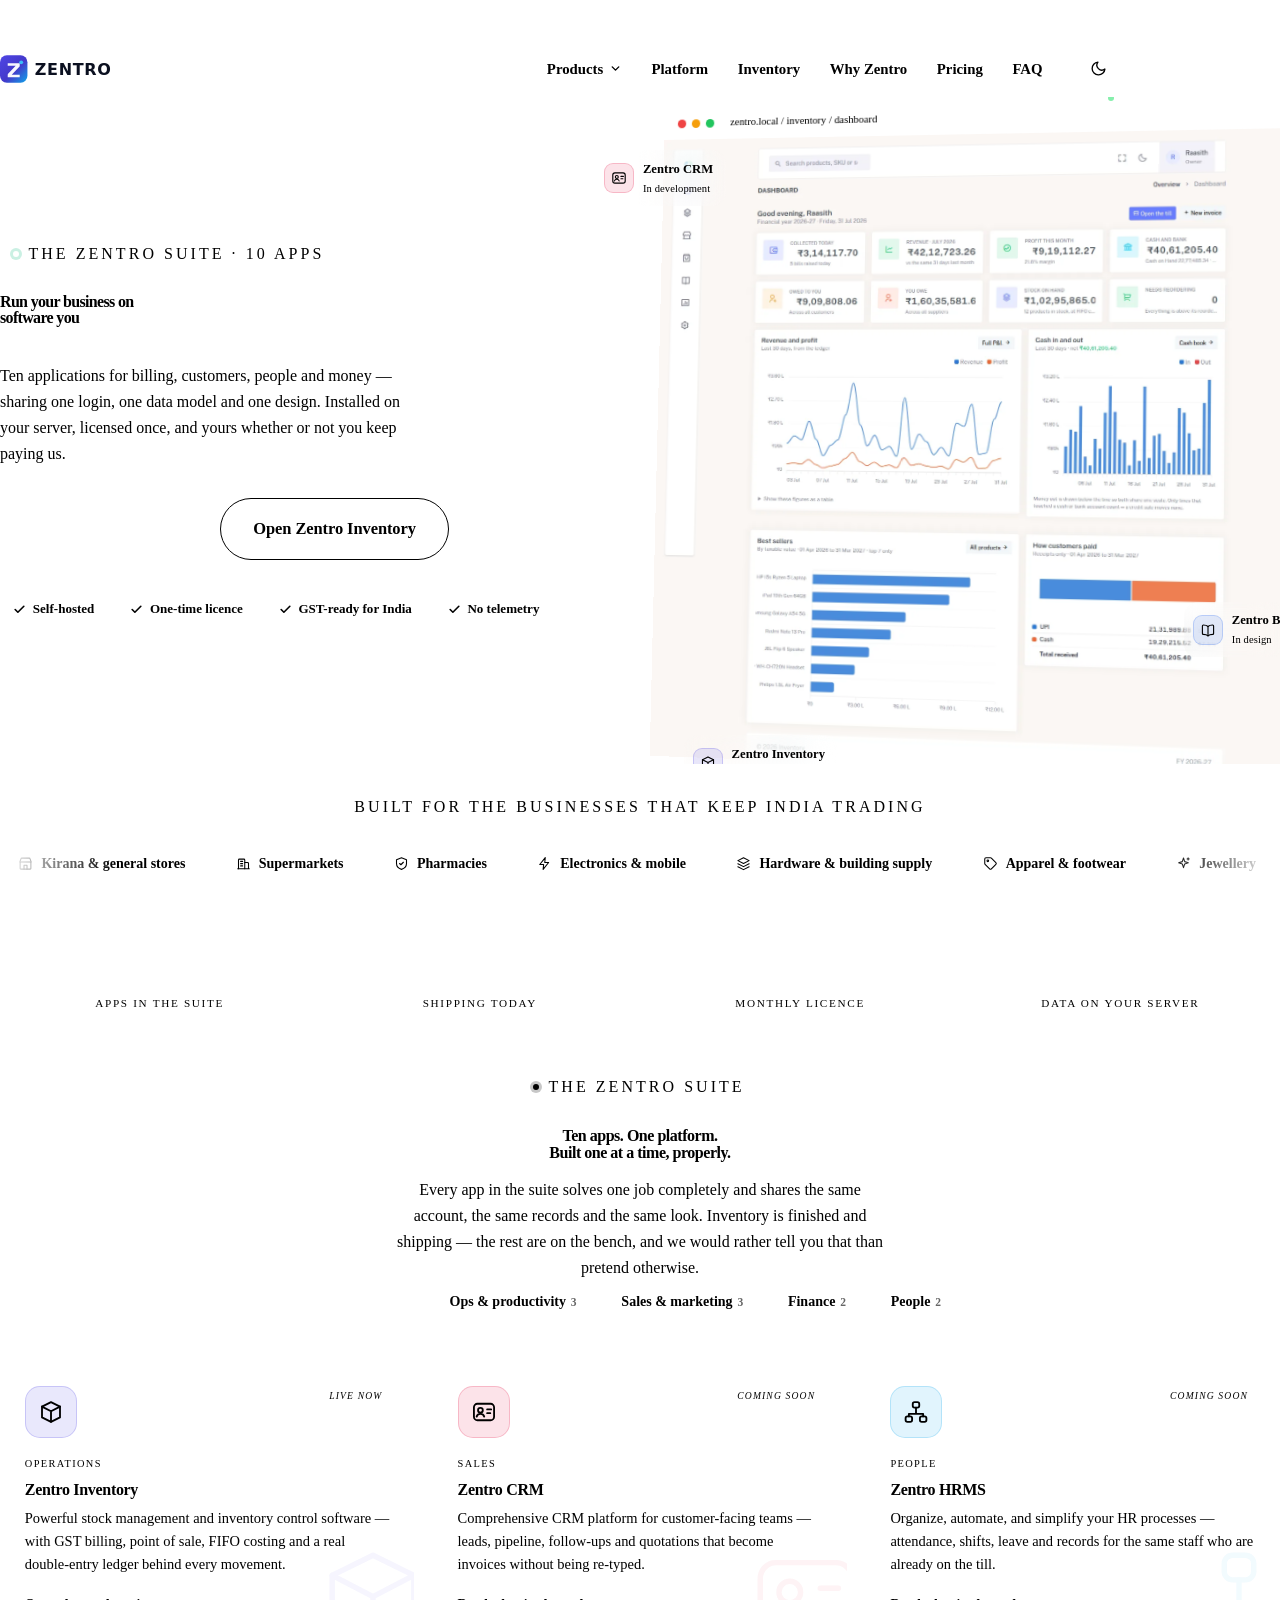
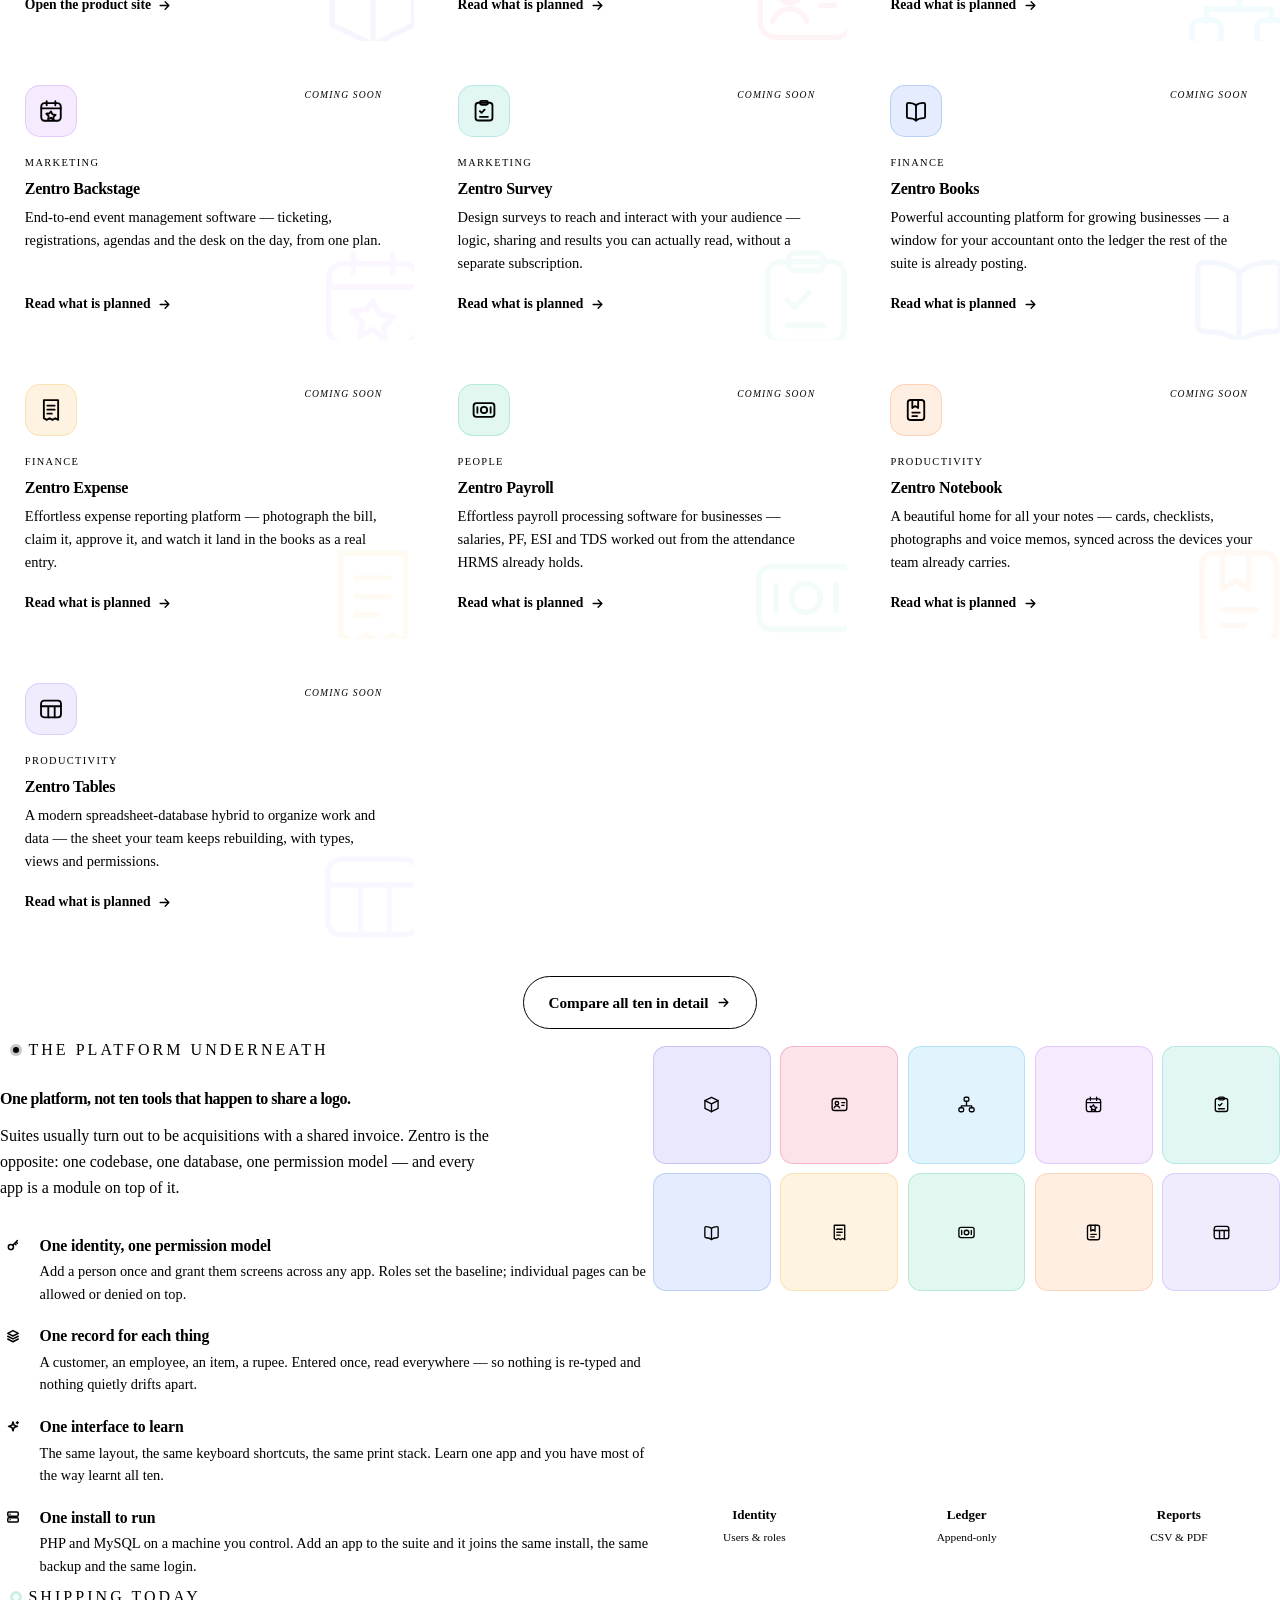
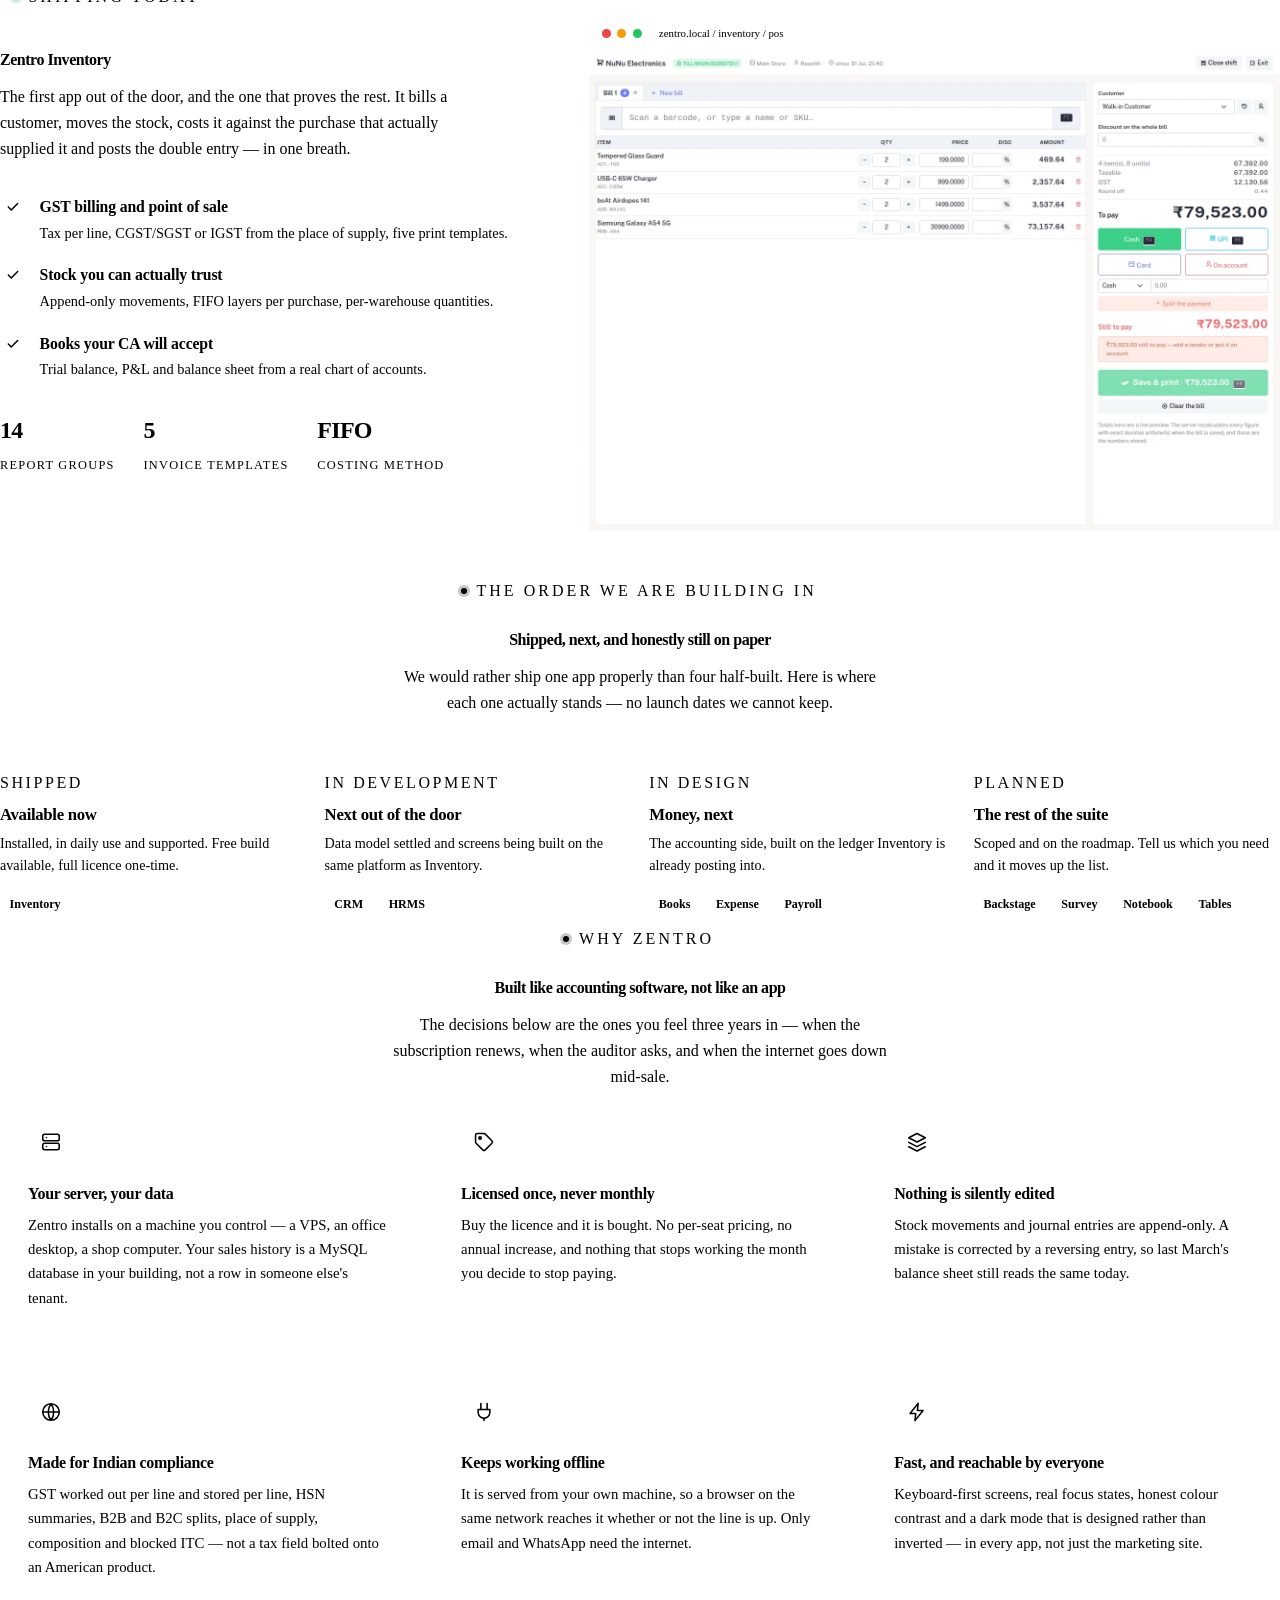
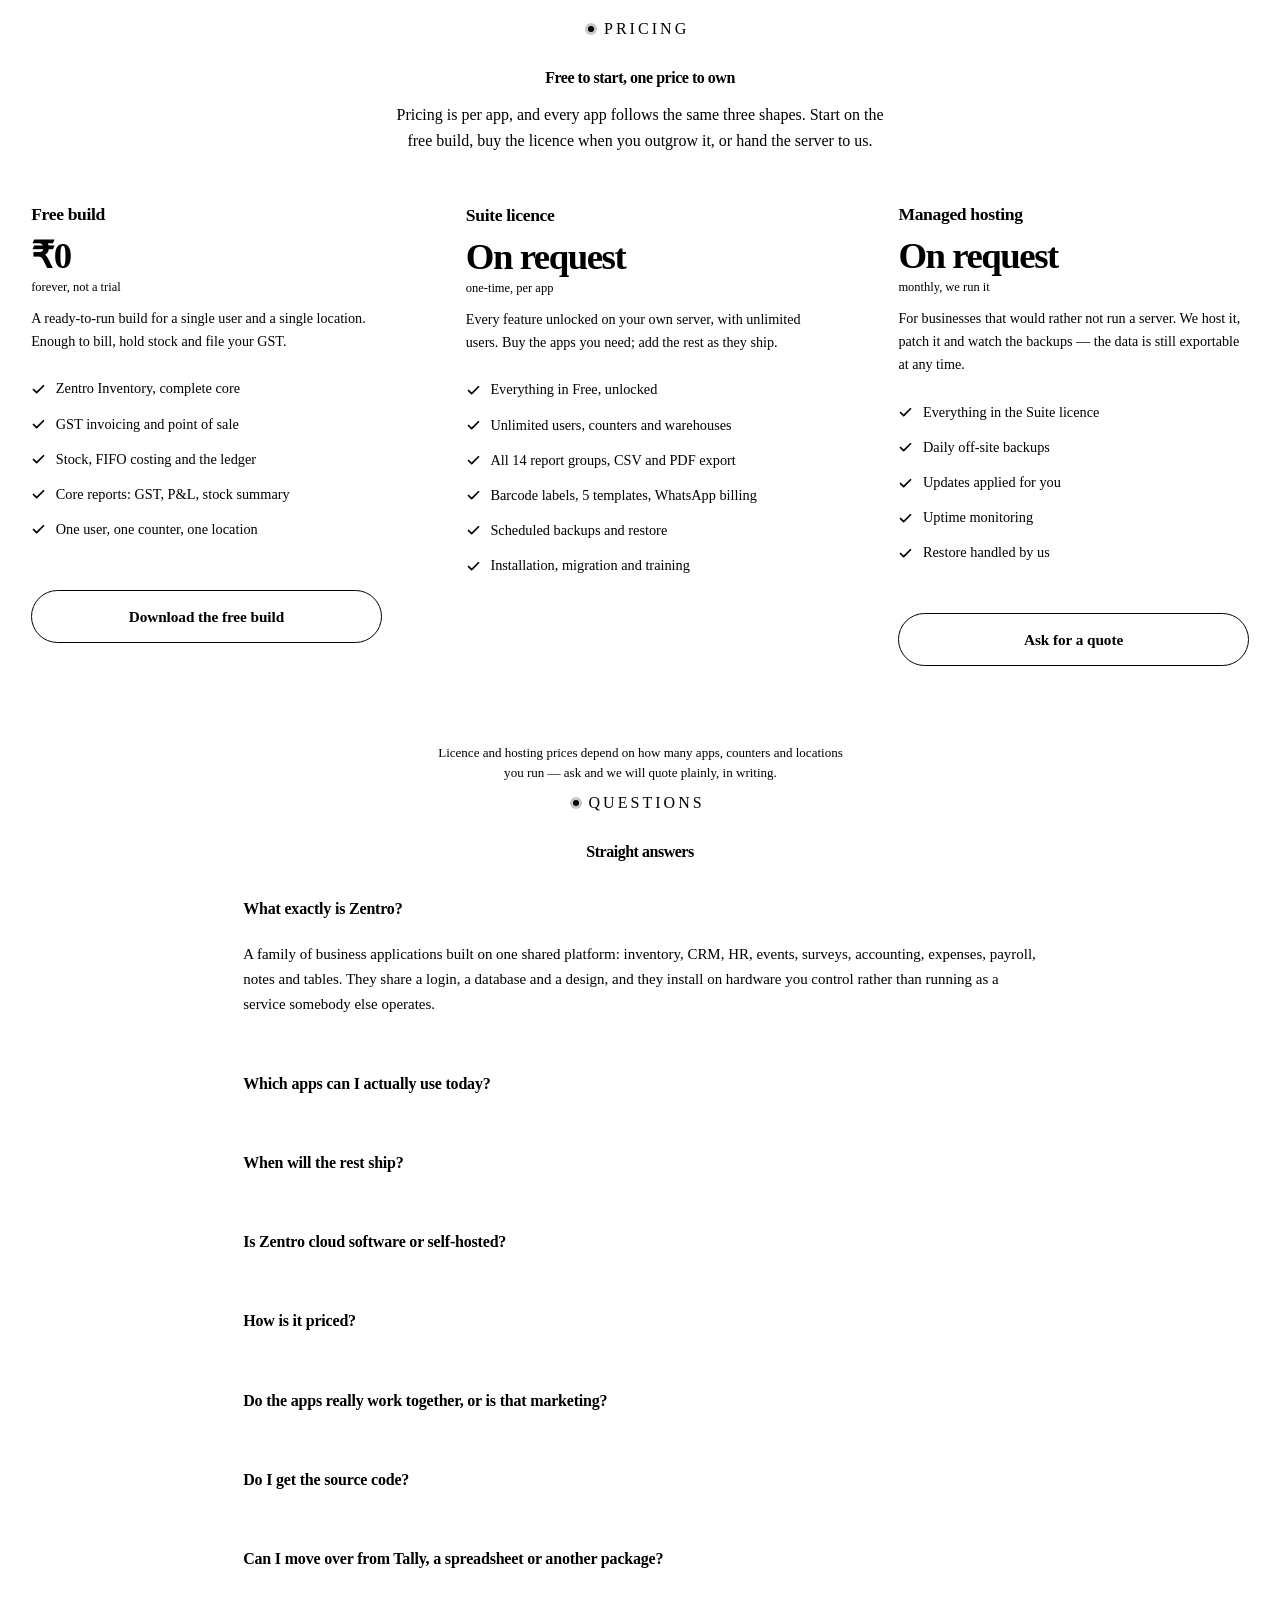
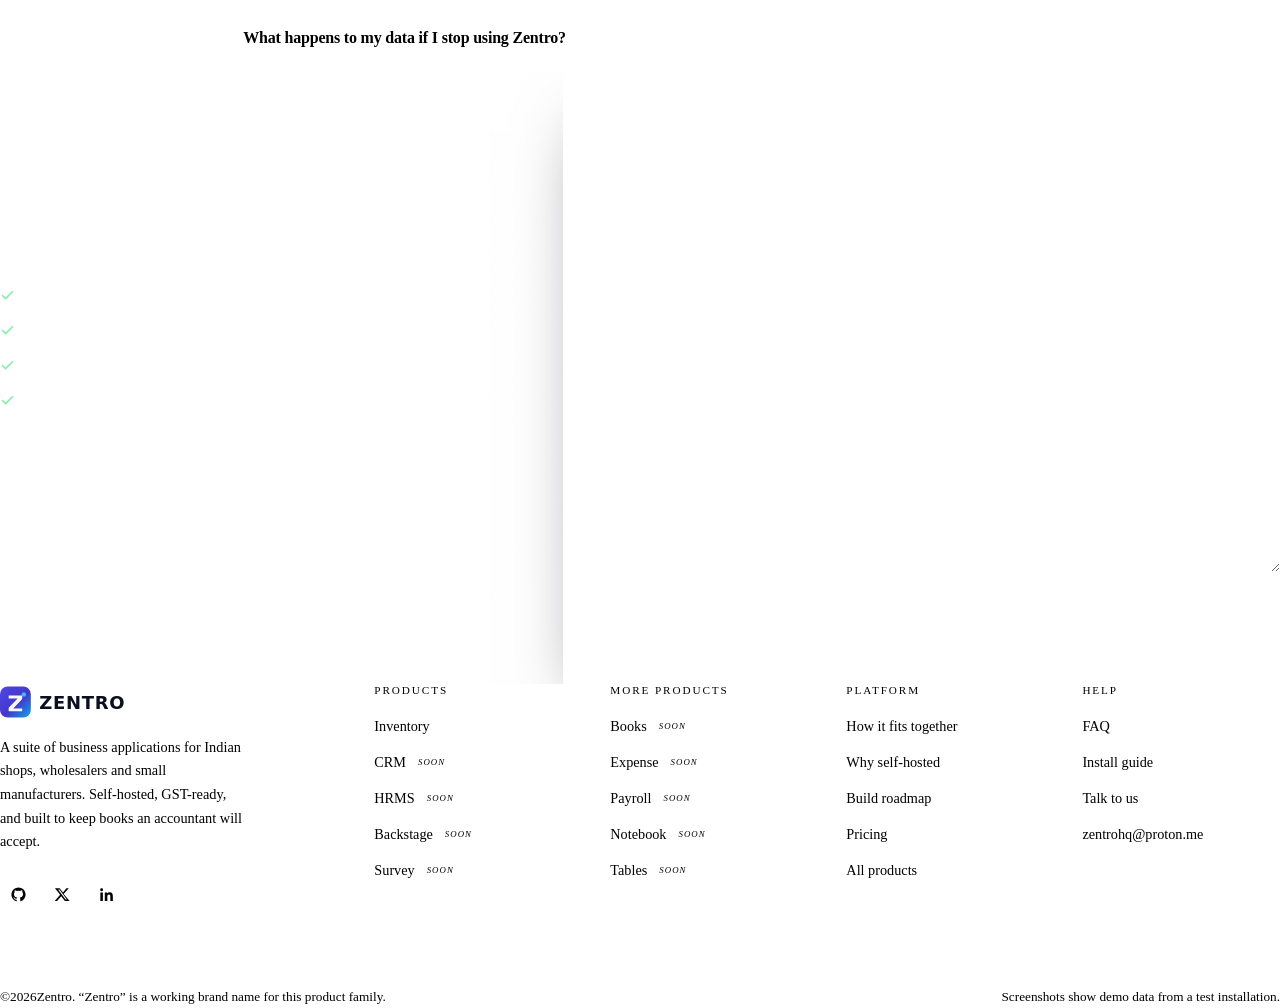
==== index.html @ ab360831 "Initial Commit" ====
<!--
══════════════════════════════
Author: Fawwash Khan
This HTML file has been intentionally minified into a single line.
══════════════════════════════
-->

<!DOCTYPE html><html lang="en" data-theme="light"><head><meta charset="utf-8"><meta name="viewport" content="width=device-width,initial-scale=1"><title>Zentro — the business suite you actually own</title><meta name="description" content="Zentro is a suite of ten business applications — inventory, CRM, HRMS, books, payroll and more — sharing one login, one data model and one design. Self-hosted on your server, licensed once. Zentro Inventory ships today."><meta name="theme-color" content="#FFFFFF"><link rel="canonical" href="https://zentrosuite.github.io/zentro/"><link rel="icon" type="image/svg+xml" href="assets/img/brand/zentro-mark.svg"><link rel="apple-touch-icon" href="assets/img/brand/zentro-mark.svg"><meta property="og:type" content="website"><meta property="og:site_name" content="Zentro"><meta property="og:title" content="Zentro — the business suite you actually own"><meta property="og:description" content="Ten business apps, one platform, running on your own server. Licensed once, never monthly."><meta property="og:image" content="assets/img/og-cover.png"><meta property="og:image:width" content="1200"><meta property="og:image:height" content="630"><meta name="twitter:card" content="summary_large_image"><meta name="twitter:title" content="Zentro — the business suite you actually own"><meta name="twitter:description" content="Ten business apps, one platform, running on your own server. Licensed once, never monthly."><meta name="twitter:image" content="assets/img/og-cover.png"><link rel="preconnect" href="https://fonts.googleapis.com"><link rel="preconnect" href="https://fonts.gstatic.com" crossorigin><link rel="preload" as="image" href="assets/img/shot-dashboard-light.webp"><link href="https://fonts.googleapis.com/css2?family=Inter:wght@400;500;600;700&family=Plus+Jakarta+Sans:wght@600;700;800&family=JetBrains+Mono:wght@500&display=swap" rel="stylesheet"><link rel="stylesheet" href="assets/css/style.css"><script>!function(){try{var e=localStorage.getItem("zentro-theme"),t=window.matchMedia("(prefers-color-scheme: dark)").matches;document.documentElement.dataset.theme=e||(t?"dark":"light")}catch(e){}}()</script><script type="application/ld+json">{
  "@context": "https://schema.org",
  "@type": "Organization",
  "name": "Zentro",
  "url": "https://zentrosuite.github.io/zentro/",
  "logo": "https://zentrosuite.github.io/zentro/assets/img/brand/zentro-mark.svg",
  "description": "A suite of self-hosted business applications for Indian businesses.",
  "makesOffer": [{
    "@type": "Offer",
    "itemOffered": {
      "@type": "SoftwareApplication",
      "name": "Zentro Inventory",
      "applicationCategory": "BusinessApplication",
      "operatingSystem": "Web (self-hosted, PHP 8.4 + MySQL 8)"
    }
  }]
}</script></head><body><a class="skip" href="#main">Skip to content</a><div class="progress" aria-hidden="true"></div><svg width="0" height="0" style="position:absolute" aria-hidden="true" focusable="false"><defs><symbol id="i-inventory" viewBox="0 0 24 24"><path d="M12 2.9 20.3 7v10L12 21.1 3.7 17V7z"/><path d="M3.7 7 12 11.3 20.3 7M12 11.3v9.8"/></symbol><symbol id="i-crm" viewBox="0 0 24 24"><rect x="2.7" y="4.4" width="18.6" height="15.2" rx="3.2"/><circle cx="8.7" cy="10.4" r="2.2"/><path d="M5.2 16.3a3.7 3.7 0 0 1 7 0"/><path d="M14.9 9.6h3.7M14.9 13.1h2.9"/></symbol><symbol id="i-hrms" viewBox="0 0 24 24"><rect x="9" y="2.9" width="6" height="5" rx="1.7"/><rect x="2.4" y="16.1" width="6" height="5" rx="1.7"/><rect x="15.6" y="16.1" width="6" height="5" rx="1.7"/><path d="M12 7.9v5.9M5.4 16.1v-2.3h13.2v2.3"/></symbol><symbol id="i-backstage" viewBox="0 0 24 24"><rect x="3" y="4.8" width="18" height="16.2" rx="3"/><path d="M3 9.6h18M8 2.9v3.8M16 2.9v3.8"/><path d="m12 12.4 1.3 2.7 3 .45-2.15 2.1.5 2.95L12 18.2l-2.65 1.4.5-2.95-2.15-2.1 3-.45z"/></symbol><symbol id="i-survey" viewBox="0 0 24 24"><rect x="4.2" y="4.4" width="15.6" height="16.4" rx="2.6"/><rect x="8.4" y="2.6" width="7.2" height="3.6" rx="1.4"/><path d="m8.2 12.2 1.5 1.5 2.9-2.9M8.2 17.4h7.4"/></symbol><symbol id="i-books" viewBox="0 0 24 24"><path d="M12 6.7C10.4 5.2 8.2 4.5 5 4.5a1.4 1.4 0 0 0-1.4 1.4v11.3c0 .8.6 1.4 1.4 1.4 3.2 0 5.4.7 7 2.2 1.6-1.5 3.8-2.2 7-2.2.8 0 1.4-.6 1.4-1.4V5.9c0-.8-.6-1.4-1.4-1.4-3.2 0-5.4.7-7 2.2z"/><path d="M12 6.7v14.1"/></symbol><symbol id="i-expense" viewBox="0 0 24 24"><path d="M5.4 2.9h13.2v18.2l-2.64-1.55-2.64 1.55-2.64-1.55-2.64 1.55-2.64-1.55z"/><path d="M8.6 7.9h6.8M8.6 11.7h6.8M8.6 15.4h4.2"/></symbol><symbol id="i-payroll" viewBox="0 0 24 24"><rect x="2.4" y="5.6" width="19.2" height="12.8" rx="2.6"/><circle cx="12" cy="12" r="2.9"/><path d="M5.9 9.4v5.2M18.1 9.4v5.2"/></symbol><symbol id="i-notebook" viewBox="0 0 24 24"><rect x="4.4" y="2.8" width="15.2" height="18.4" rx="2.6"/><path d="M8.6 2.8v7.4l2.7-1.8 2.7 1.8V2.8"/><path d="M8.6 14.4h6.8M8.6 17.6h4.4"/></symbol><symbol id="i-tables" viewBox="0 0 24 24"><rect x="2.8" y="4.3" width="18.4" height="15.4" rx="2.8"/><path d="M2.8 9.5h18.4M9.5 9.5v10.2M15.4 9.5v10.2"/></symbol><symbol id="i-check" viewBox="0 0 24 24"><path d="M20 6 9 17l-5-5"/></symbol><symbol id="i-arrow" viewBox="0 0 24 24"><path d="M5 12h14M13 6l6 6-6 6"/></symbol><symbol id="i-up" viewBox="0 0 24 24"><path d="M12 19V5M6 11l6-6 6 6"/></symbol><symbol id="i-chev" viewBox="0 0 24 24"><path d="m6 9 6 6 6-6"/></symbol><symbol id="i-menu" viewBox="0 0 24 24"><path d="M3 6h18M3 12h18M3 18h18"/></symbol><symbol id="i-moon" viewBox="0 0 24 24"><path d="M21 12.8A9 9 0 1 1 11.2 3a7 7 0 0 0 9.8 9.8z"/></symbol><symbol id="i-sun" viewBox="0 0 24 24"><circle cx="12" cy="12" r="4.2"/><path d="M12 2v2M12 20v2M2 12h2M20 12h2M4.9 4.9l1.4 1.4M17.7 17.7l1.4 1.4M19.1 4.9l-1.4 1.4M6.3 17.7l-1.4 1.4"/></symbol><symbol id="i-server" viewBox="0 0 24 24"><rect x="3" y="3.6" width="18" height="7" rx="2"/><rect x="3" y="13.4" width="18" height="7" rx="2"/><path d="M7 7.1h.01M7 16.9h.01"/></symbol><symbol id="i-tag" viewBox="0 0 24 24"><path d="M20.6 13.4 13.4 20.6a2 2 0 0 1-2.8 0l-7.2-7.2A2 2 0 0 1 2.8 12V4.8a2 2 0 0 1 2-2H12a2 2 0 0 1 1.4.6l7.2 7.2a2 2 0 0 1 0 2.8z"/><circle cx="7.7" cy="7.7" r="1.3"/></symbol><symbol id="i-globe" viewBox="0 0 24 24"><circle cx="12" cy="12" r="9"/><path d="M3 12h18M12 3a15 15 0 0 1 0 18 15 15 0 0 1 0-18z"/></symbol><symbol id="i-layers" viewBox="0 0 24 24"><path d="m12 2.8 9 4.6-9 4.6-9-4.6z"/><path d="m3 12.4 9 4.6 9-4.6M3 17.2l9 4.6 9-4.6"/></symbol><symbol id="i-bolt" viewBox="0 0 24 24"><path d="M13.2 2.6 4.4 13.6h6.2l-.8 7.8 8.8-11h-6.2z"/></symbol><symbol id="i-plug" viewBox="0 0 24 24"><path d="M8.6 2.8v6.4M15.4 2.8v6.4"/><path d="M5.6 9.2h12.8v3.2a6.4 6.4 0 0 1-12.8 0z"/><path d="M12 18.8v2.4"/></symbol><symbol id="i-key" viewBox="0 0 24 24"><circle cx="8.4" cy="15.6" r="4.4"/><path d="m11.6 12.4 8-8M17.2 6.8l2.2 2.2M14.8 9.2l2.2 2.2"/></symbol><symbol id="i-users" viewBox="0 0 24 24"><circle cx="9.2" cy="8.4" r="3.4"/><path d="M2.8 20a6.4 6.4 0 0 1 12.8 0"/><path d="M16.4 5.4a3.4 3.4 0 0 1 0 6M18.4 20a6.4 6.4 0 0 0-3-5.4"/></symbol><symbol id="i-chart" viewBox="0 0 24 24"><path d="M3.5 20.5h17"/><rect x="5.6" y="12" width="3.4" height="6.4" rx="1"/><rect x="10.9" y="7.6" width="3.4" height="10.8" rx="1"/><rect x="16.2" y="4" width="3.4" height="14.4" rx="1"/></symbol><symbol id="i-store" viewBox="0 0 24 24"><path d="M3.4 9.6h17.2V20a1 1 0 0 1-1 1H4.4a1 1 0 0 1-1-1z"/><path d="M3 9.6 4.7 4.4a1.4 1.4 0 0 1 1.3-1h12a1.4 1.4 0 0 1 1.3 1l1.7 5.2"/><path d="M9.6 21v-6.2h4.8V21"/></symbol><symbol id="i-building" viewBox="0 0 24 24"><path d="M4 20.5V6.4A1.4 1.4 0 0 1 5.4 5h7.2A1.4 1.4 0 0 1 14 6.4v14.1"/><path d="M14 10.5h4.6A1.4 1.4 0 0 1 20 11.9v8.6M2.8 20.5h18.4M7.4 8.6h3.2M7.4 12.2h3.2M7.4 15.8h3.2"/></symbol><symbol id="i-shield" viewBox="0 0 24 24"><path d="M12 2.8 20 6v6c0 5-3.4 8-8 9.4C7.4 20 4 17 4 12V6z"/><path d="m9 12 2 2 4-4"/></symbol><symbol id="i-mail" viewBox="0 0 24 24"><rect x="2.8" y="4.8" width="18.4" height="14.4" rx="2.6"/><path d="m3.6 6.8 8.4 6 8.4-6"/></symbol><symbol id="i-user" viewBox="0 0 24 24"><circle cx="12" cy="8" r="3.6"/><path d="M4.8 20a7.2 7.2 0 0 1 14.4 0"/></symbol><symbol id="i-phone" viewBox="0 0 24 24"><path d="M7 3.5h3l1.6 4-2 1.4a11.5 11.5 0 0 0 5.5 5.5l1.4-2 4 1.6v3a2 2 0 0 1-2.2 2A17.5 17.5 0 0 1 5.5 5.7 2 2 0 0 1 7 3.5z"/></symbol><symbol id="i-sparkle" viewBox="0 0 24 24"><path d="M12 3.2 13.9 9l5.8 1.9-5.8 1.9L12 18.6l-1.9-5.8L4.3 10.9 10.1 9z"/><path d="M19.4 3v3.2M21 4.6h-3.2"/></symbol><symbol id="i-x" viewBox="0 0 24 24" fill="currentColor" stroke="none"><path d="M17.5 3h3.3l-7.2 8.2L22 21h-6.6l-5.2-6.7L4.3 21H1l7.7-8.8L1.3 3H8l4.7 6.2zm-1.2 16h1.8L7.8 4.9H5.8z"/></symbol><symbol id="i-in" viewBox="0 0 24 24" fill="currentColor" stroke="none"><path d="M6.9 21H3.3V9.1h3.6zM5.1 7.5a2.1 2.1 0 1 1 0-4.2 2.1 2.1 0 0 1 0 4.2M21 21h-3.6v-5.8c0-1.4 0-3.2-1.9-3.2s-2.3 1.5-2.3 3.1V21H9.6V9.1h3.5v1.6h.05a3.8 3.8 0 0 1 3.4-1.9c3.7 0 4.4 2.4 4.4 5.6z"/></symbol><symbol id="i-gh" viewBox="0 0 24 24" fill="currentColor" stroke="none"><path d="M12 2a10 10 0 0 0-3.16 19.49c.5.09.68-.22.68-.48v-1.7c-2.78.6-3.37-1.34-3.37-1.34-.45-1.16-1.11-1.47-1.11-1.47-.91-.62.07-.61.07-.61 1 .07 1.53 1.03 1.53 1.03.9 1.53 2.34 1.09 2.91.83.09-.65.35-1.09.63-1.34-2.22-.25-4.56-1.11-4.56-4.94 0-1.09.39-1.98 1.03-2.68-.1-.25-.45-1.27.1-2.64 0 0 .84-.27 2.75 1.02a9.5 9.5 0 0 1 5 0c1.91-1.29 2.75-1.02 2.75-1.02.55 1.37.2 2.39.1 2.64.64.7 1.03 1.59 1.03 2.68 0 3.84-2.34 4.69-4.57 4.94.36.31.68.92.68 1.85v2.74c0 .27.18.58.69.48A10 10 0 0 0 12 2"/></symbol></defs></svg><div class="announce"><a href="https://zentrosuite.github.io/zentro/inventory/"><span class="tag">New</span><span><b>Zentro Inventory</b>is live — GST billing, POS and a full double-entry ledger.</span><svg class="arw" width="15" height="15" viewBox="0 0 24 24" fill="none" stroke="currentColor" stroke-width="2" stroke-linecap="round" stroke-linejoin="round"><use href="#i-arrow"/></svg></a></div><header class="hdr"><div class="wrap hdr__in"><a class="brand" href="./" aria-label="Zentro home"><img class="shot--light" src="assets/img/brand/zentro-logo-dark-text.svg" alt="Zentro" width="196" height="56"> <img class="shot--dark" src="assets/img/brand/zentro-logo-light-text.svg" alt="Zentro" width="196" height="56"></a><nav class="nav" aria-label="Primary"><div class="mega" data-mega aria-expanded="false"><button class="mega__btn" type="button" aria-haspopup="true" aria-expanded="false">Products<svg width="13" height="13" viewBox="0 0 24 24" fill="none" stroke="currentColor" stroke-width="2.6" stroke-linecap="round" stroke-linejoin="round"><use href="#i-chev"/></svg></button><div class="mega__panel"><div class="mega__grid"><a class="mega__item" href="https://zentrosuite.github.io/zentro/inventory/" style="--accent:#4F46E5"><span class="tile"><svg viewBox="0 0 24 24"><use href="#i-inventory"/></svg></span><span><span class="mega__t">Inventory<em class="live">Live</em></span><span class="mega__d">Stock management and inventory control</span></span></a><a class="mega__item" href="products.html#crm" style="--accent:#E11D48"><span class="tile"><svg viewBox="0 0 24 24"><use href="#i-crm"/></svg></span><span><span class="mega__t">CRM<em class="soon">Soon</em></span><span class="mega__d">For customer-facing teams</span></span></a><a class="mega__item" href="products.html#hrms" style="--accent:#0EA5E9"><span class="tile"><svg viewBox="0 0 24 24"><use href="#i-hrms"/></svg></span><span><span class="mega__t">HRMS<em class="soon">Soon</em></span><span class="mega__d">Automate and simplify HR</span></span></a><a class="mega__item" href="products.html#backstage" style="--accent:#A855F7"><span class="tile"><svg viewBox="0 0 24 24"><use href="#i-backstage"/></svg></span><span><span class="mega__t">Backstage<em class="soon">Soon</em></span><span class="mega__d">End-to-end event management</span></span></a><a class="mega__item" href="products.html#survey" style="--accent:#14B8A6"><span class="tile"><svg viewBox="0 0 24 24"><use href="#i-survey"/></svg></span><span><span class="mega__t">Survey<em class="soon">Soon</em></span><span class="mega__d">Reach and interact with your audience</span></span></a><a class="mega__item" href="products.html#books" style="--accent:#2563EB"><span class="tile"><svg viewBox="0 0 24 24"><use href="#i-books"/></svg></span><span><span class="mega__t">Books<em class="soon">Soon</em></span><span class="mega__d">Accounting for growing businesses</span></span></a><a class="mega__item" href="products.html#expense" style="--accent:#F59E0B"><span class="tile"><svg viewBox="0 0 24 24"><use href="#i-expense"/></svg></span><span><span class="mega__t">Expense<em class="soon">Soon</em></span><span class="mega__d">Effortless expense reporting</span></span></a><a class="mega__item" href="products.html#payroll" style="--accent:#10B981"><span class="tile"><svg viewBox="0 0 24 24"><use href="#i-payroll"/></svg></span><span><span class="mega__t">Payroll<em class="soon">Soon</em></span><span class="mega__d">Effortless payroll processing</span></span></a><a class="mega__item" href="products.html#notebook" style="--accent:#F97316"><span class="tile"><svg viewBox="0 0 24 24"><use href="#i-notebook"/></svg></span><span><span class="mega__t">Notebook<em class="soon">Soon</em></span><span class="mega__d">A beautiful home for all your notes</span></span></a><a class="mega__item" href="products.html#tables" style="--accent:#8B5CF6"><span class="tile"><svg viewBox="0 0 24 24"><use href="#i-tables"/></svg></span><span><span class="mega__t">Tables<em class="soon">Soon</em></span><span class="mega__d">Spreadsheet-database hybrid</span></span></a></div><div class="mega__foot"><p>One login, one data model, one design across all ten.</p><a class="btn btn--ghost btn--sm" href="products.html">All products<svg class="arw" width="14" height="14" viewBox="0 0 24 24" fill="none" stroke="currentColor" stroke-width="2.2" stroke-linecap="round" stroke-linejoin="round"><use href="#i-arrow"/></svg></a></div></div></div><a class="nav__link" href="#platform" data-spy="platform">Platform</a><a class="nav__link" href="#inventory" data-spy="inventory">Inventory</a><a class="nav__link" href="#why" data-spy="why">Why Zentro</a><a class="nav__link" href="#pricing" data-spy="pricing">Pricing</a><a class="nav__link" href="#faq" data-spy="faq">FAQ</a></nav><div class="hdr__cta"><button class="icon-btn" type="button" data-theme-toggle aria-label="Switch to dark mode"><svg class="moon" width="17" height="17" viewBox="0 0 24 24" fill="none" stroke="currentColor" stroke-width="1.9" stroke-linecap="round" stroke-linejoin="round"><use href="#i-moon"/></svg><svg class="sun" width="17" height="17" viewBox="0 0 24 24" fill="none" stroke="currentColor" stroke-width="1.9" stroke-linecap="round" stroke-linejoin="round"><use href="#i-sun"/></svg></button><button class="icon-btn burger" id="burger" type="button" aria-label="Open menu" aria-controls="drawer" aria-expanded="false"><svg width="18" height="18" viewBox="0 0 24 24" fill="none" stroke="currentColor" stroke-width="2" stroke-linecap="round"><use href="#i-menu"/></svg></button><a class="btn btn--primary btn--desk" href="#contact">Get started free</a></div></div></header><div class="drawer" id="drawer"><h4>Products</h4><div class="drawer__apps"><a class="drawer__app" href="https://zentrosuite.github.io/zentro/inventory/" style="--accent:#4F46E5"><span class="tile"><svg viewBox="0 0 24 24"><use href="#i-inventory"/></svg></span>Inventory</a><a class="drawer__app" href="products.html#crm" style="--accent:#E11D48"><span class="tile"><svg viewBox="0 0 24 24"><use href="#i-crm"/></svg></span>CRM<em class="soon">Soon</em></a><a class="drawer__app" href="products.html#hrms" style="--accent:#0EA5E9"><span class="tile"><svg viewBox="0 0 24 24"><use href="#i-hrms"/></svg></span>HRMS<em class="soon">Soon</em></a><a class="drawer__app" href="products.html#backstage" style="--accent:#A855F7"><span class="tile"><svg viewBox="0 0 24 24"><use href="#i-backstage"/></svg></span>Backstage<em class="soon">Soon</em></a><a class="drawer__app" href="products.html#survey" style="--accent:#14B8A6"><span class="tile"><svg viewBox="0 0 24 24"><use href="#i-survey"/></svg></span>Survey<em class="soon">Soon</em></a><a class="drawer__app" href="products.html#books" style="--accent:#2563EB"><span class="tile"><svg viewBox="0 0 24 24"><use href="#i-books"/></svg></span>Books<em class="soon">Soon</em></a><a class="drawer__app" href="products.html#expense" style="--accent:#F59E0B"><span class="tile"><svg viewBox="0 0 24 24"><use href="#i-expense"/></svg></span>Expense<em class="soon">Soon</em></a><a class="drawer__app" href="products.html#payroll" style="--accent:#10B981"><span class="tile"><svg viewBox="0 0 24 24"><use href="#i-payroll"/></svg></span>Payroll<em class="soon">Soon</em></a><a class="drawer__app" href="products.html#notebook" style="--accent:#F97316"><span class="tile"><svg viewBox="0 0 24 24"><use href="#i-notebook"/></svg></span>Notebook<em class="soon">Soon</em></a><a class="drawer__app" href="products.html#tables" style="--accent:#8B5CF6"><span class="tile"><svg viewBox="0 0 24 24"><use href="#i-tables"/></svg></span>Tables<em class="soon">Soon</em></a></div><h4>Company</h4><a class="drawer__link" href="products.html">All products<svg width="15" height="15" viewBox="0 0 24 24" fill="none" stroke="currentColor" stroke-width="2" stroke-linecap="round" stroke-linejoin="round"><use href="#i-arrow"/></svg></a><a class="drawer__link" href="#platform">Platform</a><a class="drawer__link" href="#inventory">Zentro Inventory</a><a class="drawer__link" href="#why">Why Zentro</a><a class="drawer__link" href="#pricing">Pricing</a><a class="drawer__link" href="#faq">FAQ</a><a class="btn btn--primary btn--block btn--lg" href="#contact">Get started free</a></div><main id="main"><section class="hero"><div class="hero__bg" aria-hidden="true"><span class="orb orb--a"></span><span class="orb orb--b"></span><span class="orb orb--c"></span></div><div class="wrap hero__grid"><div><span class="eyebrow eyebrow--live" data-reveal="up">The Zentro Suite · 10 apps</span><h1 class="display" data-reveal="up" style="--d:.07s">Run your business on software you<span class="grad">actually own.</span></h1><p class="lede" data-reveal="up" style="--d:.14s">Ten applications for billing, customers, people and money — sharing one login, one data model and one design. Installed on your server, licensed once, and yours whether or not you keep paying us.</p><div class="hero__cta" data-reveal="up" style="--d:.21s"><a class="btn btn--primary btn--lg" href="#products">Explore the suite<svg class="arw" width="17" height="17" viewBox="0 0 24 24" fill="none" stroke="currentColor" stroke-width="2.2" stroke-linecap="round" stroke-linejoin="round"><use href="#i-arrow"/></svg></a><a class="btn btn--ghost btn--lg" href="https://zentrosuite.github.io/zentro/inventory/">Open Zentro Inventory</a></div><div class="hero__proof" data-reveal="up" style="--d:.28s"><span class="chip"><svg viewBox="0 0 24 24" fill="none" stroke="currentColor" stroke-width="3" stroke-linecap="round" stroke-linejoin="round"><use href="#i-check"/></svg>Self-hosted</span><span class="chip"><svg viewBox="0 0 24 24" fill="none" stroke="currentColor" stroke-width="3" stroke-linecap="round" stroke-linejoin="round"><use href="#i-check"/></svg>One-time licence</span><span class="chip"><svg viewBox="0 0 24 24" fill="none" stroke="currentColor" stroke-width="3" stroke-linecap="round" stroke-linejoin="round"><use href="#i-check"/></svg>GST-ready for India</span><span class="chip"><svg viewBox="0 0 24 24" fill="none" stroke="currentColor" stroke-width="3" stroke-linecap="round" stroke-linejoin="round"><use href="#i-check"/></svg>No telemetry</span></div></div><div class="hero__media" data-reveal="scale" style="--d:.12s"><span class="ribbon"><span class="dot"></span>One login, every app</span><div class="hero__frame"><div class="frame__bar" aria-hidden="true"><i></i><i></i><i></i><span class="frame__url">zentro.local / inventory / dashboard</span></div><img class="shot--light" src="assets/img/shot-dashboard-light.webp" width="1600" height="1000" alt="The Zentro Inventory dashboard showing revenue, profit, cash position and best-selling products" fetchpriority="high"> <img class="shot--dark" src="assets/img/shot-dashboard-dark.webp" width="1600" height="1000" alt="The Zentro Inventory dashboard in dark mode" loading="lazy"></div><div class="float float--1" style="--accent:#E11D48" aria-hidden="true"><span class="tile"><svg viewBox="0 0 24 24"><use href="#i-crm"/></svg></span><span>Zentro CRM<small>In development</small></span></div><div class="float float--2" style="--accent:#2563EB" aria-hidden="true"><span class="tile"><svg viewBox="0 0 24 24"><use href="#i-books"/></svg></span><span>Zentro Books<small>In design</small></span></div><div class="float float--3" style="--accent:#4F46E5" aria-hidden="true"><span class="tile"><svg viewBox="0 0 24 24"><use href="#i-inventory"/></svg></span><span>Zentro Inventory<small>Shipping today</small></span></div></div></div></section><section class="strip" aria-label="Businesses Zentro is built for"><p class="strip__head">Built for the businesses that keep India trading</p><div class="marquee"><div class="marquee__row"><span class="marquee__item"><svg viewBox="0 0 24 24"><use href="#i-store"/></svg>Kirana &amp; general stores</span><span class="marquee__item"><svg viewBox="0 0 24 24"><use href="#i-building"/></svg>Supermarkets</span><span class="marquee__item"><svg viewBox="0 0 24 24"><use href="#i-shield"/></svg>Pharmacies</span><span class="marquee__item"><svg viewBox="0 0 24 24"><use href="#i-bolt"/></svg>Electronics &amp; mobile</span><span class="marquee__item"><svg viewBox="0 0 24 24"><use href="#i-layers"/></svg>Hardware &amp; building supply</span><span class="marquee__item"><svg viewBox="0 0 24 24"><use href="#i-tag"/></svg>Apparel &amp; footwear</span><span class="marquee__item"><svg viewBox="0 0 24 24"><use href="#i-sparkle"/></svg>Jewellery</span><span class="marquee__item"><svg viewBox="0 0 24 24"><use href="#i-globe"/></svg>Wholesale &amp; distribution</span><span class="marquee__item"><svg viewBox="0 0 24 24"><use href="#i-chart"/></svg>Auto parts</span><span class="marquee__item"><svg viewBox="0 0 24 24"><use href="#i-users"/></svg>Agencies &amp; services</span><span class="marquee__item"><svg viewBox="0 0 24 24"><use href="#i-store"/></svg>Bakeries &amp; QSR</span><span class="marquee__item"><svg viewBox="0 0 24 24"><use href="#i-building"/></svg>Small manufacturers</span></div></div></section><section class="section" style="padding-block:clamp(2.4rem,1.8rem + 2vw,3.6rem)"><div class="wrap" data-reveal="up"><div class="stats"><div class="stat"><b data-count="10">10</b><span>Apps in the suite</span></div><div class="stat"><b data-count="1">1</b><span>Shipping today</span></div><div class="stat"><b data-count="0" data-prefix="₹">₹0</b><span>Monthly licence</span></div><div class="stat"><b data-count="100" data-suffix="%">100%</b><span>Data on your server</span></div></div></div></section><section class="section section--tint" id="products"><div class="wrap head center" data-reveal="up"><span class="eyebrow">The Zentro suite</span><h2>Ten apps. One platform.<br>Built one at a time, properly.</h2><p class="lede">Every app in the suite solves one job completely and shares the same account, the same records and the same look. Inventory is finished and shipping — the rest are on the bench, and we would rather tell you that than pretend otherwise.</p></div><div class="wrap"><div class="filters" role="group" aria-label="Filter products by category" data-reveal="fade"><button class="filter" type="button" data-filter="all" aria-pressed="true">All apps<em>10</em></button><button class="filter" type="button" data-filter="ops" aria-pressed="false">Ops &amp; productivity<em>3</em></button><button class="filter" type="button" data-filter="sales" aria-pressed="false">Sales &amp; marketing<em>3</em></button><button class="filter" type="button" data-filter="finance" aria-pressed="false">Finance<em>2</em></button><button class="filter" type="button" data-filter="people" aria-pressed="false">People<em>2</em></button></div><p class="sr-only" id="filter-status" role="status" aria-live="polite"></p><div class="apps" data-stagger><a class="app app--live" href="https://zentrosuite.github.io/zentro/inventory/" data-cat="ops" style="--accent:#4F46E5"><span class="app__mark" aria-hidden="true"><svg viewBox="0 0 24 24"><use href="#i-inventory"/></svg></span><div class="app__top"><span class="tile tile--lg"><svg viewBox="0 0 24 24"><use href="#i-inventory"/></svg></span><em class="live">Live now</em></div><span class="app__cat">Operations</span><h3>Zentro Inventory</h3><p>Powerful stock management and inventory control software — with GST billing, point of sale, FIFO costing and a real double-entry ledger behind every movement.</p><span class="app__go">Open the product site<svg class="arw" width="15" height="15" viewBox="0 0 24 24" fill="none" stroke="currentColor" stroke-width="2.2" stroke-linecap="round" stroke-linejoin="round"><use href="#i-arrow"/></svg></span></a><a class="app app--soon" href="products.html#crm" data-cat="sales" style="--accent:#E11D48"><span class="app__mark" aria-hidden="true"><svg viewBox="0 0 24 24"><use href="#i-crm"/></svg></span><div class="app__top"><span class="tile tile--lg"><svg viewBox="0 0 24 24"><use href="#i-crm"/></svg></span><em class="soon">Coming soon</em></div><span class="app__cat">Sales</span><h3>Zentro CRM</h3><p>Comprehensive CRM platform for customer-facing teams — leads, pipeline, follow-ups and quotations that become invoices without being re-typed.</p><span class="app__go">Read what is planned<svg class="arw" width="15" height="15" viewBox="0 0 24 24" fill="none" stroke="currentColor" stroke-width="2.2" stroke-linecap="round" stroke-linejoin="round"><use href="#i-arrow"/></svg></span></a><a class="app app--soon" href="products.html#hrms" data-cat="people" style="--accent:#0EA5E9"><span class="app__mark" aria-hidden="true"><svg viewBox="0 0 24 24"><use href="#i-hrms"/></svg></span><div class="app__top"><span class="tile tile--lg"><svg viewBox="0 0 24 24"><use href="#i-hrms"/></svg></span><em class="soon">Coming soon</em></div><span class="app__cat">People</span><h3>Zentro HRMS</h3><p>Organize, automate, and simplify your HR processes — attendance, shifts, leave and records for the same staff who are already on the till.</p><span class="app__go">Read what is planned<svg class="arw" width="15" height="15" viewBox="0 0 24 24" fill="none" stroke="currentColor" stroke-width="2.2" stroke-linecap="round" stroke-linejoin="round"><use href="#i-arrow"/></svg></span></a><a class="app app--soon" href="products.html#backstage" data-cat="sales" style="--accent:#A855F7"><span class="app__mark" aria-hidden="true"><svg viewBox="0 0 24 24"><use href="#i-backstage"/></svg></span><div class="app__top"><span class="tile tile--lg"><svg viewBox="0 0 24 24"><use href="#i-backstage"/></svg></span><em class="soon">Coming soon</em></div><span class="app__cat">Marketing</span><h3>Zentro Backstage</h3><p>End-to-end event management software — ticketing, registrations, agendas and the desk on the day, from one plan.</p><span class="app__go">Read what is planned<svg class="arw" width="15" height="15" viewBox="0 0 24 24" fill="none" stroke="currentColor" stroke-width="2.2" stroke-linecap="round" stroke-linejoin="round"><use href="#i-arrow"/></svg></span></a><a class="app app--soon" href="products.html#survey" data-cat="sales" style="--accent:#14B8A6"><span class="app__mark" aria-hidden="true"><svg viewBox="0 0 24 24"><use href="#i-survey"/></svg></span><div class="app__top"><span class="tile tile--lg"><svg viewBox="0 0 24 24"><use href="#i-survey"/></svg></span><em class="soon">Coming soon</em></div><span class="app__cat">Marketing</span><h3>Zentro Survey</h3><p>Design surveys to reach and interact with your audience — logic, sharing and results you can actually read, without a separate subscription.</p><span class="app__go">Read what is planned<svg class="arw" width="15" height="15" viewBox="0 0 24 24" fill="none" stroke="currentColor" stroke-width="2.2" stroke-linecap="round" stroke-linejoin="round"><use href="#i-arrow"/></svg></span></a><a class="app app--soon" href="products.html#books" data-cat="finance" style="--accent:#2563EB"><span class="app__mark" aria-hidden="true"><svg viewBox="0 0 24 24"><use href="#i-books"/></svg></span><div class="app__top"><span class="tile tile--lg"><svg viewBox="0 0 24 24"><use href="#i-books"/></svg></span><em class="soon">Coming soon</em></div><span class="app__cat">Finance</span><h3>Zentro Books</h3><p>Powerful accounting platform for growing businesses — a window for your accountant onto the ledger the rest of the suite is already posting.</p><span class="app__go">Read what is planned<svg class="arw" width="15" height="15" viewBox="0 0 24 24" fill="none" stroke="currentColor" stroke-width="2.2" stroke-linecap="round" stroke-linejoin="round"><use href="#i-arrow"/></svg></span></a><a class="app app--soon" href="products.html#expense" data-cat="finance" style="--accent:#F59E0B"><span class="app__mark" aria-hidden="true"><svg viewBox="0 0 24 24"><use href="#i-expense"/></svg></span><div class="app__top"><span class="tile tile--lg"><svg viewBox="0 0 24 24"><use href="#i-expense"/></svg></span><em class="soon">Coming soon</em></div><span class="app__cat">Finance</span><h3>Zentro Expense</h3><p>Effortless expense reporting platform — photograph the bill, claim it, approve it, and watch it land in the books as a real entry.</p><span class="app__go">Read what is planned<svg class="arw" width="15" height="15" viewBox="0 0 24 24" fill="none" stroke="currentColor" stroke-width="2.2" stroke-linecap="round" stroke-linejoin="round"><use href="#i-arrow"/></svg></span></a><a class="app app--soon" href="products.html#payroll" data-cat="people" style="--accent:#10B981"><span class="app__mark" aria-hidden="true"><svg viewBox="0 0 24 24"><use href="#i-payroll"/></svg></span><div class="app__top"><span class="tile tile--lg"><svg viewBox="0 0 24 24"><use href="#i-payroll"/></svg></span><em class="soon">Coming soon</em></div><span class="app__cat">People</span><h3>Zentro Payroll</h3><p>Effortless payroll processing software for businesses — salaries, PF, ESI and TDS worked out from the attendance HRMS already holds.</p><span class="app__go">Read what is planned<svg class="arw" width="15" height="15" viewBox="0 0 24 24" fill="none" stroke="currentColor" stroke-width="2.2" stroke-linecap="round" stroke-linejoin="round"><use href="#i-arrow"/></svg></span></a><a class="app app--soon" href="products.html#notebook" data-cat="ops" style="--accent:#F97316"><span class="app__mark" aria-hidden="true"><svg viewBox="0 0 24 24"><use href="#i-notebook"/></svg></span><div class="app__top"><span class="tile tile--lg"><svg viewBox="0 0 24 24"><use href="#i-notebook"/></svg></span><em class="soon">Coming soon</em></div><span class="app__cat">Productivity</span><h3>Zentro Notebook</h3><p>A beautiful home for all your notes — cards, checklists, photographs and voice memos, synced across the devices your team already carries.</p><span class="app__go">Read what is planned<svg class="arw" width="15" height="15" viewBox="0 0 24 24" fill="none" stroke="currentColor" stroke-width="2.2" stroke-linecap="round" stroke-linejoin="round"><use href="#i-arrow"/></svg></span></a><a class="app app--soon" href="products.html#tables" data-cat="ops" style="--accent:#8B5CF6"><span class="app__mark" aria-hidden="true"><svg viewBox="0 0 24 24"><use href="#i-tables"/></svg></span><div class="app__top"><span class="tile tile--lg"><svg viewBox="0 0 24 24"><use href="#i-tables"/></svg></span><em class="soon">Coming soon</em></div><span class="app__cat">Productivity</span><h3>Zentro Tables</h3><p>A modern spreadsheet-database hybrid to organize work and data — the sheet your team keeps rebuilding, with types, views and permissions.</p><span class="app__go">Read what is planned<svg class="arw" width="15" height="15" viewBox="0 0 24 24" fill="none" stroke="currentColor" stroke-width="2.2" stroke-linecap="round" stroke-linejoin="round"><use href="#i-arrow"/></svg></span></a></div><p class="center" style="margin-top:2.4rem" data-reveal="fade"><a class="btn btn--ghost" href="products.html">Compare all ten in detail<svg class="arw" width="15" height="15" viewBox="0 0 24 24" fill="none" stroke="currentColor" stroke-width="2.2" stroke-linecap="round" stroke-linejoin="round"><use href="#i-arrow"/></svg></a></p></div></section><section class="section" id="platform"><div class="wrap split"><div class="split__copy" data-reveal="left"><span class="eyebrow">The platform underneath</span><h2>One platform, not ten tools that happen to share a logo.</h2><p class="lede">Suites usually turn out to be acquisitions with a shared invoice. Zentro is the opposite: one codebase, one database, one permission model — and every app is a module on top of it.</p><ul class="ticks"><li><span class="tk"><svg viewBox="0 0 24 24"><use href="#i-key"/></svg></span><span><strong>One identity, one permission model</strong><span>Add a person once and grant them screens across any app. Roles set the baseline; individual pages can be allowed or denied on top.</span></span></li><li><span class="tk"><svg viewBox="0 0 24 24"><use href="#i-layers"/></svg></span><span><strong>One record for each thing</strong><span>A customer, an employee, an item, a rupee. Entered once, read everywhere — so nothing is re-typed and nothing quietly drifts apart.</span></span></li><li><span class="tk"><svg viewBox="0 0 24 24"><use href="#i-sparkle"/></svg></span><span><strong>One interface to learn</strong><span>The same layout, the same keyboard shortcuts, the same print stack. Learn one app and you have most of the way learnt all ten.</span></span></li><li><span class="tk"><svg viewBox="0 0 24 24"><use href="#i-server"/></svg></span><span><strong>One install to run</strong><span>PHP and MySQL on a machine you control. Add an app to the suite and it joins the same install, the same backup and the same login.</span></span></li></ul></div><div class="split__media" data-reveal="right" style="--d:.08s"><div class="diagram" role="img" aria-label="Diagram: all ten Zentro apps sit on one shared platform providing identity and roles, a shared ledger, and reports and exports."><div class="diagram__apps" aria-hidden="true"><span class="tile" style="--accent:#4F46E5"><svg viewBox="0 0 24 24"><use href="#i-inventory"/></svg></span><span class="tile" style="--accent:#E11D48"><svg viewBox="0 0 24 24"><use href="#i-crm"/></svg></span><span class="tile" style="--accent:#0EA5E9"><svg viewBox="0 0 24 24"><use href="#i-hrms"/></svg></span><span class="tile" style="--accent:#A855F7"><svg viewBox="0 0 24 24"><use href="#i-backstage"/></svg></span><span class="tile" style="--accent:#14B8A6"><svg viewBox="0 0 24 24"><use href="#i-survey"/></svg></span><span class="tile" style="--accent:#2563EB"><svg viewBox="0 0 24 24"><use href="#i-books"/></svg></span><span class="tile" style="--accent:#F59E0B"><svg viewBox="0 0 24 24"><use href="#i-expense"/></svg></span><span class="tile" style="--accent:#10B981"><svg viewBox="0 0 24 24"><use href="#i-payroll"/></svg></span><span class="tile" style="--accent:#F97316"><svg viewBox="0 0 24 24"><use href="#i-notebook"/></svg></span><span class="tile" style="--accent:#8B5CF6"><svg viewBox="0 0 24 24"><use href="#i-tables"/></svg></span></div><div class="diagram__pipe" aria-hidden="true"></div><div class="diagram__core"><h4>The Zentro platform</h4><p>Accounts, roles, audit trail, backups, printing and the reporting engine — written once and shared by every application above.</p></div><div class="diagram__row" aria-hidden="true"><div class="diagram__cell"><b>Identity</b><span>Users &amp; roles</span></div><div class="diagram__cell"><b>Ledger</b><span>Append-only</span></div><div class="diagram__cell"><b>Reports</b><span>CSV &amp; PDF</span></div></div></div></div></div></section><section class="section section--tint" id="inventory"><div class="wrap"><div class="spot" data-reveal="up"><div class="spot__in"><div class="spot__copy"><span class="eyebrow eyebrow--live">Shipping today</span><h2>Zentro Inventory</h2><p class="lede">The first app out of the door, and the one that proves the rest. It bills a customer, moves the stock, costs it against the purchase that actually supplied it and posts the double entry — in one breath.</p><ul class="ticks"><li><span class="tk"><svg viewBox="0 0 24 24"><use href="#i-check"/></svg></span><span><strong>GST billing and point of sale</strong><span>Tax per line, CGST/SGST or IGST from the place of supply, five print templates.</span></span></li><li><span class="tk"><svg viewBox="0 0 24 24"><use href="#i-check"/></svg></span><span><strong>Stock you can actually trust</strong><span>Append-only movements, FIFO layers per purchase, per-warehouse quantities.</span></span></li><li><span class="tk"><svg viewBox="0 0 24 24"><use href="#i-check"/></svg></span><span><strong>Books your CA will accept</strong><span>Trial balance, P&amp;L and balance sheet from a real chart of accounts.</span></span></li></ul><div class="spot__stats"><div><b data-count="14">14</b><span>Report groups</span></div><div><b data-count="5">5</b><span>Invoice templates</span></div><div><b>FIFO</b><span>Costing method</span></div></div><p style="margin-top:2rem"><a class="btn btn--primary btn--lg" href="https://zentrosuite.github.io/zentro/inventory/">Visit the Inventory site<svg class="arw" width="17" height="17" viewBox="0 0 24 24" fill="none" stroke="currentColor" stroke-width="2.2" stroke-linecap="round" stroke-linejoin="round"><use href="#i-arrow"/></svg></a></p></div><div class="spot__frame"><div class="frame__bar" aria-hidden="true"><i></i><i></i><i></i><span class="frame__url">zentro.local / inventory / pos</span></div><img class="shot--light" src="assets/img/shot-pos-light.webp" width="1600" height="1000" alt="The Zentro Inventory point-of-sale screen with four items on the bill and the payment panel open" loading="lazy"> <img class="shot--dark" src="assets/img/shot-pos-dark.webp" width="1600" height="1000" alt="The Zentro Inventory point-of-sale screen in dark mode" loading="lazy"></div></div></div></div></section><section class="section" id="roadmap"><div class="wrap head center" data-reveal="up"><span class="eyebrow">The order we are building in</span><h2>Shipped, next, and honestly still on paper</h2><p class="lede">We would rather ship one app properly than four half-built. Here is where each one actually stands — no launch dates we cannot keep.</p></div><div class="wrap road" data-stagger><div class="road__col road__col--done"><span class="road__dot" aria-hidden="true"></span><span class="road__when">Shipped</span><h3>Available now</h3><p>Installed, in daily use and supported. Free build available, full licence one-time.</p><div class="road__apps"><span>Inventory</span></div></div><div class="road__col road__col--next"><span class="road__dot" aria-hidden="true"></span><span class="road__when">In development</span><h3>Next out of the door</h3><p>Data model settled and screens being built on the same platform as Inventory.</p><div class="road__apps"><span>CRM</span><span>HRMS</span></div></div><div class="road__col"><span class="road__dot" aria-hidden="true"></span><span class="road__when">In design</span><h3>Money, next</h3><p>The accounting side, built on the ledger Inventory is already posting into.</p><div class="road__apps"><span>Books</span><span>Expense</span><span>Payroll</span></div></div><div class="road__col"><span class="road__dot" aria-hidden="true"></span><span class="road__when">Planned</span><h3>The rest of the suite</h3><p>Scoped and on the roadmap. Tell us which you need and it moves up the list.</p><div class="road__apps"><span>Backstage</span><span>Survey</span><span>Notebook</span><span>Tables</span></div></div></div></section><section class="section section--tint" id="why"><div class="wrap head center" data-reveal="up"><span class="eyebrow">Why Zentro</span><h2>Built like accounting software, not like an app</h2><p class="lede">The decisions below are the ones you feel three years in — when the subscription renews, when the auditor asks, and when the internet goes down mid-sale.</p></div><div class="wrap grid3" data-stagger><article class="card"><div class="card__ic"><svg viewBox="0 0 24 24"><use href="#i-server"/></svg></div><h3>Your server, your data</h3><p>Zentro installs on a machine you control — a VPS, an office desktop, a shop computer. Your sales history is a MySQL database in your building, not a row in someone else's tenant.</p></article><article class="card"><div class="card__ic"><svg viewBox="0 0 24 24"><use href="#i-tag"/></svg></div><h3>Licensed once, never monthly</h3><p>Buy the licence and it is bought. No per-seat pricing, no annual increase, and nothing that stops working the month you decide to stop paying.</p></article><article class="card"><div class="card__ic"><svg viewBox="0 0 24 24"><use href="#i-layers"/></svg></div><h3>Nothing is silently edited</h3><p>Stock movements and journal entries are append-only. A mistake is corrected by a reversing entry, so last March's balance sheet still reads the same today.</p></article><article class="card"><div class="card__ic"><svg viewBox="0 0 24 24"><use href="#i-globe"/></svg></div><h3>Made for Indian compliance</h3><p>GST worked out per line and stored per line, HSN summaries, B2B and B2C splits, place of supply, composition and blocked ITC — not a tax field bolted onto an American product.</p></article><article class="card"><div class="card__ic"><svg viewBox="0 0 24 24"><use href="#i-plug"/></svg></div><h3>Keeps working offline</h3><p>It is served from your own machine, so a browser on the same network reaches it whether or not the line is up. Only email and WhatsApp need the internet.</p></article><article class="card"><div class="card__ic"><svg viewBox="0 0 24 24"><use href="#i-bolt"/></svg></div><h3>Fast, and reachable by everyone</h3><p>Keyboard-first screens, real focus states, honest colour contrast and a dark mode that is designed rather than inverted — in every app, not just the marketing site.</p></article></div></section><section class="section" id="pricing"><div class="wrap head center" data-reveal="up"><span class="eyebrow">Pricing</span><h2>Free to start, one price to own</h2><p class="lede">Pricing is per app, and every app follows the same three shapes. Start on the free build, buy the licence when you outgrow it, or hand the server to us.</p></div><div class="wrap plans" data-stagger><article class="plan"><h3>Free build</h3><div class="plan__p">₹0<small>forever, not a trial</small></div><p class="plan__d">A ready-to-run build for a single user and a single location. Enough to bill, hold stock and file your GST.</p><ul><li><svg viewBox="0 0 24 24"><use href="#i-check"/></svg>Zentro Inventory, complete core</li><li><svg viewBox="0 0 24 24"><use href="#i-check"/></svg>GST invoicing and point of sale</li><li><svg viewBox="0 0 24 24"><use href="#i-check"/></svg>Stock, FIFO costing and the ledger</li><li><svg viewBox="0 0 24 24"><use href="#i-check"/></svg>Core reports: GST, P&amp;L, stock summary</li><li><svg viewBox="0 0 24 24"><use href="#i-check"/></svg>One user, one counter, one location</li></ul><a class="btn btn--ghost btn--block" href="#contact">Download the free build</a></article><article class="plan plan--hero"><span class="plan__tag">Most businesses pick this</span><h3>Suite licence</h3><div class="plan__p">On request<small>one-time, per app</small></div><p class="plan__d">Every feature unlocked on your own server, with unlimited users. Buy the apps you need; add the rest as they ship.</p><ul><li><svg viewBox="0 0 24 24"><use href="#i-check"/></svg>Everything in Free, unlocked</li><li><svg viewBox="0 0 24 24"><use href="#i-check"/></svg>Unlimited users, counters and warehouses</li><li><svg viewBox="0 0 24 24"><use href="#i-check"/></svg>All 14 report groups, CSV and PDF export</li><li><svg viewBox="0 0 24 24"><use href="#i-check"/></svg>Barcode labels, 5 templates, WhatsApp billing</li><li><svg viewBox="0 0 24 24"><use href="#i-check"/></svg>Scheduled backups and restore</li><li><svg viewBox="0 0 24 24"><use href="#i-check"/></svg>Installation, migration and training</li></ul><a class="btn btn--primary btn--block" href="#contact">Talk to us</a></article><article class="plan"><h3>Managed hosting</h3><div class="plan__p">On request<small>monthly, we run it</small></div><p class="plan__d">For businesses that would rather not run a server. We host it, patch it and watch the backups — the data is still exportable at any time.</p><ul><li><svg viewBox="0 0 24 24"><use href="#i-check"/></svg>Everything in the Suite licence</li><li><svg viewBox="0 0 24 24"><use href="#i-check"/></svg>Daily off-site backups</li><li><svg viewBox="0 0 24 24"><use href="#i-check"/></svg>Updates applied for you</li><li><svg viewBox="0 0 24 24"><use href="#i-check"/></svg>Uptime monitoring</li><li><svg viewBox="0 0 24 24"><use href="#i-check"/></svg>Restore handled by us</li></ul><a class="btn btn--ghost btn--block" href="#contact">Ask for a quote</a></article></div><p class="wrap center caption" style="margin-top:1.8rem;max-width:64ch" data-reveal="fade">Licence and hosting prices depend on how many apps, counters and locations you run — ask and we will quote plainly, in writing.</p></section><section class="section section--tint" id="faq"><div class="wrap head center" data-reveal="up"><span class="eyebrow">Questions</span><h2>Straight answers</h2></div><div class="wrap faq" data-reveal="up"><details open><summary>What exactly is Zentro?</summary><p class="ans">A family of business applications built on one shared platform: inventory, CRM, HR, events, surveys, accounting, expenses, payroll, notes and tables. They share a login, a database and a design, and they install on hardware you control rather than running as a service somebody else operates.</p></details><details><summary>Which apps can I actually use today?</summary><p class="ans">One — Zentro Inventory. It is finished, installed in real businesses and supported. Every other app on this page is labelled<em>Coming soon</em>because it genuinely is: some are in development, some are still in design. We publish the order we are building in rather than a wall of launch dates.</p></details><details><summary>When will the rest ship?</summary><p class="ans">CRM and HRMS are in development; Books, Expense and Payroll are in design; Backstage, Survey, Notebook and Tables are scoped and planned. We will not put a date on any of them until it is a date we can keep. If one of them is what you need, tell us — that genuinely moves it up the list.</p></details><details><summary>Is Zentro cloud software or self-hosted?</summary><p class="ans">Self-hosted by default. You install it on a VPS, an office desktop or a shop computer running PHP 8.4 and MySQL 8, and there is a setup wizard that creates the database and tables for you. If you would rather not run a server, our Managed hosting plan runs the same software for you — with the data still exportable at any time.</p></details><details><summary>How is it priced?</summary><p class="ans">Per app, in three shapes: a free build that never expires, a one-time licence that unlocks everything on your own server, and monthly managed hosting if you want us to run it. There is no per-seat charge and no renewal — a bought licence stays bought.</p></details><details><summary>Do the apps really work together, or is that marketing?</summary><p class="ans">They share the platform, not just the brand: one user table, one permission model, one ledger, one reporting engine. A customer created at the counter in Inventory is the same record CRM will follow up; an employee in HRMS is the one Payroll pays. That is the whole reason we are building them in order instead of all at once.</p></details><details><summary>Do I get the source code?</summary><p class="ans">No. Zentro apps are delivered as an encrypted build you install and run yourself. You own your<em>data</em>completely — it is a normal MySQL database you can back up, read and take elsewhere at any time — but the application code is licensed rather than open source, on every plan including Managed hosting.</p></details><details><summary>Can I move over from Tally, a spreadsheet or another package?</summary><p class="ans">Usually, yes. Products, opening stock, customers, suppliers and outstanding balances import from CSV, and migration is included in the Suite licence — we do the first load with you rather than handing over a template and wishing you luck.</p></details><details><summary>What happens to my data if I stop using Zentro?</summary><p class="ans">Nothing. It is your MySQL database on your machine. Take a backup from the Backups screen and you have a plain SQL dump inside a zip that any developer or accountant can read — no export request, no waiting period.</p></details></div></section><section class="section" id="contact"><div class="wrap" data-reveal="up"><div class="band band--form"><div><span class="band__eyebrow">Get started</span><h2>Tell us what you run.<br>We will tell you what fits.</h2><p class="lede">Send the shape of your business and we will point you at the free build, or quote for the licence, setup and migration. Usually a reply the same working day.</p><ul class="band__points"><li><svg viewBox="0 0 24 24"><use href="#i-check"/></svg>No account needed to try Zentro Inventory</li><li><svg viewBox="0 0 24 24"><use href="#i-check"/></svg>One-time licence — never a subscription</li><li><svg viewBox="0 0 24 24"><use href="#i-check"/></svg>Installed on your server, with your data</li><li><svg viewBox="0 0 24 24"><use href="#i-check"/></svg>Early access to apps as they ship</li></ul></div><form class="form" id="contact-form" action="https://formspree.io/f/mbdnvkqa" method="POST"><input type="hidden" name="_subject" value="Zentro — brand site enquiry"><p class="form__pot" aria-hidden="true"><label>Leave this empty<input type="text" name="_gotcha" tabindex="-1" autocomplete="off"></label></p><h3>Start with Zentro</h3><p class="caption">Takes about thirty seconds.</p><div class="fld"><svg viewBox="0 0 24 24"><use href="#i-user"/></svg><input type="text" name="name" required autocomplete="name" aria-label="Your name" placeholder="Name"></div><div class="fld"><svg viewBox="0 0 24 24"><use href="#i-mail"/></svg><input type="email" name="email" required autocomplete="email" aria-label="Business email address" placeholder="Business email address"></div><div class="fld"><svg viewBox="0 0 24 24"><use href="#i-phone"/></svg><input type="tel" name="mobile" required autocomplete="tel" inputmode="tel" pattern="[0-9+()\s-]{8,18}" aria-label="Phone number" placeholder="Phone number" title="Digits, spaces and + ( ) - only"></div><div class="fld"><svg viewBox="0 0 24 24"><use href="#i-building"/></svg><input type="text" name="business" autocomplete="organization" aria-label="Business name (optional)" placeholder="Business name (optional)"></div><div class="fld fld--sel"><svg viewBox="0 0 24 24"><use href="#i-layers"/></svg><select name="interest" aria-label="Which app are you interested in"><option value="">Which app are you after?</option><option>Inventory — available now</option><option>CRM</option><option>HRMS</option><option>Backstage</option><option>Survey</option><option>Books</option><option>Expense</option><option>Payroll</option><option>Notebook</option><option>Tables</option><option>The whole suite</option></select></div><div class="fld fld--area"><textarea name="message" rows="3" aria-label="What you are looking for" placeholder="What are you running today, and what is not working?"></textarea></div><button type="submit" class="btn btn--primary btn--lg btn--block" id="form-submit">Send enquiry</button><p class="form__status" id="form-status" role="status" aria-live="polite"></p><p class="caption">We use this to reply to you and nothing else.</p></form></div></div></section></main><footer class="ft"><div class="wrap"><div class="ft__grid"><div class="ft__brand"><a class="brand" href="./" aria-label="Zentro home"><img class="shot--light" src="assets/img/brand/zentro-logo-dark-text.svg" alt="Zentro" width="196" height="56"> <img class="shot--dark" src="assets/img/brand/zentro-logo-light-text.svg" alt="Zentro" width="196" height="56"></a><p>A suite of business applications for Indian shops, wholesalers and small manufacturers. Self-hosted, GST-ready, and built to keep books an accountant will accept.</p><div class="ft__social"><a href="https://github.com/fawwash" aria-label="Zentro on GitHub" rel="noopener"><svg viewBox="0 0 24 24"><use href="#i-gh"/></svg></a><a href="#contact" aria-label="Zentro on X"><svg viewBox="0 0 24 24"><use href="#i-x"/></svg></a><a href="#contact" aria-label="Zentro on LinkedIn"><svg viewBox="0 0 24 24"><use href="#i-in"/></svg></a></div></div><div><h4>Products</h4><ul><li><a href="https://zentrosuite.github.io/zentro/inventory/">Inventory</a></li><li><a href="products.html#crm">CRM<em class="soon">Soon</em></a></li><li><a href="products.html#hrms">HRMS<em class="soon">Soon</em></a></li><li><a href="products.html#backstage">Backstage<em class="soon">Soon</em></a></li><li><a href="products.html#survey">Survey<em class="soon">Soon</em></a></li></ul></div><div><h4>More products</h4><ul><li><a href="products.html#books">Books<em class="soon">Soon</em></a></li><li><a href="products.html#expense">Expense<em class="soon">Soon</em></a></li><li><a href="products.html#payroll">Payroll<em class="soon">Soon</em></a></li><li><a href="products.html#notebook">Notebook<em class="soon">Soon</em></a></li><li><a href="products.html#tables">Tables<em class="soon">Soon</em></a></li></ul></div><div><h4>Platform</h4><ul><li><a href="#platform">How it fits together</a></li><li><a href="#why">Why self-hosted</a></li><li><a href="#roadmap">Build roadmap</a></li><li><a href="#pricing">Pricing</a></li><li><a href="products.html">All products</a></li></ul></div><div><h4>Help</h4><ul><li><a href="#faq">FAQ</a></li><li><a href="https://zentrosuite.github.io/zentro/inventory/#pricing">Install guide</a></li><li><a href="#contact">Talk to us</a></li><li><a href="mailto:zentrohq@proton.me">zentrohq@proton.me</a></li></ul></div></div><div class="ft__bar"><span>©<span data-year>2026</span>Zentro. “Zentro” is a working brand name for this product family.</span><span>Screenshots show demo data from a test installation.</span></div></div></footer><button class="totop" type="button" aria-label="Back to top"><svg width="18" height="18" viewBox="0 0 24 24" fill="none" stroke="currentColor" stroke-width="2.2" stroke-linecap="round" stroke-linejoin="round"><use href="#i-up"/></svg></button><script src="assets/js/site.js" defer="defer"></script></body></html>
---- assets/css/style.css ----
<!--
══════════════════════════════
Author: Fawwash Khan
This CSS file has been intentionally minified into a single line.
══════════════════════════════
-->

:root{--brand-700:#4338ca;--brand-600:#4f46e5;--brand-500:#6366f1;--brand-400:#818cf8;--brand-300:#a5b4fc;--sky-600:#0284c7;--sky-500:#0ea5e9;--sky-400:#38bdf8;--violet-500:#8b5cf6;--ok-600:#047857;--ok-500:#10b981;--warn-500:#f59e0b;--danger-500:#ef4444;--bg:#fff;--bg-soft:#f7f8fc;--bg-tint:#eef1ff;--surface:#fff;--surface-2:#f8fafc;--glass:rgba(255,255,255,.72);--ink:#0b1020;--ink-2:#333b52;--muted:#55617a;--faint:#626d87;--line:#e5e9f2;--line-soft:#eff2f8;--shadow-xs:0 1px 2px rgba(11,16,32,.05);--shadow-sm:0 4px 12px -4px rgba(11,16,32,.10);--shadow:0 14px 34px -14px rgba(11,16,32,.20);--shadow-lg:0 40px 80px -34px rgba(11,16,32,.32);--shadow-brand:0 16px 34px -14px rgba(79,70,229,.62);--ring:rgba(99,102,241,.38);--glow-a:rgba(99,102,241,.20);--glow-b:rgba(14,165,233,.16);--glow-c:rgba(139,92,246,.14);--grid-line:rgba(11,16,32,.045);--r-xs:8px;--r-sm:12px;--r:16px;--r-lg:22px;--r-xl:30px;--r-2xl:40px;--wrap:1220px;--gutter:clamp(1.15rem,.7rem+1.6vw,2rem);--header-h:74px;--font-display:'Plus Jakarta Sans','Inter',-apple-system,BlinkMacSystemFont,'Segoe UI',sans-serif;--font-body:'Inter',-apple-system,BlinkMacSystemFont,'Segoe UI',Roboto,sans-serif;--font-mono:'JetBrains Mono',ui-monospace,SFMono-Regular,Menlo,monospace;--t-display:clamp(2.4rem,1.5rem+3.3vw,4.05rem);--t-h1:clamp(2.1rem,1.4rem+2.9vw,3.5rem);--t-h2:clamp(1.78rem,1.28rem+1.85vw,2.7rem);--t-h3:clamp(1.12rem,1.02rem+.48vw,1.35rem);--t-body:clamp(1rem,.955rem+.19vw,1.075rem);--t-lede:clamp(1.04rem,.96rem+.38vw,1.22rem);--t-small:.905rem;--t-label:.735rem;--ease:cubic-bezier(.22,.8,.32,1);--ease-out:cubic-bezier(.16,1,.3,1);--dur:.5s}:root[data-theme="dark"]{--bg:#05070f;--bg-soft:#090d18;--bg-tint:#111a30;--surface:#0c1120;--surface-2:#111827;--glass:rgba(12,17,32,.66);--ink:#f2f5fa;--ink-2:#c7d0e0;--muted:#8e9bb3;--faint:#7c89a3;--ok-600:#34d399;--line:#1c2434;--line-soft:#151c2b;--shadow-xs:0 1px 2px rgba(0,0,0,.5);--shadow-sm:0 4px 14px -4px rgba(0,0,0,.6);--shadow:0 16px 36px -16px rgba(0,0,0,.72);--shadow-lg:0 44px 92px -36px rgba(0,0,0,.86);--shadow-brand:0 16px 40px -16px rgba(79,70,229,.75);--ring:rgba(129,140,248,.46);--glow-a:rgba(99,102,241,.26);--glow-b:rgba(14,165,233,.20);--glow-c:rgba(139,92,246,.20);--grid-line:rgba(255,255,255,.045)}*,*::before,*::after{box-sizing:border-box}html{-webkit-text-size-adjust:100%;scroll-behavior:smooth;scroll-padding-top:calc(var(--header-h) + 18px)}body{margin:0;background:var(--bg);color:var(--ink);font-family:var(--font-body);font-size:var(--t-body);line-height:1.65;font-feature-settings:"cv11","ss01";-webkit-font-smoothing:antialiased;-moz-osx-font-smoothing:grayscale;overflow-x:hidden}img,svg,video{max-width:100%;height:auto;display:block}a{color:inherit;text-decoration:none}button{font:inherit;color:inherit}ul,ol{margin:0;padding:0;list-style:none}p{margin:0}h1,h2,h3,h4,h5{margin:0;font-family:var(--font-display);line-height:1.08;letter-spacing:-.03em;font-weight:800}h1{font-size:var(--t-h1)}h2{font-size:var(--t-h2)}h3{font-size:var(--t-h3);font-weight:700;letter-spacing:-.02em;line-height:1.25}h4{font-size:1rem;font-weight:700;letter-spacing:-.01em}::selection{background:var(--brand-500);color:#fff}:focus-visible{outline:2.5px solid var(--brand-500);outline-offset:3px;border-radius:6px}:root[data-theme="dark"] :focus-visible{outline-color:var(--brand-400)}.wrap{width:min(100% -(var(--gutter) * 2),var(--wrap));margin-inline:auto}.wrap--narrow{max-width:880px}.section{padding:clamp(3.6rem,2.6rem+3.4vw,7rem) 0;position:relative}.section--tint{background:var(--bg-soft);border-block:1px solid var(--line-soft)}.section--flush{padding-top:0}.center{text-align:center}.skip{position:fixed;top:.75rem;left:.75rem;z-index:200;padding:.7rem 1.2rem;border-radius:999px;background:var(--brand-600);color:#fff;font-weight:700;font-size:.9rem;transform:translateY(-160%);transition:transform .22s var(--ease)}.skip:focus{transform:none}.sr-only{position:absolute;width:1px;height:1px;padding:0;margin:-1px;overflow:hidden;clip:rect(0 0 0 0);clip-path:inset(50%);white-space:nowrap;border:0}img.shot--dark,video.shot--dark{display:none}:root[data-theme="dark"] img.shot--light,:root[data-theme="dark"] video.shot--light{display:none}:root[data-theme="dark"] img.shot--dark,:root[data-theme="dark"] video.shot--dark{display:block}.display{font-size:var(--t-display);letter-spacing:-.042em;line-height:1.02}.lede{color:var(--muted);font-size:var(--t-lede);line-height:1.62;max-width:62ch}.center .lede{margin-inline:auto}.caption{font-size:.815rem;color:var(--faint);line-height:1.55}.grad{background:linear-gradient(104deg,var(--brand-500) 0,var(--violet-500) 42%,var(--sky-500) 100%);-webkit-background-clip:text;background-clip:text;color:transparent}:root[data-theme="dark"] .grad{background:linear-gradient(104deg,var(--brand-400) 0,#c4b5fd 44%,var(--sky-400) 100%);-webkit-background-clip:text;background-clip:text}.label{font-family:var(--font-mono);font-size:var(--t-label);font-weight:500;letter-spacing:.19em;text-transform:uppercase;color:var(--brand-600)}:root[data-theme="dark"] .label{color:var(--brand-300)}.eyebrow{display:inline-flex;align-items:center;gap:.6rem;margin-bottom:1.25rem;font-family:var(--font-mono);font-size:var(--t-label);font-weight:500;letter-spacing:.19em;text-transform:uppercase;color:var(--brand-600);padding:.42rem .95rem .42rem .8rem;border-radius:999px;background:var(--bg-tint);border:1px solid color-mix(in srgb,var(--brand-500) 20%,transparent)}:root[data-theme="dark"] .eyebrow{color:var(--brand-300)}.eyebrow::before{content:"";width:6px;height:6px;border-radius:50%;background:currentColor;flex:none;box-shadow:0 0 0 3px color-mix(in srgb,currentColor 22%,transparent)}.eyebrow--live::before{background:var(--ok-500);box-shadow:0 0 0 3px rgba(16,185,129,.22);animation:pulse 2.4s var(--ease) infinite}.head{margin-bottom:clamp(2.4rem,1.8rem+2vw,3.9rem);max-width:760px}.head.center{margin-inline:auto}.head h2{margin-bottom:1rem}.btn{position:relative;display:inline-flex;align-items:center;justify-content:center;gap:.5rem;padding:.82rem 1.55rem;border-radius:999px;border:1px solid transparent;cursor:pointer;font-family:var(--font-body);font-weight:650;font-size:.955rem;letter-spacing:-.005em;white-space:nowrap;overflow:hidden;isolation:isolate;transition:transform .22s var(--ease),box-shadow .22s var(--ease),background .2s,border-color .2s,color .2s}.btn:hover{transform:translateY(-2px)}.btn:active{transform:translateY(0)}.btn svg{flex:none}.btn--primary{color:#fff;background:linear-gradient(122deg,var(--brand-600),var(--brand-700) 40%,var(--sky-600));box-shadow:var(--shadow-brand)}.btn--primary::after{content:"";position:absolute;inset:0;z-index:-1;border-radius:inherit;background:linear-gradient(122deg,var(--brand-500),var(--violet-500) 45%,var(--sky-500));opacity:0;transition:opacity .28s var(--ease)}.btn--primary:hover::after{opacity:1}.btn--primary:hover{box-shadow:0 22px 44px -16px rgba(79,70,229,.72)}.btn--ghost{background:var(--surface);color:var(--ink);border-color:var(--line);box-shadow:var(--shadow-xs)}.btn--ghost:hover{border-color:var(--brand-400);box-shadow:var(--shadow-sm);color:var(--brand-600)}:root[data-theme="dark"] .btn--ghost:hover{color:var(--brand-300)}.btn--quiet{background:transparent;color:var(--ink-2);padding-inline:1rem}.btn--quiet:hover{color:var(--brand-500);background:var(--bg-tint)}.btn--lg{padding:1.02rem 2rem;font-size:1.03rem}.btn--sm{padding:.58rem 1.1rem;font-size:.875rem}.btn--block{width:100%}.btn .arw{transition:transform .24s var(--ease)}.btn:hover .arw{transform:translateX(3px)}.progress{position:fixed;inset:0 auto auto 0;height:2px;width:100%;transform-origin:0 50%;transform:scaleX(0);background:linear-gradient(90deg,var(--brand-500),var(--violet-500),var(--sky-400));z-index:120;will-change:transform}.announce{position:relative;z-index:70;background:linear-gradient(100deg,var(--brand-700),var(--brand-600) 45%,var(--sky-600));color:#fff;font-size:.845rem;text-align:center}.announce a{display:flex;align-items:center;justify-content:center;gap:.6rem;padding:.55rem 1rem;flex-wrap:wrap}.announce b{font-weight:700}.announce .tag{font-family:var(--font-mono);font-size:.66rem;letter-spacing:.14em;text-transform:uppercase;background:rgba(255,255,255,.18);border:1px solid rgba(255,255,255,.26);padding:.16rem .5rem;border-radius:999px}.announce span{opacity:.9}.announce .arw{transition:transform .24s var(--ease)}.announce a:hover .arw{transform:translateX(3px)}.hdr{position:sticky;top:0;z-index:60;background:color-mix(in srgb,var(--bg) 78%,transparent);backdrop-filter:saturate(180%) blur(18px);-webkit-backdrop-filter:saturate(180%) blur(18px);border-bottom:1px solid transparent;transition:border-color .25s,box-shadow .25s,background .25s}.hdr[data-stuck]{border-bottom-color:var(--line-soft);box-shadow:0 6px 24px -18px rgba(11,16,32,.5)}.hdr__in{display:flex;align-items:center;gap:1.4rem;height:var(--header-h)}.brand{display:flex;align-items:center;flex:none;border-radius:10px}.brand img{height:32px;width:auto;max-width:none;transition:transform .3s var(--ease)}.brand:hover img{transform:scale(1.03)}.nav{display:flex;align-items:center;gap:.15rem;margin-left:auto}.nav__link{position:relative;padding:.55rem .85rem;border-radius:10px;font-size:.925rem;font-weight:550;color:var(--ink-2);transition:color .18s,background .18s}.nav__link:hover{color:var(--ink);background:var(--bg-tint)}.nav__link[aria-current="page"]{color:var(--brand-600);font-weight:650}:root[data-theme="dark"] .nav__link[aria-current="page"]{color:var(--brand-300)}.hdr__cta{display:flex;align-items:center;gap:.55rem;flex:none}.icon-btn{width:40px;height:40px;border-radius:11px;display:grid;place-items:center;cursor:pointer;flex:none;background:var(--surface);border:1px solid var(--line);color:var(--ink-2);transition:color .18s,border-color .18s,transform .18s var(--ease)}.icon-btn:hover{color:var(--brand-500);border-color:var(--brand-400);transform:translateY(-1px)}.icon-btn .sun{display:none}:root[data-theme="dark"] .icon-btn .sun{display:block}:root[data-theme="dark"] .icon-btn .moon{display:none}.burger{display:none}.mega{position:relative}.mega__btn{display:flex;align-items:center;gap:.35rem;padding:.55rem .85rem;border-radius:10px;font-size:.925rem;font-weight:550;color:var(--ink-2);background:0;border:0;cursor:pointer;transition:color .18s,background .18s}.mega__btn:hover,.mega[aria-expanded="true"] .mega__btn{color:var(--ink);background:var(--bg-tint)}.mega__btn svg{transition:transform .24s var(--ease)}.mega[aria-expanded="true"] .mega__btn svg{transform:rotate(180deg)}.mega__panel{position:absolute;top:calc(100% + 12px);left:50%;width:min(94vw,760px);background:var(--surface);border:1px solid var(--line);border-radius:var(--r-xl);box-shadow:var(--shadow-lg);padding:1.05rem;opacity:0;visibility:hidden;transform:translate(-50%,-10px) scale(.985);transition:opacity .22s var(--ease),transform .26s var(--ease),visibility .22s}.mega[aria-expanded="true"] .mega__panel{opacity:1;visibility:visible;transform:translate(-50%,0) scale(1)}.mega__grid{display:grid;grid-template-columns:1fr 1fr;gap:.2rem}.mega__item{display:flex;gap:.8rem;padding:.68rem .75rem;border-radius:14px;align-items:flex-start;transition:background .16s}.mega__item:hover{background:var(--bg-tint)}.mega__t{display:flex;align-items:center;gap:.45rem;font-weight:650;font-size:.905rem;color:var(--ink);line-height:1.3}.mega__d{display:block;font-size:.775rem;color:var(--muted);line-height:1.45;margin-top:.12rem}.mega__foot{display:flex;align-items:center;justify-content:space-between;gap:1rem;flex-wrap:wrap;margin-top:.7rem;padding:.9rem .85rem .3rem;border-top:1px solid var(--line-soft)}.mega__foot p{font-size:.8rem;color:var(--muted)}.tile{width:38px;height:38px;border-radius:11px;flex:none;display:grid;place-items:center;color:color-mix(in srgb,var(--accent,var(--brand-600)) 86%,var(--ink));background:color-mix(in srgb,var(--accent,var(--brand-600)) 12%,transparent);border:1px solid color-mix(in srgb,var(--accent,var(--brand-600)) 22%,transparent);transition:transform .28s var(--ease),box-shadow .28s var(--ease)}.tile svg{width:20px;height:20px;stroke:currentColor;fill:none;stroke-width:1.7;stroke-linecap:round;stroke-linejoin:round}.tile--lg{width:52px;height:52px;border-radius:15px}.tile--lg svg{width:26px;height:26px}:root[data-theme="dark"] .tile{background:color-mix(in srgb,var(--accent,var(--brand-500)) 18%,transparent)}.soon{font-family:var(--font-mono);font-size:.6rem;font-weight:500;letter-spacing:.12em;text-transform:uppercase;color:var(--muted);background:var(--bg-soft);border:1px solid var(--line);padding:.16rem .45rem;border-radius:999px;white-space:nowrap}.live{font-family:var(--font-mono);font-size:.6rem;font-weight:500;letter-spacing:.12em;text-transform:uppercase;color:var(--ok-600);background:color-mix(in srgb,var(--ok-500) 14%,transparent);border:1px solid color-mix(in srgb,var(--ok-500) 30%,transparent);padding:.16rem .45rem;border-radius:999px;white-space:nowrap}.drawer{display:none}.hero{position:relative;padding:clamp(3rem,2rem+3.4vw,5.6rem) 0 clamp(3.4rem,2.4rem+3.4vw,6rem);overflow:hidden}.hero__bg{position:absolute;inset:0;z-index:-2;pointer-events:none;overflow:hidden}.hero__bg::before{content:"";position:absolute;inset:-1px;background-image:linear-gradient(var(--grid-line) 1px,transparent 1px),linear-gradient(90deg,var(--grid-line) 1px,transparent 1px);background-size:62px 62px;-webkit-mask-image:radial-gradient(ellipse 82% 66% at 50% 32%,#000 12%,transparent 78%);mask-image:radial-gradient(ellipse 82% 66% at 50% 32%,#000 12%,transparent 78%)}.orb{position:absolute;border-radius:50%;filter:blur(110px);will-change:transform}.orb--a{width:640px;height:640px;background:var(--glow-a);top:-300px;left:-180px;animation:drift 22s var(--ease) infinite}.orb--b{width:540px;height:540px;background:var(--glow-b);top:-140px;right:-200px;animation:drift 26s var(--ease) infinite reverse}.orb--c{width:460px;height:460px;background:var(--glow-c);bottom:-260px;left:38%;animation:drift 30s var(--ease) infinite}.hero__grid{display:grid;grid-template-columns:1.02fr 1fr;gap:clamp(2rem,1rem+3.4vw,4.4rem);align-items:center}.hero h1{margin-bottom:1.25rem;max-width:17ch}.hero .lede{max-width:52ch}.hero__cta{display:flex;flex-wrap:wrap;gap:.75rem;margin-top:2rem}.hero__proof{display:flex;flex-wrap:wrap;align-items:center;gap:.5rem .6rem;margin-top:2rem}.chip{display:inline-flex;align-items:center;gap:.42rem;font-size:.815rem;font-weight:550;padding:.4rem .82rem;border-radius:999px;background:var(--surface);border:1px solid var(--line);color:var(--ink-2);box-shadow:var(--shadow-xs)}.chip svg{width:13px;height:13px;color:var(--ok-500);flex:none}.hero__media{position:relative;perspective:1600px}.hero__frame{position:relative;border-radius:var(--r-lg);overflow:hidden;background:var(--surface);border:1px solid var(--line);box-shadow:var(--shadow-lg);transform:rotateY(-8deg) rotateX(3deg) rotate(.4deg);transform-style:preserve-3d;transition:transform .7s var(--ease-out)}.hero__media:hover .hero__frame{transform:rotateY(-3deg) rotateX(1deg)}.frame__bar{height:34px;display:flex;align-items:center;gap:.38rem;padding:0 .85rem;border-bottom:1px solid var(--line);background:var(--surface-2)}.frame__bar i{width:9px;height:9px;border-radius:50%;background:#ef4444;flex:none}.frame__bar i:nth-child(2){background:#f59e0b}.frame__bar i:nth-child(3){background:#22c55e}.frame__url{margin-left:.7rem;font-family:var(--font-mono);font-size:.68rem;color:var(--faint);overflow:hidden;text-overflow:ellipsis;white-space:nowrap}.float{position:absolute;display:flex;align-items:center;gap:.55rem;padding:.55rem .8rem .55rem .55rem;border-radius:14px;background:var(--glass);backdrop-filter:blur(14px);-webkit-backdrop-filter:blur(14px);border:1px solid var(--line);box-shadow:var(--shadow);z-index:2;font-size:.79rem;font-weight:650;color:var(--ink);white-space:nowrap;animation:float 6s ease-in-out infinite}.float .tile{width:30px;height:30px;border-radius:9px}.float .tile svg{width:16px;height:16px}.float small{display:block;font-weight:500;font-size:.66rem;color:var(--muted);letter-spacing:.01em}.float--1{top:8%;left:-8%;animation-delay:-.6s}.float--2{bottom:16%;right:-6%;animation-delay:-2.4s}.float--3{bottom:-4%;left:6%;animation-delay:-4.1s}.ribbon{position:absolute;top:-16px;right:6%;z-index:3;display:inline-flex;align-items:center;gap:.45rem;padding:.42rem .9rem;border-radius:999px;color:#fff;font-size:.75rem;font-weight:650;background:linear-gradient(120deg,var(--brand-600),var(--violet-500));box-shadow:var(--shadow-brand);animation:float 7s ease-in-out infinite}.ribbon .dot{width:6px;height:6px;border-radius:50%;background:#86efac;animation:pulse 2.2s infinite}.strip{padding:1.9rem 0;border-block:1px solid var(--line-soft);background:var(--bg-soft);overflow:hidden}.strip__head{text-align:center;font-family:var(--font-mono);font-size:var(--t-label);letter-spacing:.19em;text-transform:uppercase;color:var(--faint);margin-bottom:1.35rem}.marquee{position:relative;display:flex;overflow:hidden;-webkit-mask-image:linear-gradient(90deg,transparent,#000 9%,#000 91%,transparent);mask-image:linear-gradient(90deg,transparent,#000 9%,#000 91%,transparent)}.marquee__row{display:flex;gap:.85rem;padding-right:.85rem;flex:none;animation:slide 42s linear infinite}.marquee:hover .marquee__row{animation-play-state:paused}.marquee__item{display:inline-flex;align-items:center;gap:.5rem;padding:.6rem 1.15rem;border-radius:999px;background:var(--surface);border:1px solid var(--line);color:var(--ink-2);font-size:.875rem;font-weight:550;white-space:nowrap}.marquee__item svg{width:15px;height:15px;color:var(--brand-500);flex:none;stroke:currentColor;fill:none;stroke-width:1.7;stroke-linecap:round;stroke-linejoin:round}.stats{display:grid;grid-template-columns:repeat(4,1fr);gap:1px;background:var(--line-soft);border:1px solid var(--line-soft);border-radius:var(--r-lg);overflow:hidden}.stat{background:var(--bg);padding:clamp(1.5rem,1.1rem+1vw,2.15rem) 1.1rem;text-align:center;transition:background .2s}.stat:hover{background:var(--bg-tint)}.stat b{display:block;font-family:var(--font-display);font-size:clamp(1.85rem,1.3rem+1.9vw,2.85rem);font-weight:800;letter-spacing:-.04em;line-height:1;background:linear-gradient(122deg,var(--brand-600),var(--sky-500));-webkit-background-clip:text;background-clip:text;color:transparent}:root[data-theme="dark"] .stat b{background:linear-gradient(122deg,var(--brand-400),var(--sky-400));-webkit-background-clip:text;background-clip:text}.stat span{display:block;margin-top:.55rem;font-family:var(--font-mono);font-size:.7rem;font-weight:500;letter-spacing:.15em;text-transform:uppercase;color:var(--muted)}.filters{display:flex;flex-wrap:wrap;gap:.5rem;justify-content:center;margin-bottom:2.4rem}.filter{padding:.55rem 1.15rem;border-radius:999px;cursor:pointer;font-size:.875rem;font-weight:600;background:var(--surface);border:1px solid var(--line);color:var(--ink-2);transition:color .18s,border-color .18s,background .18s,transform .18s var(--ease)}.filter:hover{border-color:var(--brand-400);transform:translateY(-1px)}.filter[aria-pressed="true"]{background:linear-gradient(122deg,var(--brand-600),var(--sky-600));color:#fff;border-color:transparent;box-shadow:var(--shadow-brand)}.filter em{font-style:normal;opacity:.6;font-family:var(--font-mono);font-size:.72rem;margin-left:.3rem}.apps{display:grid;grid-template-columns:repeat(3,1fr);gap:1.15rem}.app{position:relative;display:flex;flex-direction:column;padding:1.6rem 1.55rem 1.5rem;background:var(--surface);border:1px solid var(--line);border-radius:var(--r-lg);box-shadow:var(--shadow-xs);overflow:hidden;isolation:isolate;transition:transform .3s var(--ease),box-shadow .3s var(--ease),border-color .3s}.app::before{content:"";position:absolute;inset:0;z-index:-1;opacity:0;transition:opacity .35s var(--ease);background:radial-gradient(420px circle at var(--mx,50%) var(--my,0),color-mix(in srgb,var(--accent,var(--brand-500)) 13%,transparent),transparent 62%)}.app:hover::before{opacity:1}.app:hover{transform:translateY(-5px);box-shadow:var(--shadow);border-color:color-mix(in srgb,var(--accent,var(--brand-500)) 42%,var(--line))}.app:hover .tile{transform:scale(1.06) rotate(-3deg);box-shadow:0 10px 24px -10px color-mix(in srgb,var(--accent,var(--brand-500)) 65%,transparent)}.app__top{display:flex;align-items:flex-start;justify-content:space-between;gap:1rem;margin-bottom:1.1rem}.app h3{display:flex;align-items:center;gap:.5rem;margin-bottom:.42rem}.app__cat{font-family:var(--font-mono);font-size:.65rem;letter-spacing:.13em;text-transform:uppercase;color:color-mix(in srgb,var(--accent,var(--brand-500)) 70%,var(--ink));display:block;margin-bottom:.5rem}.app p{font-size:.905rem;color:var(--muted);line-height:1.58}.app__go{display:inline-flex;align-items:center;gap:.4rem;margin-top:auto;padding-top:1.15rem;font-size:.855rem;font-weight:650;color:color-mix(in srgb,var(--accent,var(--brand-600)) 74%,var(--ink))}.app__go .arw{transition:transform .24s var(--ease)}.app:hover .app__go .arw{transform:translateX(4px)}.app--soon .app__go{color:var(--faint);font-weight:550}.app--soon{background:var(--surface-2)}:root[data-theme="dark"] .app--soon{background:color-mix(in srgb,var(--surface) 70%,transparent)}.app--live{border-color:color-mix(in srgb,var(--ok-500) 34%,var(--line))}.app__mark{position:absolute;right:-18px;bottom:-18px;width:118px;height:118px;z-index:-1;color:var(--accent,var(--brand-500));opacity:.05;pointer-events:none;transition:transform .5s var(--ease),opacity .35s}.app__mark svg{width:100%;height:100%;stroke:currentColor;fill:none;stroke-width:1.1;stroke-linecap:round;stroke-linejoin:round}.app:hover .app__mark{transform:translate(-6px,-6px) rotate(-6deg);opacity:.1}.app[hidden]{display:none}.split{display:grid;grid-template-columns:1.02fr .98fr;gap:clamp(2rem,1.2rem+3vw,4.2rem);align-items:center}.split--flip .split__media{order:2}.split--flip .split__copy{order:1}.split__copy h2{margin-bottom:1rem}.ticks{margin-top:1.9rem;display:grid;gap:1.05rem}.ticks li{display:flex;gap:.85rem;align-items:flex-start}.ticks .tk{width:26px;height:26px;border-radius:8px;flex:none;display:grid;place-items:center;margin-top:.08rem;background:color-mix(in srgb,var(--brand-500) 12%,transparent);color:var(--brand-600)}:root[data-theme="dark"] .ticks .tk{color:var(--brand-300)}.ticks .tk svg{width:14px;height:14px;stroke:currentColor;fill:none;stroke-width:2.6;stroke-linecap:round;stroke-linejoin:round}.ticks strong{display:block;font-weight:650;color:var(--ink);font-size:.985rem;letter-spacing:-.01em}.ticks span{display:block;font-size:.9rem;color:var(--muted);line-height:1.55;margin-top:.15rem}.diagram{position:relative;padding:clamp(1.6rem,1.1rem+1.8vw,2.6rem);border-radius:var(--r-xl);background:var(--surface);border:1px solid var(--line);box-shadow:var(--shadow);overflow:hidden}.diagram::before{content:"";position:absolute;inset:0;background:radial-gradient(circle at 50% 0,var(--glow-a),transparent 62%);pointer-events:none}.diagram__apps{position:relative;display:grid;grid-template-columns:repeat(5,1fr);gap:.6rem;margin-bottom:1.3rem}.diagram__apps .tile{width:100%;height:auto;aspect-ratio:1;border-radius:13px}.diagram__apps .tile svg{width:19px;height:19px}.diagram__pipe{position:relative;height:34px;margin:0 auto 1.3rem;width:min(100%,320px);border-left:1px dashed var(--line);border-right:1px dashed var(--line);border-bottom:1px dashed var(--line);border-radius:0 0 14px 14px}.diagram__pipe::after{content:"";position:absolute;left:50%;bottom:-7px;width:9px;height:9px;transform:translateX(-50%) rotate(45deg);border-right:1px dashed var(--line);border-bottom:1px dashed var(--line);background:var(--surface)}.diagram__core{position:relative;border-radius:var(--r-lg);padding:1.3rem 1.4rem;color:#fff;background:linear-gradient(122deg,var(--brand-700),var(--brand-600) 46%,var(--sky-600));box-shadow:var(--shadow-brand)}.diagram__core h4{font-family:var(--font-display);font-size:1.02rem;margin-bottom:.3rem}.diagram__core p{font-size:.83rem;color:rgba(255,255,255,.84);line-height:1.5}.diagram__row{position:relative;display:grid;grid-template-columns:repeat(3,1fr);gap:.6rem;margin-top:1.25rem}.diagram__cell{padding:.85rem .8rem;border-radius:13px;background:var(--bg-soft);border:1px solid var(--line-soft);text-align:center}.diagram__cell b{display:block;font-size:.815rem;font-weight:650;color:var(--ink)}.diagram__cell span{display:block;font-size:.71rem;color:var(--muted);margin-top:.12rem}.spot{position:relative;border-radius:var(--r-2xl);overflow:hidden;border:1px solid var(--line);background:var(--surface);box-shadow:var(--shadow-lg)}.spot__in{display:grid;grid-template-columns:.92fr 1.08fr;gap:clamp(1.8rem,1rem+2.6vw,3.4rem);align-items:center;padding:clamp(1.9rem,1.2rem+2.4vw,3.4rem)}.spot::before{content:"";position:absolute;inset:0;pointer-events:none;background:radial-gradient(760px circle at 12% 0,var(--glow-a),transparent 58%)}.spot__copy{position:relative}.spot__copy h2{margin:.9rem 0 1rem}.spot__frame{position:relative;border-radius:var(--r-lg);overflow:hidden;border:1px solid var(--line);box-shadow:var(--shadow-lg);background:var(--surface)}.spot__stats{display:flex;flex-wrap:wrap;gap:1.8rem;margin-top:1.9rem}.spot__stats div b{display:block;font-family:var(--font-display);font-size:1.5rem;font-weight:800;letter-spacing:-.03em}.spot__stats div span{font-size:.775rem;color:var(--muted);font-family:var(--font-mono);letter-spacing:.1em;text-transform:uppercase}.road{position:relative;display:grid;grid-template-columns:repeat(4,1fr);gap:1.15rem}.road::before{content:"";position:absolute;top:19px;left:6%;right:6%;height:2px;background:linear-gradient(90deg,var(--ok-500),var(--brand-500) 34%,var(--line) 72%)}.road__col{position:relative;padding-top:3.4rem}.road__dot{position:absolute;top:10px;left:0;width:19px;height:19px;border-radius:50%;background:var(--bg);border:2px solid var(--line);display:grid;place-items:center}.road__dot::after{content:"";width:7px;height:7px;border-radius:50%;background:var(--line)}.road__col--done .road__dot{border-color:var(--ok-500)}.road__col--done .road__dot::after{background:var(--ok-500)}.road__col--next .road__dot{border-color:var(--brand-500)}.road__col--next .road__dot::after{background:var(--brand-500);animation:pulse 2.2s infinite}.road__when{font-family:var(--font-mono);font-size:var(--t-label);letter-spacing:.16em;text-transform:uppercase;color:var(--muted);display:block;margin-bottom:.55rem}.road__col--done .road__when{color:var(--ok-600)}.road__col--next .road__when{color:var(--brand-500)}.road__col h3{font-size:1.05rem;margin-bottom:.45rem}.road__col p{font-size:.885rem;color:var(--muted);line-height:1.55}.road__apps{display:flex;flex-wrap:wrap;gap:.4rem;margin-top:.9rem}.road__apps span{font-size:.755rem;font-weight:600;padding:.24rem .6rem;border-radius:999px;background:var(--bg-tint);color:var(--ink-2);border:1px solid var(--line-soft)}.grid3{display:grid;grid-template-columns:repeat(3,1fr);gap:1.2rem}.grid2{display:grid;grid-template-columns:repeat(2,1fr);gap:1.2rem}.card{position:relative;background:var(--surface);border:1px solid var(--line);border-radius:var(--r-lg);padding:1.85rem 1.75rem;box-shadow:var(--shadow-xs);transition:transform .3s var(--ease),box-shadow .3s var(--ease),border-color .3s}.card:hover{transform:translateY(-4px);box-shadow:var(--shadow);border-color:var(--brand-400)}.card__ic{width:46px;height:46px;border-radius:13px;display:grid;place-items:center;margin-bottom:1.15rem;background:linear-gradient(135deg,color-mix(in srgb,var(--brand-500) 14%,transparent),color-mix(in srgb,var(--sky-500) 12%,transparent));color:var(--brand-600);border:1px solid color-mix(in srgb,var(--brand-500) 16%,transparent)}:root[data-theme="dark"] .card__ic{color:var(--brand-300)}.card__ic svg{width:22px;height:22px;stroke:currentColor;fill:none;stroke-width:1.7;stroke-linecap:round;stroke-linejoin:round}.card h3{margin-bottom:.55rem}.card p{font-size:.925rem;color:var(--muted)}.plans{display:grid;grid-template-columns:repeat(3,1fr);gap:1.3rem;padding-top:1rem}.plan{position:relative;display:flex;flex-direction:column;background:var(--surface);border:1px solid var(--line);border-radius:var(--r-xl);padding:2.1rem 1.95rem;transition:transform .3s var(--ease),box-shadow .3s var(--ease)}.plan ul{margin-bottom:auto}.plan>.btn{margin-top:1.5rem}.plan:hover{transform:translateY(-4px);box-shadow:var(--shadow)}.plan--hero{border:0;box-shadow:var(--shadow-lg);background:linear-gradient(var(--surface),var(--surface)) padding-box,linear-gradient(140deg,var(--brand-600),var(--violet-500) 50%,var(--sky-500)) border-box;border:1.5px solid transparent}.plan__tag{position:absolute;top:-12px;left:50%;transform:translateX(-50%);white-space:nowrap;font-family:var(--font-mono);font-size:.65rem;letter-spacing:.14em;text-transform:uppercase;padding:.32rem .85rem;border-radius:999px;color:#fff;background:linear-gradient(122deg,var(--brand-600),var(--violet-500));box-shadow:var(--shadow-brand)}.plan h3{font-size:1.1rem}.plan__p{font-family:var(--font-display);font-size:2.3rem;font-weight:800;letter-spacing:-.04em;margin:.75rem 0 .1rem;line-height:1}.plan__p small{display:block;font-family:var(--font-body);font-size:.78rem;font-weight:500;color:var(--muted);letter-spacing:0;margin-top:.4rem}.plan__d{color:var(--muted);font-size:.885rem;margin-top:.75rem;min-height:3.1em}.plan ul{margin:1.5rem 0;display:grid;gap:.72rem}.plan li{display:flex;gap:.6rem;font-size:.895rem;align-items:flex-start;color:var(--ink-2)}.plan li svg{width:15px;height:15px;flex:none;margin-top:.28rem;color:var(--ok-500);stroke:currentColor;fill:none;stroke-width:2.8;stroke-linecap:round;stroke-linejoin:round}.faq{max-width:840px;margin-inline:auto;display:grid;gap:.8rem}.faq details{background:var(--surface);border:1px solid var(--line);border-radius:var(--r);overflow:hidden;transition:border-color .22s,box-shadow .22s}.faq details[open]{border-color:var(--brand-400);box-shadow:var(--shadow-sm)}.faq summary{padding:1.25rem 1.45rem;font-weight:650;font-size:1rem;cursor:pointer;list-style:none;display:flex;justify-content:space-between;gap:1rem;align-items:center;letter-spacing:-.012em}.faq summary::-webkit-details-marker{display:none}.faq summary::after{content:"";width:11px;height:11px;flex:none;border-right:2px solid var(--brand-500);border-bottom:2px solid var(--brand-500);transform:rotate(45deg) translate(-2px,-2px);transition:transform .26s var(--ease)}.faq details[open] summary::after{transform:rotate(-135deg) translate(-3px,-3px)}.faq .ans{padding:0 1.45rem 1.35rem;color:var(--muted);font-size:.935rem}.faq details[open] .ans{animation:fadeUp .34s var(--ease)}.band{position:relative;border-radius:var(--r-2xl);overflow:hidden;color:#fff;padding:clamp(2.2rem,1.5rem+2.4vw,3.6rem);background:linear-gradient(128deg,var(--brand-700),var(--brand-600) 38%,var(--violet-500) 68%,var(--sky-600));box-shadow:var(--shadow-lg)}.band::before{content:"";position:absolute;inset:0;background:radial-gradient(circle at 18% 12%,rgba(255,255,255,.24),transparent 46%)}.band::after{content:"";position:absolute;inset:0;opacity:.5;background-image:linear-gradient(rgba(255,255,255,.07) 1px,transparent 1px),linear-gradient(90deg,rgba(255,255,255,.07) 1px,transparent 1px);background-size:52px 52px;-webkit-mask-image:radial-gradient(ellipse at 80% 100%,#000,transparent 70%);mask-image:radial-gradient(ellipse at 80% 100%,#000,transparent 70%)}.band>*{position:relative;z-index:1}.band--form{display:grid;grid-template-columns:.88fr 1.12fr;gap:clamp(1.8rem,1.1rem+2.6vw,3.2rem);align-items:start}.band h2{margin-bottom:.9rem}.band .lede{color:rgba(255,255,255,.86);max-width:46ch}.band__points{margin-top:1.6rem;display:grid;gap:.7rem}.band__points li{display:flex;gap:.6rem;align-items:flex-start;font-size:.91rem;color:rgba(255,255,255,.92)}.band__points svg{width:15px;height:15px;flex:none;margin-top:.3rem;color:#86efac;stroke:currentColor;fill:none;stroke-width:2.8;stroke-linecap:round;stroke-linejoin:round}.band__eyebrow{display:inline-flex;align-items:center;gap:.55rem;margin-bottom:1.1rem;padding:.4rem .9rem;border-radius:999px;font-family:var(--font-mono);font-size:var(--t-label);letter-spacing:.19em;text-transform:uppercase;background:rgba(255,255,255,.14);border:1px solid rgba(255,255,255,.24);color:#fff}.form{background:var(--surface);border-radius:var(--r-xl);padding:clamp(1.4rem,1rem+1.2vw,1.95rem);display:grid;gap:.8rem;box-shadow:0 34px 66px -26px rgba(2,6,23,.5);color:var(--ink)}.form h3{margin-bottom:.2rem}.form>p.caption{margin-bottom:.3rem}.fld{position:relative;display:flex;align-items:center}.fld>svg{position:absolute;left:.95rem;width:18px;height:18px;color:var(--faint);pointer-events:none;stroke:currentColor;fill:none;stroke-width:1.7;stroke-linecap:round;stroke-linejoin:round}.fld input,.fld textarea,.fld select{width:100%;font:inherit;font-size:.955rem;color:var(--ink);background:var(--bg);border:1px solid var(--line);border-radius:var(--r-sm);padding:.86rem 1rem .86rem 2.75rem;transition:border-color .18s,box-shadow .18s;appearance:none}.fld--area textarea{padding-left:1rem;resize:vertical;min-height:88px;line-height:1.55}.fld input::placeholder,.fld textarea::placeholder{color:var(--muted);opacity:1}.fld input:focus,.fld textarea:focus,.fld select:focus{outline:0;border-color:var(--brand-500);box-shadow:0 0 0 3px var(--ring)}.fld:focus-within>svg{color:var(--brand-500)}.fld--sel::after{content:"";position:absolute;right:1.1rem;width:8px;height:8px;pointer-events:none;border-right:2px solid var(--faint);border-bottom:2px solid var(--faint);transform:translateY(-2px) rotate(45deg)}.form__status{font-size:.875rem;margin:0}.form__status:empty{display:none}.form__status[data-state="ok"]{color:var(--ok-600);font-weight:650}.form__status[data-state="err"]{color:var(--danger-500);font-weight:650}.form__pot{position:absolute;left:-9999px;width:1px;height:1px;overflow:hidden}.ft{background:var(--bg-soft);border-top:1px solid var(--line);padding:clamp(3rem,2.2rem+2.4vw,4.6rem) 0 2.2rem}.ft__grid{display:grid;grid-template-columns:1.7fr repeat(4,1fr);gap:2.4rem}.ft__brand .brand img{height:36px}.ft__brand p{color:var(--muted);font-size:.895rem;margin-top:1rem;max-width:34ch}.ft h4{font-family:var(--font-mono);font-size:.7rem;font-weight:500;letter-spacing:.17em;text-transform:uppercase;color:var(--ink);margin-bottom:1.05rem}.ft li{margin-bottom:.6rem}.ft li a{font-size:.89rem;color:var(--muted);transition:color .16s,padding-left .18s var(--ease);display:inline-flex;align-items:center;gap:.4rem}.ft li a:hover{color:var(--brand-500);padding-left:3px}.ft li a .soon{font-size:.55rem;padding:.1rem .35rem}.ft__social{display:flex;gap:.5rem;margin-top:1.4rem}.ft__social a{width:36px;height:36px;border-radius:10px;display:grid;place-items:center;color:var(--muted);background:var(--surface);border:1px solid var(--line);transition:color .18s,border-color .18s,transform .18s var(--ease)}.ft__social a:hover{color:var(--brand-500);border-color:var(--brand-400);transform:translateY(-2px)}.ft__social svg{width:17px;height:17px}.ft__bar{margin-top:3rem;padding-top:1.6rem;border-top:1px solid var(--line);display:flex;flex-wrap:wrap;gap:.7rem 1.4rem;justify-content:space-between;font-size:.83rem;color:var(--muted)}.ft__bar a:hover{color:var(--brand-500)}.totop{position:fixed;right:1.15rem;bottom:1.15rem;z-index:50;width:44px;height:44px;border-radius:50%;display:grid;place-items:center;cursor:pointer;color:#fff;border:0;background:linear-gradient(122deg,var(--brand-600),var(--sky-600));box-shadow:var(--shadow-brand);opacity:0;visibility:hidden;transform:translateY(14px) scale(.9);transition:opacity .3s var(--ease),transform .3s var(--ease),visibility .3s}.totop[data-show]{opacity:1;visibility:visible;transform:none}.totop:hover{transform:translateY(-3px)}.hero--page{padding-block:clamp(2.6rem,2rem+2.6vw,4.4rem) clamp(2rem,1.6rem+1.8vw,3rem);text-align:center}.hero--page h1{max-width:20ch;margin-inline:auto}.hero--page .lede{margin-inline:auto}.hero--page .hero__cta{justify-content:center}.prod{display:grid;grid-template-columns:.9fr 1.1fr;gap:clamp(1.6rem,1rem+2.4vw,3.4rem);padding:clamp(1.9rem,1.4rem+1.6vw,2.8rem) 0;border-top:1px solid var(--line);scroll-margin-top:calc(var(--header-h) + 24px)}.prod:last-child{border-bottom:1px solid var(--line)}.prod[hidden]{display:none}.prod__head{display:flex;align-items:center;gap:.9rem;margin-bottom:1rem}.prod__head h2{font-size:clamp(1.3rem,1.1rem+.7vw,1.65rem);letter-spacing:-.025em}.prod__status{display:flex;align-items:center;gap:.5rem;margin-bottom:1rem;flex-wrap:wrap}.prod__cat{font-family:var(--font-mono);font-size:.65rem;letter-spacing:.13em;text-transform:uppercase;color:color-mix(in srgb,var(--accent,var(--brand-500)) 70%,var(--ink))}.prod__copy p{color:var(--muted);font-size:.965rem;max-width:46ch}.prod__replaces{margin-top:1.1rem;font-size:.83rem;color:var(--faint)}.prod__replaces b{color:var(--ink-2);font-weight:600}.prod__cta{margin-top:1.5rem;display:flex;flex-wrap:wrap;gap:.6rem}.prod__caps h4{font-family:var(--font-mono);font-size:.68rem;font-weight:500;letter-spacing:.17em;text-transform:uppercase;color:var(--faint);margin-bottom:1.1rem}.caps{display:grid;grid-template-columns:1fr 1fr;gap:.75rem 1.2rem}.caps li{display:flex;gap:.6rem;align-items:flex-start;font-size:.9rem;color:var(--ink-2);line-height:1.5}.caps li::before{content:"";width:6px;height:6px;border-radius:2px;flex:none;margin-top:.52rem;background:color-mix(in srgb,var(--accent,var(--brand-500)) 78%,var(--ink))}.cmp-wrap{overflow-x:auto;border:1px solid var(--line);border-radius:var(--r-lg);background:var(--surface);box-shadow:var(--shadow-xs)}.cmp{width:100%;border-collapse:collapse;font-size:.905rem;min-width:660px}.cmp th,.cmp td{padding:.95rem 1.15rem;text-align:left;vertical-align:middle}.cmp thead th{font-family:var(--font-mono);font-size:.66rem;font-weight:500;letter-spacing:.15em;text-transform:uppercase;color:var(--muted);background:var(--bg-soft);border-bottom:1px solid var(--line)}.cmp tbody tr{border-bottom:1px solid var(--line-soft)}.cmp tbody tr:last-child{border-bottom:0}.cmp tbody tr:hover{background:var(--bg-tint)}.cmp__app{display:flex;align-items:center;gap:.65rem;font-weight:650;color:var(--ink);white-space:nowrap}.cmp__app .tile{width:30px;height:30px;border-radius:9px}.cmp__app .tile svg{width:16px;height:16px}.cmp td:last-child{white-space:nowrap}.cmp .muted{color:var(--muted)}@media(max-width:860px){.prod{grid-template-columns:1fr;gap:1.6rem}.caps{grid-template-columns:1fr}}@keyframes fadeUp{from{opacity:0;transform:translateY(10px)}to{opacity:1;transform:none}}@keyframes pulse{0%,100%{opacity:1;transform:scale(1)}50%{opacity:.45;transform:scale(.82)}}@keyframes float{0%,100%{transform:translateY(0)}50%{transform:translateY(-11px)}}@keyframes drift{0%,100%{transform:translate3d(0,0,0) scale(1)}33%{transform:translate3d(46px,32px,0) scale(1.08)}66%{transform:translate3d(-34px,20px,0) scale(.95)}}@keyframes slide{from{transform:translateX(0)}to{transform:translateX(-100%)}}@keyframes pop{from{opacity:0;transform:scale(.86) translateY(10px)}to{opacity:1;transform:none}}@keyframes enter{from{opacity:0}to{opacity:1}}body{animation:enter .5s var(--ease-out) both}[data-reveal]{opacity:0;will-change:opacity,transform}[data-reveal="up"]{transform:translateY(26px)}[data-reveal="fade"]{transform:none}[data-reveal="scale"]{transform:scale(.955)}[data-reveal="left"]{transform:translateX(-26px)}[data-reveal="right"]{transform:translateX(26px)}[data-reveal].in{opacity:1;transform:none;transition:opacity .68s var(--ease-out) var(--d,0s),transform .78s var(--ease-out) var(--d,0s)}[data-stagger]>*{opacity:0;transform:translateY(20px)}[data-stagger].in>*{opacity:1;transform:none;transition:opacity .58s var(--ease-out),transform .66s var(--ease-out);transition-delay:calc(var(--i,0) * 62ms)}@media(prefers-reduced-motion:reduce){*,*::before,*::after{animation-duration:.001ms !important;animation-iteration-count:1 !important;transition-duration:.001ms !important;scroll-behavior:auto !important}html{scroll-behavior:auto}body{animation:none}[data-reveal],[data-stagger]>*{opacity:1;transform:none}.orb{animation:none}.hero__frame{transform:none}}@view-transition{navigation:auto}@media(max-width:1080px){.apps,.grid3,.road{grid-template-columns:repeat(2,1fr)}.road::before{display:none}.ft__grid{grid-template-columns:1.4fr 1fr 1fr;gap:2rem}.plans{grid-template-columns:1fr}.plan--hero{order:-1}}@media(max-width:940px){:root{--header-h:66px}.nav,.hdr__cta .btn--desk{display:none}.burger{display:grid}.drawer{display:block;position:fixed;top:var(--header-h);left:0;right:0;bottom:0;z-index:55;background:var(--bg);overflow-y:auto;padding:1.2rem var(--gutter) 2.4rem;opacity:0;visibility:hidden;transform:translateY(-8px);transition:opacity .26s var(--ease),transform .3s var(--ease),visibility .26s}.drawer[data-open]{opacity:1;visibility:visible;transform:none}.drawer h4{font-family:var(--font-mono);font-size:.68rem;letter-spacing:.17em;text-transform:uppercase;color:var(--faint);margin:1.5rem 0 .7rem}.drawer h4:first-child{margin-top:.3rem}.drawer__link{display:flex;align-items:center;justify-content:space-between;padding:.82rem .2rem;font-size:1.02rem;font-weight:600;border-bottom:1px solid var(--line-soft)}.drawer__apps{display:grid;grid-template-columns:1fr 1fr;gap:.45rem}.drawer__app{display:flex;align-items:center;gap:.6rem;padding:.62rem .6rem;border-radius:12px;background:var(--surface);border:1px solid var(--line);font-size:.86rem;font-weight:600}.drawer__app .tile{width:30px;height:30px;border-radius:9px}.drawer__app .tile svg{width:16px;height:16px}.drawer__app .soon{font-size:.53rem;padding:.08rem .32rem}.drawer .btn{margin-top:1.6rem}body[data-lock]{overflow:hidden}.hero__grid,.split,.split--flip,.spot__in,.band--form{grid-template-columns:1fr}.split--flip .split__media,.split--flip .split__copy{order:initial}.hero__media{margin-top:.4rem}.hero__frame{transform:none}[data-reveal="left"],[data-reveal="right"]{transform:translateY(22px)}.hero h1{max-width:none}.float--1{left:-2%}.float--2{right:-2%}.float--3{display:none}.band--form{gap:2rem}}@media(max-width:720px){.apps,.grid3,.grid2,.road{grid-template-columns:1fr}.stats{grid-template-columns:1fr 1fr}.ft__grid{grid-template-columns:1fr 1fr}.ft__brand{grid-column:1 / -1}.diagram__apps{grid-template-columns:repeat(5,1fr);gap:.4rem}.float{display:none}.announce .tag{display:none}.spot__stats{gap:1.2rem}}@media(max-width:420px){.hero__cta .btn{width:100%}.ft__grid{grid-template-columns:1fr}}@media print{.announce,.hdr,.totop,.progress,.band,.drawer,.marquee{display:none}body{background:#fff;color:#000;animation:none}[data-reveal],[data-stagger]>*{opacity:1;transform:none}.app,.card,.plan{break-inside:avoid;border:1px solid #ccc;box-shadow:none}}
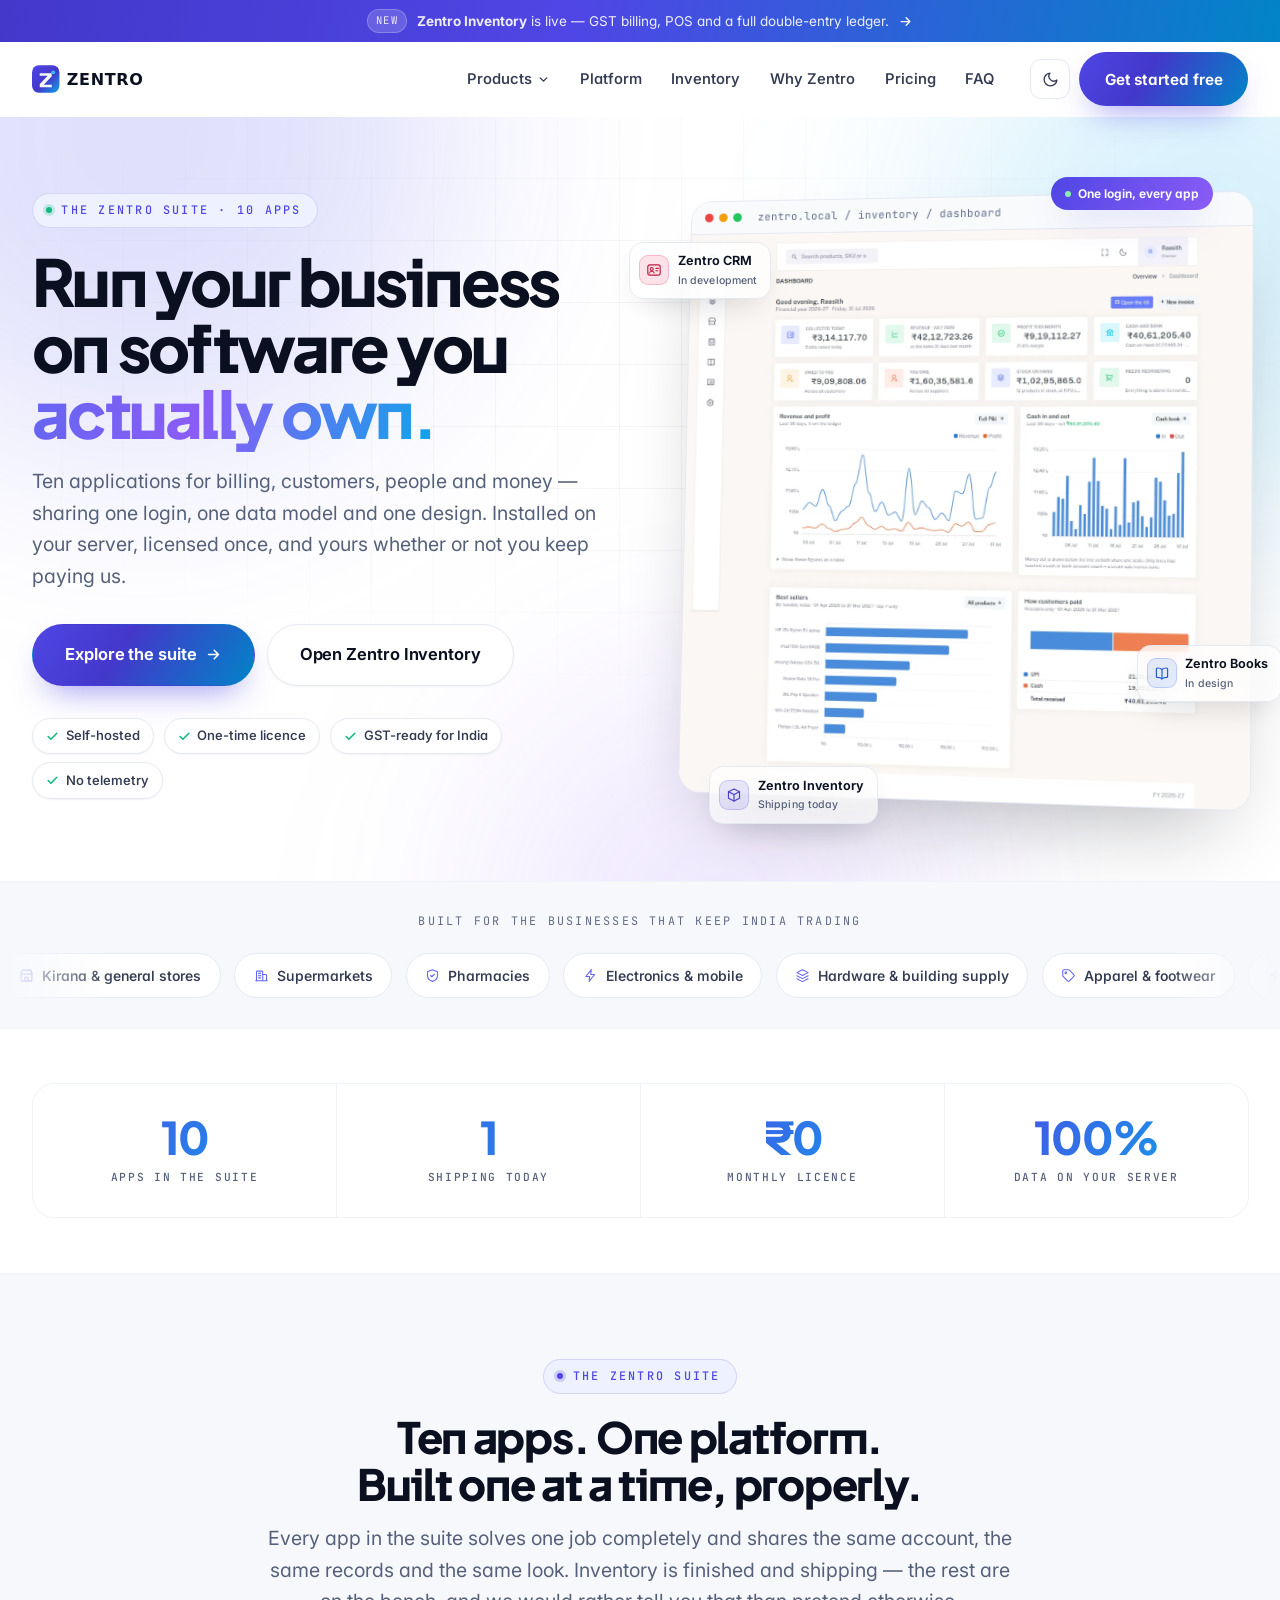
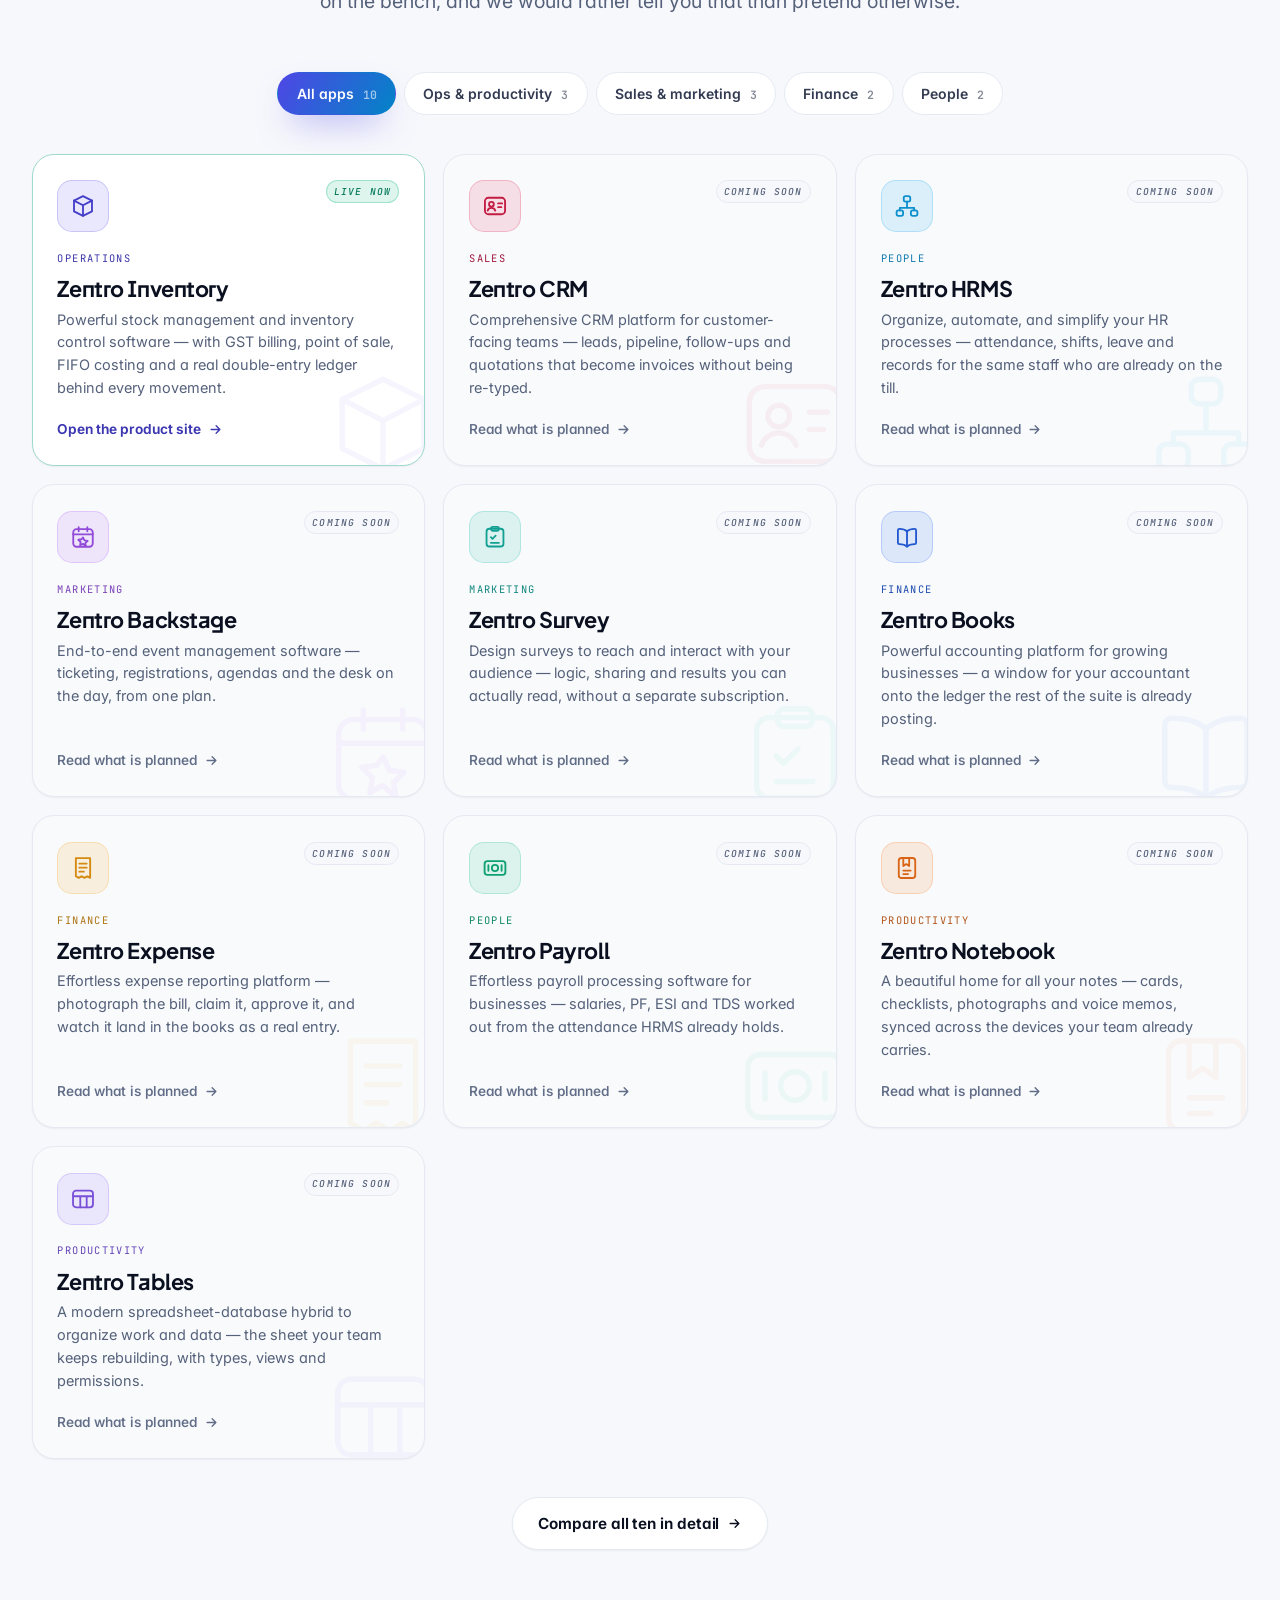
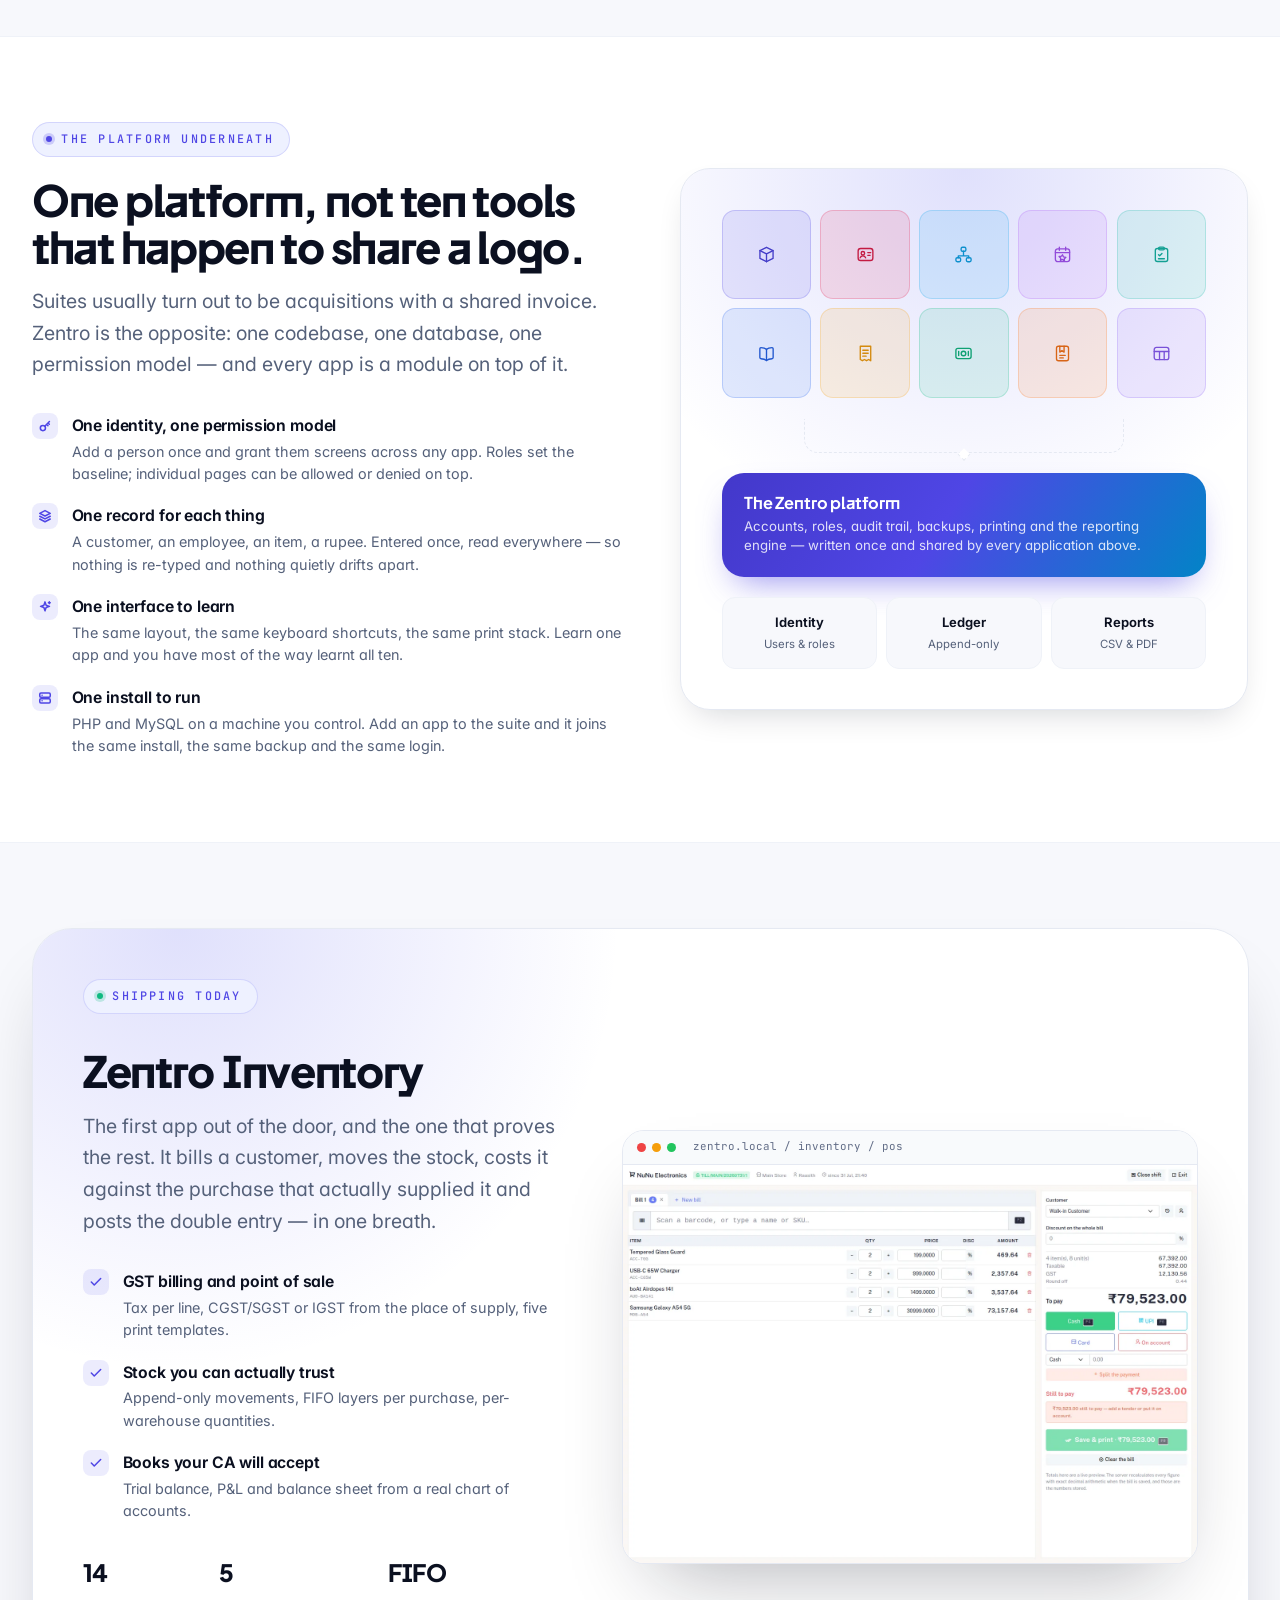
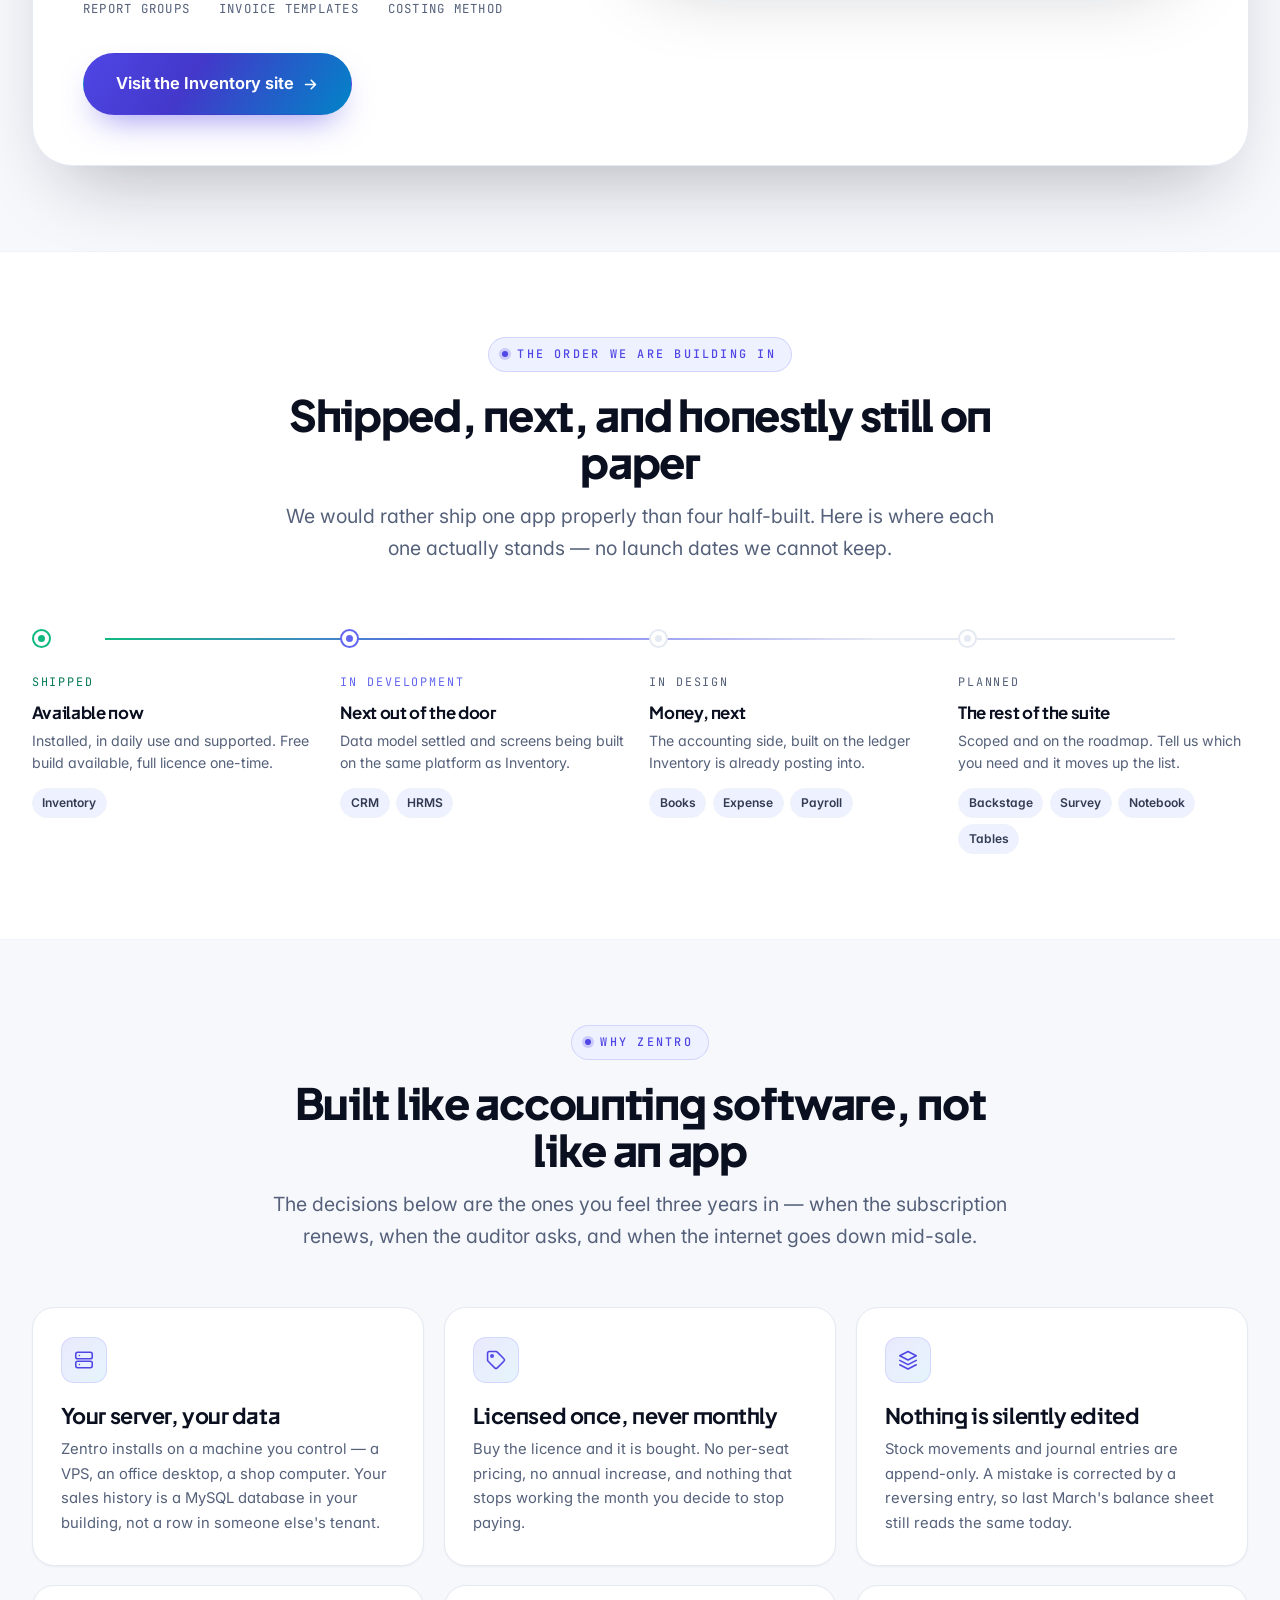
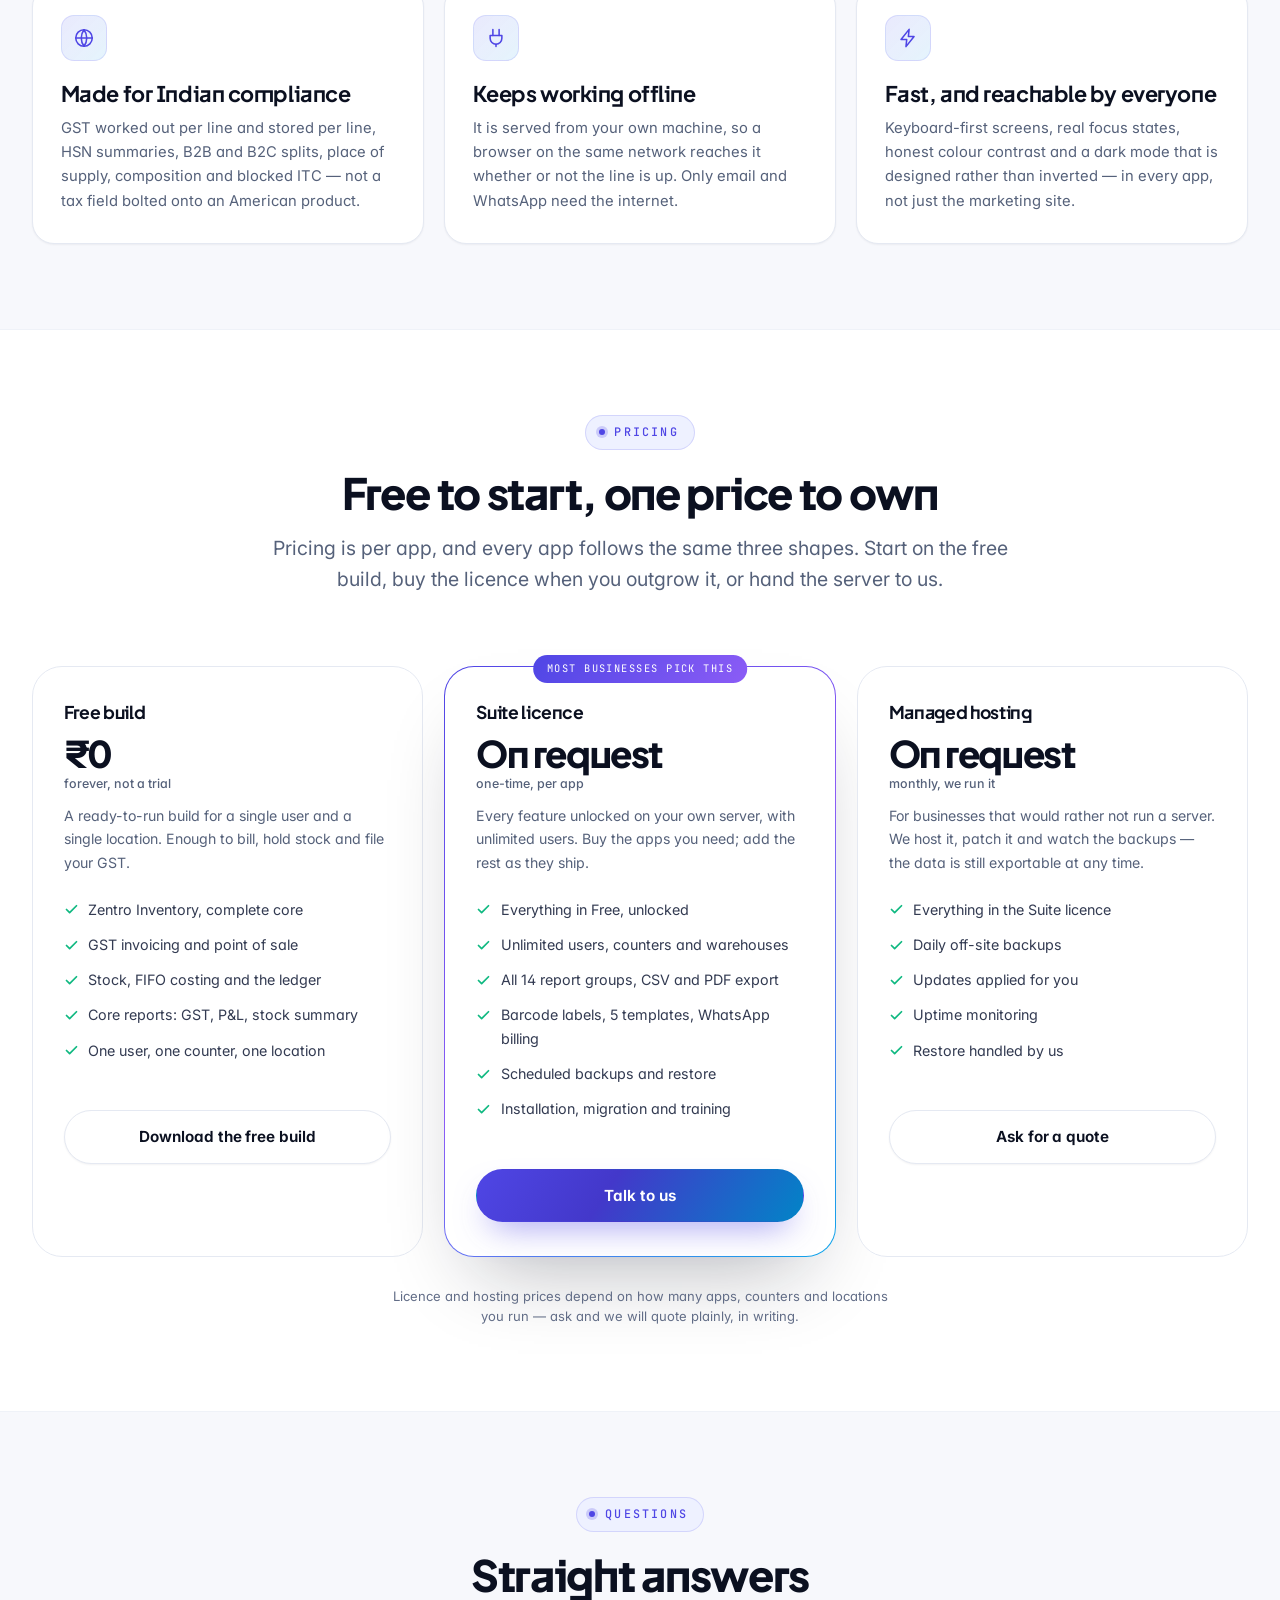
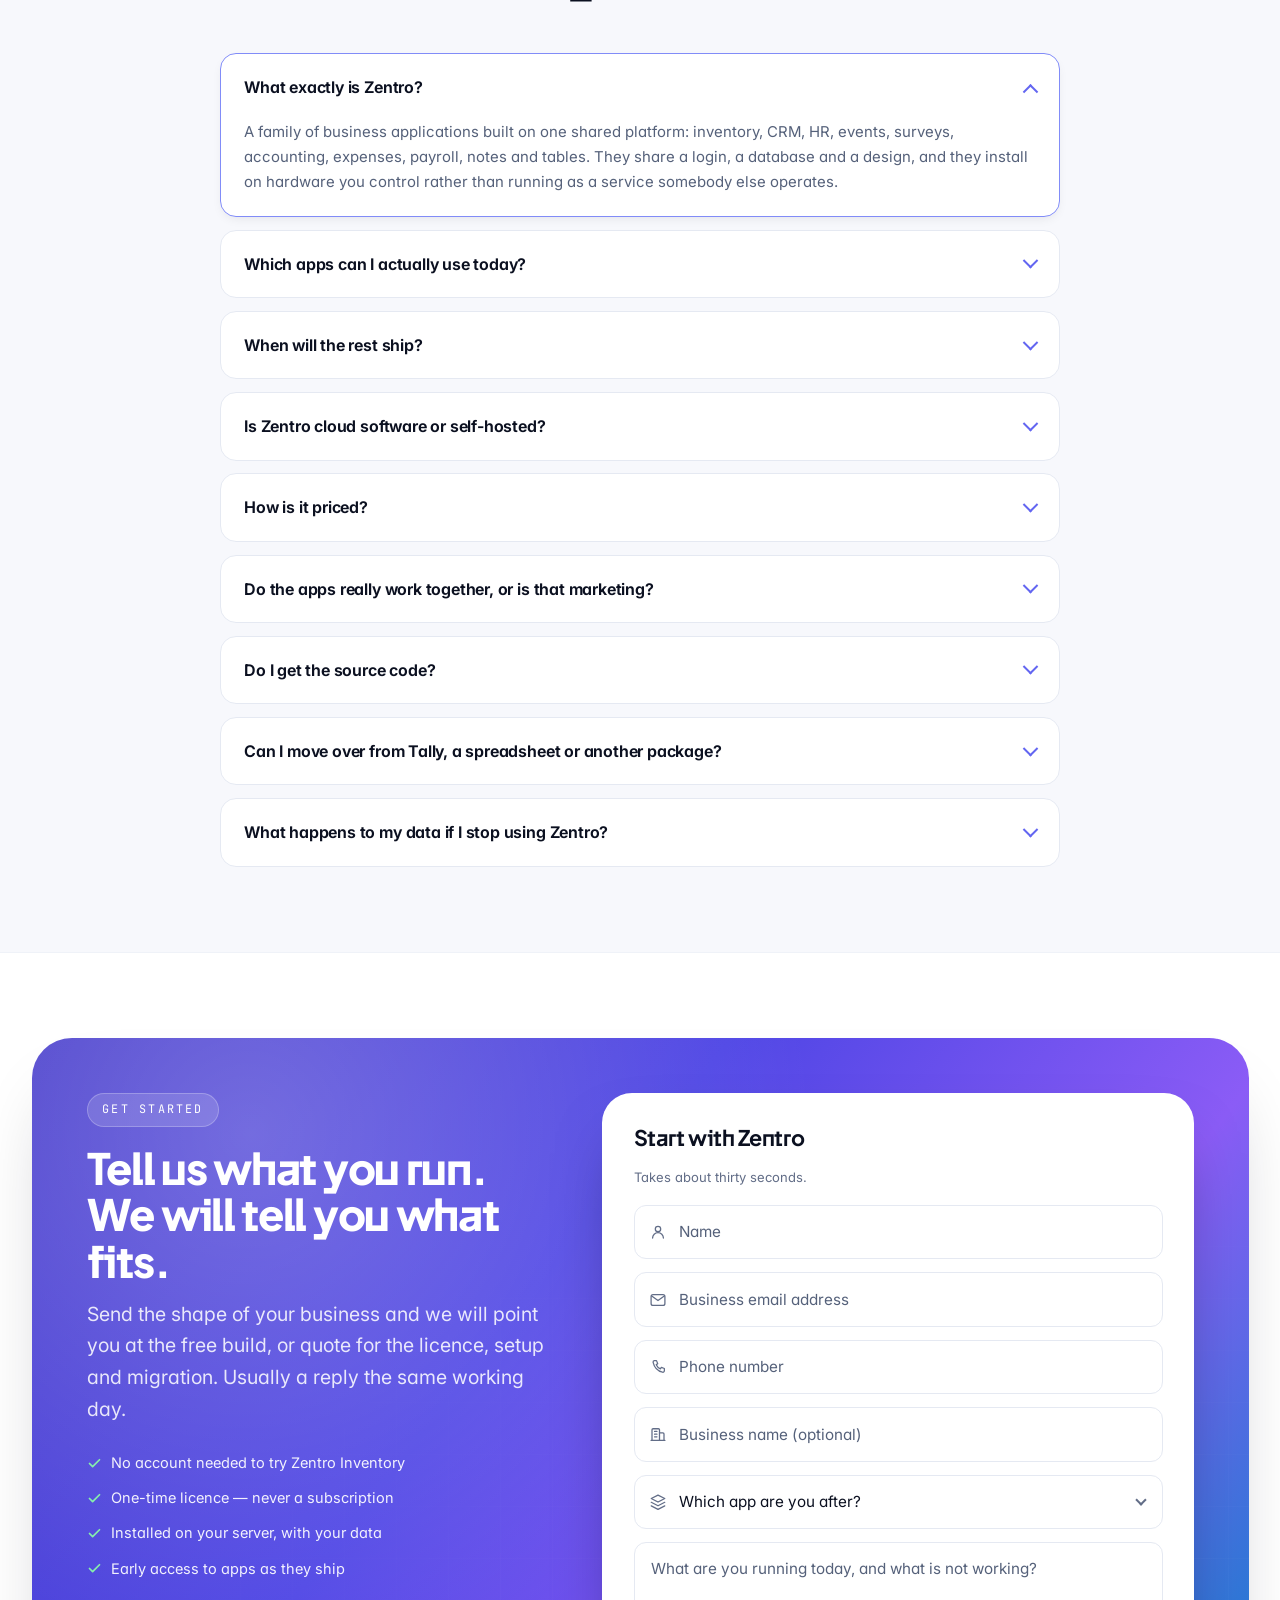
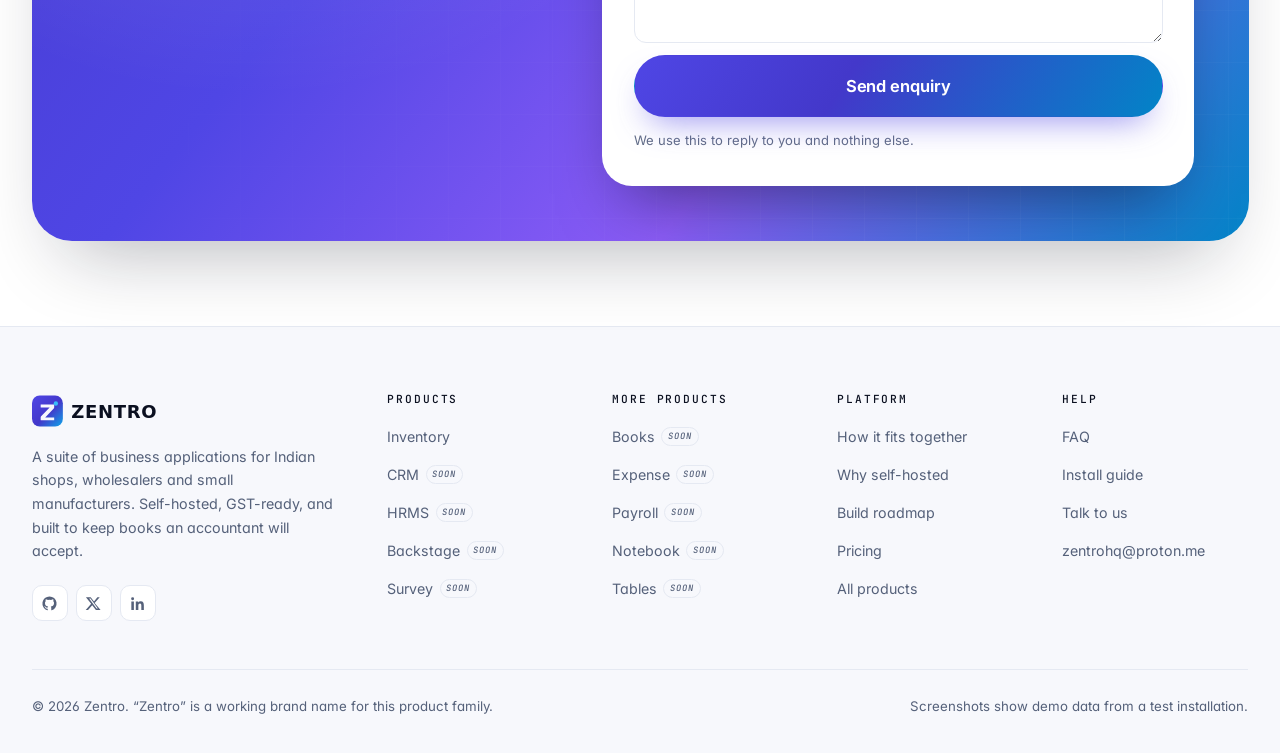
==== commit 8663f604: "Update HTML" ====
--- a/index.html
+++ b/index.html
@@ -1,11 +1,46 @@
-<!--
-══════════════════════════════
-Author: Fawwash Khan
-This HTML file has been intentionally minified into a single line.
-══════════════════════════════
--->
-
-<!DOCTYPE html><html lang="en" data-theme="light"><head><meta charset="utf-8"><meta name="viewport" content="width=device-width,initial-scale=1"><title>Zentro — the business suite you actually own</title><meta name="description" content="Zentro is a suite of ten business applications — inventory, CRM, HRMS, books, payroll and more — sharing one login, one data model and one design. Self-hosted on your server, licensed once. Zentro Inventory ships today."><meta name="theme-color" content="#FFFFFF"><link rel="canonical" href="https://zentrosuite.github.io/zentro/"><link rel="icon" type="image/svg+xml" href="assets/img/brand/zentro-mark.svg"><link rel="apple-touch-icon" href="assets/img/brand/zentro-mark.svg"><meta property="og:type" content="website"><meta property="og:site_name" content="Zentro"><meta property="og:title" content="Zentro — the business suite you actually own"><meta property="og:description" content="Ten business apps, one platform, running on your own server. Licensed once, never monthly."><meta property="og:image" content="assets/img/og-cover.png"><meta property="og:image:width" content="1200"><meta property="og:image:height" content="630"><meta name="twitter:card" content="summary_large_image"><meta name="twitter:title" content="Zentro — the business suite you actually own"><meta name="twitter:description" content="Ten business apps, one platform, running on your own server. Licensed once, never monthly."><meta name="twitter:image" content="assets/img/og-cover.png"><link rel="preconnect" href="https://fonts.googleapis.com"><link rel="preconnect" href="https://fonts.gstatic.com" crossorigin><link rel="preload" as="image" href="assets/img/shot-dashboard-light.webp"><link href="https://fonts.googleapis.com/css2?family=Inter:wght@400;500;600;700&family=Plus+Jakarta+Sans:wght@600;700;800&family=JetBrains+Mono:wght@500&display=swap" rel="stylesheet"><link rel="stylesheet" href="assets/css/style.css"><script>!function(){try{var e=localStorage.getItem("zentro-theme"),t=window.matchMedia("(prefers-color-scheme: dark)").matches;document.documentElement.dataset.theme=e||(t?"dark":"light")}catch(e){}}()</script><script type="application/ld+json">{
+<!DOCTYPE html>
+<html lang="en" data-theme="light">
+<head>
+<meta charset="utf-8">
+<meta name="viewport" content="width=device-width, initial-scale=1">
+<title>Zentro — the business suite you actually own</title>
+<meta name="description" content="Zentro is a suite of ten business applications — inventory, CRM, HRMS, books, payroll and more — sharing one login, one data model and one design. Self-hosted on your server, licensed once. Zentro Inventory ships today.">
+<meta name="theme-color" content="#FFFFFF">
+<link rel="canonical" href="https://zentrosuite.github.io/zentro/">
+<link rel="icon" type="image/svg+xml" href="assets/img/brand/zentro-mark.svg">
+<link rel="apple-touch-icon" href="assets/img/brand/zentro-mark.svg">
+
+<meta property="og:type" content="website">
+<meta property="og:site_name" content="Zentro">
+<meta property="og:title" content="Zentro — the business suite you actually own">
+<meta property="og:description" content="Ten business apps, one platform, running on your own server. Licensed once, never monthly.">
+<meta property="og:image" content="assets/img/og-cover.png">
+<meta property="og:image:width" content="1200">
+<meta property="og:image:height" content="630">
+<meta name="twitter:card" content="summary_large_image">
+<meta name="twitter:title" content="Zentro — the business suite you actually own">
+<meta name="twitter:description" content="Ten business apps, one platform, running on your own server. Licensed once, never monthly.">
+<meta name="twitter:image" content="assets/img/og-cover.png">
+
+<link rel="preconnect" href="https://fonts.googleapis.com">
+<link rel="preconnect" href="https://fonts.gstatic.com" crossorigin>
+<link rel="preload" as="image" href="assets/img/shot-dashboard-light.webp">
+<link href="https://fonts.googleapis.com/css2?family=Inter:wght@400;500;600;700&family=Plus+Jakarta+Sans:wght@600;700;800&family=JetBrains+Mono:wght@500&display=swap" rel="stylesheet">
+<link rel="stylesheet" href="assets/css/style.css">
+
+<script>
+  /* Applied before first paint so a dark-mode visitor never sees a white flash. */
+  (function () {
+    try {
+      var s = localStorage.getItem('zentro-theme');
+      var d = window.matchMedia('(prefers-color-scheme: dark)').matches;
+      document.documentElement.dataset.theme = s || (d ? 'dark' : 'light');
+    } catch (e) {}
+  })();
+</script>
+
+<script type="application/ld+json">
+{
   "@context": "https://schema.org",
   "@type": "Organization",
   "name": "Zentro",
@@ -21,4 +56,999 @@
       "operatingSystem": "Web (self-hosted, PHP 8.4 + MySQL 8)"
     }
   }]
-}</script></head><body><a class="skip" href="#main">Skip to content</a><div class="progress" aria-hidden="true"></div><svg width="0" height="0" style="position:absolute" aria-hidden="true" focusable="false"><defs><symbol id="i-inventory" viewBox="0 0 24 24"><path d="M12 2.9 20.3 7v10L12 21.1 3.7 17V7z"/><path d="M3.7 7 12 11.3 20.3 7M12 11.3v9.8"/></symbol><symbol id="i-crm" viewBox="0 0 24 24"><rect x="2.7" y="4.4" width="18.6" height="15.2" rx="3.2"/><circle cx="8.7" cy="10.4" r="2.2"/><path d="M5.2 16.3a3.7 3.7 0 0 1 7 0"/><path d="M14.9 9.6h3.7M14.9 13.1h2.9"/></symbol><symbol id="i-hrms" viewBox="0 0 24 24"><rect x="9" y="2.9" width="6" height="5" rx="1.7"/><rect x="2.4" y="16.1" width="6" height="5" rx="1.7"/><rect x="15.6" y="16.1" width="6" height="5" rx="1.7"/><path d="M12 7.9v5.9M5.4 16.1v-2.3h13.2v2.3"/></symbol><symbol id="i-backstage" viewBox="0 0 24 24"><rect x="3" y="4.8" width="18" height="16.2" rx="3"/><path d="M3 9.6h18M8 2.9v3.8M16 2.9v3.8"/><path d="m12 12.4 1.3 2.7 3 .45-2.15 2.1.5 2.95L12 18.2l-2.65 1.4.5-2.95-2.15-2.1 3-.45z"/></symbol><symbol id="i-survey" viewBox="0 0 24 24"><rect x="4.2" y="4.4" width="15.6" height="16.4" rx="2.6"/><rect x="8.4" y="2.6" width="7.2" height="3.6" rx="1.4"/><path d="m8.2 12.2 1.5 1.5 2.9-2.9M8.2 17.4h7.4"/></symbol><symbol id="i-books" viewBox="0 0 24 24"><path d="M12 6.7C10.4 5.2 8.2 4.5 5 4.5a1.4 1.4 0 0 0-1.4 1.4v11.3c0 .8.6 1.4 1.4 1.4 3.2 0 5.4.7 7 2.2 1.6-1.5 3.8-2.2 7-2.2.8 0 1.4-.6 1.4-1.4V5.9c0-.8-.6-1.4-1.4-1.4-3.2 0-5.4.7-7 2.2z"/><path d="M12 6.7v14.1"/></symbol><symbol id="i-expense" viewBox="0 0 24 24"><path d="M5.4 2.9h13.2v18.2l-2.64-1.55-2.64 1.55-2.64-1.55-2.64 1.55-2.64-1.55z"/><path d="M8.6 7.9h6.8M8.6 11.7h6.8M8.6 15.4h4.2"/></symbol><symbol id="i-payroll" viewBox="0 0 24 24"><rect x="2.4" y="5.6" width="19.2" height="12.8" rx="2.6"/><circle cx="12" cy="12" r="2.9"/><path d="M5.9 9.4v5.2M18.1 9.4v5.2"/></symbol><symbol id="i-notebook" viewBox="0 0 24 24"><rect x="4.4" y="2.8" width="15.2" height="18.4" rx="2.6"/><path d="M8.6 2.8v7.4l2.7-1.8 2.7 1.8V2.8"/><path d="M8.6 14.4h6.8M8.6 17.6h4.4"/></symbol><symbol id="i-tables" viewBox="0 0 24 24"><rect x="2.8" y="4.3" width="18.4" height="15.4" rx="2.8"/><path d="M2.8 9.5h18.4M9.5 9.5v10.2M15.4 9.5v10.2"/></symbol><symbol id="i-check" viewBox="0 0 24 24"><path d="M20 6 9 17l-5-5"/></symbol><symbol id="i-arrow" viewBox="0 0 24 24"><path d="M5 12h14M13 6l6 6-6 6"/></symbol><symbol id="i-up" viewBox="0 0 24 24"><path d="M12 19V5M6 11l6-6 6 6"/></symbol><symbol id="i-chev" viewBox="0 0 24 24"><path d="m6 9 6 6 6-6"/></symbol><symbol id="i-menu" viewBox="0 0 24 24"><path d="M3 6h18M3 12h18M3 18h18"/></symbol><symbol id="i-moon" viewBox="0 0 24 24"><path d="M21 12.8A9 9 0 1 1 11.2 3a7 7 0 0 0 9.8 9.8z"/></symbol><symbol id="i-sun" viewBox="0 0 24 24"><circle cx="12" cy="12" r="4.2"/><path d="M12 2v2M12 20v2M2 12h2M20 12h2M4.9 4.9l1.4 1.4M17.7 17.7l1.4 1.4M19.1 4.9l-1.4 1.4M6.3 17.7l-1.4 1.4"/></symbol><symbol id="i-server" viewBox="0 0 24 24"><rect x="3" y="3.6" width="18" height="7" rx="2"/><rect x="3" y="13.4" width="18" height="7" rx="2"/><path d="M7 7.1h.01M7 16.9h.01"/></symbol><symbol id="i-tag" viewBox="0 0 24 24"><path d="M20.6 13.4 13.4 20.6a2 2 0 0 1-2.8 0l-7.2-7.2A2 2 0 0 1 2.8 12V4.8a2 2 0 0 1 2-2H12a2 2 0 0 1 1.4.6l7.2 7.2a2 2 0 0 1 0 2.8z"/><circle cx="7.7" cy="7.7" r="1.3"/></symbol><symbol id="i-globe" viewBox="0 0 24 24"><circle cx="12" cy="12" r="9"/><path d="M3 12h18M12 3a15 15 0 0 1 0 18 15 15 0 0 1 0-18z"/></symbol><symbol id="i-layers" viewBox="0 0 24 24"><path d="m12 2.8 9 4.6-9 4.6-9-4.6z"/><path d="m3 12.4 9 4.6 9-4.6M3 17.2l9 4.6 9-4.6"/></symbol><symbol id="i-bolt" viewBox="0 0 24 24"><path d="M13.2 2.6 4.4 13.6h6.2l-.8 7.8 8.8-11h-6.2z"/></symbol><symbol id="i-plug" viewBox="0 0 24 24"><path d="M8.6 2.8v6.4M15.4 2.8v6.4"/><path d="M5.6 9.2h12.8v3.2a6.4 6.4 0 0 1-12.8 0z"/><path d="M12 18.8v2.4"/></symbol><symbol id="i-key" viewBox="0 0 24 24"><circle cx="8.4" cy="15.6" r="4.4"/><path d="m11.6 12.4 8-8M17.2 6.8l2.2 2.2M14.8 9.2l2.2 2.2"/></symbol><symbol id="i-users" viewBox="0 0 24 24"><circle cx="9.2" cy="8.4" r="3.4"/><path d="M2.8 20a6.4 6.4 0 0 1 12.8 0"/><path d="M16.4 5.4a3.4 3.4 0 0 1 0 6M18.4 20a6.4 6.4 0 0 0-3-5.4"/></symbol><symbol id="i-chart" viewBox="0 0 24 24"><path d="M3.5 20.5h17"/><rect x="5.6" y="12" width="3.4" height="6.4" rx="1"/><rect x="10.9" y="7.6" width="3.4" height="10.8" rx="1"/><rect x="16.2" y="4" width="3.4" height="14.4" rx="1"/></symbol><symbol id="i-store" viewBox="0 0 24 24"><path d="M3.4 9.6h17.2V20a1 1 0 0 1-1 1H4.4a1 1 0 0 1-1-1z"/><path d="M3 9.6 4.7 4.4a1.4 1.4 0 0 1 1.3-1h12a1.4 1.4 0 0 1 1.3 1l1.7 5.2"/><path d="M9.6 21v-6.2h4.8V21"/></symbol><symbol id="i-building" viewBox="0 0 24 24"><path d="M4 20.5V6.4A1.4 1.4 0 0 1 5.4 5h7.2A1.4 1.4 0 0 1 14 6.4v14.1"/><path d="M14 10.5h4.6A1.4 1.4 0 0 1 20 11.9v8.6M2.8 20.5h18.4M7.4 8.6h3.2M7.4 12.2h3.2M7.4 15.8h3.2"/></symbol><symbol id="i-shield" viewBox="0 0 24 24"><path d="M12 2.8 20 6v6c0 5-3.4 8-8 9.4C7.4 20 4 17 4 12V6z"/><path d="m9 12 2 2 4-4"/></symbol><symbol id="i-mail" viewBox="0 0 24 24"><rect x="2.8" y="4.8" width="18.4" height="14.4" rx="2.6"/><path d="m3.6 6.8 8.4 6 8.4-6"/></symbol><symbol id="i-user" viewBox="0 0 24 24"><circle cx="12" cy="8" r="3.6"/><path d="M4.8 20a7.2 7.2 0 0 1 14.4 0"/></symbol><symbol id="i-phone" viewBox="0 0 24 24"><path d="M7 3.5h3l1.6 4-2 1.4a11.5 11.5 0 0 0 5.5 5.5l1.4-2 4 1.6v3a2 2 0 0 1-2.2 2A17.5 17.5 0 0 1 5.5 5.7 2 2 0 0 1 7 3.5z"/></symbol><symbol id="i-sparkle" viewBox="0 0 24 24"><path d="M12 3.2 13.9 9l5.8 1.9-5.8 1.9L12 18.6l-1.9-5.8L4.3 10.9 10.1 9z"/><path d="M19.4 3v3.2M21 4.6h-3.2"/></symbol><symbol id="i-x" viewBox="0 0 24 24" fill="currentColor" stroke="none"><path d="M17.5 3h3.3l-7.2 8.2L22 21h-6.6l-5.2-6.7L4.3 21H1l7.7-8.8L1.3 3H8l4.7 6.2zm-1.2 16h1.8L7.8 4.9H5.8z"/></symbol><symbol id="i-in" viewBox="0 0 24 24" fill="currentColor" stroke="none"><path d="M6.9 21H3.3V9.1h3.6zM5.1 7.5a2.1 2.1 0 1 1 0-4.2 2.1 2.1 0 0 1 0 4.2M21 21h-3.6v-5.8c0-1.4 0-3.2-1.9-3.2s-2.3 1.5-2.3 3.1V21H9.6V9.1h3.5v1.6h.05a3.8 3.8 0 0 1 3.4-1.9c3.7 0 4.4 2.4 4.4 5.6z"/></symbol><symbol id="i-gh" viewBox="0 0 24 24" fill="currentColor" stroke="none"><path d="M12 2a10 10 0 0 0-3.16 19.49c.5.09.68-.22.68-.48v-1.7c-2.78.6-3.37-1.34-3.37-1.34-.45-1.16-1.11-1.47-1.11-1.47-.91-.62.07-.61.07-.61 1 .07 1.53 1.03 1.53 1.03.9 1.53 2.34 1.09 2.91.83.09-.65.35-1.09.63-1.34-2.22-.25-4.56-1.11-4.56-4.94 0-1.09.39-1.98 1.03-2.68-.1-.25-.45-1.27.1-2.64 0 0 .84-.27 2.75 1.02a9.5 9.5 0 0 1 5 0c1.91-1.29 2.75-1.02 2.75-1.02.55 1.37.2 2.39.1 2.64.64.7 1.03 1.59 1.03 2.68 0 3.84-2.34 4.69-4.57 4.94.36.31.68.92.68 1.85v2.74c0 .27.18.58.69.48A10 10 0 0 0 12 2"/></symbol></defs></svg><div class="announce"><a href="https://zentrosuite.github.io/zentro/inventory/"><span class="tag">New</span><span><b>Zentro Inventory</b>is live — GST billing, POS and a full double-entry ledger.</span><svg class="arw" width="15" height="15" viewBox="0 0 24 24" fill="none" stroke="currentColor" stroke-width="2" stroke-linecap="round" stroke-linejoin="round"><use href="#i-arrow"/></svg></a></div><header class="hdr"><div class="wrap hdr__in"><a class="brand" href="./" aria-label="Zentro home"><img class="shot--light" src="assets/img/brand/zentro-logo-dark-text.svg" alt="Zentro" width="196" height="56"> <img class="shot--dark" src="assets/img/brand/zentro-logo-light-text.svg" alt="Zentro" width="196" height="56"></a><nav class="nav" aria-label="Primary"><div class="mega" data-mega aria-expanded="false"><button class="mega__btn" type="button" aria-haspopup="true" aria-expanded="false">Products<svg width="13" height="13" viewBox="0 0 24 24" fill="none" stroke="currentColor" stroke-width="2.6" stroke-linecap="round" stroke-linejoin="round"><use href="#i-chev"/></svg></button><div class="mega__panel"><div class="mega__grid"><a class="mega__item" href="https://zentrosuite.github.io/zentro/inventory/" style="--accent:#4F46E5"><span class="tile"><svg viewBox="0 0 24 24"><use href="#i-inventory"/></svg></span><span><span class="mega__t">Inventory<em class="live">Live</em></span><span class="mega__d">Stock management and inventory control</span></span></a><a class="mega__item" href="products.html#crm" style="--accent:#E11D48"><span class="tile"><svg viewBox="0 0 24 24"><use href="#i-crm"/></svg></span><span><span class="mega__t">CRM<em class="soon">Soon</em></span><span class="mega__d">For customer-facing teams</span></span></a><a class="mega__item" href="products.html#hrms" style="--accent:#0EA5E9"><span class="tile"><svg viewBox="0 0 24 24"><use href="#i-hrms"/></svg></span><span><span class="mega__t">HRMS<em class="soon">Soon</em></span><span class="mega__d">Automate and simplify HR</span></span></a><a class="mega__item" href="products.html#backstage" style="--accent:#A855F7"><span class="tile"><svg viewBox="0 0 24 24"><use href="#i-backstage"/></svg></span><span><span class="mega__t">Backstage<em class="soon">Soon</em></span><span class="mega__d">End-to-end event management</span></span></a><a class="mega__item" href="products.html#survey" style="--accent:#14B8A6"><span class="tile"><svg viewBox="0 0 24 24"><use href="#i-survey"/></svg></span><span><span class="mega__t">Survey<em class="soon">Soon</em></span><span class="mega__d">Reach and interact with your audience</span></span></a><a class="mega__item" href="products.html#books" style="--accent:#2563EB"><span class="tile"><svg viewBox="0 0 24 24"><use href="#i-books"/></svg></span><span><span class="mega__t">Books<em class="soon">Soon</em></span><span class="mega__d">Accounting for growing businesses</span></span></a><a class="mega__item" href="products.html#expense" style="--accent:#F59E0B"><span class="tile"><svg viewBox="0 0 24 24"><use href="#i-expense"/></svg></span><span><span class="mega__t">Expense<em class="soon">Soon</em></span><span class="mega__d">Effortless expense reporting</span></span></a><a class="mega__item" href="products.html#payroll" style="--accent:#10B981"><span class="tile"><svg viewBox="0 0 24 24"><use href="#i-payroll"/></svg></span><span><span class="mega__t">Payroll<em class="soon">Soon</em></span><span class="mega__d">Effortless payroll processing</span></span></a><a class="mega__item" href="products.html#notebook" style="--accent:#F97316"><span class="tile"><svg viewBox="0 0 24 24"><use href="#i-notebook"/></svg></span><span><span class="mega__t">Notebook<em class="soon">Soon</em></span><span class="mega__d">A beautiful home for all your notes</span></span></a><a class="mega__item" href="products.html#tables" style="--accent:#8B5CF6"><span class="tile"><svg viewBox="0 0 24 24"><use href="#i-tables"/></svg></span><span><span class="mega__t">Tables<em class="soon">Soon</em></span><span class="mega__d">Spreadsheet-database hybrid</span></span></a></div><div class="mega__foot"><p>One login, one data model, one design across all ten.</p><a class="btn btn--ghost btn--sm" href="products.html">All products<svg class="arw" width="14" height="14" viewBox="0 0 24 24" fill="none" stroke="currentColor" stroke-width="2.2" stroke-linecap="round" stroke-linejoin="round"><use href="#i-arrow"/></svg></a></div></div></div><a class="nav__link" href="#platform" data-spy="platform">Platform</a><a class="nav__link" href="#inventory" data-spy="inventory">Inventory</a><a class="nav__link" href="#why" data-spy="why">Why Zentro</a><a class="nav__link" href="#pricing" data-spy="pricing">Pricing</a><a class="nav__link" href="#faq" data-spy="faq">FAQ</a></nav><div class="hdr__cta"><button class="icon-btn" type="button" data-theme-toggle aria-label="Switch to dark mode"><svg class="moon" width="17" height="17" viewBox="0 0 24 24" fill="none" stroke="currentColor" stroke-width="1.9" stroke-linecap="round" stroke-linejoin="round"><use href="#i-moon"/></svg><svg class="sun" width="17" height="17" viewBox="0 0 24 24" fill="none" stroke="currentColor" stroke-width="1.9" stroke-linecap="round" stroke-linejoin="round"><use href="#i-sun"/></svg></button><button class="icon-btn burger" id="burger" type="button" aria-label="Open menu" aria-controls="drawer" aria-expanded="false"><svg width="18" height="18" viewBox="0 0 24 24" fill="none" stroke="currentColor" stroke-width="2" stroke-linecap="round"><use href="#i-menu"/></svg></button><a class="btn btn--primary btn--desk" href="#contact">Get started free</a></div></div></header><div class="drawer" id="drawer"><h4>Products</h4><div class="drawer__apps"><a class="drawer__app" href="https://zentrosuite.github.io/zentro/inventory/" style="--accent:#4F46E5"><span class="tile"><svg viewBox="0 0 24 24"><use href="#i-inventory"/></svg></span>Inventory</a><a class="drawer__app" href="products.html#crm" style="--accent:#E11D48"><span class="tile"><svg viewBox="0 0 24 24"><use href="#i-crm"/></svg></span>CRM<em class="soon">Soon</em></a><a class="drawer__app" href="products.html#hrms" style="--accent:#0EA5E9"><span class="tile"><svg viewBox="0 0 24 24"><use href="#i-hrms"/></svg></span>HRMS<em class="soon">Soon</em></a><a class="drawer__app" href="products.html#backstage" style="--accent:#A855F7"><span class="tile"><svg viewBox="0 0 24 24"><use href="#i-backstage"/></svg></span>Backstage<em class="soon">Soon</em></a><a class="drawer__app" href="products.html#survey" style="--accent:#14B8A6"><span class="tile"><svg viewBox="0 0 24 24"><use href="#i-survey"/></svg></span>Survey<em class="soon">Soon</em></a><a class="drawer__app" href="products.html#books" style="--accent:#2563EB"><span class="tile"><svg viewBox="0 0 24 24"><use href="#i-books"/></svg></span>Books<em class="soon">Soon</em></a><a class="drawer__app" href="products.html#expense" style="--accent:#F59E0B"><span class="tile"><svg viewBox="0 0 24 24"><use href="#i-expense"/></svg></span>Expense<em class="soon">Soon</em></a><a class="drawer__app" href="products.html#payroll" style="--accent:#10B981"><span class="tile"><svg viewBox="0 0 24 24"><use href="#i-payroll"/></svg></span>Payroll<em class="soon">Soon</em></a><a class="drawer__app" href="products.html#notebook" style="--accent:#F97316"><span class="tile"><svg viewBox="0 0 24 24"><use href="#i-notebook"/></svg></span>Notebook<em class="soon">Soon</em></a><a class="drawer__app" href="products.html#tables" style="--accent:#8B5CF6"><span class="tile"><svg viewBox="0 0 24 24"><use href="#i-tables"/></svg></span>Tables<em class="soon">Soon</em></a></div><h4>Company</h4><a class="drawer__link" href="products.html">All products<svg width="15" height="15" viewBox="0 0 24 24" fill="none" stroke="currentColor" stroke-width="2" stroke-linecap="round" stroke-linejoin="round"><use href="#i-arrow"/></svg></a><a class="drawer__link" href="#platform">Platform</a><a class="drawer__link" href="#inventory">Zentro Inventory</a><a class="drawer__link" href="#why">Why Zentro</a><a class="drawer__link" href="#pricing">Pricing</a><a class="drawer__link" href="#faq">FAQ</a><a class="btn btn--primary btn--block btn--lg" href="#contact">Get started free</a></div><main id="main"><section class="hero"><div class="hero__bg" aria-hidden="true"><span class="orb orb--a"></span><span class="orb orb--b"></span><span class="orb orb--c"></span></div><div class="wrap hero__grid"><div><span class="eyebrow eyebrow--live" data-reveal="up">The Zentro Suite · 10 apps</span><h1 class="display" data-reveal="up" style="--d:.07s">Run your business on software you<span class="grad">actually own.</span></h1><p class="lede" data-reveal="up" style="--d:.14s">Ten applications for billing, customers, people and money — sharing one login, one data model and one design. Installed on your server, licensed once, and yours whether or not you keep paying us.</p><div class="hero__cta" data-reveal="up" style="--d:.21s"><a class="btn btn--primary btn--lg" href="#products">Explore the suite<svg class="arw" width="17" height="17" viewBox="0 0 24 24" fill="none" stroke="currentColor" stroke-width="2.2" stroke-linecap="round" stroke-linejoin="round"><use href="#i-arrow"/></svg></a><a class="btn btn--ghost btn--lg" href="https://zentrosuite.github.io/zentro/inventory/">Open Zentro Inventory</a></div><div class="hero__proof" data-reveal="up" style="--d:.28s"><span class="chip"><svg viewBox="0 0 24 24" fill="none" stroke="currentColor" stroke-width="3" stroke-linecap="round" stroke-linejoin="round"><use href="#i-check"/></svg>Self-hosted</span><span class="chip"><svg viewBox="0 0 24 24" fill="none" stroke="currentColor" stroke-width="3" stroke-linecap="round" stroke-linejoin="round"><use href="#i-check"/></svg>One-time licence</span><span class="chip"><svg viewBox="0 0 24 24" fill="none" stroke="currentColor" stroke-width="3" stroke-linecap="round" stroke-linejoin="round"><use href="#i-check"/></svg>GST-ready for India</span><span class="chip"><svg viewBox="0 0 24 24" fill="none" stroke="currentColor" stroke-width="3" stroke-linecap="round" stroke-linejoin="round"><use href="#i-check"/></svg>No telemetry</span></div></div><div class="hero__media" data-reveal="scale" style="--d:.12s"><span class="ribbon"><span class="dot"></span>One login, every app</span><div class="hero__frame"><div class="frame__bar" aria-hidden="true"><i></i><i></i><i></i><span class="frame__url">zentro.local / inventory / dashboard</span></div><img class="shot--light" src="assets/img/shot-dashboard-light.webp" width="1600" height="1000" alt="The Zentro Inventory dashboard showing revenue, profit, cash position and best-selling products" fetchpriority="high"> <img class="shot--dark" src="assets/img/shot-dashboard-dark.webp" width="1600" height="1000" alt="The Zentro Inventory dashboard in dark mode" loading="lazy"></div><div class="float float--1" style="--accent:#E11D48" aria-hidden="true"><span class="tile"><svg viewBox="0 0 24 24"><use href="#i-crm"/></svg></span><span>Zentro CRM<small>In development</small></span></div><div class="float float--2" style="--accent:#2563EB" aria-hidden="true"><span class="tile"><svg viewBox="0 0 24 24"><use href="#i-books"/></svg></span><span>Zentro Books<small>In design</small></span></div><div class="float float--3" style="--accent:#4F46E5" aria-hidden="true"><span class="tile"><svg viewBox="0 0 24 24"><use href="#i-inventory"/></svg></span><span>Zentro Inventory<small>Shipping today</small></span></div></div></div></section><section class="strip" aria-label="Businesses Zentro is built for"><p class="strip__head">Built for the businesses that keep India trading</p><div class="marquee"><div class="marquee__row"><span class="marquee__item"><svg viewBox="0 0 24 24"><use href="#i-store"/></svg>Kirana &amp; general stores</span><span class="marquee__item"><svg viewBox="0 0 24 24"><use href="#i-building"/></svg>Supermarkets</span><span class="marquee__item"><svg viewBox="0 0 24 24"><use href="#i-shield"/></svg>Pharmacies</span><span class="marquee__item"><svg viewBox="0 0 24 24"><use href="#i-bolt"/></svg>Electronics &amp; mobile</span><span class="marquee__item"><svg viewBox="0 0 24 24"><use href="#i-layers"/></svg>Hardware &amp; building supply</span><span class="marquee__item"><svg viewBox="0 0 24 24"><use href="#i-tag"/></svg>Apparel &amp; footwear</span><span class="marquee__item"><svg viewBox="0 0 24 24"><use href="#i-sparkle"/></svg>Jewellery</span><span class="marquee__item"><svg viewBox="0 0 24 24"><use href="#i-globe"/></svg>Wholesale &amp; distribution</span><span class="marquee__item"><svg viewBox="0 0 24 24"><use href="#i-chart"/></svg>Auto parts</span><span class="marquee__item"><svg viewBox="0 0 24 24"><use href="#i-users"/></svg>Agencies &amp; services</span><span class="marquee__item"><svg viewBox="0 0 24 24"><use href="#i-store"/></svg>Bakeries &amp; QSR</span><span class="marquee__item"><svg viewBox="0 0 24 24"><use href="#i-building"/></svg>Small manufacturers</span></div></div></section><section class="section" style="padding-block:clamp(2.4rem,1.8rem + 2vw,3.6rem)"><div class="wrap" data-reveal="up"><div class="stats"><div class="stat"><b data-count="10">10</b><span>Apps in the suite</span></div><div class="stat"><b data-count="1">1</b><span>Shipping today</span></div><div class="stat"><b data-count="0" data-prefix="₹">₹0</b><span>Monthly licence</span></div><div class="stat"><b data-count="100" data-suffix="%">100%</b><span>Data on your server</span></div></div></div></section><section class="section section--tint" id="products"><div class="wrap head center" data-reveal="up"><span class="eyebrow">The Zentro suite</span><h2>Ten apps. One platform.<br>Built one at a time, properly.</h2><p class="lede">Every app in the suite solves one job completely and shares the same account, the same records and the same look. Inventory is finished and shipping — the rest are on the bench, and we would rather tell you that than pretend otherwise.</p></div><div class="wrap"><div class="filters" role="group" aria-label="Filter products by category" data-reveal="fade"><button class="filter" type="button" data-filter="all" aria-pressed="true">All apps<em>10</em></button><button class="filter" type="button" data-filter="ops" aria-pressed="false">Ops &amp; productivity<em>3</em></button><button class="filter" type="button" data-filter="sales" aria-pressed="false">Sales &amp; marketing<em>3</em></button><button class="filter" type="button" data-filter="finance" aria-pressed="false">Finance<em>2</em></button><button class="filter" type="button" data-filter="people" aria-pressed="false">People<em>2</em></button></div><p class="sr-only" id="filter-status" role="status" aria-live="polite"></p><div class="apps" data-stagger><a class="app app--live" href="https://zentrosuite.github.io/zentro/inventory/" data-cat="ops" style="--accent:#4F46E5"><span class="app__mark" aria-hidden="true"><svg viewBox="0 0 24 24"><use href="#i-inventory"/></svg></span><div class="app__top"><span class="tile tile--lg"><svg viewBox="0 0 24 24"><use href="#i-inventory"/></svg></span><em class="live">Live now</em></div><span class="app__cat">Operations</span><h3>Zentro Inventory</h3><p>Powerful stock management and inventory control software — with GST billing, point of sale, FIFO costing and a real double-entry ledger behind every movement.</p><span class="app__go">Open the product site<svg class="arw" width="15" height="15" viewBox="0 0 24 24" fill="none" stroke="currentColor" stroke-width="2.2" stroke-linecap="round" stroke-linejoin="round"><use href="#i-arrow"/></svg></span></a><a class="app app--soon" href="products.html#crm" data-cat="sales" style="--accent:#E11D48"><span class="app__mark" aria-hidden="true"><svg viewBox="0 0 24 24"><use href="#i-crm"/></svg></span><div class="app__top"><span class="tile tile--lg"><svg viewBox="0 0 24 24"><use href="#i-crm"/></svg></span><em class="soon">Coming soon</em></div><span class="app__cat">Sales</span><h3>Zentro CRM</h3><p>Comprehensive CRM platform for customer-facing teams — leads, pipeline, follow-ups and quotations that become invoices without being re-typed.</p><span class="app__go">Read what is planned<svg class="arw" width="15" height="15" viewBox="0 0 24 24" fill="none" stroke="currentColor" stroke-width="2.2" stroke-linecap="round" stroke-linejoin="round"><use href="#i-arrow"/></svg></span></a><a class="app app--soon" href="products.html#hrms" data-cat="people" style="--accent:#0EA5E9"><span class="app__mark" aria-hidden="true"><svg viewBox="0 0 24 24"><use href="#i-hrms"/></svg></span><div class="app__top"><span class="tile tile--lg"><svg viewBox="0 0 24 24"><use href="#i-hrms"/></svg></span><em class="soon">Coming soon</em></div><span class="app__cat">People</span><h3>Zentro HRMS</h3><p>Organize, automate, and simplify your HR processes — attendance, shifts, leave and records for the same staff who are already on the till.</p><span class="app__go">Read what is planned<svg class="arw" width="15" height="15" viewBox="0 0 24 24" fill="none" stroke="currentColor" stroke-width="2.2" stroke-linecap="round" stroke-linejoin="round"><use href="#i-arrow"/></svg></span></a><a class="app app--soon" href="products.html#backstage" data-cat="sales" style="--accent:#A855F7"><span class="app__mark" aria-hidden="true"><svg viewBox="0 0 24 24"><use href="#i-backstage"/></svg></span><div class="app__top"><span class="tile tile--lg"><svg viewBox="0 0 24 24"><use href="#i-backstage"/></svg></span><em class="soon">Coming soon</em></div><span class="app__cat">Marketing</span><h3>Zentro Backstage</h3><p>End-to-end event management software — ticketing, registrations, agendas and the desk on the day, from one plan.</p><span class="app__go">Read what is planned<svg class="arw" width="15" height="15" viewBox="0 0 24 24" fill="none" stroke="currentColor" stroke-width="2.2" stroke-linecap="round" stroke-linejoin="round"><use href="#i-arrow"/></svg></span></a><a class="app app--soon" href="products.html#survey" data-cat="sales" style="--accent:#14B8A6"><span class="app__mark" aria-hidden="true"><svg viewBox="0 0 24 24"><use href="#i-survey"/></svg></span><div class="app__top"><span class="tile tile--lg"><svg viewBox="0 0 24 24"><use href="#i-survey"/></svg></span><em class="soon">Coming soon</em></div><span class="app__cat">Marketing</span><h3>Zentro Survey</h3><p>Design surveys to reach and interact with your audience — logic, sharing and results you can actually read, without a separate subscription.</p><span class="app__go">Read what is planned<svg class="arw" width="15" height="15" viewBox="0 0 24 24" fill="none" stroke="currentColor" stroke-width="2.2" stroke-linecap="round" stroke-linejoin="round"><use href="#i-arrow"/></svg></span></a><a class="app app--soon" href="products.html#books" data-cat="finance" style="--accent:#2563EB"><span class="app__mark" aria-hidden="true"><svg viewBox="0 0 24 24"><use href="#i-books"/></svg></span><div class="app__top"><span class="tile tile--lg"><svg viewBox="0 0 24 24"><use href="#i-books"/></svg></span><em class="soon">Coming soon</em></div><span class="app__cat">Finance</span><h3>Zentro Books</h3><p>Powerful accounting platform for growing businesses — a window for your accountant onto the ledger the rest of the suite is already posting.</p><span class="app__go">Read what is planned<svg class="arw" width="15" height="15" viewBox="0 0 24 24" fill="none" stroke="currentColor" stroke-width="2.2" stroke-linecap="round" stroke-linejoin="round"><use href="#i-arrow"/></svg></span></a><a class="app app--soon" href="products.html#expense" data-cat="finance" style="--accent:#F59E0B"><span class="app__mark" aria-hidden="true"><svg viewBox="0 0 24 24"><use href="#i-expense"/></svg></span><div class="app__top"><span class="tile tile--lg"><svg viewBox="0 0 24 24"><use href="#i-expense"/></svg></span><em class="soon">Coming soon</em></div><span class="app__cat">Finance</span><h3>Zentro Expense</h3><p>Effortless expense reporting platform — photograph the bill, claim it, approve it, and watch it land in the books as a real entry.</p><span class="app__go">Read what is planned<svg class="arw" width="15" height="15" viewBox="0 0 24 24" fill="none" stroke="currentColor" stroke-width="2.2" stroke-linecap="round" stroke-linejoin="round"><use href="#i-arrow"/></svg></span></a><a class="app app--soon" href="products.html#payroll" data-cat="people" style="--accent:#10B981"><span class="app__mark" aria-hidden="true"><svg viewBox="0 0 24 24"><use href="#i-payroll"/></svg></span><div class="app__top"><span class="tile tile--lg"><svg viewBox="0 0 24 24"><use href="#i-payroll"/></svg></span><em class="soon">Coming soon</em></div><span class="app__cat">People</span><h3>Zentro Payroll</h3><p>Effortless payroll processing software for businesses — salaries, PF, ESI and TDS worked out from the attendance HRMS already holds.</p><span class="app__go">Read what is planned<svg class="arw" width="15" height="15" viewBox="0 0 24 24" fill="none" stroke="currentColor" stroke-width="2.2" stroke-linecap="round" stroke-linejoin="round"><use href="#i-arrow"/></svg></span></a><a class="app app--soon" href="products.html#notebook" data-cat="ops" style="--accent:#F97316"><span class="app__mark" aria-hidden="true"><svg viewBox="0 0 24 24"><use href="#i-notebook"/></svg></span><div class="app__top"><span class="tile tile--lg"><svg viewBox="0 0 24 24"><use href="#i-notebook"/></svg></span><em class="soon">Coming soon</em></div><span class="app__cat">Productivity</span><h3>Zentro Notebook</h3><p>A beautiful home for all your notes — cards, checklists, photographs and voice memos, synced across the devices your team already carries.</p><span class="app__go">Read what is planned<svg class="arw" width="15" height="15" viewBox="0 0 24 24" fill="none" stroke="currentColor" stroke-width="2.2" stroke-linecap="round" stroke-linejoin="round"><use href="#i-arrow"/></svg></span></a><a class="app app--soon" href="products.html#tables" data-cat="ops" style="--accent:#8B5CF6"><span class="app__mark" aria-hidden="true"><svg viewBox="0 0 24 24"><use href="#i-tables"/></svg></span><div class="app__top"><span class="tile tile--lg"><svg viewBox="0 0 24 24"><use href="#i-tables"/></svg></span><em class="soon">Coming soon</em></div><span class="app__cat">Productivity</span><h3>Zentro Tables</h3><p>A modern spreadsheet-database hybrid to organize work and data — the sheet your team keeps rebuilding, with types, views and permissions.</p><span class="app__go">Read what is planned<svg class="arw" width="15" height="15" viewBox="0 0 24 24" fill="none" stroke="currentColor" stroke-width="2.2" stroke-linecap="round" stroke-linejoin="round"><use href="#i-arrow"/></svg></span></a></div><p class="center" style="margin-top:2.4rem" data-reveal="fade"><a class="btn btn--ghost" href="products.html">Compare all ten in detail<svg class="arw" width="15" height="15" viewBox="0 0 24 24" fill="none" stroke="currentColor" stroke-width="2.2" stroke-linecap="round" stroke-linejoin="round"><use href="#i-arrow"/></svg></a></p></div></section><section class="section" id="platform"><div class="wrap split"><div class="split__copy" data-reveal="left"><span class="eyebrow">The platform underneath</span><h2>One platform, not ten tools that happen to share a logo.</h2><p class="lede">Suites usually turn out to be acquisitions with a shared invoice. Zentro is the opposite: one codebase, one database, one permission model — and every app is a module on top of it.</p><ul class="ticks"><li><span class="tk"><svg viewBox="0 0 24 24"><use href="#i-key"/></svg></span><span><strong>One identity, one permission model</strong><span>Add a person once and grant them screens across any app. Roles set the baseline; individual pages can be allowed or denied on top.</span></span></li><li><span class="tk"><svg viewBox="0 0 24 24"><use href="#i-layers"/></svg></span><span><strong>One record for each thing</strong><span>A customer, an employee, an item, a rupee. Entered once, read everywhere — so nothing is re-typed and nothing quietly drifts apart.</span></span></li><li><span class="tk"><svg viewBox="0 0 24 24"><use href="#i-sparkle"/></svg></span><span><strong>One interface to learn</strong><span>The same layout, the same keyboard shortcuts, the same print stack. Learn one app and you have most of the way learnt all ten.</span></span></li><li><span class="tk"><svg viewBox="0 0 24 24"><use href="#i-server"/></svg></span><span><strong>One install to run</strong><span>PHP and MySQL on a machine you control. Add an app to the suite and it joins the same install, the same backup and the same login.</span></span></li></ul></div><div class="split__media" data-reveal="right" style="--d:.08s"><div class="diagram" role="img" aria-label="Diagram: all ten Zentro apps sit on one shared platform providing identity and roles, a shared ledger, and reports and exports."><div class="diagram__apps" aria-hidden="true"><span class="tile" style="--accent:#4F46E5"><svg viewBox="0 0 24 24"><use href="#i-inventory"/></svg></span><span class="tile" style="--accent:#E11D48"><svg viewBox="0 0 24 24"><use href="#i-crm"/></svg></span><span class="tile" style="--accent:#0EA5E9"><svg viewBox="0 0 24 24"><use href="#i-hrms"/></svg></span><span class="tile" style="--accent:#A855F7"><svg viewBox="0 0 24 24"><use href="#i-backstage"/></svg></span><span class="tile" style="--accent:#14B8A6"><svg viewBox="0 0 24 24"><use href="#i-survey"/></svg></span><span class="tile" style="--accent:#2563EB"><svg viewBox="0 0 24 24"><use href="#i-books"/></svg></span><span class="tile" style="--accent:#F59E0B"><svg viewBox="0 0 24 24"><use href="#i-expense"/></svg></span><span class="tile" style="--accent:#10B981"><svg viewBox="0 0 24 24"><use href="#i-payroll"/></svg></span><span class="tile" style="--accent:#F97316"><svg viewBox="0 0 24 24"><use href="#i-notebook"/></svg></span><span class="tile" style="--accent:#8B5CF6"><svg viewBox="0 0 24 24"><use href="#i-tables"/></svg></span></div><div class="diagram__pipe" aria-hidden="true"></div><div class="diagram__core"><h4>The Zentro platform</h4><p>Accounts, roles, audit trail, backups, printing and the reporting engine — written once and shared by every application above.</p></div><div class="diagram__row" aria-hidden="true"><div class="diagram__cell"><b>Identity</b><span>Users &amp; roles</span></div><div class="diagram__cell"><b>Ledger</b><span>Append-only</span></div><div class="diagram__cell"><b>Reports</b><span>CSV &amp; PDF</span></div></div></div></div></div></section><section class="section section--tint" id="inventory"><div class="wrap"><div class="spot" data-reveal="up"><div class="spot__in"><div class="spot__copy"><span class="eyebrow eyebrow--live">Shipping today</span><h2>Zentro Inventory</h2><p class="lede">The first app out of the door, and the one that proves the rest. It bills a customer, moves the stock, costs it against the purchase that actually supplied it and posts the double entry — in one breath.</p><ul class="ticks"><li><span class="tk"><svg viewBox="0 0 24 24"><use href="#i-check"/></svg></span><span><strong>GST billing and point of sale</strong><span>Tax per line, CGST/SGST or IGST from the place of supply, five print templates.</span></span></li><li><span class="tk"><svg viewBox="0 0 24 24"><use href="#i-check"/></svg></span><span><strong>Stock you can actually trust</strong><span>Append-only movements, FIFO layers per purchase, per-warehouse quantities.</span></span></li><li><span class="tk"><svg viewBox="0 0 24 24"><use href="#i-check"/></svg></span><span><strong>Books your CA will accept</strong><span>Trial balance, P&amp;L and balance sheet from a real chart of accounts.</span></span></li></ul><div class="spot__stats"><div><b data-count="14">14</b><span>Report groups</span></div><div><b data-count="5">5</b><span>Invoice templates</span></div><div><b>FIFO</b><span>Costing method</span></div></div><p style="margin-top:2rem"><a class="btn btn--primary btn--lg" href="https://zentrosuite.github.io/zentro/inventory/">Visit the Inventory site<svg class="arw" width="17" height="17" viewBox="0 0 24 24" fill="none" stroke="currentColor" stroke-width="2.2" stroke-linecap="round" stroke-linejoin="round"><use href="#i-arrow"/></svg></a></p></div><div class="spot__frame"><div class="frame__bar" aria-hidden="true"><i></i><i></i><i></i><span class="frame__url">zentro.local / inventory / pos</span></div><img class="shot--light" src="assets/img/shot-pos-light.webp" width="1600" height="1000" alt="The Zentro Inventory point-of-sale screen with four items on the bill and the payment panel open" loading="lazy"> <img class="shot--dark" src="assets/img/shot-pos-dark.webp" width="1600" height="1000" alt="The Zentro Inventory point-of-sale screen in dark mode" loading="lazy"></div></div></div></div></section><section class="section" id="roadmap"><div class="wrap head center" data-reveal="up"><span class="eyebrow">The order we are building in</span><h2>Shipped, next, and honestly still on paper</h2><p class="lede">We would rather ship one app properly than four half-built. Here is where each one actually stands — no launch dates we cannot keep.</p></div><div class="wrap road" data-stagger><div class="road__col road__col--done"><span class="road__dot" aria-hidden="true"></span><span class="road__when">Shipped</span><h3>Available now</h3><p>Installed, in daily use and supported. Free build available, full licence one-time.</p><div class="road__apps"><span>Inventory</span></div></div><div class="road__col road__col--next"><span class="road__dot" aria-hidden="true"></span><span class="road__when">In development</span><h3>Next out of the door</h3><p>Data model settled and screens being built on the same platform as Inventory.</p><div class="road__apps"><span>CRM</span><span>HRMS</span></div></div><div class="road__col"><span class="road__dot" aria-hidden="true"></span><span class="road__when">In design</span><h3>Money, next</h3><p>The accounting side, built on the ledger Inventory is already posting into.</p><div class="road__apps"><span>Books</span><span>Expense</span><span>Payroll</span></div></div><div class="road__col"><span class="road__dot" aria-hidden="true"></span><span class="road__when">Planned</span><h3>The rest of the suite</h3><p>Scoped and on the roadmap. Tell us which you need and it moves up the list.</p><div class="road__apps"><span>Backstage</span><span>Survey</span><span>Notebook</span><span>Tables</span></div></div></div></section><section class="section section--tint" id="why"><div class="wrap head center" data-reveal="up"><span class="eyebrow">Why Zentro</span><h2>Built like accounting software, not like an app</h2><p class="lede">The decisions below are the ones you feel three years in — when the subscription renews, when the auditor asks, and when the internet goes down mid-sale.</p></div><div class="wrap grid3" data-stagger><article class="card"><div class="card__ic"><svg viewBox="0 0 24 24"><use href="#i-server"/></svg></div><h3>Your server, your data</h3><p>Zentro installs on a machine you control — a VPS, an office desktop, a shop computer. Your sales history is a MySQL database in your building, not a row in someone else's tenant.</p></article><article class="card"><div class="card__ic"><svg viewBox="0 0 24 24"><use href="#i-tag"/></svg></div><h3>Licensed once, never monthly</h3><p>Buy the licence and it is bought. No per-seat pricing, no annual increase, and nothing that stops working the month you decide to stop paying.</p></article><article class="card"><div class="card__ic"><svg viewBox="0 0 24 24"><use href="#i-layers"/></svg></div><h3>Nothing is silently edited</h3><p>Stock movements and journal entries are append-only. A mistake is corrected by a reversing entry, so last March's balance sheet still reads the same today.</p></article><article class="card"><div class="card__ic"><svg viewBox="0 0 24 24"><use href="#i-globe"/></svg></div><h3>Made for Indian compliance</h3><p>GST worked out per line and stored per line, HSN summaries, B2B and B2C splits, place of supply, composition and blocked ITC — not a tax field bolted onto an American product.</p></article><article class="card"><div class="card__ic"><svg viewBox="0 0 24 24"><use href="#i-plug"/></svg></div><h3>Keeps working offline</h3><p>It is served from your own machine, so a browser on the same network reaches it whether or not the line is up. Only email and WhatsApp need the internet.</p></article><article class="card"><div class="card__ic"><svg viewBox="0 0 24 24"><use href="#i-bolt"/></svg></div><h3>Fast, and reachable by everyone</h3><p>Keyboard-first screens, real focus states, honest colour contrast and a dark mode that is designed rather than inverted — in every app, not just the marketing site.</p></article></div></section><section class="section" id="pricing"><div class="wrap head center" data-reveal="up"><span class="eyebrow">Pricing</span><h2>Free to start, one price to own</h2><p class="lede">Pricing is per app, and every app follows the same three shapes. Start on the free build, buy the licence when you outgrow it, or hand the server to us.</p></div><div class="wrap plans" data-stagger><article class="plan"><h3>Free build</h3><div class="plan__p">₹0<small>forever, not a trial</small></div><p class="plan__d">A ready-to-run build for a single user and a single location. Enough to bill, hold stock and file your GST.</p><ul><li><svg viewBox="0 0 24 24"><use href="#i-check"/></svg>Zentro Inventory, complete core</li><li><svg viewBox="0 0 24 24"><use href="#i-check"/></svg>GST invoicing and point of sale</li><li><svg viewBox="0 0 24 24"><use href="#i-check"/></svg>Stock, FIFO costing and the ledger</li><li><svg viewBox="0 0 24 24"><use href="#i-check"/></svg>Core reports: GST, P&amp;L, stock summary</li><li><svg viewBox="0 0 24 24"><use href="#i-check"/></svg>One user, one counter, one location</li></ul><a class="btn btn--ghost btn--block" href="#contact">Download the free build</a></article><article class="plan plan--hero"><span class="plan__tag">Most businesses pick this</span><h3>Suite licence</h3><div class="plan__p">On request<small>one-time, per app</small></div><p class="plan__d">Every feature unlocked on your own server, with unlimited users. Buy the apps you need; add the rest as they ship.</p><ul><li><svg viewBox="0 0 24 24"><use href="#i-check"/></svg>Everything in Free, unlocked</li><li><svg viewBox="0 0 24 24"><use href="#i-check"/></svg>Unlimited users, counters and warehouses</li><li><svg viewBox="0 0 24 24"><use href="#i-check"/></svg>All 14 report groups, CSV and PDF export</li><li><svg viewBox="0 0 24 24"><use href="#i-check"/></svg>Barcode labels, 5 templates, WhatsApp billing</li><li><svg viewBox="0 0 24 24"><use href="#i-check"/></svg>Scheduled backups and restore</li><li><svg viewBox="0 0 24 24"><use href="#i-check"/></svg>Installation, migration and training</li></ul><a class="btn btn--primary btn--block" href="#contact">Talk to us</a></article><article class="plan"><h3>Managed hosting</h3><div class="plan__p">On request<small>monthly, we run it</small></div><p class="plan__d">For businesses that would rather not run a server. We host it, patch it and watch the backups — the data is still exportable at any time.</p><ul><li><svg viewBox="0 0 24 24"><use href="#i-check"/></svg>Everything in the Suite licence</li><li><svg viewBox="0 0 24 24"><use href="#i-check"/></svg>Daily off-site backups</li><li><svg viewBox="0 0 24 24"><use href="#i-check"/></svg>Updates applied for you</li><li><svg viewBox="0 0 24 24"><use href="#i-check"/></svg>Uptime monitoring</li><li><svg viewBox="0 0 24 24"><use href="#i-check"/></svg>Restore handled by us</li></ul><a class="btn btn--ghost btn--block" href="#contact">Ask for a quote</a></article></div><p class="wrap center caption" style="margin-top:1.8rem;max-width:64ch" data-reveal="fade">Licence and hosting prices depend on how many apps, counters and locations you run — ask and we will quote plainly, in writing.</p></section><section class="section section--tint" id="faq"><div class="wrap head center" data-reveal="up"><span class="eyebrow">Questions</span><h2>Straight answers</h2></div><div class="wrap faq" data-reveal="up"><details open><summary>What exactly is Zentro?</summary><p class="ans">A family of business applications built on one shared platform: inventory, CRM, HR, events, surveys, accounting, expenses, payroll, notes and tables. They share a login, a database and a design, and they install on hardware you control rather than running as a service somebody else operates.</p></details><details><summary>Which apps can I actually use today?</summary><p class="ans">One — Zentro Inventory. It is finished, installed in real businesses and supported. Every other app on this page is labelled<em>Coming soon</em>because it genuinely is: some are in development, some are still in design. We publish the order we are building in rather than a wall of launch dates.</p></details><details><summary>When will the rest ship?</summary><p class="ans">CRM and HRMS are in development; Books, Expense and Payroll are in design; Backstage, Survey, Notebook and Tables are scoped and planned. We will not put a date on any of them until it is a date we can keep. If one of them is what you need, tell us — that genuinely moves it up the list.</p></details><details><summary>Is Zentro cloud software or self-hosted?</summary><p class="ans">Self-hosted by default. You install it on a VPS, an office desktop or a shop computer running PHP 8.4 and MySQL 8, and there is a setup wizard that creates the database and tables for you. If you would rather not run a server, our Managed hosting plan runs the same software for you — with the data still exportable at any time.</p></details><details><summary>How is it priced?</summary><p class="ans">Per app, in three shapes: a free build that never expires, a one-time licence that unlocks everything on your own server, and monthly managed hosting if you want us to run it. There is no per-seat charge and no renewal — a bought licence stays bought.</p></details><details><summary>Do the apps really work together, or is that marketing?</summary><p class="ans">They share the platform, not just the brand: one user table, one permission model, one ledger, one reporting engine. A customer created at the counter in Inventory is the same record CRM will follow up; an employee in HRMS is the one Payroll pays. That is the whole reason we are building them in order instead of all at once.</p></details><details><summary>Do I get the source code?</summary><p class="ans">No. Zentro apps are delivered as an encrypted build you install and run yourself. You own your<em>data</em>completely — it is a normal MySQL database you can back up, read and take elsewhere at any time — but the application code is licensed rather than open source, on every plan including Managed hosting.</p></details><details><summary>Can I move over from Tally, a spreadsheet or another package?</summary><p class="ans">Usually, yes. Products, opening stock, customers, suppliers and outstanding balances import from CSV, and migration is included in the Suite licence — we do the first load with you rather than handing over a template and wishing you luck.</p></details><details><summary>What happens to my data if I stop using Zentro?</summary><p class="ans">Nothing. It is your MySQL database on your machine. Take a backup from the Backups screen and you have a plain SQL dump inside a zip that any developer or accountant can read — no export request, no waiting period.</p></details></div></section><section class="section" id="contact"><div class="wrap" data-reveal="up"><div class="band band--form"><div><span class="band__eyebrow">Get started</span><h2>Tell us what you run.<br>We will tell you what fits.</h2><p class="lede">Send the shape of your business and we will point you at the free build, or quote for the licence, setup and migration. Usually a reply the same working day.</p><ul class="band__points"><li><svg viewBox="0 0 24 24"><use href="#i-check"/></svg>No account needed to try Zentro Inventory</li><li><svg viewBox="0 0 24 24"><use href="#i-check"/></svg>One-time licence — never a subscription</li><li><svg viewBox="0 0 24 24"><use href="#i-check"/></svg>Installed on your server, with your data</li><li><svg viewBox="0 0 24 24"><use href="#i-check"/></svg>Early access to apps as they ship</li></ul></div><form class="form" id="contact-form" action="https://formspree.io/f/mbdnvkqa" method="POST"><input type="hidden" name="_subject" value="Zentro — brand site enquiry"><p class="form__pot" aria-hidden="true"><label>Leave this empty<input type="text" name="_gotcha" tabindex="-1" autocomplete="off"></label></p><h3>Start with Zentro</h3><p class="caption">Takes about thirty seconds.</p><div class="fld"><svg viewBox="0 0 24 24"><use href="#i-user"/></svg><input type="text" name="name" required autocomplete="name" aria-label="Your name" placeholder="Name"></div><div class="fld"><svg viewBox="0 0 24 24"><use href="#i-mail"/></svg><input type="email" name="email" required autocomplete="email" aria-label="Business email address" placeholder="Business email address"></div><div class="fld"><svg viewBox="0 0 24 24"><use href="#i-phone"/></svg><input type="tel" name="mobile" required autocomplete="tel" inputmode="tel" pattern="[0-9+()\s-]{8,18}" aria-label="Phone number" placeholder="Phone number" title="Digits, spaces and + ( ) - only"></div><div class="fld"><svg viewBox="0 0 24 24"><use href="#i-building"/></svg><input type="text" name="business" autocomplete="organization" aria-label="Business name (optional)" placeholder="Business name (optional)"></div><div class="fld fld--sel"><svg viewBox="0 0 24 24"><use href="#i-layers"/></svg><select name="interest" aria-label="Which app are you interested in"><option value="">Which app are you after?</option><option>Inventory — available now</option><option>CRM</option><option>HRMS</option><option>Backstage</option><option>Survey</option><option>Books</option><option>Expense</option><option>Payroll</option><option>Notebook</option><option>Tables</option><option>The whole suite</option></select></div><div class="fld fld--area"><textarea name="message" rows="3" aria-label="What you are looking for" placeholder="What are you running today, and what is not working?"></textarea></div><button type="submit" class="btn btn--primary btn--lg btn--block" id="form-submit">Send enquiry</button><p class="form__status" id="form-status" role="status" aria-live="polite"></p><p class="caption">We use this to reply to you and nothing else.</p></form></div></div></section></main><footer class="ft"><div class="wrap"><div class="ft__grid"><div class="ft__brand"><a class="brand" href="./" aria-label="Zentro home"><img class="shot--light" src="assets/img/brand/zentro-logo-dark-text.svg" alt="Zentro" width="196" height="56"> <img class="shot--dark" src="assets/img/brand/zentro-logo-light-text.svg" alt="Zentro" width="196" height="56"></a><p>A suite of business applications for Indian shops, wholesalers and small manufacturers. Self-hosted, GST-ready, and built to keep books an accountant will accept.</p><div class="ft__social"><a href="https://github.com/fawwash" aria-label="Zentro on GitHub" rel="noopener"><svg viewBox="0 0 24 24"><use href="#i-gh"/></svg></a><a href="#contact" aria-label="Zentro on X"><svg viewBox="0 0 24 24"><use href="#i-x"/></svg></a><a href="#contact" aria-label="Zentro on LinkedIn"><svg viewBox="0 0 24 24"><use href="#i-in"/></svg></a></div></div><div><h4>Products</h4><ul><li><a href="https://zentrosuite.github.io/zentro/inventory/">Inventory</a></li><li><a href="products.html#crm">CRM<em class="soon">Soon</em></a></li><li><a href="products.html#hrms">HRMS<em class="soon">Soon</em></a></li><li><a href="products.html#backstage">Backstage<em class="soon">Soon</em></a></li><li><a href="products.html#survey">Survey<em class="soon">Soon</em></a></li></ul></div><div><h4>More products</h4><ul><li><a href="products.html#books">Books<em class="soon">Soon</em></a></li><li><a href="products.html#expense">Expense<em class="soon">Soon</em></a></li><li><a href="products.html#payroll">Payroll<em class="soon">Soon</em></a></li><li><a href="products.html#notebook">Notebook<em class="soon">Soon</em></a></li><li><a href="products.html#tables">Tables<em class="soon">Soon</em></a></li></ul></div><div><h4>Platform</h4><ul><li><a href="#platform">How it fits together</a></li><li><a href="#why">Why self-hosted</a></li><li><a href="#roadmap">Build roadmap</a></li><li><a href="#pricing">Pricing</a></li><li><a href="products.html">All products</a></li></ul></div><div><h4>Help</h4><ul><li><a href="#faq">FAQ</a></li><li><a href="https://zentrosuite.github.io/zentro/inventory/#pricing">Install guide</a></li><li><a href="#contact">Talk to us</a></li><li><a href="mailto:zentrohq@proton.me">zentrohq@proton.me</a></li></ul></div></div><div class="ft__bar"><span>©<span data-year>2026</span>Zentro. “Zentro” is a working brand name for this product family.</span><span>Screenshots show demo data from a test installation.</span></div></div></footer><button class="totop" type="button" aria-label="Back to top"><svg width="18" height="18" viewBox="0 0 24 24" fill="none" stroke="currentColor" stroke-width="2.2" stroke-linecap="round" stroke-linejoin="round"><use href="#i-up"/></svg></button><script src="assets/js/site.js" defer="defer"></script></body></html>
+}
+</script>
+</head>
+<body>
+
+<a class="skip" href="#main">Skip to content</a>
+<div class="progress" aria-hidden="true"></div>
+
+<!-- ══════════════════ icon sprite ══════════════════
+     One definition per glyph, referenced with <use>. Keeps the markup light
+     and every icon inherits currentColor from whatever it sits in. -->
+<svg width="0" height="0" style="position:absolute" aria-hidden="true" focusable="false"><defs>
+  <symbol id="i-inventory" viewBox="0 0 24 24"><path d="M12 2.9 20.3 7v10L12 21.1 3.7 17V7z"/><path d="M3.7 7 12 11.3 20.3 7M12 11.3v9.8"/></symbol>
+  <symbol id="i-crm" viewBox="0 0 24 24"><rect x="2.7" y="4.4" width="18.6" height="15.2" rx="3.2"/><circle cx="8.7" cy="10.4" r="2.2"/><path d="M5.2 16.3a3.7 3.7 0 0 1 7 0"/><path d="M14.9 9.6h3.7M14.9 13.1h2.9"/></symbol>
+  <symbol id="i-hrms" viewBox="0 0 24 24"><rect x="9" y="2.9" width="6" height="5" rx="1.7"/><rect x="2.4" y="16.1" width="6" height="5" rx="1.7"/><rect x="15.6" y="16.1" width="6" height="5" rx="1.7"/><path d="M12 7.9v5.9M5.4 16.1v-2.3h13.2v2.3"/></symbol>
+  <symbol id="i-backstage" viewBox="0 0 24 24"><rect x="3" y="4.8" width="18" height="16.2" rx="3"/><path d="M3 9.6h18M8 2.9v3.8M16 2.9v3.8"/><path d="m12 12.4 1.3 2.7 3 .45-2.15 2.1.5 2.95L12 18.2l-2.65 1.4.5-2.95-2.15-2.1 3-.45z"/></symbol>
+  <symbol id="i-survey" viewBox="0 0 24 24"><rect x="4.2" y="4.4" width="15.6" height="16.4" rx="2.6"/><rect x="8.4" y="2.6" width="7.2" height="3.6" rx="1.4"/><path d="m8.2 12.2 1.5 1.5 2.9-2.9M8.2 17.4h7.4"/></symbol>
+  <symbol id="i-books" viewBox="0 0 24 24"><path d="M12 6.7C10.4 5.2 8.2 4.5 5 4.5a1.4 1.4 0 0 0-1.4 1.4v11.3c0 .8.6 1.4 1.4 1.4 3.2 0 5.4.7 7 2.2 1.6-1.5 3.8-2.2 7-2.2.8 0 1.4-.6 1.4-1.4V5.9c0-.8-.6-1.4-1.4-1.4-3.2 0-5.4.7-7 2.2z"/><path d="M12 6.7v14.1"/></symbol>
+  <symbol id="i-expense" viewBox="0 0 24 24"><path d="M5.4 2.9h13.2v18.2l-2.64-1.55-2.64 1.55-2.64-1.55-2.64 1.55-2.64-1.55z"/><path d="M8.6 7.9h6.8M8.6 11.7h6.8M8.6 15.4h4.2"/></symbol>
+  <symbol id="i-payroll" viewBox="0 0 24 24"><rect x="2.4" y="5.6" width="19.2" height="12.8" rx="2.6"/><circle cx="12" cy="12" r="2.9"/><path d="M5.9 9.4v5.2M18.1 9.4v5.2"/></symbol>
+  <symbol id="i-notebook" viewBox="0 0 24 24"><rect x="4.4" y="2.8" width="15.2" height="18.4" rx="2.6"/><path d="M8.6 2.8v7.4l2.7-1.8 2.7 1.8V2.8"/><path d="M8.6 14.4h6.8M8.6 17.6h4.4"/></symbol>
+  <symbol id="i-tables" viewBox="0 0 24 24"><rect x="2.8" y="4.3" width="18.4" height="15.4" rx="2.8"/><path d="M2.8 9.5h18.4M9.5 9.5v10.2M15.4 9.5v10.2"/></symbol>
+
+  <symbol id="i-check" viewBox="0 0 24 24"><path d="M20 6 9 17l-5-5"/></symbol>
+  <symbol id="i-arrow" viewBox="0 0 24 24"><path d="M5 12h14M13 6l6 6-6 6"/></symbol>
+  <symbol id="i-up" viewBox="0 0 24 24"><path d="M12 19V5M6 11l6-6 6 6"/></symbol>
+  <symbol id="i-chev" viewBox="0 0 24 24"><path d="m6 9 6 6 6-6"/></symbol>
+  <symbol id="i-menu" viewBox="0 0 24 24"><path d="M3 6h18M3 12h18M3 18h18"/></symbol>
+  <symbol id="i-moon" viewBox="0 0 24 24"><path d="M21 12.8A9 9 0 1 1 11.2 3a7 7 0 0 0 9.8 9.8z"/></symbol>
+  <symbol id="i-sun" viewBox="0 0 24 24"><circle cx="12" cy="12" r="4.2"/><path d="M12 2v2M12 20v2M2 12h2M20 12h2M4.9 4.9l1.4 1.4M17.7 17.7l1.4 1.4M19.1 4.9l-1.4 1.4M6.3 17.7l-1.4 1.4"/></symbol>
+  <symbol id="i-server" viewBox="0 0 24 24"><rect x="3" y="3.6" width="18" height="7" rx="2"/><rect x="3" y="13.4" width="18" height="7" rx="2"/><path d="M7 7.1h.01M7 16.9h.01"/></symbol>
+  <symbol id="i-tag" viewBox="0 0 24 24"><path d="M20.6 13.4 13.4 20.6a2 2 0 0 1-2.8 0l-7.2-7.2A2 2 0 0 1 2.8 12V4.8a2 2 0 0 1 2-2H12a2 2 0 0 1 1.4.6l7.2 7.2a2 2 0 0 1 0 2.8z"/><circle cx="7.7" cy="7.7" r="1.3"/></symbol>
+  <symbol id="i-globe" viewBox="0 0 24 24"><circle cx="12" cy="12" r="9"/><path d="M3 12h18M12 3a15 15 0 0 1 0 18 15 15 0 0 1 0-18z"/></symbol>
+  <symbol id="i-layers" viewBox="0 0 24 24"><path d="m12 2.8 9 4.6-9 4.6-9-4.6z"/><path d="m3 12.4 9 4.6 9-4.6M3 17.2l9 4.6 9-4.6"/></symbol>
+  <symbol id="i-bolt" viewBox="0 0 24 24"><path d="M13.2 2.6 4.4 13.6h6.2l-.8 7.8 8.8-11h-6.2z"/></symbol>
+  <symbol id="i-plug" viewBox="0 0 24 24"><path d="M8.6 2.8v6.4M15.4 2.8v6.4"/><path d="M5.6 9.2h12.8v3.2a6.4 6.4 0 0 1-12.8 0z"/><path d="M12 18.8v2.4"/></symbol>
+  <symbol id="i-key" viewBox="0 0 24 24"><circle cx="8.4" cy="15.6" r="4.4"/><path d="m11.6 12.4 8-8M17.2 6.8l2.2 2.2M14.8 9.2l2.2 2.2"/></symbol>
+  <symbol id="i-users" viewBox="0 0 24 24"><circle cx="9.2" cy="8.4" r="3.4"/><path d="M2.8 20a6.4 6.4 0 0 1 12.8 0"/><path d="M16.4 5.4a3.4 3.4 0 0 1 0 6M18.4 20a6.4 6.4 0 0 0-3-5.4"/></symbol>
+  <symbol id="i-chart" viewBox="0 0 24 24"><path d="M3.5 20.5h17"/><rect x="5.6" y="12" width="3.4" height="6.4" rx="1"/><rect x="10.9" y="7.6" width="3.4" height="10.8" rx="1"/><rect x="16.2" y="4" width="3.4" height="14.4" rx="1"/></symbol>
+  <symbol id="i-store" viewBox="0 0 24 24"><path d="M3.4 9.6h17.2V20a1 1 0 0 1-1 1H4.4a1 1 0 0 1-1-1z"/><path d="M3 9.6 4.7 4.4a1.4 1.4 0 0 1 1.3-1h12a1.4 1.4 0 0 1 1.3 1l1.7 5.2"/><path d="M9.6 21v-6.2h4.8V21"/></symbol>
+  <symbol id="i-building" viewBox="0 0 24 24"><path d="M4 20.5V6.4A1.4 1.4 0 0 1 5.4 5h7.2A1.4 1.4 0 0 1 14 6.4v14.1"/><path d="M14 10.5h4.6A1.4 1.4 0 0 1 20 11.9v8.6M2.8 20.5h18.4M7.4 8.6h3.2M7.4 12.2h3.2M7.4 15.8h3.2"/></symbol>
+  <symbol id="i-shield" viewBox="0 0 24 24"><path d="M12 2.8 20 6v6c0 5-3.4 8-8 9.4C7.4 20 4 17 4 12V6z"/><path d="m9 12 2 2 4-4"/></symbol>
+  <symbol id="i-mail" viewBox="0 0 24 24"><rect x="2.8" y="4.8" width="18.4" height="14.4" rx="2.6"/><path d="m3.6 6.8 8.4 6 8.4-6"/></symbol>
+  <symbol id="i-user" viewBox="0 0 24 24"><circle cx="12" cy="8" r="3.6"/><path d="M4.8 20a7.2 7.2 0 0 1 14.4 0"/></symbol>
+  <symbol id="i-phone" viewBox="0 0 24 24"><path d="M7 3.5h3l1.6 4-2 1.4a11.5 11.5 0 0 0 5.5 5.5l1.4-2 4 1.6v3a2 2 0 0 1-2.2 2A17.5 17.5 0 0 1 5.5 5.7 2 2 0 0 1 7 3.5z"/></symbol>
+  <symbol id="i-sparkle" viewBox="0 0 24 24"><path d="M12 3.2 13.9 9l5.8 1.9-5.8 1.9L12 18.6l-1.9-5.8L4.3 10.9 10.1 9z"/><path d="M19.4 3v3.2M21 4.6h-3.2"/></symbol>
+  <symbol id="i-x" viewBox="0 0 24 24" fill="currentColor" stroke="none"><path d="M17.5 3h3.3l-7.2 8.2L22 21h-6.6l-5.2-6.7L4.3 21H1l7.7-8.8L1.3 3H8l4.7 6.2zm-1.2 16h1.8L7.8 4.9H5.8z"/></symbol>
+  <symbol id="i-in" viewBox="0 0 24 24" fill="currentColor" stroke="none"><path d="M6.9 21H3.3V9.1h3.6zM5.1 7.5a2.1 2.1 0 1 1 0-4.2 2.1 2.1 0 0 1 0 4.2M21 21h-3.6v-5.8c0-1.4 0-3.2-1.9-3.2s-2.3 1.5-2.3 3.1V21H9.6V9.1h3.5v1.6h.05a3.8 3.8 0 0 1 3.4-1.9c3.7 0 4.4 2.4 4.4 5.6z"/></symbol>
+  <symbol id="i-gh" viewBox="0 0 24 24" fill="currentColor" stroke="none"><path d="M12 2a10 10 0 0 0-3.16 19.49c.5.09.68-.22.68-.48v-1.7c-2.78.6-3.37-1.34-3.37-1.34-.45-1.16-1.11-1.47-1.11-1.47-.91-.62.07-.61.07-.61 1 .07 1.53 1.03 1.53 1.03.9 1.53 2.34 1.09 2.91.83.09-.65.35-1.09.63-1.34-2.22-.25-4.56-1.11-4.56-4.94 0-1.09.39-1.98 1.03-2.68-.1-.25-.45-1.27.1-2.64 0 0 .84-.27 2.75 1.02a9.5 9.5 0 0 1 5 0c1.91-1.29 2.75-1.02 2.75-1.02.55 1.37.2 2.39.1 2.64.64.7 1.03 1.59 1.03 2.68 0 3.84-2.34 4.69-4.57 4.94.36.31.68.92.68 1.85v2.74c0 .27.18.58.69.48A10 10 0 0 0 12 2"/></symbol>
+</defs></svg>
+
+<!-- ══════════════════ announcement ══════════════════ -->
+<div class="announce">
+  <a href="https://zentrosuite.github.io/zentro/inventory/">
+    <span class="tag">New</span>
+    <span><b>Zentro Inventory</b> is live — GST billing, POS and a full double-entry ledger.</span>
+    <svg class="arw" width="15" height="15" viewBox="0 0 24 24" fill="none" stroke="currentColor" stroke-width="2" stroke-linecap="round" stroke-linejoin="round"><use href="#i-arrow"/></svg>
+  </a>
+</div>
+
+<!-- ══════════════════ header ══════════════════ -->
+<header class="hdr">
+  <div class="wrap hdr__in">
+    <a class="brand" href="./" aria-label="Zentro home">
+      <img class="shot--light" src="assets/img/brand/zentro-logo-dark-text.svg" alt="Zentro" width="196" height="56">
+      <img class="shot--dark" src="assets/img/brand/zentro-logo-light-text.svg" alt="Zentro" width="196" height="56">
+    </a>
+
+    <nav class="nav" aria-label="Primary">
+      <div class="mega" data-mega aria-expanded="false">
+        <button class="mega__btn" type="button" aria-haspopup="true" aria-expanded="false">
+          Products
+          <svg width="13" height="13" viewBox="0 0 24 24" fill="none" stroke="currentColor" stroke-width="2.6" stroke-linecap="round" stroke-linejoin="round"><use href="#i-chev"/></svg>
+        </button>
+
+        <div class="mega__panel">
+          <div class="mega__grid">
+            <a class="mega__item" href="https://zentrosuite.github.io/zentro/inventory/" style="--accent:#4F46E5">
+              <span class="tile"><svg viewBox="0 0 24 24"><use href="#i-inventory"/></svg></span>
+              <span><span class="mega__t">Inventory <em class="live">Live</em></span>
+              <span class="mega__d">Stock management and inventory control</span></span>
+            </a>
+            <a class="mega__item" href="products.html#crm" style="--accent:#E11D48">
+              <span class="tile"><svg viewBox="0 0 24 24"><use href="#i-crm"/></svg></span>
+              <span><span class="mega__t">CRM <em class="soon">Soon</em></span>
+              <span class="mega__d">For customer-facing teams</span></span>
+            </a>
+            <a class="mega__item" href="products.html#hrms" style="--accent:#0EA5E9">
+              <span class="tile"><svg viewBox="0 0 24 24"><use href="#i-hrms"/></svg></span>
+              <span><span class="mega__t">HRMS <em class="soon">Soon</em></span>
+              <span class="mega__d">Automate and simplify HR</span></span>
+            </a>
+            <a class="mega__item" href="products.html#backstage" style="--accent:#A855F7">
+              <span class="tile"><svg viewBox="0 0 24 24"><use href="#i-backstage"/></svg></span>
+              <span><span class="mega__t">Backstage <em class="soon">Soon</em></span>
+              <span class="mega__d">End-to-end event management</span></span>
+            </a>
+            <a class="mega__item" href="products.html#survey" style="--accent:#14B8A6">
+              <span class="tile"><svg viewBox="0 0 24 24"><use href="#i-survey"/></svg></span>
+              <span><span class="mega__t">Survey <em class="soon">Soon</em></span>
+              <span class="mega__d">Reach and interact with your audience</span></span>
+            </a>
+            <a class="mega__item" href="products.html#books" style="--accent:#2563EB">
+              <span class="tile"><svg viewBox="0 0 24 24"><use href="#i-books"/></svg></span>
+              <span><span class="mega__t">Books <em class="soon">Soon</em></span>
+              <span class="mega__d">Accounting for growing businesses</span></span>
+            </a>
+            <a class="mega__item" href="products.html#expense" style="--accent:#F59E0B">
+              <span class="tile"><svg viewBox="0 0 24 24"><use href="#i-expense"/></svg></span>
+              <span><span class="mega__t">Expense <em class="soon">Soon</em></span>
+              <span class="mega__d">Effortless expense reporting</span></span>
+            </a>
+            <a class="mega__item" href="products.html#payroll" style="--accent:#10B981">
+              <span class="tile"><svg viewBox="0 0 24 24"><use href="#i-payroll"/></svg></span>
+              <span><span class="mega__t">Payroll <em class="soon">Soon</em></span>
+              <span class="mega__d">Effortless payroll processing</span></span>
+            </a>
+            <a class="mega__item" href="products.html#notebook" style="--accent:#F97316">
+              <span class="tile"><svg viewBox="0 0 24 24"><use href="#i-notebook"/></svg></span>
+              <span><span class="mega__t">Notebook <em class="soon">Soon</em></span>
+              <span class="mega__d">A beautiful home for all your notes</span></span>
+            </a>
+            <a class="mega__item" href="products.html#tables" style="--accent:#8B5CF6">
+              <span class="tile"><svg viewBox="0 0 24 24"><use href="#i-tables"/></svg></span>
+              <span><span class="mega__t">Tables <em class="soon">Soon</em></span>
+              <span class="mega__d">Spreadsheet-database hybrid</span></span>
+            </a>
+          </div>
+          <div class="mega__foot">
+            <p>One login, one data model, one design across all ten.</p>
+            <a class="btn btn--ghost btn--sm" href="products.html">
+              All products
+              <svg class="arw" width="14" height="14" viewBox="0 0 24 24" fill="none" stroke="currentColor" stroke-width="2.2" stroke-linecap="round" stroke-linejoin="round"><use href="#i-arrow"/></svg>
+            </a>
+          </div>
+        </div>
+      </div>
+
+      <a class="nav__link" href="#platform" data-spy="platform">Platform</a>
+      <a class="nav__link" href="#inventory" data-spy="inventory">Inventory</a>
+      <a class="nav__link" href="#why" data-spy="why">Why Zentro</a>
+      <a class="nav__link" href="#pricing" data-spy="pricing">Pricing</a>
+      <a class="nav__link" href="#faq" data-spy="faq">FAQ</a>
+    </nav>
+
+    <div class="hdr__cta">
+      <button class="icon-btn" type="button" data-theme-toggle aria-label="Switch to dark mode">
+        <svg class="moon" width="17" height="17" viewBox="0 0 24 24" fill="none" stroke="currentColor" stroke-width="1.9" stroke-linecap="round" stroke-linejoin="round"><use href="#i-moon"/></svg>
+        <svg class="sun" width="17" height="17" viewBox="0 0 24 24" fill="none" stroke="currentColor" stroke-width="1.9" stroke-linecap="round" stroke-linejoin="round"><use href="#i-sun"/></svg>
+      </button>
+      <button class="icon-btn burger" id="burger" type="button" aria-label="Open menu" aria-controls="drawer" aria-expanded="false">
+        <svg width="18" height="18" viewBox="0 0 24 24" fill="none" stroke="currentColor" stroke-width="2" stroke-linecap="round"><use href="#i-menu"/></svg>
+      </button>
+      <a class="btn btn--primary btn--desk" href="#contact">Get started free</a>
+    </div>
+  </div>
+</header>
+
+<!-- ══════════════════ mobile drawer ══════════════════ -->
+<div class="drawer" id="drawer">
+  <h4>Products</h4>
+  <div class="drawer__apps">
+    <a class="drawer__app" href="https://zentrosuite.github.io/zentro/inventory/" style="--accent:#4F46E5"><span class="tile"><svg viewBox="0 0 24 24"><use href="#i-inventory"/></svg></span> Inventory</a>
+    <a class="drawer__app" href="products.html#crm" style="--accent:#E11D48"><span class="tile"><svg viewBox="0 0 24 24"><use href="#i-crm"/></svg></span> CRM <em class="soon">Soon</em></a>
+    <a class="drawer__app" href="products.html#hrms" style="--accent:#0EA5E9"><span class="tile"><svg viewBox="0 0 24 24"><use href="#i-hrms"/></svg></span> HRMS <em class="soon">Soon</em></a>
+    <a class="drawer__app" href="products.html#backstage" style="--accent:#A855F7"><span class="tile"><svg viewBox="0 0 24 24"><use href="#i-backstage"/></svg></span> Backstage <em class="soon">Soon</em></a>
+    <a class="drawer__app" href="products.html#survey" style="--accent:#14B8A6"><span class="tile"><svg viewBox="0 0 24 24"><use href="#i-survey"/></svg></span> Survey <em class="soon">Soon</em></a>
+    <a class="drawer__app" href="products.html#books" style="--accent:#2563EB"><span class="tile"><svg viewBox="0 0 24 24"><use href="#i-books"/></svg></span> Books <em class="soon">Soon</em></a>
+    <a class="drawer__app" href="products.html#expense" style="--accent:#F59E0B"><span class="tile"><svg viewBox="0 0 24 24"><use href="#i-expense"/></svg></span> Expense <em class="soon">Soon</em></a>
+    <a class="drawer__app" href="products.html#payroll" style="--accent:#10B981"><span class="tile"><svg viewBox="0 0 24 24"><use href="#i-payroll"/></svg></span> Payroll <em class="soon">Soon</em></a>
+    <a class="drawer__app" href="products.html#notebook" style="--accent:#F97316"><span class="tile"><svg viewBox="0 0 24 24"><use href="#i-notebook"/></svg></span> Notebook <em class="soon">Soon</em></a>
+    <a class="drawer__app" href="products.html#tables" style="--accent:#8B5CF6"><span class="tile"><svg viewBox="0 0 24 24"><use href="#i-tables"/></svg></span> Tables <em class="soon">Soon</em></a>
+  </div>
+
+  <h4>Company</h4>
+  <a class="drawer__link" href="products.html">All products <svg width="15" height="15" viewBox="0 0 24 24" fill="none" stroke="currentColor" stroke-width="2" stroke-linecap="round" stroke-linejoin="round"><use href="#i-arrow"/></svg></a>
+  <a class="drawer__link" href="#platform">Platform</a>
+  <a class="drawer__link" href="#inventory">Zentro Inventory</a>
+  <a class="drawer__link" href="#why">Why Zentro</a>
+  <a class="drawer__link" href="#pricing">Pricing</a>
+  <a class="drawer__link" href="#faq">FAQ</a>
+  <a class="btn btn--primary btn--block btn--lg" href="#contact">Get started free</a>
+</div>
+
+<main id="main">
+
+<!-- ══════════════════ hero ══════════════════ -->
+<section class="hero">
+  <div class="hero__bg" aria-hidden="true">
+    <span class="orb orb--a"></span><span class="orb orb--b"></span><span class="orb orb--c"></span>
+  </div>
+
+  <div class="wrap hero__grid">
+    <div>
+      <span class="eyebrow eyebrow--live" data-reveal="up">The Zentro Suite · 10 apps</span>
+      <h1 class="display" data-reveal="up" style="--d:.07s">
+        Run your business on software you <span class="grad">actually own.</span>
+      </h1>
+      <p class="lede" data-reveal="up" style="--d:.14s">
+        Ten applications for billing, customers, people and money — sharing one login, one data
+        model and one design. Installed on your server, licensed once, and yours whether or not
+        you keep paying us.
+      </p>
+
+      <div class="hero__cta" data-reveal="up" style="--d:.21s">
+        <a class="btn btn--primary btn--lg" href="#products">
+          Explore the suite
+          <svg class="arw" width="17" height="17" viewBox="0 0 24 24" fill="none" stroke="currentColor" stroke-width="2.2" stroke-linecap="round" stroke-linejoin="round"><use href="#i-arrow"/></svg>
+        </a>
+        <a class="btn btn--ghost btn--lg" href="https://zentrosuite.github.io/zentro/inventory/">Open Zentro Inventory</a>
+      </div>
+
+      <div class="hero__proof" data-reveal="up" style="--d:.28s">
+        <span class="chip"><svg viewBox="0 0 24 24" fill="none" stroke="currentColor" stroke-width="3" stroke-linecap="round" stroke-linejoin="round"><use href="#i-check"/></svg> Self-hosted</span>
+        <span class="chip"><svg viewBox="0 0 24 24" fill="none" stroke="currentColor" stroke-width="3" stroke-linecap="round" stroke-linejoin="round"><use href="#i-check"/></svg> One-time licence</span>
+        <span class="chip"><svg viewBox="0 0 24 24" fill="none" stroke="currentColor" stroke-width="3" stroke-linecap="round" stroke-linejoin="round"><use href="#i-check"/></svg> GST-ready for India</span>
+        <span class="chip"><svg viewBox="0 0 24 24" fill="none" stroke="currentColor" stroke-width="3" stroke-linecap="round" stroke-linejoin="round"><use href="#i-check"/></svg> No telemetry</span>
+      </div>
+    </div>
+
+    <div class="hero__media" data-reveal="scale" style="--d:.12s">
+      <span class="ribbon"><span class="dot"></span> One login, every app</span>
+
+      <div class="hero__frame">
+        <div class="frame__bar" aria-hidden="true">
+          <i></i><i></i><i></i><span class="frame__url">zentro.local / inventory / dashboard</span>
+        </div>
+        <img class="shot--light" src="assets/img/shot-dashboard-light.webp" width="1600" height="1000"
+             alt="The Zentro Inventory dashboard showing revenue, profit, cash position and best-selling products" fetchpriority="high">
+        <img class="shot--dark" src="assets/img/shot-dashboard-dark.webp" width="1600" height="1000"
+             alt="The Zentro Inventory dashboard in dark mode" loading="lazy">
+      </div>
+
+      <div class="float float--1" style="--accent:#E11D48" aria-hidden="true">
+        <span class="tile"><svg viewBox="0 0 24 24"><use href="#i-crm"/></svg></span>
+        <span>Zentro CRM<small>In development</small></span>
+      </div>
+      <div class="float float--2" style="--accent:#2563EB" aria-hidden="true">
+        <span class="tile"><svg viewBox="0 0 24 24"><use href="#i-books"/></svg></span>
+        <span>Zentro Books<small>In design</small></span>
+      </div>
+      <div class="float float--3" style="--accent:#4F46E5" aria-hidden="true">
+        <span class="tile"><svg viewBox="0 0 24 24"><use href="#i-inventory"/></svg></span>
+        <span>Zentro Inventory<small>Shipping today</small></span>
+      </div>
+    </div>
+  </div>
+</section>
+
+<!-- ══════════════════ industries marquee ══════════════════ -->
+<section class="strip" aria-label="Businesses Zentro is built for">
+  <p class="strip__head">Built for the businesses that keep India trading</p>
+  <div class="marquee">
+    <div class="marquee__row">
+      <span class="marquee__item"><svg viewBox="0 0 24 24"><use href="#i-store"/></svg> Kirana &amp; general stores</span>
+      <span class="marquee__item"><svg viewBox="0 0 24 24"><use href="#i-building"/></svg> Supermarkets</span>
+      <span class="marquee__item"><svg viewBox="0 0 24 24"><use href="#i-shield"/></svg> Pharmacies</span>
+      <span class="marquee__item"><svg viewBox="0 0 24 24"><use href="#i-bolt"/></svg> Electronics &amp; mobile</span>
+      <span class="marquee__item"><svg viewBox="0 0 24 24"><use href="#i-layers"/></svg> Hardware &amp; building supply</span>
+      <span class="marquee__item"><svg viewBox="0 0 24 24"><use href="#i-tag"/></svg> Apparel &amp; footwear</span>
+      <span class="marquee__item"><svg viewBox="0 0 24 24"><use href="#i-sparkle"/></svg> Jewellery</span>
+      <span class="marquee__item"><svg viewBox="0 0 24 24"><use href="#i-globe"/></svg> Wholesale &amp; distribution</span>
+      <span class="marquee__item"><svg viewBox="0 0 24 24"><use href="#i-chart"/></svg> Auto parts</span>
+      <span class="marquee__item"><svg viewBox="0 0 24 24"><use href="#i-users"/></svg> Agencies &amp; services</span>
+      <span class="marquee__item"><svg viewBox="0 0 24 24"><use href="#i-store"/></svg> Bakeries &amp; QSR</span>
+      <span class="marquee__item"><svg viewBox="0 0 24 24"><use href="#i-building"/></svg> Small manufacturers</span>
+    </div>
+  </div>
+</section>
+
+<!-- ══════════════════ stats ══════════════════ -->
+<section class="section" style="padding-block:clamp(2.4rem,1.8rem + 2vw,3.6rem)">
+  <div class="wrap" data-reveal="up">
+    <div class="stats">
+      <div class="stat"><b data-count="10">10</b><span>Apps in the suite</span></div>
+      <div class="stat"><b data-count="1">1</b><span>Shipping today</span></div>
+      <div class="stat"><b data-count="0" data-prefix="₹">₹0</b><span>Monthly licence</span></div>
+      <div class="stat"><b data-count="100" data-suffix="%">100%</b><span>Data on your server</span></div>
+    </div>
+  </div>
+</section>
+
+<!-- ══════════════════ the suite ══════════════════ -->
+<section class="section section--tint" id="products">
+  <div class="wrap head center" data-reveal="up">
+    <span class="eyebrow">The Zentro suite</span>
+    <h2>Ten apps. One platform.<br>Built one at a time, properly.</h2>
+    <p class="lede">Every app in the suite solves one job completely and shares the same account,
+      the same records and the same look. Inventory is finished and shipping — the rest are on the
+      bench, and we would rather tell you that than pretend otherwise.</p>
+  </div>
+
+  <div class="wrap">
+    <div class="filters" role="group" aria-label="Filter products by category" data-reveal="fade">
+      <button class="filter" type="button" data-filter="all" aria-pressed="true">All apps <em>10</em></button>
+      <button class="filter" type="button" data-filter="ops" aria-pressed="false">Ops &amp; productivity <em>3</em></button>
+      <button class="filter" type="button" data-filter="sales" aria-pressed="false">Sales &amp; marketing <em>3</em></button>
+      <button class="filter" type="button" data-filter="finance" aria-pressed="false">Finance <em>2</em></button>
+      <button class="filter" type="button" data-filter="people" aria-pressed="false">People <em>2</em></button>
+    </div>
+    <p class="sr-only" id="filter-status" role="status" aria-live="polite"></p>
+
+    <div class="apps" data-stagger>
+
+      <a class="app app--live" href="https://zentrosuite.github.io/zentro/inventory/" data-cat="ops" style="--accent:#4F46E5">
+        <span class="app__mark" aria-hidden="true"><svg viewBox="0 0 24 24"><use href="#i-inventory"/></svg></span>
+        <div class="app__top">
+          <span class="tile tile--lg"><svg viewBox="0 0 24 24"><use href="#i-inventory"/></svg></span>
+          <em class="live">Live now</em>
+        </div>
+        <span class="app__cat">Operations</span>
+        <h3>Zentro Inventory</h3>
+        <p>Powerful stock management and inventory control software — with GST billing, point of
+          sale, FIFO costing and a real double-entry ledger behind every movement.</p>
+        <span class="app__go">Open the product site
+          <svg class="arw" width="15" height="15" viewBox="0 0 24 24" fill="none" stroke="currentColor" stroke-width="2.2" stroke-linecap="round" stroke-linejoin="round"><use href="#i-arrow"/></svg>
+        </span>
+      </a>
+
+      <a class="app app--soon" href="products.html#crm" data-cat="sales" style="--accent:#E11D48">
+        <span class="app__mark" aria-hidden="true"><svg viewBox="0 0 24 24"><use href="#i-crm"/></svg></span>
+        <div class="app__top">
+          <span class="tile tile--lg"><svg viewBox="0 0 24 24"><use href="#i-crm"/></svg></span>
+          <em class="soon">Coming soon</em>
+        </div>
+        <span class="app__cat">Sales</span>
+        <h3>Zentro CRM</h3>
+        <p>Comprehensive CRM platform for customer-facing teams — leads, pipeline, follow-ups and
+          quotations that become invoices without being re-typed.</p>
+        <span class="app__go">Read what is planned
+          <svg class="arw" width="15" height="15" viewBox="0 0 24 24" fill="none" stroke="currentColor" stroke-width="2.2" stroke-linecap="round" stroke-linejoin="round"><use href="#i-arrow"/></svg>
+        </span>
+      </a>
+
+      <a class="app app--soon" href="products.html#hrms" data-cat="people" style="--accent:#0EA5E9">
+        <span class="app__mark" aria-hidden="true"><svg viewBox="0 0 24 24"><use href="#i-hrms"/></svg></span>
+        <div class="app__top">
+          <span class="tile tile--lg"><svg viewBox="0 0 24 24"><use href="#i-hrms"/></svg></span>
+          <em class="soon">Coming soon</em>
+        </div>
+        <span class="app__cat">People</span>
+        <h3>Zentro HRMS</h3>
+        <p>Organize, automate, and simplify your HR processes — attendance, shifts, leave and
+          records for the same staff who are already on the till.</p>
+        <span class="app__go">Read what is planned
+          <svg class="arw" width="15" height="15" viewBox="0 0 24 24" fill="none" stroke="currentColor" stroke-width="2.2" stroke-linecap="round" stroke-linejoin="round"><use href="#i-arrow"/></svg>
+        </span>
+      </a>
+
+      <a class="app app--soon" href="products.html#backstage" data-cat="sales" style="--accent:#A855F7">
+        <span class="app__mark" aria-hidden="true"><svg viewBox="0 0 24 24"><use href="#i-backstage"/></svg></span>
+        <div class="app__top">
+          <span class="tile tile--lg"><svg viewBox="0 0 24 24"><use href="#i-backstage"/></svg></span>
+          <em class="soon">Coming soon</em>
+        </div>
+        <span class="app__cat">Marketing</span>
+        <h3>Zentro Backstage</h3>
+        <p>End-to-end event management software — ticketing, registrations, agendas and the desk
+          on the day, from one plan.</p>
+        <span class="app__go">Read what is planned
+          <svg class="arw" width="15" height="15" viewBox="0 0 24 24" fill="none" stroke="currentColor" stroke-width="2.2" stroke-linecap="round" stroke-linejoin="round"><use href="#i-arrow"/></svg>
+        </span>
+      </a>
+
+      <a class="app app--soon" href="products.html#survey" data-cat="sales" style="--accent:#14B8A6">
+        <span class="app__mark" aria-hidden="true"><svg viewBox="0 0 24 24"><use href="#i-survey"/></svg></span>
+        <div class="app__top">
+          <span class="tile tile--lg"><svg viewBox="0 0 24 24"><use href="#i-survey"/></svg></span>
+          <em class="soon">Coming soon</em>
+        </div>
+        <span class="app__cat">Marketing</span>
+        <h3>Zentro Survey</h3>
+        <p>Design surveys to reach and interact with your audience — logic, sharing and results
+          you can actually read, without a separate subscription.</p>
+        <span class="app__go">Read what is planned
+          <svg class="arw" width="15" height="15" viewBox="0 0 24 24" fill="none" stroke="currentColor" stroke-width="2.2" stroke-linecap="round" stroke-linejoin="round"><use href="#i-arrow"/></svg>
+        </span>
+      </a>
+
+      <a class="app app--soon" href="products.html#books" data-cat="finance" style="--accent:#2563EB">
+        <span class="app__mark" aria-hidden="true"><svg viewBox="0 0 24 24"><use href="#i-books"/></svg></span>
+        <div class="app__top">
+          <span class="tile tile--lg"><svg viewBox="0 0 24 24"><use href="#i-books"/></svg></span>
+          <em class="soon">Coming soon</em>
+        </div>
+        <span class="app__cat">Finance</span>
+        <h3>Zentro Books</h3>
+        <p>Powerful accounting platform for growing businesses — a window for your accountant onto
+          the ledger the rest of the suite is already posting.</p>
+        <span class="app__go">Read what is planned
+          <svg class="arw" width="15" height="15" viewBox="0 0 24 24" fill="none" stroke="currentColor" stroke-width="2.2" stroke-linecap="round" stroke-linejoin="round"><use href="#i-arrow"/></svg>
+        </span>
+      </a>
+
+      <a class="app app--soon" href="products.html#expense" data-cat="finance" style="--accent:#F59E0B">
+        <span class="app__mark" aria-hidden="true"><svg viewBox="0 0 24 24"><use href="#i-expense"/></svg></span>
+        <div class="app__top">
+          <span class="tile tile--lg"><svg viewBox="0 0 24 24"><use href="#i-expense"/></svg></span>
+          <em class="soon">Coming soon</em>
+        </div>
+        <span class="app__cat">Finance</span>
+        <h3>Zentro Expense</h3>
+        <p>Effortless expense reporting platform — photograph the bill, claim it, approve it, and
+          watch it land in the books as a real entry.</p>
+        <span class="app__go">Read what is planned
+          <svg class="arw" width="15" height="15" viewBox="0 0 24 24" fill="none" stroke="currentColor" stroke-width="2.2" stroke-linecap="round" stroke-linejoin="round"><use href="#i-arrow"/></svg>
+        </span>
+      </a>
+
+      <a class="app app--soon" href="products.html#payroll" data-cat="people" style="--accent:#10B981">
+        <span class="app__mark" aria-hidden="true"><svg viewBox="0 0 24 24"><use href="#i-payroll"/></svg></span>
+        <div class="app__top">
+          <span class="tile tile--lg"><svg viewBox="0 0 24 24"><use href="#i-payroll"/></svg></span>
+          <em class="soon">Coming soon</em>
+        </div>
+        <span class="app__cat">People</span>
+        <h3>Zentro Payroll</h3>
+        <p>Effortless payroll processing software for businesses — salaries, PF, ESI and TDS
+          worked out from the attendance HRMS already holds.</p>
+        <span class="app__go">Read what is planned
+          <svg class="arw" width="15" height="15" viewBox="0 0 24 24" fill="none" stroke="currentColor" stroke-width="2.2" stroke-linecap="round" stroke-linejoin="round"><use href="#i-arrow"/></svg>
+        </span>
+      </a>
+
+      <a class="app app--soon" href="products.html#notebook" data-cat="ops" style="--accent:#F97316">
+        <span class="app__mark" aria-hidden="true"><svg viewBox="0 0 24 24"><use href="#i-notebook"/></svg></span>
+        <div class="app__top">
+          <span class="tile tile--lg"><svg viewBox="0 0 24 24"><use href="#i-notebook"/></svg></span>
+          <em class="soon">Coming soon</em>
+        </div>
+        <span class="app__cat">Productivity</span>
+        <h3>Zentro Notebook</h3>
+        <p>A beautiful home for all your notes — cards, checklists, photographs and voice memos,
+          synced across the devices your team already carries.</p>
+        <span class="app__go">Read what is planned
+          <svg class="arw" width="15" height="15" viewBox="0 0 24 24" fill="none" stroke="currentColor" stroke-width="2.2" stroke-linecap="round" stroke-linejoin="round"><use href="#i-arrow"/></svg>
+        </span>
+      </a>
+
+      <a class="app app--soon" href="products.html#tables" data-cat="ops" style="--accent:#8B5CF6">
+        <span class="app__mark" aria-hidden="true"><svg viewBox="0 0 24 24"><use href="#i-tables"/></svg></span>
+        <div class="app__top">
+          <span class="tile tile--lg"><svg viewBox="0 0 24 24"><use href="#i-tables"/></svg></span>
+          <em class="soon">Coming soon</em>
+        </div>
+        <span class="app__cat">Productivity</span>
+        <h3>Zentro Tables</h3>
+        <p>A modern spreadsheet-database hybrid to organize work and data — the sheet your team
+          keeps rebuilding, with types, views and permissions.</p>
+        <span class="app__go">Read what is planned
+          <svg class="arw" width="15" height="15" viewBox="0 0 24 24" fill="none" stroke="currentColor" stroke-width="2.2" stroke-linecap="round" stroke-linejoin="round"><use href="#i-arrow"/></svg>
+        </span>
+      </a>
+
+    </div>
+
+    <p class="center" style="margin-top:2.4rem" data-reveal="fade">
+      <a class="btn btn--ghost" href="products.html">
+        Compare all ten in detail
+        <svg class="arw" width="15" height="15" viewBox="0 0 24 24" fill="none" stroke="currentColor" stroke-width="2.2" stroke-linecap="round" stroke-linejoin="round"><use href="#i-arrow"/></svg>
+      </a>
+    </p>
+  </div>
+</section>
+
+<!-- ══════════════════ platform ══════════════════ -->
+<section class="section" id="platform">
+  <div class="wrap split">
+    <div class="split__copy" data-reveal="left">
+      <span class="eyebrow">The platform underneath</span>
+      <h2>One platform, not ten tools that happen to share a logo.</h2>
+      <p class="lede">Suites usually turn out to be acquisitions with a shared invoice. Zentro is
+        the opposite: one codebase, one database, one permission model — and every app is a
+        module on top of it.</p>
+
+      <ul class="ticks">
+        <li>
+          <span class="tk"><svg viewBox="0 0 24 24"><use href="#i-key"/></svg></span>
+          <span><strong>One identity, one permission model</strong>
+          <span>Add a person once and grant them screens across any app. Roles set the baseline;
+            individual pages can be allowed or denied on top.</span></span>
+        </li>
+        <li>
+          <span class="tk"><svg viewBox="0 0 24 24"><use href="#i-layers"/></svg></span>
+          <span><strong>One record for each thing</strong>
+          <span>A customer, an employee, an item, a rupee. Entered once, read everywhere — so
+            nothing is re-typed and nothing quietly drifts apart.</span></span>
+        </li>
+        <li>
+          <span class="tk"><svg viewBox="0 0 24 24"><use href="#i-sparkle"/></svg></span>
+          <span><strong>One interface to learn</strong>
+          <span>The same layout, the same keyboard shortcuts, the same print stack. Learn one
+            app and you have most of the way learnt all ten.</span></span>
+        </li>
+        <li>
+          <span class="tk"><svg viewBox="0 0 24 24"><use href="#i-server"/></svg></span>
+          <span><strong>One install to run</strong>
+          <span>PHP and MySQL on a machine you control. Add an app to the suite and it joins the
+            same install, the same backup and the same login.</span></span>
+        </li>
+      </ul>
+    </div>
+
+    <div class="split__media" data-reveal="right" style="--d:.08s">
+      <div class="diagram" role="img"
+           aria-label="Diagram: all ten Zentro apps sit on one shared platform providing identity and roles, a shared ledger, and reports and exports.">
+        <div class="diagram__apps" aria-hidden="true">
+          <span class="tile" style="--accent:#4F46E5"><svg viewBox="0 0 24 24"><use href="#i-inventory"/></svg></span>
+          <span class="tile" style="--accent:#E11D48"><svg viewBox="0 0 24 24"><use href="#i-crm"/></svg></span>
+          <span class="tile" style="--accent:#0EA5E9"><svg viewBox="0 0 24 24"><use href="#i-hrms"/></svg></span>
+          <span class="tile" style="--accent:#A855F7"><svg viewBox="0 0 24 24"><use href="#i-backstage"/></svg></span>
+          <span class="tile" style="--accent:#14B8A6"><svg viewBox="0 0 24 24"><use href="#i-survey"/></svg></span>
+          <span class="tile" style="--accent:#2563EB"><svg viewBox="0 0 24 24"><use href="#i-books"/></svg></span>
+          <span class="tile" style="--accent:#F59E0B"><svg viewBox="0 0 24 24"><use href="#i-expense"/></svg></span>
+          <span class="tile" style="--accent:#10B981"><svg viewBox="0 0 24 24"><use href="#i-payroll"/></svg></span>
+          <span class="tile" style="--accent:#F97316"><svg viewBox="0 0 24 24"><use href="#i-notebook"/></svg></span>
+          <span class="tile" style="--accent:#8B5CF6"><svg viewBox="0 0 24 24"><use href="#i-tables"/></svg></span>
+        </div>
+
+        <div class="diagram__pipe" aria-hidden="true"></div>
+
+        <div class="diagram__core">
+          <h4>The Zentro platform</h4>
+          <p>Accounts, roles, audit trail, backups, printing and the reporting engine — written
+            once and shared by every application above.</p>
+        </div>
+
+        <div class="diagram__row" aria-hidden="true">
+          <div class="diagram__cell"><b>Identity</b><span>Users &amp; roles</span></div>
+          <div class="diagram__cell"><b>Ledger</b><span>Append-only</span></div>
+          <div class="diagram__cell"><b>Reports</b><span>CSV &amp; PDF</span></div>
+        </div>
+      </div>
+    </div>
+  </div>
+</section>
+
+<!-- ══════════════════ inventory spotlight ══════════════════ -->
+<section class="section section--tint" id="inventory">
+  <div class="wrap">
+    <div class="spot" data-reveal="up">
+      <div class="spot__in">
+        <div class="spot__copy">
+          <span class="eyebrow eyebrow--live">Shipping today</span>
+          <h2>Zentro Inventory</h2>
+          <p class="lede">The first app out of the door, and the one that proves the rest.
+            It bills a customer, moves the stock, costs it against the purchase that actually
+            supplied it and posts the double entry — in one breath.</p>
+
+          <ul class="ticks">
+            <li><span class="tk"><svg viewBox="0 0 24 24"><use href="#i-check"/></svg></span>
+              <span><strong>GST billing and point of sale</strong>
+              <span>Tax per line, CGST/SGST or IGST from the place of supply, five print templates.</span></span></li>
+            <li><span class="tk"><svg viewBox="0 0 24 24"><use href="#i-check"/></svg></span>
+              <span><strong>Stock you can actually trust</strong>
+              <span>Append-only movements, FIFO layers per purchase, per-warehouse quantities.</span></span></li>
+            <li><span class="tk"><svg viewBox="0 0 24 24"><use href="#i-check"/></svg></span>
+              <span><strong>Books your CA will accept</strong>
+              <span>Trial balance, P&amp;L and balance sheet from a real chart of accounts.</span></span></li>
+          </ul>
+
+          <div class="spot__stats">
+            <div><b data-count="14">14</b><span>Report groups</span></div>
+            <div><b data-count="5">5</b><span>Invoice templates</span></div>
+            <div><b>FIFO</b><span>Costing method</span></div>
+          </div>
+
+          <p style="margin-top:2rem">
+            <a class="btn btn--primary btn--lg" href="https://zentrosuite.github.io/zentro/inventory/">
+              Visit the Inventory site
+              <svg class="arw" width="17" height="17" viewBox="0 0 24 24" fill="none" stroke="currentColor" stroke-width="2.2" stroke-linecap="round" stroke-linejoin="round"><use href="#i-arrow"/></svg>
+            </a>
+          </p>
+        </div>
+
+        <div class="spot__frame">
+          <div class="frame__bar" aria-hidden="true">
+            <i></i><i></i><i></i><span class="frame__url">zentro.local / inventory / pos</span>
+          </div>
+          <img class="shot--light" src="assets/img/shot-pos-light.webp" width="1600" height="1000"
+               alt="The Zentro Inventory point-of-sale screen with four items on the bill and the payment panel open" loading="lazy">
+          <img class="shot--dark" src="assets/img/shot-pos-dark.webp" width="1600" height="1000"
+               alt="The Zentro Inventory point-of-sale screen in dark mode" loading="lazy">
+        </div>
+      </div>
+    </div>
+  </div>
+</section>
+
+<!-- ══════════════════ roadmap ══════════════════ -->
+<section class="section" id="roadmap">
+  <div class="wrap head center" data-reveal="up">
+    <span class="eyebrow">The order we are building in</span>
+    <h2>Shipped, next, and honestly still on paper</h2>
+    <p class="lede">We would rather ship one app properly than four half-built. Here is where each
+      one actually stands — no launch dates we cannot keep.</p>
+  </div>
+
+  <div class="wrap road" data-stagger>
+    <div class="road__col road__col--done">
+      <span class="road__dot" aria-hidden="true"></span>
+      <span class="road__when">Shipped</span>
+      <h3>Available now</h3>
+      <p>Installed, in daily use and supported. Free build available, full licence one-time.</p>
+      <div class="road__apps"><span>Inventory</span></div>
+    </div>
+
+    <div class="road__col road__col--next">
+      <span class="road__dot" aria-hidden="true"></span>
+      <span class="road__when">In development</span>
+      <h3>Next out of the door</h3>
+      <p>Data model settled and screens being built on the same platform as Inventory.</p>
+      <div class="road__apps"><span>CRM</span><span>HRMS</span></div>
+    </div>
+
+    <div class="road__col">
+      <span class="road__dot" aria-hidden="true"></span>
+      <span class="road__when">In design</span>
+      <h3>Money, next</h3>
+      <p>The accounting side, built on the ledger Inventory is already posting into.</p>
+      <div class="road__apps"><span>Books</span><span>Expense</span><span>Payroll</span></div>
+    </div>
+
+    <div class="road__col">
+      <span class="road__dot" aria-hidden="true"></span>
+      <span class="road__when">Planned</span>
+      <h3>The rest of the suite</h3>
+      <p>Scoped and on the roadmap. Tell us which you need and it moves up the list.</p>
+      <div class="road__apps"><span>Backstage</span><span>Survey</span><span>Notebook</span><span>Tables</span></div>
+    </div>
+  </div>
+</section>
+
+<!-- ══════════════════ why zentro ══════════════════ -->
+<section class="section section--tint" id="why">
+  <div class="wrap head center" data-reveal="up">
+    <span class="eyebrow">Why Zentro</span>
+    <h2>Built like accounting software, not like an app</h2>
+    <p class="lede">The decisions below are the ones you feel three years in — when the subscription
+      renews, when the auditor asks, and when the internet goes down mid-sale.</p>
+  </div>
+
+  <div class="wrap grid3" data-stagger>
+    <article class="card">
+      <div class="card__ic"><svg viewBox="0 0 24 24"><use href="#i-server"/></svg></div>
+      <h3>Your server, your data</h3>
+      <p>Zentro installs on a machine you control — a VPS, an office desktop, a shop computer. Your
+        sales history is a MySQL database in your building, not a row in someone else's tenant.</p>
+    </article>
+
+    <article class="card">
+      <div class="card__ic"><svg viewBox="0 0 24 24"><use href="#i-tag"/></svg></div>
+      <h3>Licensed once, never monthly</h3>
+      <p>Buy the licence and it is bought. No per-seat pricing, no annual increase, and nothing
+        that stops working the month you decide to stop paying.</p>
+    </article>
+
+    <article class="card">
+      <div class="card__ic"><svg viewBox="0 0 24 24"><use href="#i-layers"/></svg></div>
+      <h3>Nothing is silently edited</h3>
+      <p>Stock movements and journal entries are append-only. A mistake is corrected by a reversing
+        entry, so last March's balance sheet still reads the same today.</p>
+    </article>
+
+    <article class="card">
+      <div class="card__ic"><svg viewBox="0 0 24 24"><use href="#i-globe"/></svg></div>
+      <h3>Made for Indian compliance</h3>
+      <p>GST worked out per line and stored per line, HSN summaries, B2B and B2C splits, place of
+        supply, composition and blocked ITC — not a tax field bolted onto an American product.</p>
+    </article>
+
+    <article class="card">
+      <div class="card__ic"><svg viewBox="0 0 24 24"><use href="#i-plug"/></svg></div>
+      <h3>Keeps working offline</h3>
+      <p>It is served from your own machine, so a browser on the same network reaches it whether or
+        not the line is up. Only email and WhatsApp need the internet.</p>
+    </article>
+
+    <article class="card">
+      <div class="card__ic"><svg viewBox="0 0 24 24"><use href="#i-bolt"/></svg></div>
+      <h3>Fast, and reachable by everyone</h3>
+      <p>Keyboard-first screens, real focus states, honest colour contrast and a dark mode that is
+        designed rather than inverted — in every app, not just the marketing site.</p>
+    </article>
+  </div>
+</section>
+
+<!-- ══════════════════ pricing ══════════════════ -->
+<section class="section" id="pricing">
+  <div class="wrap head center" data-reveal="up">
+    <span class="eyebrow">Pricing</span>
+    <h2>Free to start, one price to own</h2>
+    <p class="lede">Pricing is per app, and every app follows the same three shapes. Start on the
+      free build, buy the licence when you outgrow it, or hand the server to us.</p>
+  </div>
+
+  <div class="wrap plans" data-stagger>
+    <article class="plan">
+      <h3>Free build</h3>
+      <div class="plan__p">₹0<small>forever, not a trial</small></div>
+      <p class="plan__d">A ready-to-run build for a single user and a single location. Enough to
+        bill, hold stock and file your GST.</p>
+      <ul>
+        <li><svg viewBox="0 0 24 24"><use href="#i-check"/></svg> Zentro Inventory, complete core</li>
+        <li><svg viewBox="0 0 24 24"><use href="#i-check"/></svg> GST invoicing and point of sale</li>
+        <li><svg viewBox="0 0 24 24"><use href="#i-check"/></svg> Stock, FIFO costing and the ledger</li>
+        <li><svg viewBox="0 0 24 24"><use href="#i-check"/></svg> Core reports: GST, P&amp;L, stock summary</li>
+        <li><svg viewBox="0 0 24 24"><use href="#i-check"/></svg> One user, one counter, one location</li>
+      </ul>
+      <a class="btn btn--ghost btn--block" href="#contact">Download the free build</a>
+    </article>
+
+    <article class="plan plan--hero">
+      <span class="plan__tag">Most businesses pick this</span>
+      <h3>Suite licence</h3>
+      <div class="plan__p">On request<small>one-time, per app</small></div>
+      <p class="plan__d">Every feature unlocked on your own server, with unlimited users. Buy the
+        apps you need; add the rest as they ship.</p>
+      <ul>
+        <li><svg viewBox="0 0 24 24"><use href="#i-check"/></svg> Everything in Free, unlocked</li>
+        <li><svg viewBox="0 0 24 24"><use href="#i-check"/></svg> Unlimited users, counters and warehouses</li>
+        <li><svg viewBox="0 0 24 24"><use href="#i-check"/></svg> All 14 report groups, CSV and PDF export</li>
+        <li><svg viewBox="0 0 24 24"><use href="#i-check"/></svg> Barcode labels, 5 templates, WhatsApp billing</li>
+        <li><svg viewBox="0 0 24 24"><use href="#i-check"/></svg> Scheduled backups and restore</li>
+        <li><svg viewBox="0 0 24 24"><use href="#i-check"/></svg> Installation, migration and training</li>
+      </ul>
+      <a class="btn btn--primary btn--block" href="#contact">Talk to us</a>
+    </article>
+
+    <article class="plan">
+      <h3>Managed hosting</h3>
+      <div class="plan__p">On request<small>monthly, we run it</small></div>
+      <p class="plan__d">For businesses that would rather not run a server. We host it, patch it
+        and watch the backups — the data is still exportable at any time.</p>
+      <ul>
+        <li><svg viewBox="0 0 24 24"><use href="#i-check"/></svg> Everything in the Suite licence</li>
+        <li><svg viewBox="0 0 24 24"><use href="#i-check"/></svg> Daily off-site backups</li>
+        <li><svg viewBox="0 0 24 24"><use href="#i-check"/></svg> Updates applied for you</li>
+        <li><svg viewBox="0 0 24 24"><use href="#i-check"/></svg> Uptime monitoring</li>
+        <li><svg viewBox="0 0 24 24"><use href="#i-check"/></svg> Restore handled by us</li>
+      </ul>
+      <a class="btn btn--ghost btn--block" href="#contact">Ask for a quote</a>
+    </article>
+  </div>
+
+  <p class="wrap center caption" style="margin-top:1.8rem;max-width:64ch" data-reveal="fade">
+    Licence and hosting prices depend on how many apps, counters and locations you run —
+    ask and we will quote plainly, in writing.
+  </p>
+</section>
+
+<!-- ══════════════════ faq ══════════════════ -->
+<section class="section section--tint" id="faq">
+  <div class="wrap head center" data-reveal="up">
+    <span class="eyebrow">Questions</span>
+    <h2>Straight answers</h2>
+  </div>
+
+  <div class="wrap faq" data-reveal="up">
+    <details open>
+      <summary>What exactly is Zentro?</summary>
+      <p class="ans">A family of business applications built on one shared platform: inventory, CRM,
+        HR, events, surveys, accounting, expenses, payroll, notes and tables. They share a login, a
+        database and a design, and they install on hardware you control rather than running as a
+        service somebody else operates.</p>
+    </details>
+
+    <details>
+      <summary>Which apps can I actually use today?</summary>
+      <p class="ans">One — Zentro Inventory. It is finished, installed in real businesses and
+        supported. Every other app on this page is labelled <em>Coming soon</em> because it genuinely
+        is: some are in development, some are still in design. We publish the order we are building
+        in rather than a wall of launch dates.</p>
+    </details>
+
+    <details>
+      <summary>When will the rest ship?</summary>
+      <p class="ans">CRM and HRMS are in development; Books, Expense and Payroll are in design;
+        Backstage, Survey, Notebook and Tables are scoped and planned. We will not put a date on
+        any of them until it is a date we can keep. If one of them is what you need, tell us — that
+        genuinely moves it up the list.</p>
+    </details>
+
+    <details>
+      <summary>Is Zentro cloud software or self-hosted?</summary>
+      <p class="ans">Self-hosted by default. You install it on a VPS, an office desktop or a shop
+        computer running PHP 8.4 and MySQL 8, and there is a setup wizard that creates the database
+        and tables for you. If you would rather not run a server, our Managed hosting plan runs the
+        same software for you — with the data still exportable at any time.</p>
+    </details>
+
+    <details>
+      <summary>How is it priced?</summary>
+      <p class="ans">Per app, in three shapes: a free build that never expires, a one-time licence
+        that unlocks everything on your own server, and monthly managed hosting if you want us to
+        run it. There is no per-seat charge and no renewal — a bought licence stays bought.</p>
+    </details>
+
+    <details>
+      <summary>Do the apps really work together, or is that marketing?</summary>
+      <p class="ans">They share the platform, not just the brand: one user table, one permission
+        model, one ledger, one reporting engine. A customer created at the counter in Inventory is
+        the same record CRM will follow up; an employee in HRMS is the one Payroll pays. That is
+        the whole reason we are building them in order instead of all at once.</p>
+    </details>
+
+    <details>
+      <summary>Do I get the source code?</summary>
+      <p class="ans">No. Zentro apps are delivered as an encrypted build you install and run
+        yourself. You own your <em>data</em> completely — it is a normal MySQL database you can back
+        up, read and take elsewhere at any time — but the application code is licensed rather than
+        open source, on every plan including Managed hosting.</p>
+    </details>
+
+    <details>
+      <summary>Can I move over from Tally, a spreadsheet or another package?</summary>
+      <p class="ans">Usually, yes. Products, opening stock, customers, suppliers and outstanding
+        balances import from CSV, and migration is included in the Suite licence — we do the first
+        load with you rather than handing over a template and wishing you luck.</p>
+    </details>
+
+    <details>
+      <summary>What happens to my data if I stop using Zentro?</summary>
+      <p class="ans">Nothing. It is your MySQL database on your machine. Take a backup from the
+        Backups screen and you have a plain SQL dump inside a zip that any developer or accountant
+        can read — no export request, no waiting period.</p>
+    </details>
+  </div>
+</section>
+
+<!-- ══════════════════ contact ══════════════════ -->
+<section class="section" id="contact">
+  <div class="wrap" data-reveal="up">
+    <div class="band band--form">
+      <div>
+        <span class="band__eyebrow">Get started</span>
+        <h2>Tell us what you run.<br>We will tell you what fits.</h2>
+        <p class="lede">Send the shape of your business and we will point you at the free build, or
+          quote for the licence, setup and migration. Usually a reply the same working day.</p>
+        <ul class="band__points">
+          <li><svg viewBox="0 0 24 24"><use href="#i-check"/></svg> No account needed to try Zentro Inventory</li>
+          <li><svg viewBox="0 0 24 24"><use href="#i-check"/></svg> One-time licence — never a subscription</li>
+          <li><svg viewBox="0 0 24 24"><use href="#i-check"/></svg> Installed on your server, with your data</li>
+          <li><svg viewBox="0 0 24 24"><use href="#i-check"/></svg> Early access to apps as they ship</li>
+        </ul>
+      </div>
+
+      <form class="form" id="contact-form" action="https://formspree.io/f/mbdnvkqa" method="POST">
+        <input type="hidden" name="_subject" value="Zentro — brand site enquiry">
+        <!-- Formspree treats a filled _gotcha as spam and drops it silently. -->
+        <p class="form__pot" aria-hidden="true">
+          <label>Leave this empty<input type="text" name="_gotcha" tabindex="-1" autocomplete="off"></label>
+        </p>
+
+        <h3>Start with Zentro</h3>
+        <p class="caption">Takes about thirty seconds.</p>
+
+        <!-- The placeholder doubles as the label, so every control keeps an aria-label:
+             a placeholder is not an accessible name and it disappears once you type. -->
+        <div class="fld">
+          <svg viewBox="0 0 24 24"><use href="#i-user"/></svg>
+          <input type="text" name="name" required autocomplete="name" aria-label="Your name" placeholder="Name">
+        </div>
+
+        <div class="fld">
+          <svg viewBox="0 0 24 24"><use href="#i-mail"/></svg>
+          <input type="email" name="email" required autocomplete="email" aria-label="Business email address" placeholder="Business email address">
+        </div>
+
+        <div class="fld">
+          <svg viewBox="0 0 24 24"><use href="#i-phone"/></svg>
+          <input type="tel" name="mobile" required autocomplete="tel" inputmode="tel"
+                 pattern="[0-9+()\s-]{8,18}" aria-label="Phone number" placeholder="Phone number"
+                 title="Digits, spaces and + ( ) - only">
+        </div>
+
+        <div class="fld">
+          <svg viewBox="0 0 24 24"><use href="#i-building"/></svg>
+          <input type="text" name="business" autocomplete="organization" aria-label="Business name (optional)" placeholder="Business name (optional)">
+        </div>
+
+        <div class="fld fld--sel">
+          <svg viewBox="0 0 24 24"><use href="#i-layers"/></svg>
+          <select name="interest" aria-label="Which app are you interested in">
+            <option value="">Which app are you after?</option>
+            <option>Inventory — available now</option>
+            <option>CRM</option>
+            <option>HRMS</option>
+            <option>Backstage</option>
+            <option>Survey</option>
+            <option>Books</option>
+            <option>Expense</option>
+            <option>Payroll</option>
+            <option>Notebook</option>
+            <option>Tables</option>
+            <option>The whole suite</option>
+          </select>
+        </div>
+
+        <div class="fld fld--area">
+          <textarea name="message" rows="3" aria-label="What you are looking for"
+                    placeholder="What are you running today, and what is not working?"></textarea>
+        </div>
+
+        <button type="submit" class="btn btn--primary btn--lg btn--block" id="form-submit">Send enquiry</button>
+        <p class="form__status" id="form-status" role="status" aria-live="polite"></p>
+        <p class="caption">We use this to reply to you and nothing else.</p>
+      </form>
+    </div>
+  </div>
+</section>
+
+</main>
+
+<!-- ══════════════════ footer ══════════════════ -->
+<footer class="ft">
+  <div class="wrap">
+    <div class="ft__grid">
+      <div class="ft__brand">
+        <a class="brand" href="./" aria-label="Zentro home">
+          <img class="shot--light" src="assets/img/brand/zentro-logo-dark-text.svg" alt="Zentro" width="196" height="56">
+          <img class="shot--dark" src="assets/img/brand/zentro-logo-light-text.svg" alt="Zentro" width="196" height="56">
+        </a>
+        <p>A suite of business applications for Indian shops, wholesalers and small manufacturers.
+          Self-hosted, GST-ready, and built to keep books an accountant will accept.</p>
+        <div class="ft__social">
+          <a href="https://github.com/fawwash" aria-label="Zentro on GitHub" rel="noopener">
+            <svg viewBox="0 0 24 24"><use href="#i-gh"/></svg>
+          </a>
+          <a href="#contact" aria-label="Zentro on X">
+            <svg viewBox="0 0 24 24"><use href="#i-x"/></svg>
+          </a>
+          <a href="#contact" aria-label="Zentro on LinkedIn">
+            <svg viewBox="0 0 24 24"><use href="#i-in"/></svg>
+          </a>
+        </div>
+      </div>
+
+      <div>
+        <h4>Products</h4>
+        <ul>
+          <li><a href="https://zentrosuite.github.io/zentro/inventory/">Inventory</a></li>
+          <li><a href="products.html#crm">CRM <em class="soon">Soon</em></a></li>
+          <li><a href="products.html#hrms">HRMS <em class="soon">Soon</em></a></li>
+          <li><a href="products.html#backstage">Backstage <em class="soon">Soon</em></a></li>
+          <li><a href="products.html#survey">Survey <em class="soon">Soon</em></a></li>
+        </ul>
+      </div>
+
+      <div>
+        <h4>More products</h4>
+        <ul>
+          <li><a href="products.html#books">Books <em class="soon">Soon</em></a></li>
+          <li><a href="products.html#expense">Expense <em class="soon">Soon</em></a></li>
+          <li><a href="products.html#payroll">Payroll <em class="soon">Soon</em></a></li>
+          <li><a href="products.html#notebook">Notebook <em class="soon">Soon</em></a></li>
+          <li><a href="products.html#tables">Tables <em class="soon">Soon</em></a></li>
+        </ul>
+      </div>
+
+      <div>
+        <h4>Platform</h4>
+        <ul>
+          <li><a href="#platform">How it fits together</a></li>
+          <li><a href="#why">Why self-hosted</a></li>
+          <li><a href="#roadmap">Build roadmap</a></li>
+          <li><a href="#pricing">Pricing</a></li>
+          <li><a href="products.html">All products</a></li>
+        </ul>
+      </div>
+
+      <div>
+        <h4>Help</h4>
+        <ul>
+          <li><a href="#faq">FAQ</a></li>
+          <li><a href="https://zentrosuite.github.io/zentro/inventory/#pricing">Install guide</a></li>
+          <li><a href="#contact">Talk to us</a></li>
+          <li><a href="mailto:zentrohq@proton.me">zentrohq@proton.me</a></li>
+        </ul>
+      </div>
+    </div>
+
+    <div class="ft__bar">
+      <span>© <span data-year>2026</span> Zentro. “Zentro” is a working brand name for this product family.</span>
+      <span>Screenshots show demo data from a test installation.</span>
+    </div>
+  </div>
+</footer>
+
+<button class="totop" type="button" aria-label="Back to top">
+  <svg width="18" height="18" viewBox="0 0 24 24" fill="none" stroke="currentColor" stroke-width="2.2" stroke-linecap="round" stroke-linejoin="round"><use href="#i-up"/></svg>
+</button>
+
+<script src="assets/js/site.js" defer></script>
+</body>
+</html>
--- a/assets/css/style.css
+++ b/assets/css/style.css
@@ -1,8 +1,994 @@
-<!--
-══════════════════════════════
-Author: Fawwash Khan
-This CSS file has been intentionally minified into a single line.
-══════════════════════════════
--->
-
-:root{--brand-700:#4338ca;--brand-600:#4f46e5;--brand-500:#6366f1;--brand-400:#818cf8;--brand-300:#a5b4fc;--sky-600:#0284c7;--sky-500:#0ea5e9;--sky-400:#38bdf8;--violet-500:#8b5cf6;--ok-600:#047857;--ok-500:#10b981;--warn-500:#f59e0b;--danger-500:#ef4444;--bg:#fff;--bg-soft:#f7f8fc;--bg-tint:#eef1ff;--surface:#fff;--surface-2:#f8fafc;--glass:rgba(255,255,255,.72);--ink:#0b1020;--ink-2:#333b52;--muted:#55617a;--faint:#626d87;--line:#e5e9f2;--line-soft:#eff2f8;--shadow-xs:0 1px 2px rgba(11,16,32,.05);--shadow-sm:0 4px 12px -4px rgba(11,16,32,.10);--shadow:0 14px 34px -14px rgba(11,16,32,.20);--shadow-lg:0 40px 80px -34px rgba(11,16,32,.32);--shadow-brand:0 16px 34px -14px rgba(79,70,229,.62);--ring:rgba(99,102,241,.38);--glow-a:rgba(99,102,241,.20);--glow-b:rgba(14,165,233,.16);--glow-c:rgba(139,92,246,.14);--grid-line:rgba(11,16,32,.045);--r-xs:8px;--r-sm:12px;--r:16px;--r-lg:22px;--r-xl:30px;--r-2xl:40px;--wrap:1220px;--gutter:clamp(1.15rem,.7rem+1.6vw,2rem);--header-h:74px;--font-display:'Plus Jakarta Sans','Inter',-apple-system,BlinkMacSystemFont,'Segoe UI',sans-serif;--font-body:'Inter',-apple-system,BlinkMacSystemFont,'Segoe UI',Roboto,sans-serif;--font-mono:'JetBrains Mono',ui-monospace,SFMono-Regular,Menlo,monospace;--t-display:clamp(2.4rem,1.5rem+3.3vw,4.05rem);--t-h1:clamp(2.1rem,1.4rem+2.9vw,3.5rem);--t-h2:clamp(1.78rem,1.28rem+1.85vw,2.7rem);--t-h3:clamp(1.12rem,1.02rem+.48vw,1.35rem);--t-body:clamp(1rem,.955rem+.19vw,1.075rem);--t-lede:clamp(1.04rem,.96rem+.38vw,1.22rem);--t-small:.905rem;--t-label:.735rem;--ease:cubic-bezier(.22,.8,.32,1);--ease-out:cubic-bezier(.16,1,.3,1);--dur:.5s}:root[data-theme="dark"]{--bg:#05070f;--bg-soft:#090d18;--bg-tint:#111a30;--surface:#0c1120;--surface-2:#111827;--glass:rgba(12,17,32,.66);--ink:#f2f5fa;--ink-2:#c7d0e0;--muted:#8e9bb3;--faint:#7c89a3;--ok-600:#34d399;--line:#1c2434;--line-soft:#151c2b;--shadow-xs:0 1px 2px rgba(0,0,0,.5);--shadow-sm:0 4px 14px -4px rgba(0,0,0,.6);--shadow:0 16px 36px -16px rgba(0,0,0,.72);--shadow-lg:0 44px 92px -36px rgba(0,0,0,.86);--shadow-brand:0 16px 40px -16px rgba(79,70,229,.75);--ring:rgba(129,140,248,.46);--glow-a:rgba(99,102,241,.26);--glow-b:rgba(14,165,233,.20);--glow-c:rgba(139,92,246,.20);--grid-line:rgba(255,255,255,.045)}*,*::before,*::after{box-sizing:border-box}html{-webkit-text-size-adjust:100%;scroll-behavior:smooth;scroll-padding-top:calc(var(--header-h) + 18px)}body{margin:0;background:var(--bg);color:var(--ink);font-family:var(--font-body);font-size:var(--t-body);line-height:1.65;font-feature-settings:"cv11","ss01";-webkit-font-smoothing:antialiased;-moz-osx-font-smoothing:grayscale;overflow-x:hidden}img,svg,video{max-width:100%;height:auto;display:block}a{color:inherit;text-decoration:none}button{font:inherit;color:inherit}ul,ol{margin:0;padding:0;list-style:none}p{margin:0}h1,h2,h3,h4,h5{margin:0;font-family:var(--font-display);line-height:1.08;letter-spacing:-.03em;font-weight:800}h1{font-size:var(--t-h1)}h2{font-size:var(--t-h2)}h3{font-size:var(--t-h3);font-weight:700;letter-spacing:-.02em;line-height:1.25}h4{font-size:1rem;font-weight:700;letter-spacing:-.01em}::selection{background:var(--brand-500);color:#fff}:focus-visible{outline:2.5px solid var(--brand-500);outline-offset:3px;border-radius:6px}:root[data-theme="dark"] :focus-visible{outline-color:var(--brand-400)}.wrap{width:min(100% -(var(--gutter) * 2),var(--wrap));margin-inline:auto}.wrap--narrow{max-width:880px}.section{padding:clamp(3.6rem,2.6rem+3.4vw,7rem) 0;position:relative}.section--tint{background:var(--bg-soft);border-block:1px solid var(--line-soft)}.section--flush{padding-top:0}.center{text-align:center}.skip{position:fixed;top:.75rem;left:.75rem;z-index:200;padding:.7rem 1.2rem;border-radius:999px;background:var(--brand-600);color:#fff;font-weight:700;font-size:.9rem;transform:translateY(-160%);transition:transform .22s var(--ease)}.skip:focus{transform:none}.sr-only{position:absolute;width:1px;height:1px;padding:0;margin:-1px;overflow:hidden;clip:rect(0 0 0 0);clip-path:inset(50%);white-space:nowrap;border:0}img.shot--dark,video.shot--dark{display:none}:root[data-theme="dark"] img.shot--light,:root[data-theme="dark"] video.shot--light{display:none}:root[data-theme="dark"] img.shot--dark,:root[data-theme="dark"] video.shot--dark{display:block}.display{font-size:var(--t-display);letter-spacing:-.042em;line-height:1.02}.lede{color:var(--muted);font-size:var(--t-lede);line-height:1.62;max-width:62ch}.center .lede{margin-inline:auto}.caption{font-size:.815rem;color:var(--faint);line-height:1.55}.grad{background:linear-gradient(104deg,var(--brand-500) 0,var(--violet-500) 42%,var(--sky-500) 100%);-webkit-background-clip:text;background-clip:text;color:transparent}:root[data-theme="dark"] .grad{background:linear-gradient(104deg,var(--brand-400) 0,#c4b5fd 44%,var(--sky-400) 100%);-webkit-background-clip:text;background-clip:text}.label{font-family:var(--font-mono);font-size:var(--t-label);font-weight:500;letter-spacing:.19em;text-transform:uppercase;color:var(--brand-600)}:root[data-theme="dark"] .label{color:var(--brand-300)}.eyebrow{display:inline-flex;align-items:center;gap:.6rem;margin-bottom:1.25rem;font-family:var(--font-mono);font-size:var(--t-label);font-weight:500;letter-spacing:.19em;text-transform:uppercase;color:var(--brand-600);padding:.42rem .95rem .42rem .8rem;border-radius:999px;background:var(--bg-tint);border:1px solid color-mix(in srgb,var(--brand-500) 20%,transparent)}:root[data-theme="dark"] .eyebrow{color:var(--brand-300)}.eyebrow::before{content:"";width:6px;height:6px;border-radius:50%;background:currentColor;flex:none;box-shadow:0 0 0 3px color-mix(in srgb,currentColor 22%,transparent)}.eyebrow--live::before{background:var(--ok-500);box-shadow:0 0 0 3px rgba(16,185,129,.22);animation:pulse 2.4s var(--ease) infinite}.head{margin-bottom:clamp(2.4rem,1.8rem+2vw,3.9rem);max-width:760px}.head.center{margin-inline:auto}.head h2{margin-bottom:1rem}.btn{position:relative;display:inline-flex;align-items:center;justify-content:center;gap:.5rem;padding:.82rem 1.55rem;border-radius:999px;border:1px solid transparent;cursor:pointer;font-family:var(--font-body);font-weight:650;font-size:.955rem;letter-spacing:-.005em;white-space:nowrap;overflow:hidden;isolation:isolate;transition:transform .22s var(--ease),box-shadow .22s var(--ease),background .2s,border-color .2s,color .2s}.btn:hover{transform:translateY(-2px)}.btn:active{transform:translateY(0)}.btn svg{flex:none}.btn--primary{color:#fff;background:linear-gradient(122deg,var(--brand-600),var(--brand-700) 40%,var(--sky-600));box-shadow:var(--shadow-brand)}.btn--primary::after{content:"";position:absolute;inset:0;z-index:-1;border-radius:inherit;background:linear-gradient(122deg,var(--brand-500),var(--violet-500) 45%,var(--sky-500));opacity:0;transition:opacity .28s var(--ease)}.btn--primary:hover::after{opacity:1}.btn--primary:hover{box-shadow:0 22px 44px -16px rgba(79,70,229,.72)}.btn--ghost{background:var(--surface);color:var(--ink);border-color:var(--line);box-shadow:var(--shadow-xs)}.btn--ghost:hover{border-color:var(--brand-400);box-shadow:var(--shadow-sm);color:var(--brand-600)}:root[data-theme="dark"] .btn--ghost:hover{color:var(--brand-300)}.btn--quiet{background:transparent;color:var(--ink-2);padding-inline:1rem}.btn--quiet:hover{color:var(--brand-500);background:var(--bg-tint)}.btn--lg{padding:1.02rem 2rem;font-size:1.03rem}.btn--sm{padding:.58rem 1.1rem;font-size:.875rem}.btn--block{width:100%}.btn .arw{transition:transform .24s var(--ease)}.btn:hover .arw{transform:translateX(3px)}.progress{position:fixed;inset:0 auto auto 0;height:2px;width:100%;transform-origin:0 50%;transform:scaleX(0);background:linear-gradient(90deg,var(--brand-500),var(--violet-500),var(--sky-400));z-index:120;will-change:transform}.announce{position:relative;z-index:70;background:linear-gradient(100deg,var(--brand-700),var(--brand-600) 45%,var(--sky-600));color:#fff;font-size:.845rem;text-align:center}.announce a{display:flex;align-items:center;justify-content:center;gap:.6rem;padding:.55rem 1rem;flex-wrap:wrap}.announce b{font-weight:700}.announce .tag{font-family:var(--font-mono);font-size:.66rem;letter-spacing:.14em;text-transform:uppercase;background:rgba(255,255,255,.18);border:1px solid rgba(255,255,255,.26);padding:.16rem .5rem;border-radius:999px}.announce span{opacity:.9}.announce .arw{transition:transform .24s var(--ease)}.announce a:hover .arw{transform:translateX(3px)}.hdr{position:sticky;top:0;z-index:60;background:color-mix(in srgb,var(--bg) 78%,transparent);backdrop-filter:saturate(180%) blur(18px);-webkit-backdrop-filter:saturate(180%) blur(18px);border-bottom:1px solid transparent;transition:border-color .25s,box-shadow .25s,background .25s}.hdr[data-stuck]{border-bottom-color:var(--line-soft);box-shadow:0 6px 24px -18px rgba(11,16,32,.5)}.hdr__in{display:flex;align-items:center;gap:1.4rem;height:var(--header-h)}.brand{display:flex;align-items:center;flex:none;border-radius:10px}.brand img{height:32px;width:auto;max-width:none;transition:transform .3s var(--ease)}.brand:hover img{transform:scale(1.03)}.nav{display:flex;align-items:center;gap:.15rem;margin-left:auto}.nav__link{position:relative;padding:.55rem .85rem;border-radius:10px;font-size:.925rem;font-weight:550;color:var(--ink-2);transition:color .18s,background .18s}.nav__link:hover{color:var(--ink);background:var(--bg-tint)}.nav__link[aria-current="page"]{color:var(--brand-600);font-weight:650}:root[data-theme="dark"] .nav__link[aria-current="page"]{color:var(--brand-300)}.hdr__cta{display:flex;align-items:center;gap:.55rem;flex:none}.icon-btn{width:40px;height:40px;border-radius:11px;display:grid;place-items:center;cursor:pointer;flex:none;background:var(--surface);border:1px solid var(--line);color:var(--ink-2);transition:color .18s,border-color .18s,transform .18s var(--ease)}.icon-btn:hover{color:var(--brand-500);border-color:var(--brand-400);transform:translateY(-1px)}.icon-btn .sun{display:none}:root[data-theme="dark"] .icon-btn .sun{display:block}:root[data-theme="dark"] .icon-btn .moon{display:none}.burger{display:none}.mega{position:relative}.mega__btn{display:flex;align-items:center;gap:.35rem;padding:.55rem .85rem;border-radius:10px;font-size:.925rem;font-weight:550;color:var(--ink-2);background:0;border:0;cursor:pointer;transition:color .18s,background .18s}.mega__btn:hover,.mega[aria-expanded="true"] .mega__btn{color:var(--ink);background:var(--bg-tint)}.mega__btn svg{transition:transform .24s var(--ease)}.mega[aria-expanded="true"] .mega__btn svg{transform:rotate(180deg)}.mega__panel{position:absolute;top:calc(100% + 12px);left:50%;width:min(94vw,760px);background:var(--surface);border:1px solid var(--line);border-radius:var(--r-xl);box-shadow:var(--shadow-lg);padding:1.05rem;opacity:0;visibility:hidden;transform:translate(-50%,-10px) scale(.985);transition:opacity .22s var(--ease),transform .26s var(--ease),visibility .22s}.mega[aria-expanded="true"] .mega__panel{opacity:1;visibility:visible;transform:translate(-50%,0) scale(1)}.mega__grid{display:grid;grid-template-columns:1fr 1fr;gap:.2rem}.mega__item{display:flex;gap:.8rem;padding:.68rem .75rem;border-radius:14px;align-items:flex-start;transition:background .16s}.mega__item:hover{background:var(--bg-tint)}.mega__t{display:flex;align-items:center;gap:.45rem;font-weight:650;font-size:.905rem;color:var(--ink);line-height:1.3}.mega__d{display:block;font-size:.775rem;color:var(--muted);line-height:1.45;margin-top:.12rem}.mega__foot{display:flex;align-items:center;justify-content:space-between;gap:1rem;flex-wrap:wrap;margin-top:.7rem;padding:.9rem .85rem .3rem;border-top:1px solid var(--line-soft)}.mega__foot p{font-size:.8rem;color:var(--muted)}.tile{width:38px;height:38px;border-radius:11px;flex:none;display:grid;place-items:center;color:color-mix(in srgb,var(--accent,var(--brand-600)) 86%,var(--ink));background:color-mix(in srgb,var(--accent,var(--brand-600)) 12%,transparent);border:1px solid color-mix(in srgb,var(--accent,var(--brand-600)) 22%,transparent);transition:transform .28s var(--ease),box-shadow .28s var(--ease)}.tile svg{width:20px;height:20px;stroke:currentColor;fill:none;stroke-width:1.7;stroke-linecap:round;stroke-linejoin:round}.tile--lg{width:52px;height:52px;border-radius:15px}.tile--lg svg{width:26px;height:26px}:root[data-theme="dark"] .tile{background:color-mix(in srgb,var(--accent,var(--brand-500)) 18%,transparent)}.soon{font-family:var(--font-mono);font-size:.6rem;font-weight:500;letter-spacing:.12em;text-transform:uppercase;color:var(--muted);background:var(--bg-soft);border:1px solid var(--line);padding:.16rem .45rem;border-radius:999px;white-space:nowrap}.live{font-family:var(--font-mono);font-size:.6rem;font-weight:500;letter-spacing:.12em;text-transform:uppercase;color:var(--ok-600);background:color-mix(in srgb,var(--ok-500) 14%,transparent);border:1px solid color-mix(in srgb,var(--ok-500) 30%,transparent);padding:.16rem .45rem;border-radius:999px;white-space:nowrap}.drawer{display:none}.hero{position:relative;padding:clamp(3rem,2rem+3.4vw,5.6rem) 0 clamp(3.4rem,2.4rem+3.4vw,6rem);overflow:hidden}.hero__bg{position:absolute;inset:0;z-index:-2;pointer-events:none;overflow:hidden}.hero__bg::before{content:"";position:absolute;inset:-1px;background-image:linear-gradient(var(--grid-line) 1px,transparent 1px),linear-gradient(90deg,var(--grid-line) 1px,transparent 1px);background-size:62px 62px;-webkit-mask-image:radial-gradient(ellipse 82% 66% at 50% 32%,#000 12%,transparent 78%);mask-image:radial-gradient(ellipse 82% 66% at 50% 32%,#000 12%,transparent 78%)}.orb{position:absolute;border-radius:50%;filter:blur(110px);will-change:transform}.orb--a{width:640px;height:640px;background:var(--glow-a);top:-300px;left:-180px;animation:drift 22s var(--ease) infinite}.orb--b{width:540px;height:540px;background:var(--glow-b);top:-140px;right:-200px;animation:drift 26s var(--ease) infinite reverse}.orb--c{width:460px;height:460px;background:var(--glow-c);bottom:-260px;left:38%;animation:drift 30s var(--ease) infinite}.hero__grid{display:grid;grid-template-columns:1.02fr 1fr;gap:clamp(2rem,1rem+3.4vw,4.4rem);align-items:center}.hero h1{margin-bottom:1.25rem;max-width:17ch}.hero .lede{max-width:52ch}.hero__cta{display:flex;flex-wrap:wrap;gap:.75rem;margin-top:2rem}.hero__proof{display:flex;flex-wrap:wrap;align-items:center;gap:.5rem .6rem;margin-top:2rem}.chip{display:inline-flex;align-items:center;gap:.42rem;font-size:.815rem;font-weight:550;padding:.4rem .82rem;border-radius:999px;background:var(--surface);border:1px solid var(--line);color:var(--ink-2);box-shadow:var(--shadow-xs)}.chip svg{width:13px;height:13px;color:var(--ok-500);flex:none}.hero__media{position:relative;perspective:1600px}.hero__frame{position:relative;border-radius:var(--r-lg);overflow:hidden;background:var(--surface);border:1px solid var(--line);box-shadow:var(--shadow-lg);transform:rotateY(-8deg) rotateX(3deg) rotate(.4deg);transform-style:preserve-3d;transition:transform .7s var(--ease-out)}.hero__media:hover .hero__frame{transform:rotateY(-3deg) rotateX(1deg)}.frame__bar{height:34px;display:flex;align-items:center;gap:.38rem;padding:0 .85rem;border-bottom:1px solid var(--line);background:var(--surface-2)}.frame__bar i{width:9px;height:9px;border-radius:50%;background:#ef4444;flex:none}.frame__bar i:nth-child(2){background:#f59e0b}.frame__bar i:nth-child(3){background:#22c55e}.frame__url{margin-left:.7rem;font-family:var(--font-mono);font-size:.68rem;color:var(--faint);overflow:hidden;text-overflow:ellipsis;white-space:nowrap}.float{position:absolute;display:flex;align-items:center;gap:.55rem;padding:.55rem .8rem .55rem .55rem;border-radius:14px;background:var(--glass);backdrop-filter:blur(14px);-webkit-backdrop-filter:blur(14px);border:1px solid var(--line);box-shadow:var(--shadow);z-index:2;font-size:.79rem;font-weight:650;color:var(--ink);white-space:nowrap;animation:float 6s ease-in-out infinite}.float .tile{width:30px;height:30px;border-radius:9px}.float .tile svg{width:16px;height:16px}.float small{display:block;font-weight:500;font-size:.66rem;color:var(--muted);letter-spacing:.01em}.float--1{top:8%;left:-8%;animation-delay:-.6s}.float--2{bottom:16%;right:-6%;animation-delay:-2.4s}.float--3{bottom:-4%;left:6%;animation-delay:-4.1s}.ribbon{position:absolute;top:-16px;right:6%;z-index:3;display:inline-flex;align-items:center;gap:.45rem;padding:.42rem .9rem;border-radius:999px;color:#fff;font-size:.75rem;font-weight:650;background:linear-gradient(120deg,var(--brand-600),var(--violet-500));box-shadow:var(--shadow-brand);animation:float 7s ease-in-out infinite}.ribbon .dot{width:6px;height:6px;border-radius:50%;background:#86efac;animation:pulse 2.2s infinite}.strip{padding:1.9rem 0;border-block:1px solid var(--line-soft);background:var(--bg-soft);overflow:hidden}.strip__head{text-align:center;font-family:var(--font-mono);font-size:var(--t-label);letter-spacing:.19em;text-transform:uppercase;color:var(--faint);margin-bottom:1.35rem}.marquee{position:relative;display:flex;overflow:hidden;-webkit-mask-image:linear-gradient(90deg,transparent,#000 9%,#000 91%,transparent);mask-image:linear-gradient(90deg,transparent,#000 9%,#000 91%,transparent)}.marquee__row{display:flex;gap:.85rem;padding-right:.85rem;flex:none;animation:slide 42s linear infinite}.marquee:hover .marquee__row{animation-play-state:paused}.marquee__item{display:inline-flex;align-items:center;gap:.5rem;padding:.6rem 1.15rem;border-radius:999px;background:var(--surface);border:1px solid var(--line);color:var(--ink-2);font-size:.875rem;font-weight:550;white-space:nowrap}.marquee__item svg{width:15px;height:15px;color:var(--brand-500);flex:none;stroke:currentColor;fill:none;stroke-width:1.7;stroke-linecap:round;stroke-linejoin:round}.stats{display:grid;grid-template-columns:repeat(4,1fr);gap:1px;background:var(--line-soft);border:1px solid var(--line-soft);border-radius:var(--r-lg);overflow:hidden}.stat{background:var(--bg);padding:clamp(1.5rem,1.1rem+1vw,2.15rem) 1.1rem;text-align:center;transition:background .2s}.stat:hover{background:var(--bg-tint)}.stat b{display:block;font-family:var(--font-display);font-size:clamp(1.85rem,1.3rem+1.9vw,2.85rem);font-weight:800;letter-spacing:-.04em;line-height:1;background:linear-gradient(122deg,var(--brand-600),var(--sky-500));-webkit-background-clip:text;background-clip:text;color:transparent}:root[data-theme="dark"] .stat b{background:linear-gradient(122deg,var(--brand-400),var(--sky-400));-webkit-background-clip:text;background-clip:text}.stat span{display:block;margin-top:.55rem;font-family:var(--font-mono);font-size:.7rem;font-weight:500;letter-spacing:.15em;text-transform:uppercase;color:var(--muted)}.filters{display:flex;flex-wrap:wrap;gap:.5rem;justify-content:center;margin-bottom:2.4rem}.filter{padding:.55rem 1.15rem;border-radius:999px;cursor:pointer;font-size:.875rem;font-weight:600;background:var(--surface);border:1px solid var(--line);color:var(--ink-2);transition:color .18s,border-color .18s,background .18s,transform .18s var(--ease)}.filter:hover{border-color:var(--brand-400);transform:translateY(-1px)}.filter[aria-pressed="true"]{background:linear-gradient(122deg,var(--brand-600),var(--sky-600));color:#fff;border-color:transparent;box-shadow:var(--shadow-brand)}.filter em{font-style:normal;opacity:.6;font-family:var(--font-mono);font-size:.72rem;margin-left:.3rem}.apps{display:grid;grid-template-columns:repeat(3,1fr);gap:1.15rem}.app{position:relative;display:flex;flex-direction:column;padding:1.6rem 1.55rem 1.5rem;background:var(--surface);border:1px solid var(--line);border-radius:var(--r-lg);box-shadow:var(--shadow-xs);overflow:hidden;isolation:isolate;transition:transform .3s var(--ease),box-shadow .3s var(--ease),border-color .3s}.app::before{content:"";position:absolute;inset:0;z-index:-1;opacity:0;transition:opacity .35s var(--ease);background:radial-gradient(420px circle at var(--mx,50%) var(--my,0),color-mix(in srgb,var(--accent,var(--brand-500)) 13%,transparent),transparent 62%)}.app:hover::before{opacity:1}.app:hover{transform:translateY(-5px);box-shadow:var(--shadow);border-color:color-mix(in srgb,var(--accent,var(--brand-500)) 42%,var(--line))}.app:hover .tile{transform:scale(1.06) rotate(-3deg);box-shadow:0 10px 24px -10px color-mix(in srgb,var(--accent,var(--brand-500)) 65%,transparent)}.app__top{display:flex;align-items:flex-start;justify-content:space-between;gap:1rem;margin-bottom:1.1rem}.app h3{display:flex;align-items:center;gap:.5rem;margin-bottom:.42rem}.app__cat{font-family:var(--font-mono);font-size:.65rem;letter-spacing:.13em;text-transform:uppercase;color:color-mix(in srgb,var(--accent,var(--brand-500)) 70%,var(--ink));display:block;margin-bottom:.5rem}.app p{font-size:.905rem;color:var(--muted);line-height:1.58}.app__go{display:inline-flex;align-items:center;gap:.4rem;margin-top:auto;padding-top:1.15rem;font-size:.855rem;font-weight:650;color:color-mix(in srgb,var(--accent,var(--brand-600)) 74%,var(--ink))}.app__go .arw{transition:transform .24s var(--ease)}.app:hover .app__go .arw{transform:translateX(4px)}.app--soon .app__go{color:var(--faint);font-weight:550}.app--soon{background:var(--surface-2)}:root[data-theme="dark"] .app--soon{background:color-mix(in srgb,var(--surface) 70%,transparent)}.app--live{border-color:color-mix(in srgb,var(--ok-500) 34%,var(--line))}.app__mark{position:absolute;right:-18px;bottom:-18px;width:118px;height:118px;z-index:-1;color:var(--accent,var(--brand-500));opacity:.05;pointer-events:none;transition:transform .5s var(--ease),opacity .35s}.app__mark svg{width:100%;height:100%;stroke:currentColor;fill:none;stroke-width:1.1;stroke-linecap:round;stroke-linejoin:round}.app:hover .app__mark{transform:translate(-6px,-6px) rotate(-6deg);opacity:.1}.app[hidden]{display:none}.split{display:grid;grid-template-columns:1.02fr .98fr;gap:clamp(2rem,1.2rem+3vw,4.2rem);align-items:center}.split--flip .split__media{order:2}.split--flip .split__copy{order:1}.split__copy h2{margin-bottom:1rem}.ticks{margin-top:1.9rem;display:grid;gap:1.05rem}.ticks li{display:flex;gap:.85rem;align-items:flex-start}.ticks .tk{width:26px;height:26px;border-radius:8px;flex:none;display:grid;place-items:center;margin-top:.08rem;background:color-mix(in srgb,var(--brand-500) 12%,transparent);color:var(--brand-600)}:root[data-theme="dark"] .ticks .tk{color:var(--brand-300)}.ticks .tk svg{width:14px;height:14px;stroke:currentColor;fill:none;stroke-width:2.6;stroke-linecap:round;stroke-linejoin:round}.ticks strong{display:block;font-weight:650;color:var(--ink);font-size:.985rem;letter-spacing:-.01em}.ticks span{display:block;font-size:.9rem;color:var(--muted);line-height:1.55;margin-top:.15rem}.diagram{position:relative;padding:clamp(1.6rem,1.1rem+1.8vw,2.6rem);border-radius:var(--r-xl);background:var(--surface);border:1px solid var(--line);box-shadow:var(--shadow);overflow:hidden}.diagram::before{content:"";position:absolute;inset:0;background:radial-gradient(circle at 50% 0,var(--glow-a),transparent 62%);pointer-events:none}.diagram__apps{position:relative;display:grid;grid-template-columns:repeat(5,1fr);gap:.6rem;margin-bottom:1.3rem}.diagram__apps .tile{width:100%;height:auto;aspect-ratio:1;border-radius:13px}.diagram__apps .tile svg{width:19px;height:19px}.diagram__pipe{position:relative;height:34px;margin:0 auto 1.3rem;width:min(100%,320px);border-left:1px dashed var(--line);border-right:1px dashed var(--line);border-bottom:1px dashed var(--line);border-radius:0 0 14px 14px}.diagram__pipe::after{content:"";position:absolute;left:50%;bottom:-7px;width:9px;height:9px;transform:translateX(-50%) rotate(45deg);border-right:1px dashed var(--line);border-bottom:1px dashed var(--line);background:var(--surface)}.diagram__core{position:relative;border-radius:var(--r-lg);padding:1.3rem 1.4rem;color:#fff;background:linear-gradient(122deg,var(--brand-700),var(--brand-600) 46%,var(--sky-600));box-shadow:var(--shadow-brand)}.diagram__core h4{font-family:var(--font-display);font-size:1.02rem;margin-bottom:.3rem}.diagram__core p{font-size:.83rem;color:rgba(255,255,255,.84);line-height:1.5}.diagram__row{position:relative;display:grid;grid-template-columns:repeat(3,1fr);gap:.6rem;margin-top:1.25rem}.diagram__cell{padding:.85rem .8rem;border-radius:13px;background:var(--bg-soft);border:1px solid var(--line-soft);text-align:center}.diagram__cell b{display:block;font-size:.815rem;font-weight:650;color:var(--ink)}.diagram__cell span{display:block;font-size:.71rem;color:var(--muted);margin-top:.12rem}.spot{position:relative;border-radius:var(--r-2xl);overflow:hidden;border:1px solid var(--line);background:var(--surface);box-shadow:var(--shadow-lg)}.spot__in{display:grid;grid-template-columns:.92fr 1.08fr;gap:clamp(1.8rem,1rem+2.6vw,3.4rem);align-items:center;padding:clamp(1.9rem,1.2rem+2.4vw,3.4rem)}.spot::before{content:"";position:absolute;inset:0;pointer-events:none;background:radial-gradient(760px circle at 12% 0,var(--glow-a),transparent 58%)}.spot__copy{position:relative}.spot__copy h2{margin:.9rem 0 1rem}.spot__frame{position:relative;border-radius:var(--r-lg);overflow:hidden;border:1px solid var(--line);box-shadow:var(--shadow-lg);background:var(--surface)}.spot__stats{display:flex;flex-wrap:wrap;gap:1.8rem;margin-top:1.9rem}.spot__stats div b{display:block;font-family:var(--font-display);font-size:1.5rem;font-weight:800;letter-spacing:-.03em}.spot__stats div span{font-size:.775rem;color:var(--muted);font-family:var(--font-mono);letter-spacing:.1em;text-transform:uppercase}.road{position:relative;display:grid;grid-template-columns:repeat(4,1fr);gap:1.15rem}.road::before{content:"";position:absolute;top:19px;left:6%;right:6%;height:2px;background:linear-gradient(90deg,var(--ok-500),var(--brand-500) 34%,var(--line) 72%)}.road__col{position:relative;padding-top:3.4rem}.road__dot{position:absolute;top:10px;left:0;width:19px;height:19px;border-radius:50%;background:var(--bg);border:2px solid var(--line);display:grid;place-items:center}.road__dot::after{content:"";width:7px;height:7px;border-radius:50%;background:var(--line)}.road__col--done .road__dot{border-color:var(--ok-500)}.road__col--done .road__dot::after{background:var(--ok-500)}.road__col--next .road__dot{border-color:var(--brand-500)}.road__col--next .road__dot::after{background:var(--brand-500);animation:pulse 2.2s infinite}.road__when{font-family:var(--font-mono);font-size:var(--t-label);letter-spacing:.16em;text-transform:uppercase;color:var(--muted);display:block;margin-bottom:.55rem}.road__col--done .road__when{color:var(--ok-600)}.road__col--next .road__when{color:var(--brand-500)}.road__col h3{font-size:1.05rem;margin-bottom:.45rem}.road__col p{font-size:.885rem;color:var(--muted);line-height:1.55}.road__apps{display:flex;flex-wrap:wrap;gap:.4rem;margin-top:.9rem}.road__apps span{font-size:.755rem;font-weight:600;padding:.24rem .6rem;border-radius:999px;background:var(--bg-tint);color:var(--ink-2);border:1px solid var(--line-soft)}.grid3{display:grid;grid-template-columns:repeat(3,1fr);gap:1.2rem}.grid2{display:grid;grid-template-columns:repeat(2,1fr);gap:1.2rem}.card{position:relative;background:var(--surface);border:1px solid var(--line);border-radius:var(--r-lg);padding:1.85rem 1.75rem;box-shadow:var(--shadow-xs);transition:transform .3s var(--ease),box-shadow .3s var(--ease),border-color .3s}.card:hover{transform:translateY(-4px);box-shadow:var(--shadow);border-color:var(--brand-400)}.card__ic{width:46px;height:46px;border-radius:13px;display:grid;place-items:center;margin-bottom:1.15rem;background:linear-gradient(135deg,color-mix(in srgb,var(--brand-500) 14%,transparent),color-mix(in srgb,var(--sky-500) 12%,transparent));color:var(--brand-600);border:1px solid color-mix(in srgb,var(--brand-500) 16%,transparent)}:root[data-theme="dark"] .card__ic{color:var(--brand-300)}.card__ic svg{width:22px;height:22px;stroke:currentColor;fill:none;stroke-width:1.7;stroke-linecap:round;stroke-linejoin:round}.card h3{margin-bottom:.55rem}.card p{font-size:.925rem;color:var(--muted)}.plans{display:grid;grid-template-columns:repeat(3,1fr);gap:1.3rem;padding-top:1rem}.plan{position:relative;display:flex;flex-direction:column;background:var(--surface);border:1px solid var(--line);border-radius:var(--r-xl);padding:2.1rem 1.95rem;transition:transform .3s var(--ease),box-shadow .3s var(--ease)}.plan ul{margin-bottom:auto}.plan>.btn{margin-top:1.5rem}.plan:hover{transform:translateY(-4px);box-shadow:var(--shadow)}.plan--hero{border:0;box-shadow:var(--shadow-lg);background:linear-gradient(var(--surface),var(--surface)) padding-box,linear-gradient(140deg,var(--brand-600),var(--violet-500) 50%,var(--sky-500)) border-box;border:1.5px solid transparent}.plan__tag{position:absolute;top:-12px;left:50%;transform:translateX(-50%);white-space:nowrap;font-family:var(--font-mono);font-size:.65rem;letter-spacing:.14em;text-transform:uppercase;padding:.32rem .85rem;border-radius:999px;color:#fff;background:linear-gradient(122deg,var(--brand-600),var(--violet-500));box-shadow:var(--shadow-brand)}.plan h3{font-size:1.1rem}.plan__p{font-family:var(--font-display);font-size:2.3rem;font-weight:800;letter-spacing:-.04em;margin:.75rem 0 .1rem;line-height:1}.plan__p small{display:block;font-family:var(--font-body);font-size:.78rem;font-weight:500;color:var(--muted);letter-spacing:0;margin-top:.4rem}.plan__d{color:var(--muted);font-size:.885rem;margin-top:.75rem;min-height:3.1em}.plan ul{margin:1.5rem 0;display:grid;gap:.72rem}.plan li{display:flex;gap:.6rem;font-size:.895rem;align-items:flex-start;color:var(--ink-2)}.plan li svg{width:15px;height:15px;flex:none;margin-top:.28rem;color:var(--ok-500);stroke:currentColor;fill:none;stroke-width:2.8;stroke-linecap:round;stroke-linejoin:round}.faq{max-width:840px;margin-inline:auto;display:grid;gap:.8rem}.faq details{background:var(--surface);border:1px solid var(--line);border-radius:var(--r);overflow:hidden;transition:border-color .22s,box-shadow .22s}.faq details[open]{border-color:var(--brand-400);box-shadow:var(--shadow-sm)}.faq summary{padding:1.25rem 1.45rem;font-weight:650;font-size:1rem;cursor:pointer;list-style:none;display:flex;justify-content:space-between;gap:1rem;align-items:center;letter-spacing:-.012em}.faq summary::-webkit-details-marker{display:none}.faq summary::after{content:"";width:11px;height:11px;flex:none;border-right:2px solid var(--brand-500);border-bottom:2px solid var(--brand-500);transform:rotate(45deg) translate(-2px,-2px);transition:transform .26s var(--ease)}.faq details[open] summary::after{transform:rotate(-135deg) translate(-3px,-3px)}.faq .ans{padding:0 1.45rem 1.35rem;color:var(--muted);font-size:.935rem}.faq details[open] .ans{animation:fadeUp .34s var(--ease)}.band{position:relative;border-radius:var(--r-2xl);overflow:hidden;color:#fff;padding:clamp(2.2rem,1.5rem+2.4vw,3.6rem);background:linear-gradient(128deg,var(--brand-700),var(--brand-600) 38%,var(--violet-500) 68%,var(--sky-600));box-shadow:var(--shadow-lg)}.band::before{content:"";position:absolute;inset:0;background:radial-gradient(circle at 18% 12%,rgba(255,255,255,.24),transparent 46%)}.band::after{content:"";position:absolute;inset:0;opacity:.5;background-image:linear-gradient(rgba(255,255,255,.07) 1px,transparent 1px),linear-gradient(90deg,rgba(255,255,255,.07) 1px,transparent 1px);background-size:52px 52px;-webkit-mask-image:radial-gradient(ellipse at 80% 100%,#000,transparent 70%);mask-image:radial-gradient(ellipse at 80% 100%,#000,transparent 70%)}.band>*{position:relative;z-index:1}.band--form{display:grid;grid-template-columns:.88fr 1.12fr;gap:clamp(1.8rem,1.1rem+2.6vw,3.2rem);align-items:start}.band h2{margin-bottom:.9rem}.band .lede{color:rgba(255,255,255,.86);max-width:46ch}.band__points{margin-top:1.6rem;display:grid;gap:.7rem}.band__points li{display:flex;gap:.6rem;align-items:flex-start;font-size:.91rem;color:rgba(255,255,255,.92)}.band__points svg{width:15px;height:15px;flex:none;margin-top:.3rem;color:#86efac;stroke:currentColor;fill:none;stroke-width:2.8;stroke-linecap:round;stroke-linejoin:round}.band__eyebrow{display:inline-flex;align-items:center;gap:.55rem;margin-bottom:1.1rem;padding:.4rem .9rem;border-radius:999px;font-family:var(--font-mono);font-size:var(--t-label);letter-spacing:.19em;text-transform:uppercase;background:rgba(255,255,255,.14);border:1px solid rgba(255,255,255,.24);color:#fff}.form{background:var(--surface);border-radius:var(--r-xl);padding:clamp(1.4rem,1rem+1.2vw,1.95rem);display:grid;gap:.8rem;box-shadow:0 34px 66px -26px rgba(2,6,23,.5);color:var(--ink)}.form h3{margin-bottom:.2rem}.form>p.caption{margin-bottom:.3rem}.fld{position:relative;display:flex;align-items:center}.fld>svg{position:absolute;left:.95rem;width:18px;height:18px;color:var(--faint);pointer-events:none;stroke:currentColor;fill:none;stroke-width:1.7;stroke-linecap:round;stroke-linejoin:round}.fld input,.fld textarea,.fld select{width:100%;font:inherit;font-size:.955rem;color:var(--ink);background:var(--bg);border:1px solid var(--line);border-radius:var(--r-sm);padding:.86rem 1rem .86rem 2.75rem;transition:border-color .18s,box-shadow .18s;appearance:none}.fld--area textarea{padding-left:1rem;resize:vertical;min-height:88px;line-height:1.55}.fld input::placeholder,.fld textarea::placeholder{color:var(--muted);opacity:1}.fld input:focus,.fld textarea:focus,.fld select:focus{outline:0;border-color:var(--brand-500);box-shadow:0 0 0 3px var(--ring)}.fld:focus-within>svg{color:var(--brand-500)}.fld--sel::after{content:"";position:absolute;right:1.1rem;width:8px;height:8px;pointer-events:none;border-right:2px solid var(--faint);border-bottom:2px solid var(--faint);transform:translateY(-2px) rotate(45deg)}.form__status{font-size:.875rem;margin:0}.form__status:empty{display:none}.form__status[data-state="ok"]{color:var(--ok-600);font-weight:650}.form__status[data-state="err"]{color:var(--danger-500);font-weight:650}.form__pot{position:absolute;left:-9999px;width:1px;height:1px;overflow:hidden}.ft{background:var(--bg-soft);border-top:1px solid var(--line);padding:clamp(3rem,2.2rem+2.4vw,4.6rem) 0 2.2rem}.ft__grid{display:grid;grid-template-columns:1.7fr repeat(4,1fr);gap:2.4rem}.ft__brand .brand img{height:36px}.ft__brand p{color:var(--muted);font-size:.895rem;margin-top:1rem;max-width:34ch}.ft h4{font-family:var(--font-mono);font-size:.7rem;font-weight:500;letter-spacing:.17em;text-transform:uppercase;color:var(--ink);margin-bottom:1.05rem}.ft li{margin-bottom:.6rem}.ft li a{font-size:.89rem;color:var(--muted);transition:color .16s,padding-left .18s var(--ease);display:inline-flex;align-items:center;gap:.4rem}.ft li a:hover{color:var(--brand-500);padding-left:3px}.ft li a .soon{font-size:.55rem;padding:.1rem .35rem}.ft__social{display:flex;gap:.5rem;margin-top:1.4rem}.ft__social a{width:36px;height:36px;border-radius:10px;display:grid;place-items:center;color:var(--muted);background:var(--surface);border:1px solid var(--line);transition:color .18s,border-color .18s,transform .18s var(--ease)}.ft__social a:hover{color:var(--brand-500);border-color:var(--brand-400);transform:translateY(-2px)}.ft__social svg{width:17px;height:17px}.ft__bar{margin-top:3rem;padding-top:1.6rem;border-top:1px solid var(--line);display:flex;flex-wrap:wrap;gap:.7rem 1.4rem;justify-content:space-between;font-size:.83rem;color:var(--muted)}.ft__bar a:hover{color:var(--brand-500)}.totop{position:fixed;right:1.15rem;bottom:1.15rem;z-index:50;width:44px;height:44px;border-radius:50%;display:grid;place-items:center;cursor:pointer;color:#fff;border:0;background:linear-gradient(122deg,var(--brand-600),var(--sky-600));box-shadow:var(--shadow-brand);opacity:0;visibility:hidden;transform:translateY(14px) scale(.9);transition:opacity .3s var(--ease),transform .3s var(--ease),visibility .3s}.totop[data-show]{opacity:1;visibility:visible;transform:none}.totop:hover{transform:translateY(-3px)}.hero--page{padding-block:clamp(2.6rem,2rem+2.6vw,4.4rem) clamp(2rem,1.6rem+1.8vw,3rem);text-align:center}.hero--page h1{max-width:20ch;margin-inline:auto}.hero--page .lede{margin-inline:auto}.hero--page .hero__cta{justify-content:center}.prod{display:grid;grid-template-columns:.9fr 1.1fr;gap:clamp(1.6rem,1rem+2.4vw,3.4rem);padding:clamp(1.9rem,1.4rem+1.6vw,2.8rem) 0;border-top:1px solid var(--line);scroll-margin-top:calc(var(--header-h) + 24px)}.prod:last-child{border-bottom:1px solid var(--line)}.prod[hidden]{display:none}.prod__head{display:flex;align-items:center;gap:.9rem;margin-bottom:1rem}.prod__head h2{font-size:clamp(1.3rem,1.1rem+.7vw,1.65rem);letter-spacing:-.025em}.prod__status{display:flex;align-items:center;gap:.5rem;margin-bottom:1rem;flex-wrap:wrap}.prod__cat{font-family:var(--font-mono);font-size:.65rem;letter-spacing:.13em;text-transform:uppercase;color:color-mix(in srgb,var(--accent,var(--brand-500)) 70%,var(--ink))}.prod__copy p{color:var(--muted);font-size:.965rem;max-width:46ch}.prod__replaces{margin-top:1.1rem;font-size:.83rem;color:var(--faint)}.prod__replaces b{color:var(--ink-2);font-weight:600}.prod__cta{margin-top:1.5rem;display:flex;flex-wrap:wrap;gap:.6rem}.prod__caps h4{font-family:var(--font-mono);font-size:.68rem;font-weight:500;letter-spacing:.17em;text-transform:uppercase;color:var(--faint);margin-bottom:1.1rem}.caps{display:grid;grid-template-columns:1fr 1fr;gap:.75rem 1.2rem}.caps li{display:flex;gap:.6rem;align-items:flex-start;font-size:.9rem;color:var(--ink-2);line-height:1.5}.caps li::before{content:"";width:6px;height:6px;border-radius:2px;flex:none;margin-top:.52rem;background:color-mix(in srgb,var(--accent,var(--brand-500)) 78%,var(--ink))}.cmp-wrap{overflow-x:auto;border:1px solid var(--line);border-radius:var(--r-lg);background:var(--surface);box-shadow:var(--shadow-xs)}.cmp{width:100%;border-collapse:collapse;font-size:.905rem;min-width:660px}.cmp th,.cmp td{padding:.95rem 1.15rem;text-align:left;vertical-align:middle}.cmp thead th{font-family:var(--font-mono);font-size:.66rem;font-weight:500;letter-spacing:.15em;text-transform:uppercase;color:var(--muted);background:var(--bg-soft);border-bottom:1px solid var(--line)}.cmp tbody tr{border-bottom:1px solid var(--line-soft)}.cmp tbody tr:last-child{border-bottom:0}.cmp tbody tr:hover{background:var(--bg-tint)}.cmp__app{display:flex;align-items:center;gap:.65rem;font-weight:650;color:var(--ink);white-space:nowrap}.cmp__app .tile{width:30px;height:30px;border-radius:9px}.cmp__app .tile svg{width:16px;height:16px}.cmp td:last-child{white-space:nowrap}.cmp .muted{color:var(--muted)}@media(max-width:860px){.prod{grid-template-columns:1fr;gap:1.6rem}.caps{grid-template-columns:1fr}}@keyframes fadeUp{from{opacity:0;transform:translateY(10px)}to{opacity:1;transform:none}}@keyframes pulse{0%,100%{opacity:1;transform:scale(1)}50%{opacity:.45;transform:scale(.82)}}@keyframes float{0%,100%{transform:translateY(0)}50%{transform:translateY(-11px)}}@keyframes drift{0%,100%{transform:translate3d(0,0,0) scale(1)}33%{transform:translate3d(46px,32px,0) scale(1.08)}66%{transform:translate3d(-34px,20px,0) scale(.95)}}@keyframes slide{from{transform:translateX(0)}to{transform:translateX(-100%)}}@keyframes pop{from{opacity:0;transform:scale(.86) translateY(10px)}to{opacity:1;transform:none}}@keyframes enter{from{opacity:0}to{opacity:1}}body{animation:enter .5s var(--ease-out) both}[data-reveal]{opacity:0;will-change:opacity,transform}[data-reveal="up"]{transform:translateY(26px)}[data-reveal="fade"]{transform:none}[data-reveal="scale"]{transform:scale(.955)}[data-reveal="left"]{transform:translateX(-26px)}[data-reveal="right"]{transform:translateX(26px)}[data-reveal].in{opacity:1;transform:none;transition:opacity .68s var(--ease-out) var(--d,0s),transform .78s var(--ease-out) var(--d,0s)}[data-stagger]>*{opacity:0;transform:translateY(20px)}[data-stagger].in>*{opacity:1;transform:none;transition:opacity .58s var(--ease-out),transform .66s var(--ease-out);transition-delay:calc(var(--i,0) * 62ms)}@media(prefers-reduced-motion:reduce){*,*::before,*::after{animation-duration:.001ms !important;animation-iteration-count:1 !important;transition-duration:.001ms !important;scroll-behavior:auto !important}html{scroll-behavior:auto}body{animation:none}[data-reveal],[data-stagger]>*{opacity:1;transform:none}.orb{animation:none}.hero__frame{transform:none}}@view-transition{navigation:auto}@media(max-width:1080px){.apps,.grid3,.road{grid-template-columns:repeat(2,1fr)}.road::before{display:none}.ft__grid{grid-template-columns:1.4fr 1fr 1fr;gap:2rem}.plans{grid-template-columns:1fr}.plan--hero{order:-1}}@media(max-width:940px){:root{--header-h:66px}.nav,.hdr__cta .btn--desk{display:none}.burger{display:grid}.drawer{display:block;position:fixed;top:var(--header-h);left:0;right:0;bottom:0;z-index:55;background:var(--bg);overflow-y:auto;padding:1.2rem var(--gutter) 2.4rem;opacity:0;visibility:hidden;transform:translateY(-8px);transition:opacity .26s var(--ease),transform .3s var(--ease),visibility .26s}.drawer[data-open]{opacity:1;visibility:visible;transform:none}.drawer h4{font-family:var(--font-mono);font-size:.68rem;letter-spacing:.17em;text-transform:uppercase;color:var(--faint);margin:1.5rem 0 .7rem}.drawer h4:first-child{margin-top:.3rem}.drawer__link{display:flex;align-items:center;justify-content:space-between;padding:.82rem .2rem;font-size:1.02rem;font-weight:600;border-bottom:1px solid var(--line-soft)}.drawer__apps{display:grid;grid-template-columns:1fr 1fr;gap:.45rem}.drawer__app{display:flex;align-items:center;gap:.6rem;padding:.62rem .6rem;border-radius:12px;background:var(--surface);border:1px solid var(--line);font-size:.86rem;font-weight:600}.drawer__app .tile{width:30px;height:30px;border-radius:9px}.drawer__app .tile svg{width:16px;height:16px}.drawer__app .soon{font-size:.53rem;padding:.08rem .32rem}.drawer .btn{margin-top:1.6rem}body[data-lock]{overflow:hidden}.hero__grid,.split,.split--flip,.spot__in,.band--form{grid-template-columns:1fr}.split--flip .split__media,.split--flip .split__copy{order:initial}.hero__media{margin-top:.4rem}.hero__frame{transform:none}[data-reveal="left"],[data-reveal="right"]{transform:translateY(22px)}.hero h1{max-width:none}.float--1{left:-2%}.float--2{right:-2%}.float--3{display:none}.band--form{gap:2rem}}@media(max-width:720px){.apps,.grid3,.grid2,.road{grid-template-columns:1fr}.stats{grid-template-columns:1fr 1fr}.ft__grid{grid-template-columns:1fr 1fr}.ft__brand{grid-column:1 / -1}.diagram__apps{grid-template-columns:repeat(5,1fr);gap:.4rem}.float{display:none}.announce .tag{display:none}.spot__stats{gap:1.2rem}}@media(max-width:420px){.hero__cta .btn{width:100%}.ft__grid{grid-template-columns:1fr}}@media print{.announce,.hdr,.totop,.progress,.band,.drawer,.marquee{display:none}body{background:#fff;color:#000;animation:none}[data-reveal],[data-stagger]>*{opacity:1;transform:none}.app,.card,.plan{break-inside:avoid;border:1px solid #ccc;box-shadow:none}}
+/* ==========================================================================
+   Zentro — brand site
+   --------------------------------------------------------------------------
+   Design system for the parent brand. Light and dark are both first-class:
+   every colour is a token, and nothing is hard-coded to one theme.
+
+   Contents
+     1. Tokens          6. Suite grid        11. Pricing
+     2. Base + type     7. Platform          12. FAQ
+     3. Header + nav    8. Spotlight         13. CTA + form
+     4. Hero            9. Roadmap           14. Footer
+     5. Marquee/stats  10. Why Zentro        15. Motion + responsive
+   ========================================================================== */
+
+/* ══════════════ 1. tokens ══════════════ */
+:root {
+  /* brand */
+  --brand-700:#4338CA; --brand-600:#4F46E5; --brand-500:#6366F1; --brand-400:#818CF8; --brand-300:#A5B4FC;
+  --sky-600:#0284C7;   --sky-500:#0EA5E9;   --sky-400:#38BDF8;
+  --violet-500:#8B5CF6;
+  --ok-600:#047857;    --ok-500:#10B981;    --warn-500:#F59E0B;  --danger-500:#EF4444;
+
+  /* surfaces */
+  --bg:#FFFFFF;        --bg-soft:#F7F8FC;   --bg-tint:#EEF1FF;
+  --surface:#FFFFFF;   --surface-2:#F8FAFC; --glass:rgba(255,255,255,.72);
+
+  /* ink */
+  --ink:#0B1020;  --ink-2:#333B52; --muted:#55617A; --faint:#626D87;
+  --line:#E5E9F2; --line-soft:#EFF2F8;
+
+  /* effects */
+  --shadow-xs:0 1px 2px rgba(11,16,32,.05);
+  --shadow-sm:0 4px 12px -4px rgba(11,16,32,.10);
+  --shadow:0 14px 34px -14px rgba(11,16,32,.20);
+  --shadow-lg:0 40px 80px -34px rgba(11,16,32,.32);
+  --shadow-brand:0 16px 34px -14px rgba(79,70,229,.62);
+  --ring:rgba(99,102,241,.38);
+  --glow-a:rgba(99,102,241,.20);
+  --glow-b:rgba(14,165,233,.16);
+  --glow-c:rgba(139,92,246,.14);
+  --grid-line:rgba(11,16,32,.045);
+
+  /* geometry */
+  --r-xs:8px; --r-sm:12px; --r:16px; --r-lg:22px; --r-xl:30px; --r-2xl:40px;
+  --wrap:1220px;
+  --gutter:clamp(1.15rem,.7rem + 1.6vw,2rem);
+  --header-h:74px;
+
+  /* type */
+  --font-display:'Plus Jakarta Sans','Inter',-apple-system,BlinkMacSystemFont,'Segoe UI',sans-serif;
+  --font-body:'Inter',-apple-system,BlinkMacSystemFont,'Segoe UI',Roboto,sans-serif;
+  --font-mono:'JetBrains Mono',ui-monospace,SFMono-Regular,Menlo,monospace;
+
+  --t-display:clamp(2.4rem,1.5rem + 3.3vw,4.05rem);
+  --t-h1:clamp(2.1rem,1.4rem + 2.9vw,3.5rem);
+  --t-h2:clamp(1.78rem,1.28rem + 1.85vw,2.7rem);
+  --t-h3:clamp(1.12rem,1.02rem + .48vw,1.35rem);
+  --t-body:clamp(1rem,.955rem + .19vw,1.075rem);
+  --t-lede:clamp(1.04rem,.96rem + .38vw,1.22rem);
+  --t-small:.905rem;
+  --t-label:.735rem;
+
+  /* motion */
+  --ease:cubic-bezier(.22,.8,.32,1);
+  --ease-out:cubic-bezier(.16,1,.3,1);
+  --dur:.5s;
+}
+
+:root[data-theme="dark"] {
+  --bg:#05070F;        --bg-soft:#090D18;   --bg-tint:#111A30;
+  --surface:#0C1120;   --surface-2:#111827; --glass:rgba(12,17,32,.66);
+
+  --ink:#F2F5FA;  --ink-2:#C7D0E0; --muted:#8E9BB3; --faint:#7C89A3;
+  --ok-600:#34D399;
+  --line:#1C2434; --line-soft:#151C2B;
+
+  --shadow-xs:0 1px 2px rgba(0,0,0,.5);
+  --shadow-sm:0 4px 14px -4px rgba(0,0,0,.6);
+  --shadow:0 16px 36px -16px rgba(0,0,0,.72);
+  --shadow-lg:0 44px 92px -36px rgba(0,0,0,.86);
+  --shadow-brand:0 16px 40px -16px rgba(79,70,229,.75);
+  --ring:rgba(129,140,248,.46);
+  --glow-a:rgba(99,102,241,.26);
+  --glow-b:rgba(14,165,233,.20);
+  --glow-c:rgba(139,92,246,.20);
+  --grid-line:rgba(255,255,255,.045);
+}
+
+/* ══════════════ 2. base + typography ══════════════ */
+*,*::before,*::after{box-sizing:border-box}
+html{-webkit-text-size-adjust:100%;scroll-behavior:smooth;scroll-padding-top:calc(var(--header-h) + 18px)}
+body{
+  margin:0;background:var(--bg);color:var(--ink);
+  font-family:var(--font-body);font-size:var(--t-body);line-height:1.65;
+  font-feature-settings:"cv11","ss01";
+  -webkit-font-smoothing:antialiased;-moz-osx-font-smoothing:grayscale;
+  overflow-x:hidden;
+}
+img,svg,video{max-width:100%;height:auto;display:block}
+a{color:inherit;text-decoration:none}
+button{font:inherit;color:inherit}
+ul,ol{margin:0;padding:0;list-style:none}
+p{margin:0}
+h1,h2,h3,h4,h5{margin:0;font-family:var(--font-display);line-height:1.08;letter-spacing:-.03em;font-weight:800}
+h1{font-size:var(--t-h1)}
+h2{font-size:var(--t-h2)}
+h3{font-size:var(--t-h3);font-weight:700;letter-spacing:-.02em;line-height:1.25}
+h4{font-size:1rem;font-weight:700;letter-spacing:-.01em}
+::selection{background:var(--brand-500);color:#fff}
+
+:focus-visible{outline:2.5px solid var(--brand-500);outline-offset:3px;border-radius:6px}
+:root[data-theme="dark"] :focus-visible{outline-color:var(--brand-400)}
+
+.wrap{width:min(100% - (var(--gutter) * 2),var(--wrap));margin-inline:auto}
+.wrap--narrow{max-width:880px}
+.section{padding:clamp(3.6rem,2.6rem + 3.4vw,7rem) 0;position:relative}
+.section--tint{background:var(--bg-soft);border-block:1px solid var(--line-soft)}
+.section--flush{padding-top:0}
+.center{text-align:center}
+
+/* skip link */
+.skip{
+  position:fixed;top:.75rem;left:.75rem;z-index:200;padding:.7rem 1.2rem;border-radius:999px;
+  background:var(--brand-600);color:#fff;font-weight:700;font-size:.9rem;
+  transform:translateY(-160%);transition:transform .22s var(--ease);
+}
+.skip:focus{transform:none}
+
+/* visually hidden, still announced */
+.sr-only{
+  position:absolute;width:1px;height:1px;padding:0;margin:-1px;overflow:hidden;
+  clip:rect(0 0 0 0);clip-path:inset(50%);white-space:nowrap;border:0;
+}
+
+/* theme-swapped artwork: the screenshot changes, it is never tinted */
+img.shot--dark,video.shot--dark{display:none}
+:root[data-theme="dark"] img.shot--light,
+:root[data-theme="dark"] video.shot--light{display:none}
+:root[data-theme="dark"] img.shot--dark,
+:root[data-theme="dark"] video.shot--dark{display:block}
+
+/* -- type utilities -- */
+.display{font-size:var(--t-display);letter-spacing:-.042em;line-height:1.02}
+.lede{color:var(--muted);font-size:var(--t-lede);line-height:1.62;max-width:62ch}
+.center .lede{margin-inline:auto}
+.caption{font-size:.815rem;color:var(--faint);line-height:1.55}
+.grad{
+  background:linear-gradient(104deg,var(--brand-500) 0%,var(--violet-500) 42%,var(--sky-500) 100%);
+  -webkit-background-clip:text;background-clip:text;color:transparent;
+}
+:root[data-theme="dark"] .grad{
+  background:linear-gradient(104deg,var(--brand-400) 0%,#C4B5FD 44%,var(--sky-400) 100%);
+  -webkit-background-clip:text;background-clip:text;
+}
+
+.label{
+  font-family:var(--font-mono);font-size:var(--t-label);font-weight:500;
+  letter-spacing:.19em;text-transform:uppercase;color:var(--brand-600);
+}
+:root[data-theme="dark"] .label{color:var(--brand-300)}
+
+.eyebrow{
+  display:inline-flex;align-items:center;gap:.6rem;margin-bottom:1.25rem;
+  font-family:var(--font-mono);font-size:var(--t-label);font-weight:500;
+  letter-spacing:.19em;text-transform:uppercase;color:var(--brand-600);
+  padding:.42rem .95rem .42rem .8rem;border-radius:999px;
+  background:var(--bg-tint);border:1px solid color-mix(in srgb,var(--brand-500) 20%,transparent);
+}
+:root[data-theme="dark"] .eyebrow{color:var(--brand-300)}
+.eyebrow::before{content:"";width:6px;height:6px;border-radius:50%;background:currentColor;flex:none;
+  box-shadow:0 0 0 3px color-mix(in srgb,currentColor 22%,transparent)}
+.eyebrow--live::before{background:var(--ok-500);box-shadow:0 0 0 3px rgba(16,185,129,.22);animation:pulse 2.4s var(--ease) infinite}
+
+.head{margin-bottom:clamp(2.4rem,1.8rem + 2vw,3.9rem);max-width:760px}
+.head.center{margin-inline:auto}
+.head h2{margin-bottom:1rem}
+
+/* ══════════════ buttons ══════════════ */
+.btn{
+  position:relative;display:inline-flex;align-items:center;justify-content:center;gap:.5rem;
+  padding:.82rem 1.55rem;border-radius:999px;border:1px solid transparent;cursor:pointer;
+  font-family:var(--font-body);font-weight:650;font-size:.955rem;letter-spacing:-.005em;
+  white-space:nowrap;overflow:hidden;isolation:isolate;
+  transition:transform .22s var(--ease),box-shadow .22s var(--ease),background .2s,border-color .2s,color .2s;
+}
+.btn:hover{transform:translateY(-2px)}
+.btn:active{transform:translateY(0)}
+.btn svg{flex:none}
+
+.btn--primary{
+  color:#fff;background:linear-gradient(122deg,var(--brand-600),var(--brand-700) 40%,var(--sky-600));
+  box-shadow:var(--shadow-brand);
+}
+/* Sheen sweeps once on hover — a light-touch premium cue, not a loop. */
+.btn--primary::after{
+  content:"";position:absolute;inset:0;z-index:-1;border-radius:inherit;
+  background:linear-gradient(122deg,var(--brand-500),var(--violet-500) 45%,var(--sky-500));
+  opacity:0;transition:opacity .28s var(--ease);
+}
+.btn--primary:hover::after{opacity:1}
+.btn--primary:hover{box-shadow:0 22px 44px -16px rgba(79,70,229,.72)}
+
+.btn--ghost{background:var(--surface);color:var(--ink);border-color:var(--line);box-shadow:var(--shadow-xs)}
+.btn--ghost:hover{border-color:var(--brand-400);box-shadow:var(--shadow-sm);color:var(--brand-600)}
+:root[data-theme="dark"] .btn--ghost:hover{color:var(--brand-300)}
+
+.btn--quiet{background:transparent;color:var(--ink-2);padding-inline:1rem}
+.btn--quiet:hover{color:var(--brand-500);background:var(--bg-tint)}
+
+.btn--lg{padding:1.02rem 2rem;font-size:1.03rem}
+.btn--sm{padding:.58rem 1.1rem;font-size:.875rem}
+.btn--block{width:100%}
+
+/* arrow nudges on hover — tiny, and only on the arrow */
+.btn .arw{transition:transform .24s var(--ease)}
+.btn:hover .arw{transform:translateX(3px)}
+
+/* ══════════════ 3. header ══════════════ */
+.progress{
+  position:fixed;inset:0 auto auto 0;height:2px;width:100%;transform-origin:0 50%;transform:scaleX(0);
+  background:linear-gradient(90deg,var(--brand-500),var(--violet-500),var(--sky-400));
+  z-index:120;will-change:transform;
+}
+
+.announce{
+  position:relative;z-index:70;
+  background:linear-gradient(100deg,var(--brand-700),var(--brand-600) 45%,var(--sky-600));
+  color:#fff;font-size:.845rem;text-align:center;
+}
+.announce a{display:flex;align-items:center;justify-content:center;gap:.6rem;padding:.55rem 1rem;flex-wrap:wrap}
+.announce b{font-weight:700}
+.announce .tag{
+  font-family:var(--font-mono);font-size:.66rem;letter-spacing:.14em;text-transform:uppercase;
+  background:rgba(255,255,255,.18);border:1px solid rgba(255,255,255,.26);
+  padding:.16rem .5rem;border-radius:999px;
+}
+.announce span{opacity:.9}
+.announce .arw{transition:transform .24s var(--ease)}
+.announce a:hover .arw{transform:translateX(3px)}
+
+.hdr{
+  position:sticky;top:0;z-index:60;
+  background:color-mix(in srgb,var(--bg) 78%,transparent);
+  backdrop-filter:saturate(180%) blur(18px);-webkit-backdrop-filter:saturate(180%) blur(18px);
+  border-bottom:1px solid transparent;transition:border-color .25s,box-shadow .25s,background .25s;
+}
+.hdr[data-stuck]{border-bottom-color:var(--line-soft);box-shadow:0 6px 24px -18px rgba(11,16,32,.5)}
+.hdr__in{display:flex;align-items:center;gap:1.4rem;height:var(--header-h)}
+
+.brand{display:flex;align-items:center;flex:none;border-radius:10px}
+.brand img{height:32px;width:auto;max-width:none;transition:transform .3s var(--ease)}
+.brand:hover img{transform:scale(1.03)}
+
+.nav{display:flex;align-items:center;gap:.15rem;margin-left:auto}
+.nav__link{
+  position:relative;padding:.55rem .85rem;border-radius:10px;
+  font-size:.925rem;font-weight:550;color:var(--ink-2);transition:color .18s,background .18s;
+}
+.nav__link:hover{color:var(--ink);background:var(--bg-tint)}
+.nav__link[aria-current="page"]{color:var(--brand-600);font-weight:650}
+:root[data-theme="dark"] .nav__link[aria-current="page"]{color:var(--brand-300)}
+
+.hdr__cta{display:flex;align-items:center;gap:.55rem;flex:none}
+
+.icon-btn{
+  width:40px;height:40px;border-radius:11px;display:grid;place-items:center;cursor:pointer;flex:none;
+  background:var(--surface);border:1px solid var(--line);color:var(--ink-2);
+  transition:color .18s,border-color .18s,transform .18s var(--ease);
+}
+.icon-btn:hover{color:var(--brand-500);border-color:var(--brand-400);transform:translateY(-1px)}
+.icon-btn .sun{display:none}
+:root[data-theme="dark"] .icon-btn .sun{display:block}
+:root[data-theme="dark"] .icon-btn .moon{display:none}
+.burger{display:none}
+
+/* -- mega menu -- */
+.mega{position:relative}
+.mega__btn{
+  display:flex;align-items:center;gap:.35rem;padding:.55rem .85rem;border-radius:10px;
+  font-size:.925rem;font-weight:550;color:var(--ink-2);background:none;border:0;cursor:pointer;
+  transition:color .18s,background .18s;
+}
+.mega__btn:hover,.mega[aria-expanded="true"] .mega__btn{color:var(--ink);background:var(--bg-tint)}
+.mega__btn svg{transition:transform .24s var(--ease)}
+.mega[aria-expanded="true"] .mega__btn svg{transform:rotate(180deg)}
+
+.mega__panel{
+  position:absolute;top:calc(100% + 12px);left:50%;width:min(94vw,760px);
+  background:var(--surface);border:1px solid var(--line);border-radius:var(--r-xl);
+  box-shadow:var(--shadow-lg);padding:1.05rem;
+  opacity:0;visibility:hidden;transform:translate(-50%,-10px) scale(.985);
+  transition:opacity .22s var(--ease),transform .26s var(--ease),visibility .22s;
+}
+.mega[aria-expanded="true"] .mega__panel{opacity:1;visibility:visible;transform:translate(-50%,0) scale(1)}
+.mega__grid{display:grid;grid-template-columns:1fr 1fr;gap:.2rem}
+.mega__item{
+  display:flex;gap:.8rem;padding:.68rem .75rem;border-radius:14px;align-items:flex-start;
+  transition:background .16s;
+}
+.mega__item:hover{background:var(--bg-tint)}
+.mega__t{display:flex;align-items:center;gap:.45rem;font-weight:650;font-size:.905rem;color:var(--ink);line-height:1.3}
+.mega__d{display:block;font-size:.775rem;color:var(--muted);line-height:1.45;margin-top:.12rem}
+.mega__foot{
+  display:flex;align-items:center;justify-content:space-between;gap:1rem;flex-wrap:wrap;
+  margin-top:.7rem;padding:.9rem .85rem .3rem;border-top:1px solid var(--line-soft);
+}
+.mega__foot p{font-size:.8rem;color:var(--muted)}
+
+/* The coloured app tile, shared by menu / grid / hero / diagram.
+   Every accent is pulled towards the current --ink before it is used as a
+   foreground: raw amber or teal on white would not carry its own weight, and
+   the same mix lightens rather than darkens once --ink flips in dark mode. */
+.tile{
+  width:38px;height:38px;border-radius:11px;flex:none;display:grid;place-items:center;
+  color:color-mix(in srgb,var(--accent,var(--brand-600)) 86%,var(--ink));
+  background:color-mix(in srgb,var(--accent,var(--brand-600)) 12%,transparent);
+  border:1px solid color-mix(in srgb,var(--accent,var(--brand-600)) 22%,transparent);
+  transition:transform .28s var(--ease),box-shadow .28s var(--ease);
+}
+.tile svg{width:20px;height:20px;stroke:currentColor;fill:none;stroke-width:1.7;
+  stroke-linecap:round;stroke-linejoin:round}
+.tile--lg{width:52px;height:52px;border-radius:15px}
+.tile--lg svg{width:26px;height:26px}
+:root[data-theme="dark"] .tile{background:color-mix(in srgb,var(--accent,var(--brand-500)) 18%,transparent)}
+
+.soon{
+  font-family:var(--font-mono);font-size:.6rem;font-weight:500;letter-spacing:.12em;text-transform:uppercase;
+  color:var(--muted);background:var(--bg-soft);border:1px solid var(--line);
+  padding:.16rem .45rem;border-radius:999px;white-space:nowrap;
+}
+.live{
+  font-family:var(--font-mono);font-size:.6rem;font-weight:500;letter-spacing:.12em;text-transform:uppercase;
+  color:var(--ok-600);background:color-mix(in srgb,var(--ok-500) 14%,transparent);
+  border:1px solid color-mix(in srgb,var(--ok-500) 30%,transparent);
+  padding:.16rem .45rem;border-radius:999px;white-space:nowrap;
+}
+
+/* -- mobile drawer -- */
+.drawer{display:none}
+
+/* ══════════════ 4. hero ══════════════ */
+.hero{position:relative;padding:clamp(3rem,2rem + 3.4vw,5.6rem) 0 clamp(3.4rem,2.4rem + 3.4vw,6rem);overflow:hidden}
+.hero__bg{position:absolute;inset:0;z-index:-2;pointer-events:none;overflow:hidden}
+/* faint blueprint grid, faded out at the edges */
+.hero__bg::before{
+  content:"";position:absolute;inset:-1px;
+  background-image:linear-gradient(var(--grid-line) 1px,transparent 1px),
+                   linear-gradient(90deg,var(--grid-line) 1px,transparent 1px);
+  background-size:62px 62px;
+  -webkit-mask-image:radial-gradient(ellipse 82% 66% at 50% 32%,#000 12%,transparent 78%);
+  mask-image:radial-gradient(ellipse 82% 66% at 50% 32%,#000 12%,transparent 78%);
+}
+.orb{position:absolute;border-radius:50%;filter:blur(110px);will-change:transform}
+.orb--a{width:640px;height:640px;background:var(--glow-a);top:-300px;left:-180px;animation:drift 22s var(--ease) infinite}
+.orb--b{width:540px;height:540px;background:var(--glow-b);top:-140px;right:-200px;animation:drift 26s var(--ease) infinite reverse}
+.orb--c{width:460px;height:460px;background:var(--glow-c);bottom:-260px;left:38%;animation:drift 30s var(--ease) infinite}
+
+.hero__grid{display:grid;grid-template-columns:1.02fr 1fr;gap:clamp(2rem,1rem + 3.4vw,4.4rem);align-items:center}
+.hero h1{margin-bottom:1.25rem;max-width:17ch}
+.hero .lede{max-width:52ch}
+.hero__cta{display:flex;flex-wrap:wrap;gap:.75rem;margin-top:2rem}
+.hero__proof{display:flex;flex-wrap:wrap;align-items:center;gap:.5rem .6rem;margin-top:2rem}
+.chip{
+  display:inline-flex;align-items:center;gap:.42rem;font-size:.815rem;font-weight:550;
+  padding:.4rem .82rem;border-radius:999px;background:var(--surface);
+  border:1px solid var(--line);color:var(--ink-2);box-shadow:var(--shadow-xs);
+}
+.chip svg{width:13px;height:13px;color:var(--ok-500);flex:none}
+
+/* -- hero visual -- */
+.hero__media{position:relative;perspective:1600px}
+.hero__frame{
+  position:relative;border-radius:var(--r-lg);overflow:hidden;background:var(--surface);
+  border:1px solid var(--line);box-shadow:var(--shadow-lg);
+  transform:rotateY(-8deg) rotateX(3deg) rotate(.4deg);transform-style:preserve-3d;
+  transition:transform .7s var(--ease-out);
+}
+.hero__media:hover .hero__frame{transform:rotateY(-3deg) rotateX(1deg)}
+.frame__bar{
+  height:34px;display:flex;align-items:center;gap:.38rem;padding:0 .85rem;
+  border-bottom:1px solid var(--line);background:var(--surface-2);
+}
+.frame__bar i{width:9px;height:9px;border-radius:50%;background:#EF4444;flex:none}
+.frame__bar i:nth-child(2){background:#F59E0B}
+.frame__bar i:nth-child(3){background:#22C55E}
+.frame__url{
+  margin-left:.7rem;font-family:var(--font-mono);font-size:.68rem;color:var(--faint);
+  overflow:hidden;text-overflow:ellipsis;white-space:nowrap;
+}
+
+/* floating app tiles around the frame */
+.float{
+  position:absolute;display:flex;align-items:center;gap:.55rem;padding:.55rem .8rem .55rem .55rem;
+  border-radius:14px;background:var(--glass);backdrop-filter:blur(14px);-webkit-backdrop-filter:blur(14px);
+  border:1px solid var(--line);box-shadow:var(--shadow);z-index:2;
+  font-size:.79rem;font-weight:650;color:var(--ink);white-space:nowrap;
+  animation:float 6s ease-in-out infinite;
+}
+.float .tile{width:30px;height:30px;border-radius:9px}
+.float .tile svg{width:16px;height:16px}
+.float small{display:block;font-weight:500;font-size:.66rem;color:var(--muted);letter-spacing:.01em}
+.float--1{top:8%;left:-8%;animation-delay:-.6s}
+.float--2{bottom:16%;right:-6%;animation-delay:-2.4s}
+.float--3{bottom:-4%;left:6%;animation-delay:-4.1s}
+
+/* the "one login" ribbon */
+.ribbon{
+  position:absolute;top:-16px;right:6%;z-index:3;display:inline-flex;align-items:center;gap:.45rem;
+  padding:.42rem .9rem;border-radius:999px;color:#fff;font-size:.75rem;font-weight:650;
+  background:linear-gradient(120deg,var(--brand-600),var(--violet-500));
+  box-shadow:var(--shadow-brand);animation:float 7s ease-in-out infinite;
+}
+.ribbon .dot{width:6px;height:6px;border-radius:50%;background:#86EFAC;animation:pulse 2.2s infinite}
+
+/* ══════════════ 5. marquee + stats ══════════════ */
+.strip{padding:1.9rem 0;border-block:1px solid var(--line-soft);background:var(--bg-soft);overflow:hidden}
+.strip__head{
+  text-align:center;font-family:var(--font-mono);font-size:var(--t-label);letter-spacing:.19em;
+  text-transform:uppercase;color:var(--faint);margin-bottom:1.35rem;
+}
+.marquee{position:relative;display:flex;overflow:hidden;
+  -webkit-mask-image:linear-gradient(90deg,transparent,#000 9%,#000 91%,transparent);
+  mask-image:linear-gradient(90deg,transparent,#000 9%,#000 91%,transparent)}
+.marquee__row{display:flex;gap:.85rem;padding-right:.85rem;flex:none;animation:slide 42s linear infinite}
+.marquee:hover .marquee__row{animation-play-state:paused}
+.marquee__item{
+  display:inline-flex;align-items:center;gap:.5rem;padding:.6rem 1.15rem;border-radius:999px;
+  background:var(--surface);border:1px solid var(--line);color:var(--ink-2);
+  font-size:.875rem;font-weight:550;white-space:nowrap;
+}
+.marquee__item svg{width:15px;height:15px;color:var(--brand-500);flex:none;
+  stroke:currentColor;fill:none;stroke-width:1.7;stroke-linecap:round;stroke-linejoin:round}
+
+.stats{
+  display:grid;grid-template-columns:repeat(4,1fr);gap:1px;background:var(--line-soft);
+  border:1px solid var(--line-soft);border-radius:var(--r-lg);overflow:hidden;
+}
+.stat{background:var(--bg);padding:clamp(1.5rem,1.1rem + 1vw,2.15rem) 1.1rem;text-align:center;transition:background .2s}
+.stat:hover{background:var(--bg-tint)}
+.stat b{
+  display:block;font-family:var(--font-display);font-size:clamp(1.85rem,1.3rem + 1.9vw,2.85rem);
+  font-weight:800;letter-spacing:-.04em;line-height:1;
+  background:linear-gradient(122deg,var(--brand-600),var(--sky-500));
+  -webkit-background-clip:text;background-clip:text;color:transparent;
+}
+:root[data-theme="dark"] .stat b{background:linear-gradient(122deg,var(--brand-400),var(--sky-400));
+  -webkit-background-clip:text;background-clip:text}
+.stat span{
+  display:block;margin-top:.55rem;font-family:var(--font-mono);font-size:.7rem;font-weight:500;
+  letter-spacing:.15em;text-transform:uppercase;color:var(--muted);
+}
+
+/* ══════════════ 6. suite grid ══════════════ */
+.filters{display:flex;flex-wrap:wrap;gap:.5rem;justify-content:center;margin-bottom:2.4rem}
+.filter{
+  padding:.55rem 1.15rem;border-radius:999px;cursor:pointer;font-size:.875rem;font-weight:600;
+  background:var(--surface);border:1px solid var(--line);color:var(--ink-2);
+  transition:color .18s,border-color .18s,background .18s,transform .18s var(--ease);
+}
+.filter:hover{border-color:var(--brand-400);transform:translateY(-1px)}
+.filter[aria-pressed="true"]{
+  background:linear-gradient(122deg,var(--brand-600),var(--sky-600));
+  color:#fff;border-color:transparent;box-shadow:var(--shadow-brand);
+}
+.filter em{font-style:normal;opacity:.6;font-family:var(--font-mono);font-size:.72rem;margin-left:.3rem}
+
+.apps{display:grid;grid-template-columns:repeat(3,1fr);gap:1.15rem}
+.app{
+  position:relative;display:flex;flex-direction:column;padding:1.6rem 1.55rem 1.5rem;
+  background:var(--surface);border:1px solid var(--line);border-radius:var(--r-lg);
+  box-shadow:var(--shadow-xs);overflow:hidden;isolation:isolate;
+  transition:transform .3s var(--ease),box-shadow .3s var(--ease),border-color .3s;
+}
+/* cursor-tracking spotlight, driven by --mx/--my from site.js */
+.app::before{
+  content:"";position:absolute;inset:0;z-index:-1;opacity:0;transition:opacity .35s var(--ease);
+  background:radial-gradient(420px circle at var(--mx,50%) var(--my,0%),
+             color-mix(in srgb,var(--accent,var(--brand-500)) 13%,transparent),transparent 62%);
+}
+.app:hover::before{opacity:1}
+.app:hover{transform:translateY(-5px);box-shadow:var(--shadow);
+  border-color:color-mix(in srgb,var(--accent,var(--brand-500)) 42%,var(--line))}
+.app:hover .tile{transform:scale(1.06) rotate(-3deg);
+  box-shadow:0 10px 24px -10px color-mix(in srgb,var(--accent,var(--brand-500)) 65%,transparent)}
+
+.app__top{display:flex;align-items:flex-start;justify-content:space-between;gap:1rem;margin-bottom:1.1rem}
+.app h3{display:flex;align-items:center;gap:.5rem;margin-bottom:.42rem}
+.app__cat{
+  font-family:var(--font-mono);font-size:.65rem;letter-spacing:.13em;text-transform:uppercase;
+  color:color-mix(in srgb,var(--accent,var(--brand-500)) 70%,var(--ink));
+  display:block;margin-bottom:.5rem;
+}
+.app p{font-size:.905rem;color:var(--muted);line-height:1.58}
+/* margin-top:auto pins the link to the bottom of the card, so a row of cards
+   with descriptions of different lengths still shares one baseline. */
+.app__go{
+  display:inline-flex;align-items:center;gap:.4rem;margin-top:auto;padding-top:1.15rem;
+  font-size:.855rem;font-weight:650;
+  color:color-mix(in srgb,var(--accent,var(--brand-600)) 74%,var(--ink));
+}
+.app__go .arw{transition:transform .24s var(--ease)}
+.app:hover .app__go .arw{transform:translateX(4px)}
+.app--soon .app__go{color:var(--faint);font-weight:550}
+.app--soon{background:var(--surface-2)}
+:root[data-theme="dark"] .app--soon{background:color-mix(in srgb,var(--surface) 70%,transparent)}
+.app--live{border-color:color-mix(in srgb,var(--ok-500) 34%,var(--line))}
+
+/* faint watermark of the app icon, bottom-right */
+.app__mark{
+  position:absolute;right:-18px;bottom:-18px;width:118px;height:118px;z-index:-1;
+  color:var(--accent,var(--brand-500));opacity:.05;pointer-events:none;
+  transition:transform .5s var(--ease),opacity .35s;
+}
+.app__mark svg{width:100%;height:100%;stroke:currentColor;fill:none;stroke-width:1.1;
+  stroke-linecap:round;stroke-linejoin:round}
+.app:hover .app__mark{transform:translate(-6px,-6px) rotate(-6deg);opacity:.1}
+.app[hidden]{display:none}
+
+/* ══════════════ 7. platform ══════════════ */
+.split{display:grid;grid-template-columns:1.02fr .98fr;gap:clamp(2rem,1.2rem + 3vw,4.2rem);align-items:center}
+.split--flip .split__media{order:2}
+.split--flip .split__copy{order:1}
+.split__copy h2{margin-bottom:1rem}
+
+.ticks{margin-top:1.9rem;display:grid;gap:1.05rem}
+.ticks li{display:flex;gap:.85rem;align-items:flex-start}
+.ticks .tk{
+  width:26px;height:26px;border-radius:8px;flex:none;display:grid;place-items:center;margin-top:.08rem;
+  background:color-mix(in srgb,var(--brand-500) 12%,transparent);color:var(--brand-600);
+}
+:root[data-theme="dark"] .ticks .tk{color:var(--brand-300)}
+.ticks .tk svg{width:14px;height:14px;stroke:currentColor;fill:none;stroke-width:2.6;
+  stroke-linecap:round;stroke-linejoin:round}
+.ticks strong{display:block;font-weight:650;color:var(--ink);font-size:.985rem;letter-spacing:-.01em}
+.ticks span{display:block;font-size:.9rem;color:var(--muted);line-height:1.55;margin-top:.15rem}
+
+/* the shared-platform diagram */
+.diagram{
+  position:relative;padding:clamp(1.6rem,1.1rem + 1.8vw,2.6rem);border-radius:var(--r-xl);
+  background:var(--surface);border:1px solid var(--line);box-shadow:var(--shadow);overflow:hidden;
+}
+.diagram::before{
+  content:"";position:absolute;inset:0;
+  background:radial-gradient(circle at 50% 0%,var(--glow-a),transparent 62%);pointer-events:none;
+}
+.diagram__apps{position:relative;display:grid;grid-template-columns:repeat(5,1fr);gap:.6rem;margin-bottom:1.3rem}
+.diagram__apps .tile{width:100%;height:auto;aspect-ratio:1;border-radius:13px}
+.diagram__apps .tile svg{width:19px;height:19px}
+.diagram__pipe{
+  position:relative;height:34px;margin:0 auto 1.3rem;width:min(100%,320px);
+  border-left:1px dashed var(--line);border-right:1px dashed var(--line);border-bottom:1px dashed var(--line);
+  border-radius:0 0 14px 14px;
+}
+.diagram__pipe::after{
+  content:"";position:absolute;left:50%;bottom:-7px;width:9px;height:9px;transform:translateX(-50%) rotate(45deg);
+  border-right:1px dashed var(--line);border-bottom:1px dashed var(--line);background:var(--surface);
+}
+.diagram__core{
+  position:relative;border-radius:var(--r-lg);padding:1.3rem 1.4rem;color:#fff;
+  background:linear-gradient(122deg,var(--brand-700),var(--brand-600) 46%,var(--sky-600));
+  box-shadow:var(--shadow-brand);
+}
+.diagram__core h4{font-family:var(--font-display);font-size:1.02rem;margin-bottom:.3rem}
+.diagram__core p{font-size:.83rem;color:rgba(255,255,255,.84);line-height:1.5}
+.diagram__row{position:relative;display:grid;grid-template-columns:repeat(3,1fr);gap:.6rem;margin-top:1.25rem}
+.diagram__cell{
+  padding:.85rem .8rem;border-radius:13px;background:var(--bg-soft);border:1px solid var(--line-soft);text-align:center;
+}
+.diagram__cell b{display:block;font-size:.815rem;font-weight:650;color:var(--ink)}
+.diagram__cell span{display:block;font-size:.71rem;color:var(--muted);margin-top:.12rem}
+
+/* ══════════════ 8. spotlight ══════════════ */
+.spot{
+  position:relative;border-radius:var(--r-2xl);overflow:hidden;
+  border:1px solid var(--line);background:var(--surface);box-shadow:var(--shadow-lg);
+}
+.spot__in{display:grid;grid-template-columns:.92fr 1.08fr;gap:clamp(1.8rem,1rem + 2.6vw,3.4rem);align-items:center;
+  padding:clamp(1.9rem,1.2rem + 2.4vw,3.4rem)}
+.spot::before{
+  content:"";position:absolute;inset:0;pointer-events:none;
+  background:radial-gradient(760px circle at 12% 0%,var(--glow-a),transparent 58%);
+}
+.spot__copy{position:relative}
+.spot__copy h2{margin:.9rem 0 1rem}
+.spot__frame{
+  position:relative;border-radius:var(--r-lg);overflow:hidden;border:1px solid var(--line);
+  box-shadow:var(--shadow-lg);background:var(--surface);
+}
+.spot__stats{display:flex;flex-wrap:wrap;gap:1.8rem;margin-top:1.9rem}
+.spot__stats div b{display:block;font-family:var(--font-display);font-size:1.5rem;font-weight:800;letter-spacing:-.03em}
+.spot__stats div span{font-size:.775rem;color:var(--muted);font-family:var(--font-mono);letter-spacing:.1em;text-transform:uppercase}
+
+/* ══════════════ 9. roadmap ══════════════ */
+.road{position:relative;display:grid;grid-template-columns:repeat(4,1fr);gap:1.15rem}
+.road::before{
+  content:"";position:absolute;top:19px;left:6%;right:6%;height:2px;
+  background:linear-gradient(90deg,var(--ok-500),var(--brand-500) 34%,var(--line) 72%);
+}
+.road__col{position:relative;padding-top:3.4rem}
+.road__dot{
+  position:absolute;top:10px;left:0;width:19px;height:19px;border-radius:50%;
+  background:var(--bg);border:2px solid var(--line);display:grid;place-items:center;
+}
+.road__dot::after{content:"";width:7px;height:7px;border-radius:50%;background:var(--line)}
+.road__col--done .road__dot{border-color:var(--ok-500)}
+.road__col--done .road__dot::after{background:var(--ok-500)}
+.road__col--next .road__dot{border-color:var(--brand-500)}
+.road__col--next .road__dot::after{background:var(--brand-500);animation:pulse 2.2s infinite}
+.road__when{
+  font-family:var(--font-mono);font-size:var(--t-label);letter-spacing:.16em;text-transform:uppercase;
+  color:var(--muted);display:block;margin-bottom:.55rem;
+}
+.road__col--done .road__when{color:var(--ok-600)}
+.road__col--next .road__when{color:var(--brand-500)}
+.road__col h3{font-size:1.05rem;margin-bottom:.45rem}
+.road__col p{font-size:.885rem;color:var(--muted);line-height:1.55}
+.road__apps{display:flex;flex-wrap:wrap;gap:.4rem;margin-top:.9rem}
+.road__apps span{
+  font-size:.755rem;font-weight:600;padding:.24rem .6rem;border-radius:999px;
+  background:var(--bg-tint);color:var(--ink-2);border:1px solid var(--line-soft);
+}
+
+/* ══════════════ 10. why / cards ══════════════ */
+.grid3{display:grid;grid-template-columns:repeat(3,1fr);gap:1.2rem}
+.grid2{display:grid;grid-template-columns:repeat(2,1fr);gap:1.2rem}
+.card{
+  position:relative;background:var(--surface);border:1px solid var(--line);border-radius:var(--r-lg);
+  padding:1.85rem 1.75rem;box-shadow:var(--shadow-xs);
+  transition:transform .3s var(--ease),box-shadow .3s var(--ease),border-color .3s;
+}
+.card:hover{transform:translateY(-4px);box-shadow:var(--shadow);border-color:var(--brand-400)}
+.card__ic{
+  width:46px;height:46px;border-radius:13px;display:grid;place-items:center;margin-bottom:1.15rem;
+  background:linear-gradient(135deg,color-mix(in srgb,var(--brand-500) 14%,transparent),
+             color-mix(in srgb,var(--sky-500) 12%,transparent));
+  color:var(--brand-600);border:1px solid color-mix(in srgb,var(--brand-500) 16%,transparent);
+}
+:root[data-theme="dark"] .card__ic{color:var(--brand-300)}
+.card__ic svg{width:22px;height:22px;stroke:currentColor;fill:none;stroke-width:1.7;
+  stroke-linecap:round;stroke-linejoin:round}
+.card h3{margin-bottom:.55rem}
+.card p{font-size:.925rem;color:var(--muted)}
+
+/* ══════════════ 11. pricing ══════════════ */
+/* Cards stretch to a common height and the buttons are pushed to the bottom,
+   so three plans with unequal feature lists still line up. */
+.plans{display:grid;grid-template-columns:repeat(3,1fr);gap:1.3rem;padding-top:1rem}
+.plan{
+  position:relative;display:flex;flex-direction:column;
+  background:var(--surface);border:1px solid var(--line);border-radius:var(--r-xl);
+  padding:2.1rem 1.95rem;transition:transform .3s var(--ease),box-shadow .3s var(--ease);
+}
+.plan ul{margin-bottom:auto}
+.plan > .btn{margin-top:1.5rem}
+.plan:hover{transform:translateY(-4px);box-shadow:var(--shadow)}
+.plan--hero{
+  border:0;box-shadow:var(--shadow-lg);
+  background:linear-gradient(var(--surface),var(--surface)) padding-box,
+             linear-gradient(140deg,var(--brand-600),var(--violet-500) 50%,var(--sky-500)) border-box;
+  border:1.5px solid transparent;
+}
+.plan__tag{
+  position:absolute;top:-12px;left:50%;transform:translateX(-50%);white-space:nowrap;
+  font-family:var(--font-mono);font-size:.65rem;letter-spacing:.14em;text-transform:uppercase;
+  padding:.32rem .85rem;border-radius:999px;color:#fff;
+  background:linear-gradient(122deg,var(--brand-600),var(--violet-500));box-shadow:var(--shadow-brand);
+}
+.plan h3{font-size:1.1rem}
+.plan__p{font-family:var(--font-display);font-size:2.3rem;font-weight:800;letter-spacing:-.04em;margin:.75rem 0 .1rem;line-height:1}
+.plan__p small{display:block;font-family:var(--font-body);font-size:.78rem;font-weight:500;color:var(--muted);
+  letter-spacing:0;margin-top:.4rem}
+.plan__d{color:var(--muted);font-size:.885rem;margin-top:.75rem;min-height:3.1em}
+.plan ul{margin:1.5rem 0;display:grid;gap:.72rem}
+.plan li{display:flex;gap:.6rem;font-size:.895rem;align-items:flex-start;color:var(--ink-2)}
+.plan li svg{width:15px;height:15px;flex:none;margin-top:.28rem;color:var(--ok-500);
+  stroke:currentColor;fill:none;stroke-width:2.8;stroke-linecap:round;stroke-linejoin:round}
+
+/* ══════════════ 12. faq ══════════════ */
+.faq{max-width:840px;margin-inline:auto;display:grid;gap:.8rem}
+.faq details{
+  background:var(--surface);border:1px solid var(--line);border-radius:var(--r);overflow:hidden;
+  transition:border-color .22s,box-shadow .22s;
+}
+.faq details[open]{border-color:var(--brand-400);box-shadow:var(--shadow-sm)}
+.faq summary{
+  padding:1.25rem 1.45rem;font-weight:650;font-size:1rem;cursor:pointer;list-style:none;
+  display:flex;justify-content:space-between;gap:1rem;align-items:center;letter-spacing:-.012em;
+}
+.faq summary::-webkit-details-marker{display:none}
+.faq summary::after{
+  content:"";width:11px;height:11px;flex:none;border-right:2px solid var(--brand-500);
+  border-bottom:2px solid var(--brand-500);transform:rotate(45deg) translate(-2px,-2px);
+  transition:transform .26s var(--ease);
+}
+.faq details[open] summary::after{transform:rotate(-135deg) translate(-3px,-3px)}
+.faq .ans{padding:0 1.45rem 1.35rem;color:var(--muted);font-size:.935rem}
+.faq details[open] .ans{animation:fadeUp .34s var(--ease)}
+
+/* ══════════════ 13. cta + form ══════════════ */
+.band{
+  position:relative;border-radius:var(--r-2xl);overflow:hidden;color:#fff;
+  padding:clamp(2.2rem,1.5rem + 2.4vw,3.6rem);
+  background:linear-gradient(128deg,var(--brand-700),var(--brand-600) 38%,var(--violet-500) 68%,var(--sky-600));
+  box-shadow:var(--shadow-lg);
+}
+.band::before{
+  content:"";position:absolute;inset:0;
+  background:radial-gradient(circle at 18% 12%,rgba(255,255,255,.24),transparent 46%);
+}
+.band::after{
+  content:"";position:absolute;inset:0;opacity:.5;
+  background-image:linear-gradient(rgba(255,255,255,.07) 1px,transparent 1px),
+                   linear-gradient(90deg,rgba(255,255,255,.07) 1px,transparent 1px);
+  background-size:52px 52px;
+  -webkit-mask-image:radial-gradient(ellipse at 80% 100%,#000,transparent 70%);
+  mask-image:radial-gradient(ellipse at 80% 100%,#000,transparent 70%);
+}
+.band > *{position:relative;z-index:1}
+.band--form{display:grid;grid-template-columns:.88fr 1.12fr;gap:clamp(1.8rem,1.1rem + 2.6vw,3.2rem);align-items:start}
+.band h2{margin-bottom:.9rem}
+.band .lede{color:rgba(255,255,255,.86);max-width:46ch}
+.band__points{margin-top:1.6rem;display:grid;gap:.7rem}
+.band__points li{display:flex;gap:.6rem;align-items:flex-start;font-size:.91rem;color:rgba(255,255,255,.92)}
+.band__points svg{width:15px;height:15px;flex:none;margin-top:.3rem;color:#86EFAC;
+  stroke:currentColor;fill:none;stroke-width:2.8;stroke-linecap:round;stroke-linejoin:round}
+.band__eyebrow{
+  display:inline-flex;align-items:center;gap:.55rem;margin-bottom:1.1rem;padding:.4rem .9rem;border-radius:999px;
+  font-family:var(--font-mono);font-size:var(--t-label);letter-spacing:.19em;text-transform:uppercase;
+  background:rgba(255,255,255,.14);border:1px solid rgba(255,255,255,.24);color:#fff;
+}
+
+.form{
+  background:var(--surface);border-radius:var(--r-xl);padding:clamp(1.4rem,1rem + 1.2vw,1.95rem);
+  display:grid;gap:.8rem;box-shadow:0 34px 66px -26px rgba(2,6,23,.5);color:var(--ink);
+}
+.form h3{margin-bottom:.2rem}
+.form > p.caption{margin-bottom:.3rem}
+.fld{position:relative;display:flex;align-items:center}
+.fld > svg{position:absolute;left:.95rem;width:18px;height:18px;color:var(--faint);pointer-events:none;
+  stroke:currentColor;fill:none;stroke-width:1.7;stroke-linecap:round;stroke-linejoin:round}
+.fld input,.fld textarea,.fld select{
+  width:100%;font:inherit;font-size:.955rem;color:var(--ink);background:var(--bg);
+  border:1px solid var(--line);border-radius:var(--r-sm);padding:.86rem 1rem .86rem 2.75rem;
+  transition:border-color .18s,box-shadow .18s;appearance:none;
+}
+.fld--area textarea{padding-left:1rem;resize:vertical;min-height:88px;line-height:1.55}
+.fld input::placeholder,.fld textarea::placeholder{color:var(--muted);opacity:1}
+.fld input:focus,.fld textarea:focus,.fld select:focus{
+  outline:0;border-color:var(--brand-500);box-shadow:0 0 0 3px var(--ring);
+}
+.fld:focus-within > svg{color:var(--brand-500)}
+.fld--sel::after{
+  content:"";position:absolute;right:1.1rem;width:8px;height:8px;pointer-events:none;
+  border-right:2px solid var(--faint);border-bottom:2px solid var(--faint);transform:translateY(-2px) rotate(45deg);
+}
+.form__status{font-size:.875rem;margin:0}
+.form__status:empty{display:none}
+.form__status[data-state="ok"]{color:var(--ok-600);font-weight:650}
+.form__status[data-state="err"]{color:var(--danger-500);font-weight:650}
+.form__pot{position:absolute;left:-9999px;width:1px;height:1px;overflow:hidden}
+
+/* ══════════════ 14. footer ══════════════ */
+.ft{background:var(--bg-soft);border-top:1px solid var(--line);padding:clamp(3rem,2.2rem + 2.4vw,4.6rem) 0 2.2rem}
+.ft__grid{display:grid;grid-template-columns:1.7fr repeat(4,1fr);gap:2.4rem}
+.ft__brand .brand img{height:36px}
+.ft__brand p{color:var(--muted);font-size:.895rem;margin-top:1rem;max-width:34ch}
+.ft h4{
+  font-family:var(--font-mono);font-size:.7rem;font-weight:500;letter-spacing:.17em;text-transform:uppercase;
+  color:var(--ink);margin-bottom:1.05rem;
+}
+.ft li{margin-bottom:.6rem}
+.ft li a{font-size:.89rem;color:var(--muted);transition:color .16s,padding-left .18s var(--ease);
+  display:inline-flex;align-items:center;gap:.4rem}
+.ft li a:hover{color:var(--brand-500);padding-left:3px}
+.ft li a .soon{font-size:.55rem;padding:.1rem .35rem}
+.ft__social{display:flex;gap:.5rem;margin-top:1.4rem}
+.ft__social a{
+  width:36px;height:36px;border-radius:10px;display:grid;place-items:center;color:var(--muted);
+  background:var(--surface);border:1px solid var(--line);transition:color .18s,border-color .18s,transform .18s var(--ease);
+}
+.ft__social a:hover{color:var(--brand-500);border-color:var(--brand-400);transform:translateY(-2px)}
+.ft__social svg{width:17px;height:17px}
+.ft__bar{
+  margin-top:3rem;padding-top:1.6rem;border-top:1px solid var(--line);
+  display:flex;flex-wrap:wrap;gap:.7rem 1.4rem;justify-content:space-between;
+  font-size:.83rem;color:var(--muted);
+}
+.ft__bar a:hover{color:var(--brand-500)}
+
+/* back-to-top */
+.totop{
+  position:fixed;right:1.15rem;bottom:1.15rem;z-index:50;width:44px;height:44px;border-radius:50%;
+  display:grid;place-items:center;cursor:pointer;color:#fff;border:0;
+  background:linear-gradient(122deg,var(--brand-600),var(--sky-600));box-shadow:var(--shadow-brand);
+  opacity:0;visibility:hidden;transform:translateY(14px) scale(.9);
+  transition:opacity .3s var(--ease),transform .3s var(--ease),visibility .3s;
+}
+.totop[data-show]{opacity:1;visibility:visible;transform:none}
+.totop:hover{transform:translateY(-3px)}
+
+/* ══════════════ 15. products page ══════════════ */
+.hero--page{padding-block:clamp(2.6rem,2rem + 2.6vw,4.4rem) clamp(2rem,1.6rem + 1.8vw,3rem);text-align:center}
+.hero--page h1{max-width:20ch;margin-inline:auto}
+.hero--page .lede{margin-inline:auto}
+.hero--page .hero__cta{justify-content:center}
+
+/* one product, laid out as a row rather than a card */
+.prod{
+  display:grid;grid-template-columns:.9fr 1.1fr;gap:clamp(1.6rem,1rem + 2.4vw,3.4rem);
+  padding:clamp(1.9rem,1.4rem + 1.6vw,2.8rem) 0;border-top:1px solid var(--line);
+  scroll-margin-top:calc(var(--header-h) + 24px);
+}
+.prod:last-child{border-bottom:1px solid var(--line)}
+.prod[hidden]{display:none}
+.prod__head{display:flex;align-items:center;gap:.9rem;margin-bottom:1rem}
+.prod__head h2{font-size:clamp(1.3rem,1.1rem + .7vw,1.65rem);letter-spacing:-.025em}
+.prod__status{display:flex;align-items:center;gap:.5rem;margin-bottom:1rem;flex-wrap:wrap}
+.prod__cat{
+  font-family:var(--font-mono);font-size:.65rem;letter-spacing:.13em;text-transform:uppercase;
+  color:color-mix(in srgb,var(--accent,var(--brand-500)) 70%,var(--ink));
+}
+.prod__copy p{color:var(--muted);font-size:.965rem;max-width:46ch}
+.prod__replaces{margin-top:1.1rem;font-size:.83rem;color:var(--faint)}
+.prod__replaces b{color:var(--ink-2);font-weight:600}
+.prod__cta{margin-top:1.5rem;display:flex;flex-wrap:wrap;gap:.6rem}
+
+.prod__caps h4{
+  font-family:var(--font-mono);font-size:.68rem;font-weight:500;letter-spacing:.17em;
+  text-transform:uppercase;color:var(--faint);margin-bottom:1.1rem;
+}
+.caps{display:grid;grid-template-columns:1fr 1fr;gap:.75rem 1.2rem}
+.caps li{display:flex;gap:.6rem;align-items:flex-start;font-size:.9rem;color:var(--ink-2);line-height:1.5}
+.caps li::before{
+  content:"";width:6px;height:6px;border-radius:2px;flex:none;margin-top:.52rem;
+  background:color-mix(in srgb,var(--accent,var(--brand-500)) 78%,var(--ink));
+}
+
+/* comparison table */
+.cmp-wrap{overflow-x:auto;border:1px solid var(--line);border-radius:var(--r-lg);background:var(--surface);
+  box-shadow:var(--shadow-xs)}
+.cmp{width:100%;border-collapse:collapse;font-size:.905rem;min-width:660px}
+.cmp th,.cmp td{padding:.95rem 1.15rem;text-align:left;vertical-align:middle}
+.cmp thead th{
+  font-family:var(--font-mono);font-size:.66rem;font-weight:500;letter-spacing:.15em;
+  text-transform:uppercase;color:var(--muted);background:var(--bg-soft);border-bottom:1px solid var(--line);
+}
+.cmp tbody tr{border-bottom:1px solid var(--line-soft)}
+.cmp tbody tr:last-child{border-bottom:0}
+.cmp tbody tr:hover{background:var(--bg-tint)}
+.cmp__app{display:flex;align-items:center;gap:.65rem;font-weight:650;color:var(--ink);white-space:nowrap}
+.cmp__app .tile{width:30px;height:30px;border-radius:9px}
+.cmp__app .tile svg{width:16px;height:16px}
+.cmp td:last-child{white-space:nowrap}
+.cmp .muted{color:var(--muted)}
+
+@media (max-width:860px){
+  .prod{grid-template-columns:1fr;gap:1.6rem}
+  .caps{grid-template-columns:1fr}
+}
+
+/* ══════════════ 16. motion ══════════════ */
+@keyframes fadeUp{from{opacity:0;transform:translateY(10px)}to{opacity:1;transform:none}}
+@keyframes pulse{0%,100%{opacity:1;transform:scale(1)}50%{opacity:.45;transform:scale(.82)}}
+@keyframes float{0%,100%{transform:translateY(0)}50%{transform:translateY(-11px)}}
+@keyframes drift{
+  0%,100%{transform:translate3d(0,0,0) scale(1)}
+  33%{transform:translate3d(46px,32px,0) scale(1.08)}
+  66%{transform:translate3d(-34px,20px,0) scale(.95)}
+}
+@keyframes slide{from{transform:translateX(0)}to{transform:translateX(-100%)}}
+@keyframes pop{from{opacity:0;transform:scale(.86) translateY(10px)}to{opacity:1;transform:none}}
+
+/* Page-load: the document fades up rather than snapping in. Opacity only —
+   an animated transform on <body> would briefly make it the containing block
+   for the fixed progress bar and back-to-top button. */
+@keyframes enter{from{opacity:0}to{opacity:1}}
+body{animation:enter .5s var(--ease-out) both}
+
+/* scroll reveal — the variant lives on the attribute, the delay in --d */
+[data-reveal]{opacity:0;will-change:opacity,transform}
+[data-reveal="up"]{transform:translateY(26px)}
+[data-reveal="fade"]{transform:none}
+[data-reveal="scale"]{transform:scale(.955)}
+[data-reveal="left"]{transform:translateX(-26px)}
+[data-reveal="right"]{transform:translateX(26px)}
+[data-reveal].in{
+  opacity:1;transform:none;
+  transition:opacity .68s var(--ease-out) var(--d,0s),transform .78s var(--ease-out) var(--d,0s);
+}
+
+/* staggered children: JS stamps --i on each child */
+[data-stagger] > *{opacity:0;transform:translateY(20px)}
+[data-stagger].in > *{
+  opacity:1;transform:none;
+  transition:opacity .58s var(--ease-out),transform .66s var(--ease-out);
+  transition-delay:calc(var(--i,0) * 62ms);
+}
+
+@media (prefers-reduced-motion:reduce){
+  *,*::before,*::after{
+    animation-duration:.001ms !important;animation-iteration-count:1 !important;
+    transition-duration:.001ms !important;scroll-behavior:auto !important;
+  }
+  html{scroll-behavior:auto}
+  body{animation:none}
+  [data-reveal],[data-stagger] > *{opacity:1;transform:none}
+  .orb{animation:none}
+  .hero__frame{transform:none}
+}
+
+/* cross-document transition where the browser supports it */
+@view-transition{navigation:auto}
+
+/* ══════════════ responsive ══════════════ */
+@media (max-width:1080px){
+  .apps,.grid3,.road{grid-template-columns:repeat(2,1fr)}
+  .road::before{display:none}
+  .ft__grid{grid-template-columns:1.4fr 1fr 1fr;gap:2rem}
+  .plans{grid-template-columns:1fr}
+  .plan--hero{order:-1}
+}
+
+@media (max-width:940px){
+  :root{--header-h:66px}
+  .nav,.hdr__cta .btn--desk{display:none}
+  .burger{display:grid}
+
+  /* `top` is overwritten by site.js with the header's measured bottom edge —
+     the announcement bar above it means a fixed offset would be wrong at
+     scroll 0 and wrong again once the header is stuck. */
+  .drawer{
+    display:block;position:fixed;top:var(--header-h);left:0;right:0;bottom:0;z-index:55;
+    background:var(--bg);overflow-y:auto;padding:1.2rem var(--gutter) 2.4rem;
+    opacity:0;visibility:hidden;transform:translateY(-8px);
+    transition:opacity .26s var(--ease),transform .3s var(--ease),visibility .26s;
+  }
+  .drawer[data-open]{opacity:1;visibility:visible;transform:none}
+  .drawer h4{
+    font-family:var(--font-mono);font-size:.68rem;letter-spacing:.17em;text-transform:uppercase;
+    color:var(--faint);margin:1.5rem 0 .7rem;
+  }
+  .drawer h4:first-child{margin-top:.3rem}
+  .drawer__link{
+    display:flex;align-items:center;justify-content:space-between;padding:.82rem .2rem;
+    font-size:1.02rem;font-weight:600;border-bottom:1px solid var(--line-soft);
+  }
+  .drawer__apps{display:grid;grid-template-columns:1fr 1fr;gap:.45rem}
+  .drawer__app{display:flex;align-items:center;gap:.6rem;padding:.62rem .6rem;border-radius:12px;
+    background:var(--surface);border:1px solid var(--line);font-size:.86rem;font-weight:600}
+  .drawer__app .tile{width:30px;height:30px;border-radius:9px}
+  .drawer__app .tile svg{width:16px;height:16px}
+  .drawer__app .soon{font-size:.53rem;padding:.08rem .32rem}
+  .drawer .btn{margin-top:1.6rem}
+  body[data-lock]{overflow:hidden}
+
+  .hero__grid,.split,.split--flip,.spot__in,.band--form{grid-template-columns:1fr}
+  .split--flip .split__media,.split--flip .split__copy{order:initial}
+  /* Headline before artwork on a phone: the first screen should say what this
+     is, not show a screenshot too small to read. */
+  .hero__media{margin-top:.4rem}
+  .hero__frame{transform:none}
+  /* Sideways reveals would push 26px past the viewport while they wait their
+     turn — narrow screens have no room to spare, so they rise instead. */
+  [data-reveal="left"],[data-reveal="right"]{transform:translateY(22px)}
+  .hero h1{max-width:none}
+  .float--1{left:-2%}
+  .float--2{right:-2%}
+  .float--3{display:none}
+  .band--form{gap:2rem}
+}
+
+@media (max-width:720px){
+  .apps,.grid3,.grid2,.road{grid-template-columns:1fr}
+  .stats{grid-template-columns:1fr 1fr}
+  .ft__grid{grid-template-columns:1fr 1fr}
+  .ft__brand{grid-column:1 / -1}
+  .diagram__apps{grid-template-columns:repeat(5,1fr);gap:.4rem}
+  .float{display:none}
+  .announce .tag{display:none}
+  .spot__stats{gap:1.2rem}
+}
+
+@media (max-width:420px){
+  .hero__cta .btn{width:100%}
+  .ft__grid{grid-template-columns:1fr}
+}
+
+/* ══════════════ print ══════════════ */
+@media print{
+  .announce,.hdr,.totop,.progress,.band,.drawer,.marquee{display:none}
+  body{background:#fff;color:#000;animation:none}
+  [data-reveal],[data-stagger] > *{opacity:1;transform:none}
+  .app,.card,.plan{break-inside:avoid;border:1px solid #ccc;box-shadow:none}
+}
